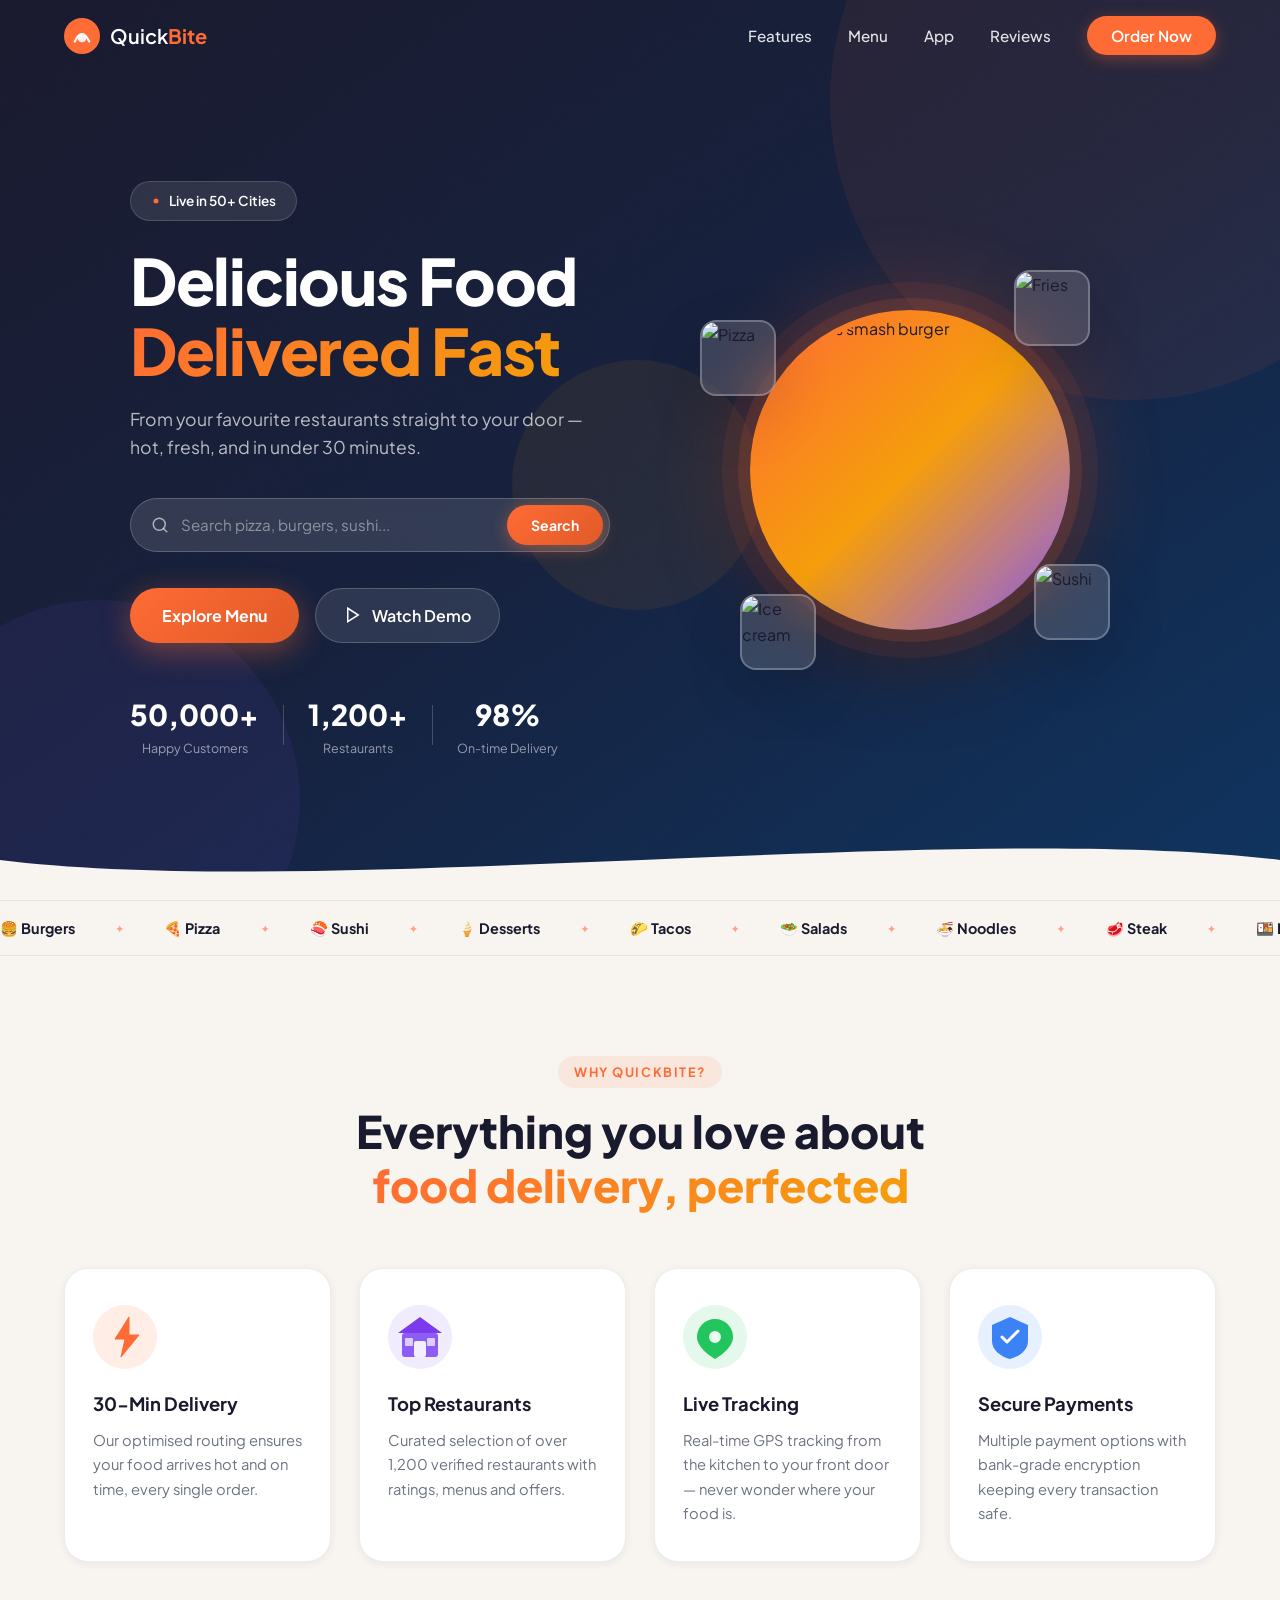
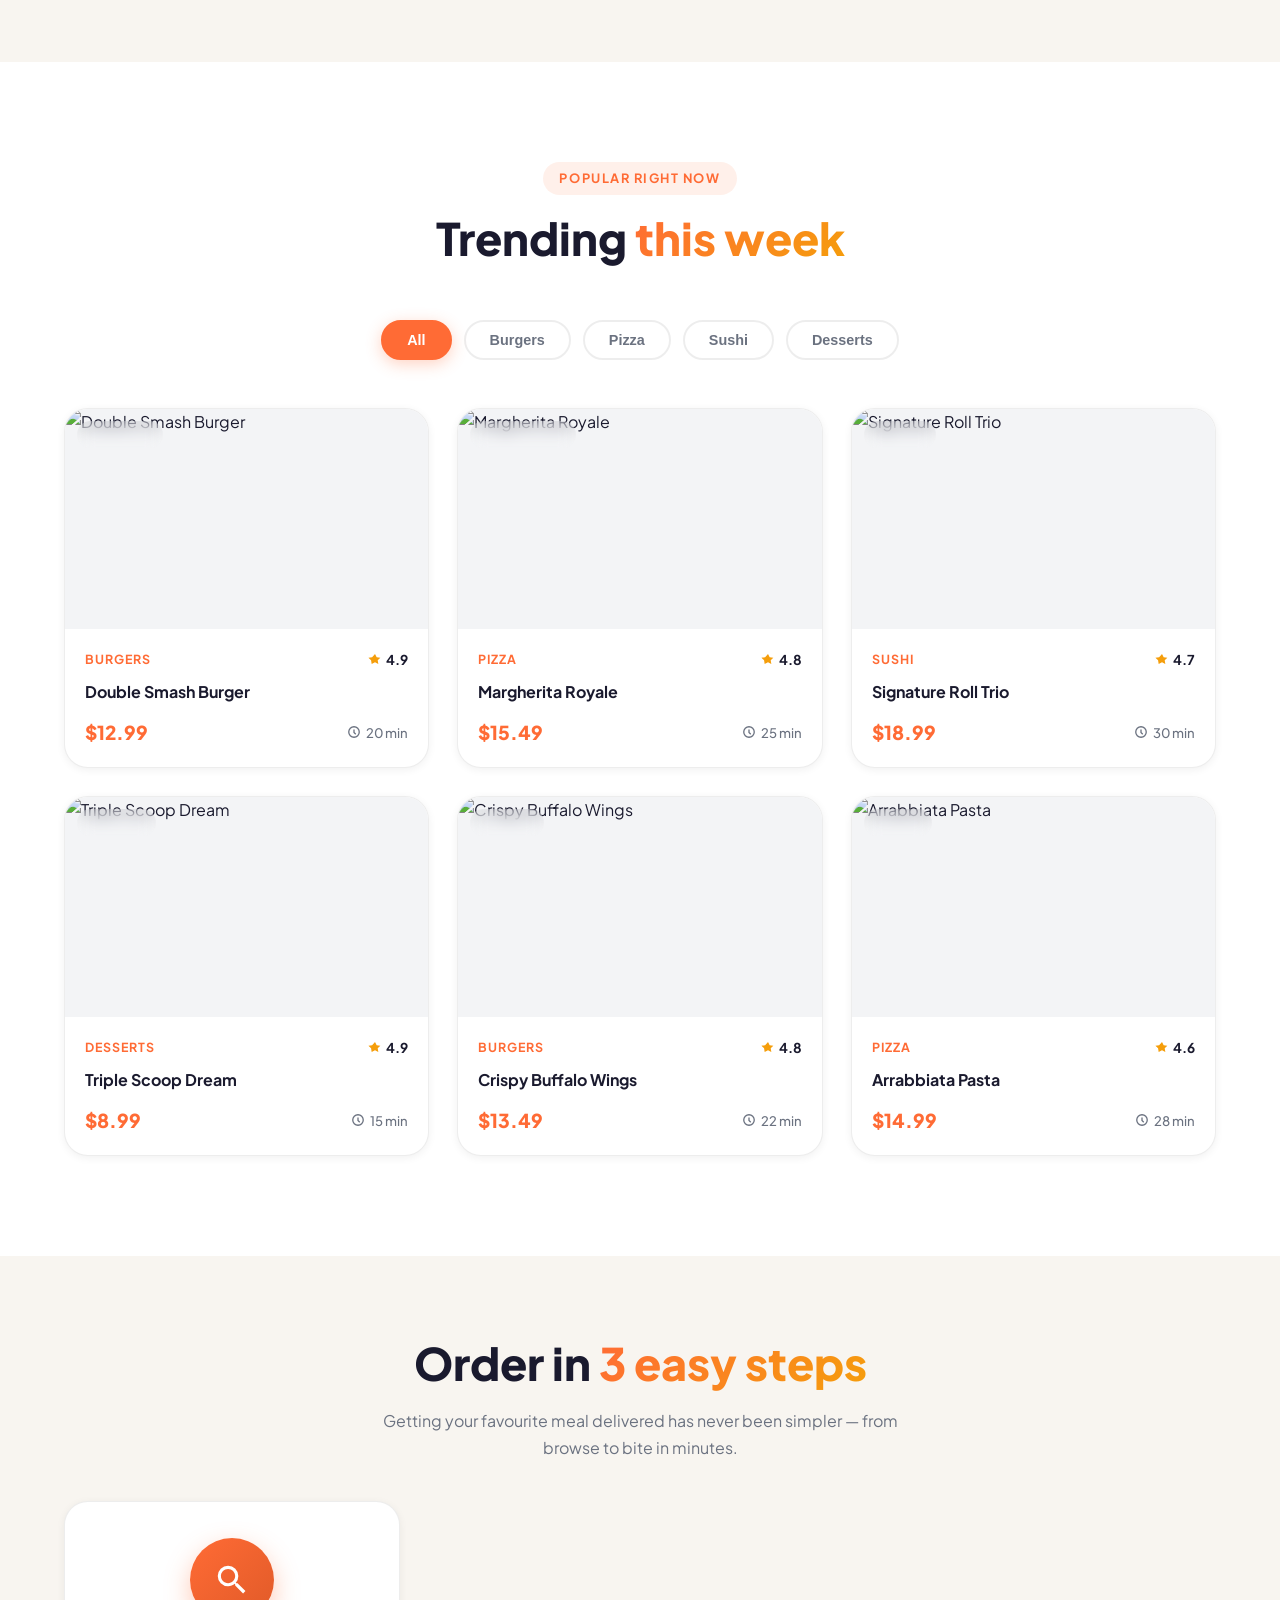
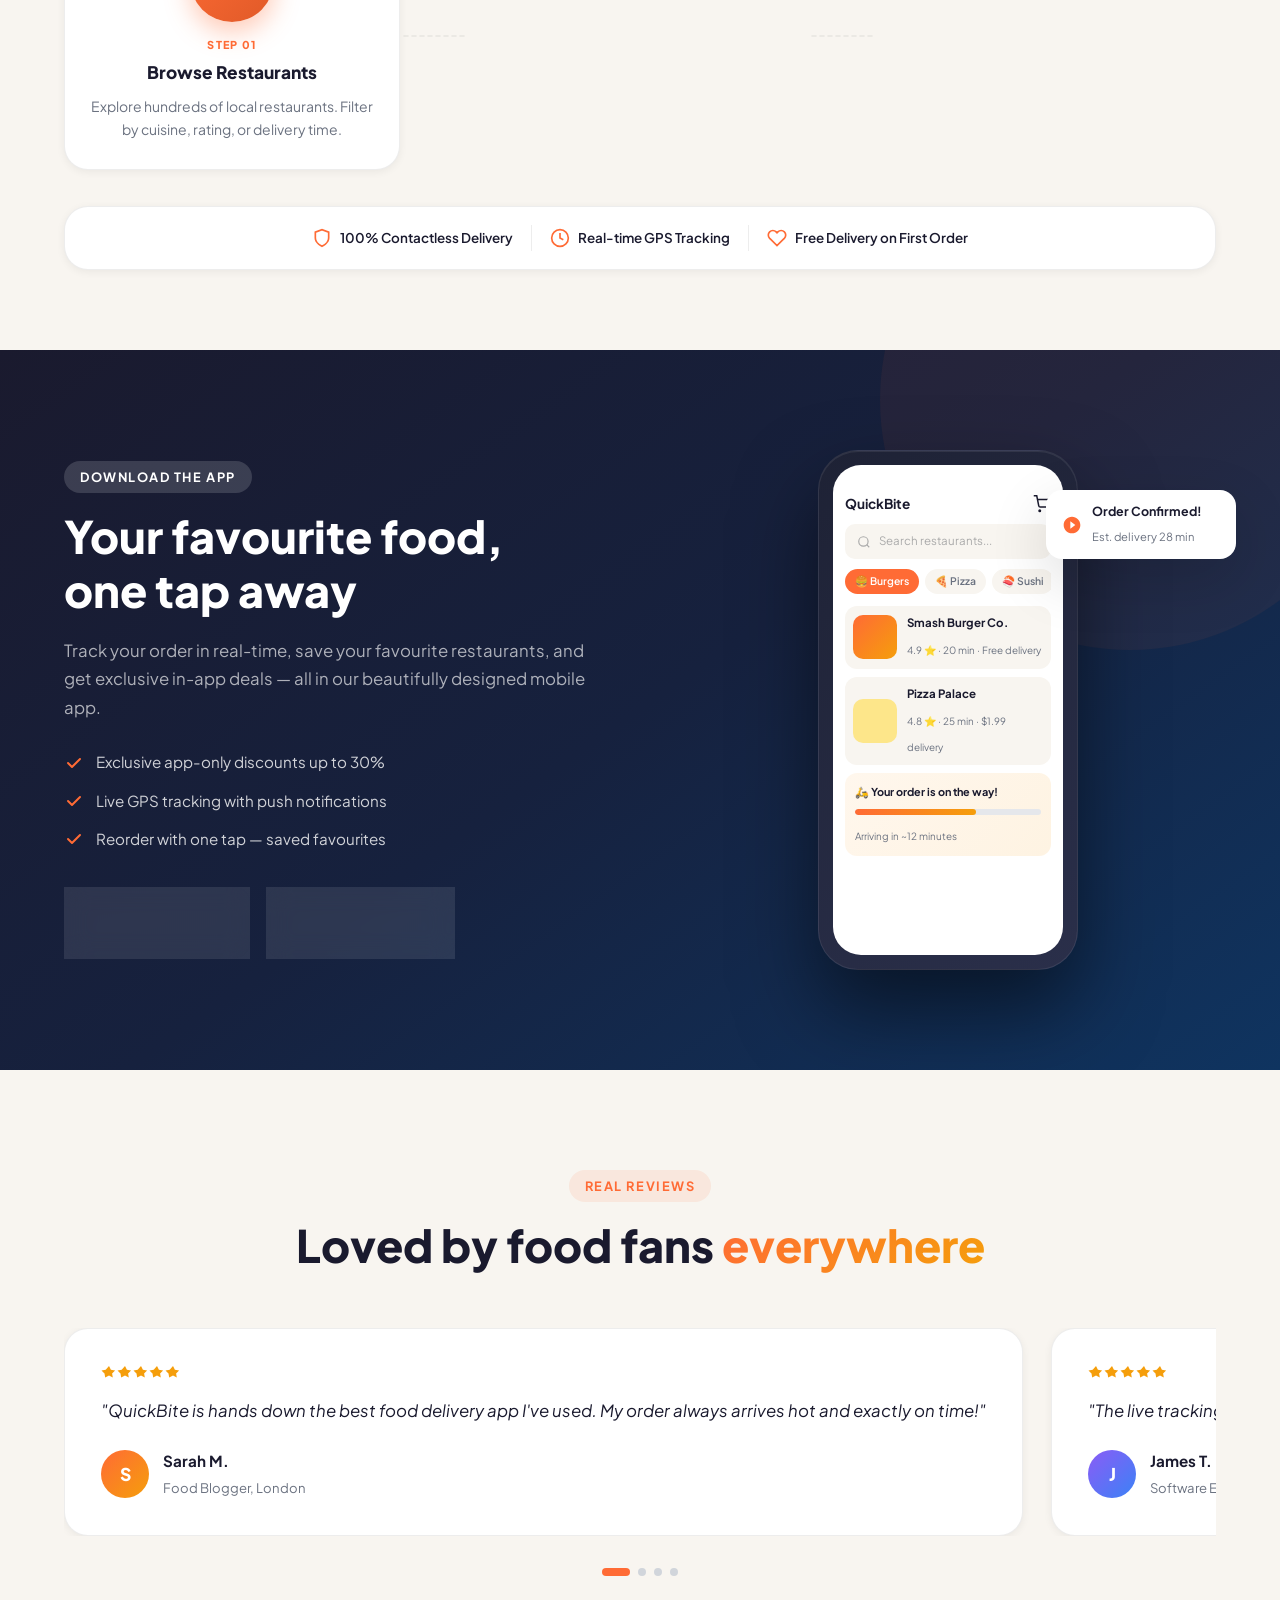
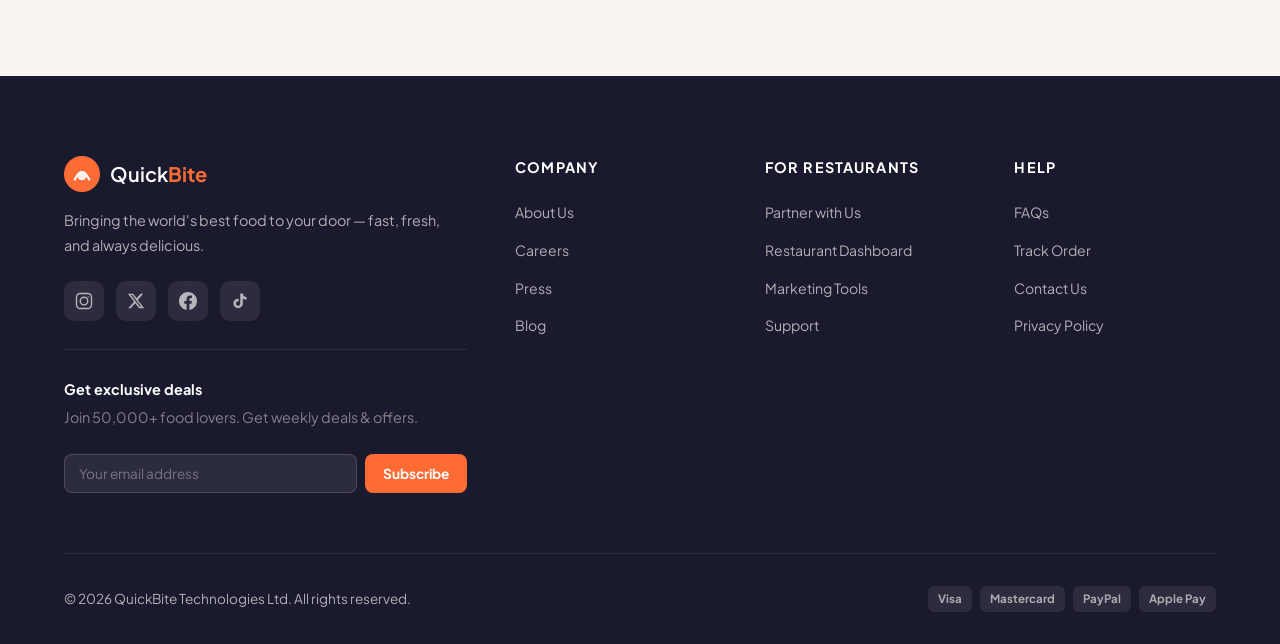
==== food-delivery/index.html @ 84f14aa7 "feat: integrate Three.js and GSAP for hero animations and add a brand ticker component" ====
<!DOCTYPE html>
<html lang="en">
<head>
  <meta charset="UTF-8" />
  <meta name="viewport" content="width=device-width, initial-scale=1.0" />
  <title>QuickBite — Food Delivered Fast</title>
  <link rel="preconnect" href="https://fonts.googleapis.com">
  <link rel="preconnect" href="https://fonts.gstatic.com" crossorigin>
  <link href="https://fonts.googleapis.com/css2?family=Plus+Jakarta+Sans:wght@400;500;600;700;800;900&display=swap" rel="stylesheet">
  <link rel="stylesheet" href="styles.css" />
  <!-- Three.js -->
  <script src="https://cdn.jsdelivr.net/npm/three@0.160.0/build/three.min.js"></script>
  <!-- GSAP + ScrollTrigger -->
  <script src="https://cdnjs.cloudflare.com/ajax/libs/gsap/3.12.2/gsap.min.js"></script>
  <script src="https://cdnjs.cloudflare.com/ajax/libs/gsap/3.12.2/ScrollTrigger.min.js"></script>
</head>
<body>

  <!-- ══════════════════════════════════════
       NAVIGATION
  ══════════════════════════════════════ -->
  <nav class="navbar" id="navbar">
    <div class="nav-container">

      <!-- Logo -->
      <a href="#" class="logo">
        <svg class="logo-icon" viewBox="0 0 40 40" fill="none" xmlns="http://www.w3.org/2000/svg">
          <circle cx="20" cy="20" r="20" fill="url(#logoGrad)"/>
          <path d="M12 26 Q20 10 28 26" stroke="#fff" stroke-width="2.5" stroke-linecap="round" fill="none"/>
          <circle cx="20" cy="22" r="5" fill="#fff" opacity=".9"/>
          <defs>
            <linearGradient id="logoGrad" x1="0" y1="0" x2="40" y2="40">
              <stop offset="0%" stop-color="#ff6b35"/>
              <stop offset="100%" stop-color="#f7c59f"/>
            </linearGradient>
          </defs>
        </svg>
        <span>Quick<strong>Bite</strong></span>
      </a>

      <!-- Desktop menu -->
      <ul class="nav-links" id="navLinks">
        <li><a href="#features">Features</a></li>
        <li><a href="#menu">Menu</a></li>
        <li><a href="#app">App</a></li>
        <li><a href="#testimonials">Reviews</a></li>
        <li><a href="#" class="btn-nav">Order Now</a></li>
      </ul>

      <!-- Hamburger -->
      <button class="hamburger" id="hamburger" aria-label="Toggle menu">
        <span></span><span></span><span></span>
      </button>
    </div>
  </nav>

  <!-- ══════════════════════════════════════
       HERO
  ══════════════════════════════════════ -->
  <section class="hero" id="hero">
    <canvas id="hero-canvas" aria-hidden="true"></canvas>
    <div class="hero-bg-circles">
      <span class="circle c1"></span>
      <span class="circle c2"></span>
      <span class="circle c3"></span>
    </div>

    <div class="hero-content">
      <div class="hero-text">
        <span class="badge">
          <svg viewBox="0 0 16 16" fill="none"><circle cx="8" cy="8" r="4" fill="#ff6b35"/></svg>
          Live in 50+ Cities
        </span>
        <h1>Delicious Food<br/><span class="gradient-text">Delivered Fast</span></h1>
        <p>From your favourite restaurants straight to your door — hot, fresh, and in under 30 minutes.</p>

        <!-- Search Bar -->
        <div class="hero-search" role="search">
          <svg class="search-icon" viewBox="0 0 24 24" fill="none" stroke="currentColor" stroke-width="2" stroke-linecap="round" stroke-linejoin="round">
            <circle cx="11" cy="11" r="8"/><path d="M21 21l-4.35-4.35"/>
          </svg>
          <input type="text" class="search-input" placeholder="Search pizza, burgers, sushi..." aria-label="Search food">
          <button class="search-btn" type="button">Search</button>
        </div>

        <div class="hero-actions">
          <a href="#menu" class="btn-primary">Explore Menu</a>
          <a href="#app" class="btn-outline">
            <svg viewBox="0 0 24 24" fill="none" stroke="currentColor" stroke-width="2">
              <polygon points="5 3 19 12 5 21 5 3"/>
            </svg>
            Watch Demo
          </a>
        </div>
        <div class="hero-stats">
          <div class="stat"><span class="counter" data-target="50000">0</span><span>+</span><small>Happy Customers</small></div>
          <div class="stat-divider"></div>
          <div class="stat"><span class="counter" data-target="1200">0</span><span>+</span><small>Restaurants</small></div>
          <div class="stat-divider"></div>
          <div class="stat"><span class="counter" data-target="98">0</span><span>%</span><small>On-time Delivery</small></div>
        </div>
      </div>

      <!-- Real Food Photo -->
      <div class="hero-visual">
        <div class="plate-wrapper">

          <!-- Main hero food image inside glowing circle -->
          <div class="hero-food-ring">
            <img
              class="hero-food-img"
              src="https://images.unsplash.com/photo-1568901346375-23c9450c58cd?auto=format&fit=crop&w=600&q=80"
              alt="Delicious smash burger"
            />
          </div>

          <!-- Floating food photo chips -->
          <div class="float-item fi-1">
            <img src="https://images.unsplash.com/photo-1573080496219-bb080dd4f877?auto=format&fit=crop&w=120&q=80" alt="Fries" />
          </div>
          <div class="float-item fi-2">
            <img src="https://images.unsplash.com/photo-1565299624946-b28f40a0ae38?auto=format&fit=crop&w=120&q=80" alt="Pizza" />
          </div>
          <div class="float-item fi-3">
            <img src="https://images.unsplash.com/photo-1553621042-f6e147245754?auto=format&fit=crop&w=120&q=80" alt="Sushi" />
          </div>
          <div class="float-item fi-4">
            <img src="https://images.unsplash.com/photo-1497034825429-c343d7c6a68f?auto=format&fit=crop&w=120&q=80" alt="Ice cream" />
          </div>

        </div>
      </div>
    </div>

    <!-- Wave divider -->
    <div class="hero-wave">
      <svg viewBox="0 0 1440 80" preserveAspectRatio="none" xmlns="http://www.w3.org/2000/svg">
        <path d="M0,40 C360,80 1080,0 1440,40 L1440,80 L0,80 Z" fill="#f8f5f0"/>
      </svg>
    </div>
  </section>

  <!-- ══════════════════════════════════════
       BRAND TICKER
  ══════════════════════════════════════ -->
  <div class="brand-ticker" aria-hidden="true">
    <div class="ticker-track">
      <span>🍔 Burgers</span><span class="sep">✦</span>
      <span>🍕 Pizza</span><span class="sep">✦</span>
      <span>🍣 Sushi</span><span class="sep">✦</span>
      <span>🍦 Desserts</span><span class="sep">✦</span>
      <span>🌮 Tacos</span><span class="sep">✦</span>
      <span>🥗 Salads</span><span class="sep">✦</span>
      <span>🍜 Noodles</span><span class="sep">✦</span>
      <span>🥩 Steak</span><span class="sep">✦</span>
      <span>🍱 Bento</span><span class="sep">✦</span>
      <span>🧆 Falafel</span><span class="sep">✦</span>
      <!-- Duplicate for seamless loop -->
      <span>🍔 Burgers</span><span class="sep">✦</span>
      <span>🍕 Pizza</span><span class="sep">✦</span>
      <span>🍣 Sushi</span><span class="sep">✦</span>
      <span>🍦 Desserts</span><span class="sep">✦</span>
      <span>🌮 Tacos</span><span class="sep">✦</span>
      <span>🥗 Salads</span><span class="sep">✦</span>
      <span>🍜 Noodles</span><span class="sep">✦</span>
      <span>🥩 Steak</span><span class="sep">✦</span>
      <span>🍱 Bento</span><span class="sep">✦</span>
      <span>🧆 Falafel</span><span class="sep">✦</span>
    </div>
  </div>

  <!-- ══════════════════════════════════════
       FEATURES
  ══════════════════════════════════════ -->
  <section class="features" id="features">
    <div class="container">
      <div class="section-header">
        <span class="section-tag">Why QuickBite?</span>
        <h2>Everything you love about<br/><span class="gradient-text">food delivery, perfected</span></h2>
      </div>

      <div class="features-grid">

        <div class="feature-card" data-aos>
          <div class="feature-icon-wrap orange">
            <!-- Lightning bolt (fast delivery) -->
            <svg class="feat-svg" viewBox="0 0 64 64" fill="none" xmlns="http://www.w3.org/2000/svg">
              <circle cx="32" cy="32" r="32" fill="rgba(255,107,53,.12)"/>
              <path class="svg-draw" d="M36 12 L22 34 H32 L28 52 L46 30 H36 Z" fill="#ff6b35" stroke="#ff6b35" stroke-width="1" stroke-linejoin="round"/>
            </svg>
          </div>
          <h3>30-Min Delivery</h3>
          <p>Our optimised routing ensures your food arrives hot and on time, every single order.</p>
        </div>

        <div class="feature-card" data-aos>
          <div class="feature-icon-wrap purple">
            <!-- Store / restaurant -->
            <svg class="feat-svg" viewBox="0 0 64 64" fill="none" xmlns="http://www.w3.org/2000/svg">
              <circle cx="32" cy="32" r="32" fill="rgba(139,92,246,.12)"/>
              <rect class="svg-draw" x="14" y="28" width="36" height="24" rx="3" fill="#8b5cf6"/>
              <path class="svg-draw" d="M10 28 L32 12 L54 28" fill="#7c3aed"/>
              <rect x="26" y="36" width="12" height="16" rx="2" fill="#fff" opacity=".9"/>
              <rect x="17" y="33" width="8" height="8" rx="1" fill="#fff" opacity=".7"/>
              <rect x="39" y="33" width="8" height="8" rx="1" fill="#fff" opacity=".7"/>
            </svg>
          </div>
          <h3>Top Restaurants</h3>
          <p>Curated selection of over 1,200 verified restaurants with ratings, menus and offers.</p>
        </div>

        <div class="feature-card" data-aos>
          <div class="feature-icon-wrap green">
            <!-- Map pin (live tracking) -->
            <svg class="feat-svg" viewBox="0 0 64 64" fill="none" xmlns="http://www.w3.org/2000/svg">
              <circle cx="32" cy="32" r="32" fill="rgba(34,197,94,.12)"/>
              <path class="svg-draw" d="M32 14 C22.06 14 14 22.06 14 32 C14 44 32 54 32 54 C32 54 50 44 50 32 C50 22.06 41.94 14 32 14 Z" fill="#22c55e"/>
              <circle cx="32" cy="32" r="7" fill="#fff" opacity=".9"/>
              <circle class="ping" cx="32" cy="32" r="7" fill="none" stroke="#22c55e" stroke-width="2"/>
            </svg>
          </div>
          <h3>Live Tracking</h3>
          <p>Real-time GPS tracking from the kitchen to your front door — never wonder where your food is.</p>
        </div>

        <div class="feature-card" data-aos>
          <div class="feature-icon-wrap blue">
            <!-- Shield (safe payment) -->
            <svg class="feat-svg" viewBox="0 0 64 64" fill="none" xmlns="http://www.w3.org/2000/svg">
              <circle cx="32" cy="32" r="32" fill="rgba(59,130,246,.12)"/>
              <path class="svg-draw" d="M32 12 L50 20 L50 36 C50 44.84 41.6 51.6 32 54 C22.4 51.6 14 44.84 14 36 L14 20 Z" fill="#3b82f6"/>
              <path d="M24 32 L29 37 L40 26" stroke="#fff" stroke-width="3" stroke-linecap="round" stroke-linejoin="round"/>
            </svg>
          </div>
          <h3>Secure Payments</h3>
          <p>Multiple payment options with bank-grade encryption keeping every transaction safe.</p>
        </div>

      </div>
    </div>
  </section>

  <!-- ══════════════════════════════════════
       POPULAR MENU
  ══════════════════════════════════════ -->
  <section class="menu" id="menu">
    <div class="container">
      <div class="section-header">
        <span class="section-tag">Popular Right Now</span>
        <h2>Trending <span class="gradient-text">this week</span></h2>
      </div>

      <!-- Filter tabs -->
      <div class="filter-tabs">
        <button class="tab active" data-filter="all">All</button>
        <button class="tab" data-filter="burgers">Burgers</button>
        <button class="tab" data-filter="pizza">Pizza</button>
        <button class="tab" data-filter="sushi">Sushi</button>
        <button class="tab" data-filter="desserts">Desserts</button>
      </div>

      <div class="menu-grid" id="menuGrid">

        <!-- Card 1 -->
        <div class="menu-card" data-category="burgers">
          <div class="menu-img-wrap">
            <div class="menu-img">
              <img src="https://images.unsplash.com/photo-1568901346375-23c9450c58cd?auto=format&fit=crop&w=600&q=80" alt="Double Smash Burger" />
            </div>
            <span class="badge-popular">🔥 Popular</span>
            <button class="quick-add" aria-label="Add to cart">
              <svg viewBox="0 0 24 24" fill="none" stroke="currentColor" stroke-width="2.5"><line x1="12" y1="5" x2="12" y2="19"/><line x1="5" y1="12" x2="19" y2="12"/></svg>
            </button>
          </div>
          <div class="menu-info">
            <div class="menu-meta">
              <span class="menu-category">Burgers</span>
              <span class="menu-rating">
                <svg viewBox="0 0 16 16" fill="#f59e0b"><path d="M8 1l1.9 3.8 4.2.6-3 3 .7 4.2L8 10.6l-3.8 2-.7-4.2-3-3 4.2-.6z"/></svg>
                4.9
              </span>
            </div>
            <h3>Double Smash Burger</h3>
            <div class="menu-footer">
              <span class="price">$12.99</span>
              <span class="delivery-time">
                <svg viewBox="0 0 16 16" fill="none" stroke="currentColor" stroke-width="1.5"><circle cx="8" cy="8" r="6"/><path d="M8 5v3.5l2 2"/></svg>
                20 min
              </span>
            </div>
          </div>
        </div>

        <!-- Card 2 -->
        <div class="menu-card" data-category="pizza">
          <div class="menu-img-wrap">
            <div class="menu-img">
              <img src="https://images.unsplash.com/photo-1565299624946-b28f40a0ae38?auto=format&fit=crop&w=600&q=80" alt="Margherita Royale" />
            </div>
            <span class="badge-popular">⭐ Chef's Pick</span>
            <button class="quick-add" aria-label="Add to cart">
              <svg viewBox="0 0 24 24" fill="none" stroke="currentColor" stroke-width="2.5"><line x1="12" y1="5" x2="12" y2="19"/><line x1="5" y1="12" x2="19" y2="12"/></svg>
            </button>
          </div>
          <div class="menu-info">
            <div class="menu-meta">
              <span class="menu-category">Pizza</span>
              <span class="menu-rating">
                <svg viewBox="0 0 16 16" fill="#f59e0b"><path d="M8 1l1.9 3.8 4.2.6-3 3 .7 4.2L8 10.6l-3.8 2-.7-4.2-3-3 4.2-.6z"/></svg>
                4.8
              </span>
            </div>
            <h3>Margherita Royale</h3>
            <div class="menu-footer">
              <span class="price">$15.49</span>
              <span class="delivery-time">
                <svg viewBox="0 0 16 16" fill="none" stroke="currentColor" stroke-width="1.5"><circle cx="8" cy="8" r="6"/><path d="M8 5v3.5l2 2"/></svg>
                25 min
              </span>
            </div>
          </div>
        </div>

        <!-- Card 3 -->
        <div class="menu-card" data-category="sushi">
          <div class="menu-img-wrap">
            <div class="menu-img">
              <img src="https://images.unsplash.com/photo-1553621042-f6e147245754?auto=format&fit=crop&w=600&q=80" alt="Signature Roll Trio" />
            </div>
            <span class="badge-popular">🌊 Fresh</span>
            <button class="quick-add" aria-label="Add to cart">
              <svg viewBox="0 0 24 24" fill="none" stroke="currentColor" stroke-width="2.5"><line x1="12" y1="5" x2="12" y2="19"/><line x1="5" y1="12" x2="19" y2="12"/></svg>
            </button>
          </div>
          <div class="menu-info">
            <div class="menu-meta">
              <span class="menu-category">Sushi</span>
              <span class="menu-rating">
                <svg viewBox="0 0 16 16" fill="#f59e0b"><path d="M8 1l1.9 3.8 4.2.6-3 3 .7 4.2L8 10.6l-3.8 2-.7-4.2-3-3 4.2-.6z"/></svg>
                4.7
              </span>
            </div>
            <h3>Signature Roll Trio</h3>
            <div class="menu-footer">
              <span class="price">$18.99</span>
              <span class="delivery-time">
                <svg viewBox="0 0 16 16" fill="none" stroke="currentColor" stroke-width="1.5"><circle cx="8" cy="8" r="6"/><path d="M8 5v3.5l2 2"/></svg>
                30 min
              </span>
            </div>
          </div>
        </div>

        <!-- Card 4 -->
        <div class="menu-card" data-category="desserts">
          <div class="menu-img-wrap">
            <div class="menu-img">
              <img src="https://images.unsplash.com/photo-1497034825429-c343d7c6a68f?auto=format&fit=crop&w=600&q=80" alt="Triple Scoop Dream" />
            </div>
            <span class="badge-popular">🍦 Sweet</span>
            <button class="quick-add" aria-label="Add to cart">
              <svg viewBox="0 0 24 24" fill="none" stroke="currentColor" stroke-width="2.5"><line x1="12" y1="5" x2="12" y2="19"/><line x1="5" y1="12" x2="19" y2="12"/></svg>
            </button>
          </div>
          <div class="menu-info">
            <div class="menu-meta">
              <span class="menu-category">Desserts</span>
              <span class="menu-rating">
                <svg viewBox="0 0 16 16" fill="#f59e0b"><path d="M8 1l1.9 3.8 4.2.6-3 3 .7 4.2L8 10.6l-3.8 2-.7-4.2-3-3 4.2-.6z"/></svg>
                4.9
              </span>
            </div>
            <h3>Triple Scoop Dream</h3>
            <div class="menu-footer">
              <span class="price">$8.99</span>
              <span class="delivery-time">
                <svg viewBox="0 0 16 16" fill="none" stroke="currentColor" stroke-width="1.5"><circle cx="8" cy="8" r="6"/><path d="M8 5v3.5l2 2"/></svg>
                15 min
              </span>
            </div>
          </div>
        </div>

        <!-- Card 5 -->
        <div class="menu-card" data-category="burgers">
          <div class="menu-img-wrap">
            <div class="menu-img">
              <img src="https://images.unsplash.com/photo-1567620832903-9fc6debc209f?auto=format&fit=crop&w=600&q=80" alt="Crispy Buffalo Wings" />
            </div>
            <span class="badge-popular">🔥 Spicy</span>
            <button class="quick-add" aria-label="Add to cart">
              <svg viewBox="0 0 24 24" fill="none" stroke="currentColor" stroke-width="2.5"><line x1="12" y1="5" x2="12" y2="19"/><line x1="5" y1="12" x2="19" y2="12"/></svg>
            </button>
          </div>
          <div class="menu-info">
            <div class="menu-meta">
              <span class="menu-category">Burgers</span>
              <span class="menu-rating">
                <svg viewBox="0 0 16 16" fill="#f59e0b"><path d="M8 1l1.9 3.8 4.2.6-3 3 .7 4.2L8 10.6l-3.8 2-.7-4.2-3-3 4.2-.6z"/></svg>
                4.8
              </span>
            </div>
            <h3>Crispy Buffalo Wings</h3>
            <div class="menu-footer">
              <span class="price">$13.49</span>
              <span class="delivery-time">
                <svg viewBox="0 0 16 16" fill="none" stroke="currentColor" stroke-width="1.5"><circle cx="8" cy="8" r="6"/><path d="M8 5v3.5l2 2"/></svg>
                22 min
              </span>
            </div>
          </div>
        </div>

        <!-- Card 6 -->
        <div class="menu-card" data-category="pizza">
          <div class="menu-img-wrap">
            <div class="menu-img">
              <img src="https://images.unsplash.com/photo-1555949258-eb67b1ef0ceb?auto=format&fit=crop&w=600&q=80" alt="Arrabbiata Pasta" />
            </div>
            <span class="badge-popular">🍝 New</span>
            <button class="quick-add" aria-label="Add to cart">
              <svg viewBox="0 0 24 24" fill="none" stroke="currentColor" stroke-width="2.5"><line x1="12" y1="5" x2="12" y2="19"/><line x1="5" y1="12" x2="19" y2="12"/></svg>
            </button>
          </div>
          <div class="menu-info">
            <div class="menu-meta">
              <span class="menu-category">Pizza</span>
              <span class="menu-rating">
                <svg viewBox="0 0 16 16" fill="#f59e0b"><path d="M8 1l1.9 3.8 4.2.6-3 3 .7 4.2L8 10.6l-3.8 2-.7-4.2-3-3 4.2-.6z"/></svg>
                4.6
              </span>
            </div>
            <h3>Arrabbiata Pasta</h3>
            <div class="menu-footer">
              <span class="price">$14.99</span>
              <span class="delivery-time">
                <svg viewBox="0 0 16 16" fill="none" stroke="currentColor" stroke-width="1.5"><circle cx="8" cy="8" r="6"/><path d="M8 5v3.5l2 2"/></svg>
                28 min
              </span>
            </div>
          </div>
        </div>

      </div><!-- /menu-grid -->
    </div>
  </section>

  <!-- ══════════════════════════════════════
       HOW IT WORKS
  ══════════════════════════════════════ -->
  <section class="how-it-works" id="how">
    <div class="container">
      <div class="section-header how-header">
        <h2>Order in <span class="gradient-text">3 easy steps</span></h2>
        <p class="section-sub">Getting your favourite meal delivered has never been simpler — from browse to bite in minutes.</p>
      </div>

      <div class="steps-grid">

        <!-- ── Step 1 ── -->
        <div class="step-card" data-step="1">
          <div class="step-icon-wrap step-orange">
            <!-- Filled search / browse icon -->
            <svg viewBox="0 0 24 24" fill="white" width="38" height="38" aria-hidden="true">
              <path d="M15.5 14h-.79l-.28-.27A6.471 6.471 0 0016 9.5 6.5 6.5 0 109.5 16c1.61 0 3.09-.59 4.23-1.57l.27.28v.79l5 4.99L20.49 19l-4.99-5zm-6 0C7.01 14 5 11.99 5 9.5S7.01 5 9.5 5 14 7.01 14 9.5 11.99 14 9.5 14z"/>
            </svg>
            <span class="step-ripple"></span>
          </div>
          <span class="step-label">Step 01</span>
          <h3>Browse Restaurants</h3>
          <p>Explore hundreds of local restaurants. Filter by cuisine, rating, or delivery time.</p>
        </div>

        <!-- ── Connector 1 ── -->
        <div class="step-connector" aria-hidden="true">
          <svg class="connector-svg" viewBox="0 0 72 32" fill="none" stroke-linecap="round" stroke-linejoin="round" overflow="visible">
            <path stroke="rgba(0,0,0,0.07)" stroke-width="1.5" stroke-dasharray="4 4" d="M4 16 H68"/>
            <path class="connector-path" stroke-width="1.8" d="M4 16 H68"/>
            <path class="connector-arrow" stroke-width="2.2" d="M58 8 L68 16 L58 24"/>
          </svg>
        </div>

        <!-- ── Step 2 ── -->
        <div class="step-card" data-step="2">
          <div class="step-icon-wrap step-purple">
            <!-- Filled shopping cart icon -->
            <svg viewBox="0 0 24 24" fill="white" width="38" height="38" aria-hidden="true">
              <path d="M7 18c-1.1 0-1.99.9-1.99 2S5.9 22 7 22s2-.9 2-2-.9-2-2-2zM1 2v2h2l3.6 7.59-1.35 2.45c-.16.28-.25.61-.25.96C5 16.1 6.1 17 7 17h11v-2H7.42c-.14 0-.25-.11-.25-.25l.03-.12.9-1.63H18c.75 0 1.41-.41 1.75-1.03l3.58-6.49A1 1 0 0022.46 4H5.21l-.94-2H1zm16 16c-1.1 0-1.99.9-1.99 2s.89 2 1.99 2 2-.9 2-2-.9-2-2-2z"/>
            </svg>
            <span class="step-ripple"></span>
          </div>
          <span class="step-label">Step 02</span>
          <h3>Place Your Order</h3>
          <p>Add items to your cart and confirm with one tap. Secure checkout in under 60 seconds.</p>
        </div>

        <!-- ── Connector 2 ── -->
        <div class="step-connector" aria-hidden="true">
          <svg class="connector-svg" viewBox="0 0 72 32" fill="none" stroke-linecap="round" stroke-linejoin="round" overflow="visible">
            <path stroke="rgba(0,0,0,0.07)" stroke-width="1.5" stroke-dasharray="4 4" d="M4 16 H68"/>
            <path class="connector-path" stroke-width="1.8" d="M4 16 H68"/>
            <path class="connector-arrow" stroke-width="2.2" d="M58 8 L68 16 L58 24"/>
          </svg>
        </div>

        <!-- ── Step 3 ── -->
        <div class="step-card" data-step="3">
          <div class="step-icon-wrap step-green">
            <!-- Filled delivery truck icon -->
            <svg viewBox="0 0 24 24" fill="white" width="38" height="38" aria-hidden="true">
              <path d="M20 8h-3V4H3c-1.1 0-2 .9-2 2v11h2c0 1.66 1.34 3 3 3s3-1.34 3-3h6c0 1.66 1.34 3 3 3s3-1.34 3-3h2v-5l-3-4zm-.5 1.5l1.96 2.5H17V9.5h2.5zM6 18c-.55 0-1-.45-1-1s.45-1 1-1 1 .45 1 1-.45 1-1 1zm2.22-3c-.55-.61-1.33-1-2.22-1s-1.67.39-2.22 1H3V6h12v9H8.22zM18 18c-.55 0-1-.45-1-1s.45-1 1-1 1 .45 1 1-.45 1-1 1z"/>
            </svg>
            <span class="step-ripple"></span>
          </div>
          <span class="step-label">Step 03</span>
          <h3>Fast Delivery</h3>
          <p>Track your rider live on the map. Food arrives hot and fresh in under 30 minutes.</p>
        </div>

      </div><!-- /steps-grid -->

      <!-- Promo strip -->
      <div class="how-promo">
        <div class="how-promo-item">
          <svg viewBox="0 0 24 24" fill="none" stroke="currentColor" stroke-width="2" width="20"><path d="M12 22s8-4 8-10V5l-8-3-8 3v7c0 6 8 10 8 10z"/></svg>
          <span>100% Contactless Delivery</span>
        </div>
        <div class="how-promo-divider"></div>
        <div class="how-promo-item">
          <svg viewBox="0 0 24 24" fill="none" stroke="currentColor" stroke-width="2" width="20"><circle cx="12" cy="12" r="10"/><polyline points="12 6 12 12 16 14"/></svg>
          <span>Real-time GPS Tracking</span>
        </div>
        <div class="how-promo-divider"></div>
        <div class="how-promo-item">
          <svg viewBox="0 0 24 24" fill="none" stroke="currentColor" stroke-width="2" width="20"><path d="M20.84 4.61a5.5 5.5 0 00-7.78 0L12 5.67l-1.06-1.06a5.5 5.5 0 00-7.78 7.78l1.06 1.06L12 21.23l7.78-7.78 1.06-1.06a5.5 5.5 0 000-7.78z"/></svg>
          <span>Free Delivery on First Order</span>
        </div>
      </div>

    </div>
  </section>

  <!-- ══════════════════════════════════════
       APP DOWNLOAD
  ══════════════════════════════════════ -->
  <section class="app-section" id="app">
    <div class="container">
      <div class="app-inner">
        <div class="app-text">
          <span class="section-tag light">Download the App</span>
          <h2>Your favourite food,<br/>one tap away</h2>
          <p>Track your order in real-time, save your favourite restaurants, and get exclusive in-app deals — all in our beautifully designed mobile app.</p>
          <ul class="app-perks">
            <li>
              <svg viewBox="0 0 20 20" fill="#ff6b35"><path d="M16.707 5.293a1 1 0 00-1.414 0L8 12.586 4.707 9.293a1 1 0 00-1.414 1.414l4 4a1 1 0 001.414 0l8-8a1 1 0 000-1.414z"/></svg>
              Exclusive app-only discounts up to 30%
            </li>
            <li>
              <svg viewBox="0 0 20 20" fill="#ff6b35"><path d="M16.707 5.293a1 1 0 00-1.414 0L8 12.586 4.707 9.293a1 1 0 00-1.414 1.414l4 4a1 1 0 001.414 0l8-8a1 1 0 000-1.414z"/></svg>
              Live GPS tracking with push notifications
            </li>
            <li>
              <svg viewBox="0 0 20 20" fill="#ff6b35"><path d="M16.707 5.293a1 1 0 00-1.414 0L8 12.586 4.707 9.293a1 1 0 00-1.414 1.414l4 4a1 1 0 001.414 0l8-8a1 1 0 000-1.414z"/></svg>
              Reorder with one tap — saved favourites
            </li>
          </ul>
          <div class="store-buttons">
            <a href="#" class="store-btn">
              <!-- Apple -->
              <svg viewBox="0 0 24 24" fill="currentColor"><path d="M18.71 19.5c-.83 1.24-1.71 2.45-3.05 2.47-1.34.03-1.77-.79-3.29-.79-1.53 0-2 .77-3.27.82-1.31.05-2.3-1.32-3.14-2.53C4.25 17 2.94 12.45 4.7 9.39c.87-1.52 2.43-2.48 4.12-2.51 1.28-.02 2.5.87 3.29.87.78 0 2.26-1.07 3.8-.91.65.03 2.47.26 3.64 1.98-.09.06-2.17 1.28-2.15 3.81.03 3.02 2.65 4.03 2.68 4.04-.03.07-.42 1.44-1.38 2.83M13 3.5c.73-.83 1.94-1.46 2.94-1.5.13 1.17-.34 2.35-1.04 3.19-.69.85-1.83 1.51-2.95 1.42-.15-1.15.41-2.35 1.05-3.11z"/></svg>
              <div>
                <small>Download on the</small>
                <span>App Store</span>
              </div>
            </a>
            <a href="#" class="store-btn">
              <!-- Google Play -->
              <svg viewBox="0 0 24 24" fill="currentColor"><path d="M3.18 23.76c.3.16.65.2.98.1l.1-.06 11.04-6.37-2.38-2.38-9.74 8.71zM.29 1.64A1.5 1.5 0 000 2.5v19c0 .32.08.62.23.88l.1.1 10.62-10.62L.4 1.54l-.1.1zM21.48 10.2l-2.89-1.67-2.68 2.68 2.68 2.68 2.91-1.68a1.5 1.5 0 000-2.01zM4.16.24L15.2 6.6l-2.38 2.38L3.26.3l.04-.05a1.5 1.5 0 01.86-.01z"/></svg>
              <div>
                <small>Get it on</small>
                <span>Google Play</span>
              </div>
            </a>
          </div>
        </div>

        <!-- Phone mockup -->
        <div class="phone-wrap">
          <div class="phone-mockup">
            <div class="phone-screen">
              <!-- Mini app UI inside phone -->
              <div class="app-ui">
                <div class="app-ui-header">
                  <span>QuickBite</span>
                  <svg viewBox="0 0 24 24" fill="none" stroke="currentColor" stroke-width="2" width="18"><circle cx="9" cy="21" r="1"/><circle cx="20" cy="21" r="1"/><path d="M1 1h4l2.68 13.39a2 2 0 002 1.61h9.72a2 2 0 001.95-1.56L23 6H6"/></svg>
                </div>
                <div class="app-ui-search">
                  <svg viewBox="0 0 24 24" fill="none" stroke="#aaa" stroke-width="2" width="14"><circle cx="11" cy="11" r="8"/><path d="M21 21l-4.35-4.35"/></svg>
                  <span>Search restaurants...</span>
                </div>
                <div class="app-ui-cats">
                  <span class="app-cat active">🍔 Burgers</span>
                  <span class="app-cat">🍕 Pizza</span>
                  <span class="app-cat">🍣 Sushi</span>
                </div>
                <div class="app-ui-card">
                  <div class="app-card-img"></div>
                  <div>
                    <strong>Smash Burger Co.</strong>
                    <small>4.9 ⭐ · 20 min · Free delivery</small>
                  </div>
                </div>
                <div class="app-ui-card">
                  <div class="app-card-img" style="background:#fde68a"></div>
                  <div>
                    <strong>Pizza Palace</strong>
                    <small>4.8 ⭐ · 25 min · $1.99 delivery</small>
                  </div>
                </div>
                <div class="app-tracking">
                  <div class="tracking-header">
                    <span>🛵 Your order is on the way!</span>
                  </div>
                  <div class="tracking-bar">
                    <div class="tracking-progress"></div>
                  </div>
                  <small>Arriving in ~12 minutes</small>
                </div>
              </div>
            </div>
          </div>
          <!-- Floating notification -->
          <div class="phone-notif">
            <svg viewBox="0 0 24 24" fill="#ff6b35" width="20"><path d="M12 2C6.48 2 2 6.48 2 12s4.48 10 10 10 10-4.48 10-10S17.52 2 12 2zm-2 14.5v-9l6 4.5-6 4.5z"/></svg>
            <div>
              <strong>Order Confirmed!</strong>
              <small>Est. delivery 28 min</small>
            </div>
          </div>
        </div>

      </div>
    </div>
  </section>

  <!-- ══════════════════════════════════════
       TESTIMONIALS
  ══════════════════════════════════════ -->
  <section class="testimonials" id="testimonials">
    <div class="container">
      <div class="section-header">
        <span class="section-tag">Real Reviews</span>
        <h2>Loved by food fans <span class="gradient-text">everywhere</span></h2>
      </div>

      <div class="testimonials-track-wrap">
        <div class="testimonials-track" id="testimonialsTrack">

          <div class="testi-card">
            <div class="testi-stars">
              <svg viewBox="0 0 80 16" fill="#f59e0b"><path d="M8 1l1.9 3.8 4.2.6-3 3 .7 4.2L8 10.6l-3.8 2-.7-4.2-3-3 4.2-.6z"/><path d="M24 1l1.9 3.8 4.2.6-3 3 .7 4.2L24 10.6l-3.8 2-.7-4.2-3-3 4.2-.6z"/><path d="M40 1l1.9 3.8 4.2.6-3 3 .7 4.2L40 10.6l-3.8 2-.7-4.2-3-3 4.2-.6z"/><path d="M56 1l1.9 3.8 4.2.6-3 3 .7 4.2L56 10.6l-3.8 2-.7-4.2-3-3 4.2-.6z"/><path d="M72 1l1.9 3.8 4.2.6-3 3 .7 4.2L72 10.6l-3.8 2-.7-4.2-3-3 4.2-.6z"/></svg>
            </div>
            <p>"QuickBite is hands down the best food delivery app I've used. My order always arrives hot and exactly on time!"</p>
            <div class="testi-author">
              <div class="testi-avatar av1">S</div>
              <div>
                <strong>Sarah M.</strong>
                <small>Food Blogger, London</small>
              </div>
            </div>
          </div>

          <div class="testi-card">
            <div class="testi-stars">
              <svg viewBox="0 0 80 16" fill="#f59e0b"><path d="M8 1l1.9 3.8 4.2.6-3 3 .7 4.2L8 10.6l-3.8 2-.7-4.2-3-3 4.2-.6z"/><path d="M24 1l1.9 3.8 4.2.6-3 3 .7 4.2L24 10.6l-3.8 2-.7-4.2-3-3 4.2-.6z"/><path d="M40 1l1.9 3.8 4.2.6-3 3 .7 4.2L40 10.6l-3.8 2-.7-4.2-3-3 4.2-.6z"/><path d="M56 1l1.9 3.8 4.2.6-3 3 .7 4.2L56 10.6l-3.8 2-.7-4.2-3-3 4.2-.6z"/><path d="M72 1l1.9 3.8 4.2.6-3 3 .7 4.2L72 10.6l-3.8 2-.7-4.2-3-3 4.2-.6z"/></svg>
            </div>
            <p>"The live tracking feature is a game changer. I always know exactly when my food is coming. Incredible service!"</p>
            <div class="testi-author">
              <div class="testi-avatar av2">J</div>
              <div>
                <strong>James T.</strong>
                <small>Software Engineer, NYC</small>
              </div>
            </div>
          </div>

          <div class="testi-card">
            <div class="testi-stars">
              <svg viewBox="0 0 80 16" fill="#f59e0b"><path d="M8 1l1.9 3.8 4.2.6-3 3 .7 4.2L8 10.6l-3.8 2-.7-4.2-3-3 4.2-.6z"/><path d="M24 1l1.9 3.8 4.2.6-3 3 .7 4.2L24 10.6l-3.8 2-.7-4.2-3-3 4.2-.6z"/><path d="M40 1l1.9 3.8 4.2.6-3 3 .7 4.2L40 10.6l-3.8 2-.7-4.2-3-3 4.2-.6z"/><path d="M56 1l1.9 3.8 4.2.6-3 3 .7 4.2L56 10.6l-3.8 2-.7-4.2-3-3 4.2-.6z"/><path d="M72 1l1.9 3.8 4.2.6-3 3 .7 4.2L72 10.6l-3.8 2-.7-4.2-3-3 4.2-.6z"/></svg>
            </div>
            <p>"I order lunch every weekday. The restaurant selection is amazing and the app is super easy to use. 10/10!"</p>
            <div class="testi-author">
              <div class="testi-avatar av3">A</div>
              <div>
                <strong>Aisha K.</strong>
                <small>Marketing Director, Dubai</small>
              </div>
            </div>
          </div>

          <div class="testi-card">
            <div class="testi-stars">
              <svg viewBox="0 0 80 16" fill="#f59e0b"><path d="M8 1l1.9 3.8 4.2.6-3 3 .7 4.2L8 10.6l-3.8 2-.7-4.2-3-3 4.2-.6z"/><path d="M24 1l1.9 3.8 4.2.6-3 3 .7 4.2L24 10.6l-3.8 2-.7-4.2-3-3 4.2-.6z"/><path d="M40 1l1.9 3.8 4.2.6-3 3 .7 4.2L40 10.6l-3.8 2-.7-4.2-3-3 4.2-.6z"/><path d="M56 1l1.9 3.8 4.2.6-3 3 .7 4.2L56 10.6l-3.8 2-.7-4.2-3-3 4.2-.6z"/><path d="M72 1l1.9 3.8 4.2.6-3 3 .7 4.2L72 10.6l-3.8 2-.7-4.2-3-3 4.2-.6z"/></svg>
            </div>
            <p>"Fast delivery, great packaging, and the food is always fresh. QuickBite has spoiled me — I can't order anywhere else!"</p>
            <div class="testi-author">
              <div class="testi-avatar av4">R</div>
              <div>
                <strong>Raj P.</strong>
                <small>Chef & Restaurateur, Mumbai</small>
              </div>
            </div>
          </div>

        </div>
      </div>

      <!-- Dots -->
      <div class="testi-dots" id="testiDots">
        <button class="dot active" data-index="0"></button>
        <button class="dot" data-index="1"></button>
        <button class="dot" data-index="2"></button>
        <button class="dot" data-index="3"></button>
      </div>

    </div>
  </section>

  <!-- ══════════════════════════════════════
       FOOTER
  ══════════════════════════════════════ -->
  <footer class="footer">
    <div class="container">
      <div class="footer-top">

        <!-- Brand -->
        <div class="footer-brand">
          <a href="#" class="logo">
            <svg class="logo-icon" viewBox="0 0 40 40" fill="none">
              <circle cx="20" cy="20" r="20" fill="url(#logoGrad2)"/>
              <path d="M12 26 Q20 10 28 26" stroke="#fff" stroke-width="2.5" stroke-linecap="round" fill="none"/>
              <circle cx="20" cy="22" r="5" fill="#fff" opacity=".9"/>
              <defs>
                <linearGradient id="logoGrad2" x1="0" y1="0" x2="40" y2="40">
                  <stop offset="0%" stop-color="#ff6b35"/>
                  <stop offset="100%" stop-color="#f7c59f"/>
                </linearGradient>
              </defs>
            </svg>
            <span>Quick<strong>Bite</strong></span>
          </a>
          <p>Bringing the world's best food to your door — fast, fresh, and always delicious.</p>
          <!-- Social icons -->
          <div class="social-links">
            <a href="#" class="social-icon" aria-label="Instagram">
              <svg viewBox="0 0 24 24" fill="none" stroke="currentColor" stroke-width="1.8">
                <rect x="2" y="2" width="20" height="20" rx="5"/>
                <circle cx="12" cy="12" r="5"/>
                <circle cx="17.5" cy="6.5" r="1" fill="currentColor" stroke="none"/>
              </svg>
            </a>
            <a href="#" class="social-icon" aria-label="Twitter/X">
              <svg viewBox="0 0 24 24" fill="currentColor">
                <path d="M18.244 2.25h3.308l-7.227 8.26 8.502 11.24H16.17l-5.214-6.817L4.99 21.75H1.68l7.73-8.835L1.254 2.25H8.08l4.713 6.231zm-1.161 17.52h1.833L7.084 4.126H5.117z"/>
              </svg>
            </a>
            <a href="#" class="social-icon" aria-label="Facebook">
              <svg viewBox="0 0 24 24" fill="currentColor">
                <path d="M24 12.073C24 5.405 18.627 0 12 0S0 5.405 0 12.073C0 18.1 4.388 23.094 10.125 24v-8.437H7.078v-3.49h3.047V9.41c0-3.025 1.792-4.697 4.533-4.697 1.312 0 2.686.235 2.686.235v2.97h-1.513c-1.491 0-1.956.93-1.956 1.874v2.25h3.328l-.532 3.49h-2.796V24C19.612 23.094 24 18.1 24 12.073z"/>
              </svg>
            </a>
            <a href="#" class="social-icon" aria-label="TikTok">
              <svg viewBox="0 0 24 24" fill="currentColor">
                <path d="M19.59 6.69a4.83 4.83 0 01-3.77-4.25V2h-3.45v13.67a2.89 2.89 0 01-2.88 2.5 2.89 2.89 0 01-2.89-2.89 2.89 2.89 0 012.89-2.89c.28 0 .54.04.79.1V9.01a6.33 6.33 0 00-.79-.05 6.34 6.34 0 00-6.34 6.34 6.34 6.34 0 006.34 6.34 6.34 6.34 0 006.33-6.34V8.69a8.28 8.28 0 004.84 1.54V6.78a4.85 4.85 0 01-1.07-.09z"/>
              </svg>
            </a>
          </div>
          <!-- Newsletter -->
          <div class="newsletter">
            <h5>Get exclusive deals</h5>
            <p class="newsletter-sub">Join 50,000+ food lovers. Get weekly deals & offers.</p>
            <form class="newsletter-form" onsubmit="return handleNewsletter(event)">
              <input type="email" placeholder="Your email address" aria-label="Email for newsletter" required>
              <button type="submit">Subscribe</button>
            </form>
          </div>
        </div>

        <!-- Links -->
        <div class="footer-links-group">
          <h4>Company</h4>
          <ul>
            <li><a href="#">About Us</a></li>
            <li><a href="#">Careers</a></li>
            <li><a href="#">Press</a></li>
            <li><a href="#">Blog</a></li>
          </ul>
        </div>
        <div class="footer-links-group">
          <h4>For Restaurants</h4>
          <ul>
            <li><a href="#">Partner with Us</a></li>
            <li><a href="#">Restaurant Dashboard</a></li>
            <li><a href="#">Marketing Tools</a></li>
            <li><a href="#">Support</a></li>
          </ul>
        </div>
        <div class="footer-links-group">
          <h4>Help</h4>
          <ul>
            <li><a href="#">FAQs</a></li>
            <li><a href="#">Track Order</a></li>
            <li><a href="#">Contact Us</a></li>
            <li><a href="#">Privacy Policy</a></li>
          </ul>
        </div>

      </div>

      <div class="footer-bottom">
        <p>&copy; 2026 QuickBite Technologies Ltd. All rights reserved.</p>
        <div class="payment-icons">
          <span>Visa</span>
          <span>Mastercard</span>
          <span>PayPal</span>
          <span>Apple Pay</span>
        </div>
      </div>
    </div>
  </footer>

  <!-- Cart toast -->
  <div class="cart-toast" id="cartToast">
    <svg viewBox="0 0 24 24" fill="none" stroke="currentColor" stroke-width="2" width="18"><path d="M22 11.08V12a10 10 0 11-5.93-9.14"/><polyline points="22 4 12 14.01 9 11.01"/></svg>
    Added to cart!
  </div>

  <script src="script.js"></script>
</body>
</html>
---- food-delivery/styles.css ----
/* ═══════════════════════════════════════════
   QUICKBITE — FOOD DELIVERY LANDING PAGE
   styles.css
═══════════════════════════════════════════ */

/* ── 0. Premium Font ──────────────────────── */
/* Plus Jakarta Sans loaded via Google Fonts in HTML */

/* ── 1. CSS Custom Properties ─────────────── */
:root {
  --orange:       #ff6b35;
  --orange-light: #ff8c5a;
  --orange-dark:  #e05a28;
  --yellow:       #f59e0b;
  --purple:       #8b5cf6;
  --green:        #22c55e;
  --blue:         #3b82f6;
  --dark:         #1a1a2e;
  --dark-2:       #16213e;
  --grey:         #6b7280;
  --light-bg:     #f8f5f0;
  --white:        #ffffff;
  --card-bg:      #ffffff;
  --border:       rgba(0,0,0,.07);

  --shadow-sm:  0 2px 8px rgba(0,0,0,.06);
  --shadow-md:  0 8px 30px rgba(0,0,0,.1);
  --shadow-lg:  0 20px 60px rgba(0,0,0,.14);
  --shadow-xl:  0 32px 80px rgba(0,0,0,.18);

  --radius-sm:  8px;
  --radius-md:  16px;
  --radius-lg:  24px;
  --radius-xl:  32px;

  --transition: 0.3s cubic-bezier(0.4, 0, 0.2, 1);
  --font:       'Plus Jakarta Sans', 'Segoe UI', system-ui, -apple-system, sans-serif;
}

/* ── 2. Reset & Base ──────────────────────── */
*, *::before, *::after { box-sizing: border-box; margin: 0; padding: 0; }

html { scroll-behavior: smooth; font-size: 16px; }

body {
  font-family: var(--font);
  background: var(--white);
  color: var(--dark);
  overflow-x: hidden;
  line-height: 1.6;
}

img, svg { display: block; max-width: 100%; }

a { text-decoration: none; color: inherit; }

ul { list-style: none; }

/* ── 3. Utility ───────────────────────────── */
.container {
  width: 100%;
  max-width: 1200px;
  margin: 0 auto;
  padding: 0 24px;
}

.gradient-text {
  background: linear-gradient(135deg, var(--orange), var(--yellow));
  -webkit-background-clip: text;
  -webkit-text-fill-color: transparent;
  background-clip: text;
}

.section-tag {
  display: inline-block;
  font-size: 0.8rem;
  font-weight: 700;
  letter-spacing: .12em;
  text-transform: uppercase;
  color: var(--orange);
  background: rgba(255,107,53,.1);
  border-radius: 100px;
  padding: 6px 16px;
  margin-bottom: 16px;
}

.section-tag.light { background: rgba(255,255,255,.15); color: var(--white); }

.section-header {
  text-align: center;
  margin-bottom: 56px;
}

.section-header h2 {
  font-size: clamp(1.8rem, 3.5vw, 2.8rem);
  font-weight: 800;
  line-height: 1.2;
}

/* ── 4. Navigation ────────────────────────── */
.navbar {
  position: fixed;
  top: 0; left: 0; right: 0;
  z-index: 1000;
  padding: 18px 0;
  transition: background var(--transition), padding var(--transition), box-shadow var(--transition);
}

.navbar.scrolled {
  background: rgba(255,255,255,.92);
  backdrop-filter: blur(20px);
  -webkit-backdrop-filter: blur(20px);
  padding: 12px 0;
  box-shadow: var(--shadow-sm);
}

.nav-container {
  max-width: 1200px;
  margin: 0 auto;
  padding: 0 24px;
  display: flex;
  align-items: center;
  justify-content: space-between;
  gap: 32px;
}

/* Logo — white at top, dark once scrolled */
.logo {
  display: flex;
  align-items: center;
  gap: 10px;
  font-size: 1.25rem;
  font-weight: 600;
  color: #fff;
  transition: color var(--transition);
}
.logo strong { color: var(--orange); }
.logo-icon { width: 36px; height: 36px; flex-shrink: 0; }
.navbar.scrolled .logo { color: var(--dark); }

/* Nav links — white at top, dark once scrolled */
.nav-links {
  display: flex;
  align-items: center;
  gap: 36px;
}
.nav-links a {
  font-size: 0.95rem;
  font-weight: 500;
  color: rgba(255,255,255,.88);
  transition: color var(--transition);
  position: relative;
}
.navbar.scrolled .nav-links a { color: var(--dark); }
.nav-links a::after {
  content: '';
  position: absolute;
  bottom: -4px; left: 0;
  width: 0; height: 2px;
  background: var(--orange);
  border-radius: 2px;
  transition: width var(--transition);
}
.nav-links a:hover { color: var(--orange); }
.nav-links a:hover::after { width: 100%; }

.btn-nav {
  background: var(--orange) !important;
  color: var(--white) !important;
  padding: 10px 24px;
  border-radius: 100px;
  font-weight: 600 !important;
  box-shadow: 0 4px 16px rgba(255,107,53,.35);
  transition: transform var(--transition), box-shadow var(--transition) !important;
}
.btn-nav::after { display: none !important; }
.btn-nav:hover {
  transform: translateY(-2px);
  box-shadow: 0 8px 24px rgba(255,107,53,.45) !important;
  color: var(--white) !important;
}

/* Hamburger */
.hamburger {
  display: none;
  flex-direction: column;
  gap: 5px;
  background: none;
  border: none;
  cursor: pointer;
  padding: 4px;
}
.hamburger span {
  display: block;
  width: 24px; height: 2px;
  background: var(--white);
  border-radius: 2px;
  transition: var(--transition);
}
.navbar.scrolled .hamburger span { background: var(--dark); }
.hamburger.open span:nth-child(1) { transform: translateY(7px) rotate(45deg); background: var(--dark); }
.hamburger.open span:nth-child(2) { opacity: 0; }
.hamburger.open span:nth-child(3) { transform: translateY(-7px) rotate(-45deg); background: var(--dark); }

/* ── 5. Hero ──────────────────────────────── */
.hero {
  min-height: 100vh;
  background: linear-gradient(145deg, #1a1a2e 0%, #16213e 50%, #0f3460 100%);
  display: flex;
  align-items: center;
  position: relative;
  overflow: hidden;
  padding-top: 80px;
}

/* Background floating circles */
.hero-bg-circles { position: absolute; inset: 0; pointer-events: none; }
.circle {
  position: absolute;
  border-radius: 50%;
  opacity: .07;
}
.c1 {
  width: 600px; height: 600px;
  background: var(--orange);
  top: -200px; right: -150px;
  animation: floatCircle 10s ease-in-out infinite;
}
.c2 {
  width: 400px; height: 400px;
  background: var(--purple);
  bottom: -100px; left: -100px;
  animation: floatCircle 13s ease-in-out infinite reverse;
}
.c3 {
  width: 250px; height: 250px;
  background: var(--yellow);
  top: 40%; left: 40%;
  animation: floatCircle 8s ease-in-out infinite 2s;
}

@keyframes floatCircle {
  0%, 100% { transform: translateY(0) scale(1); }
  50%       { transform: translateY(-30px) scale(1.05); }
}

/* Hero content layout */
.hero-content {
  position: relative;
  z-index: 2;
  max-width: 1200px;
  margin: 0 auto;
  padding: 60px 24px 100px;
  display: grid;
  grid-template-columns: 1fr 1fr;
  align-items: center;
  gap: 60px;
}

/* Badge */
.badge {
  display: inline-flex;
  align-items: center;
  gap: 8px;
  background: rgba(255,255,255,.1);
  backdrop-filter: blur(10px);
  border: 1px solid rgba(255,255,255,.15);
  color: #fff;
  border-radius: 100px;
  padding: 8px 20px;
  font-size: 0.85rem;
  font-weight: 600;
  margin-bottom: 24px;
  /* Animated by GSAP */
}
.badge svg { width: 10px; height: 10px; animation: ping 1.5s ease-in-out infinite; }

@keyframes ping {
  0%, 100% { transform: scale(1); opacity: 1; }
  50%       { transform: scale(1.6); opacity: .5; }
}

.hero-text { color: #fff; }

.hero-text h1 {
  font-size: clamp(2.4rem, 5vw, 4rem);
  font-weight: 900;
  line-height: 1.1;
  letter-spacing: -.02em;
  margin-bottom: 20px;
  /* Animated by GSAP */
}

.hero-text p {
  font-size: 1.1rem;
  color: rgba(255,255,255,.7);
  max-width: 480px;
  margin-bottom: 36px;
  /* Animated by GSAP */
}

/* CTA Buttons */
.hero-actions {
  display: flex;
  gap: 16px;
  flex-wrap: wrap;
  margin-bottom: 48px;
  /* Animated by GSAP */
}

.btn-primary {
  display: inline-flex;
  align-items: center;
  gap: 8px;
  background: linear-gradient(135deg, var(--orange), var(--orange-dark));
  color: #fff;
  padding: 14px 32px;
  border-radius: 100px;
  font-weight: 700;
  font-size: 1rem;
  box-shadow: 0 8px 30px rgba(255,107,53,.4);
  transition: transform var(--transition), box-shadow var(--transition);
}
.btn-primary:hover {
  transform: translateY(-3px);
  box-shadow: 0 14px 40px rgba(255,107,53,.55);
}

.btn-outline {
  display: inline-flex;
  align-items: center;
  gap: 10px;
  background: rgba(255,255,255,.1);
  backdrop-filter: blur(10px);
  border: 1px solid rgba(255,255,255,.2);
  color: #fff;
  padding: 14px 28px;
  border-radius: 100px;
  font-weight: 600;
  transition: background var(--transition), transform var(--transition);
}
.btn-outline svg { width: 18px; height: 18px; }
.btn-outline:hover { background: rgba(255,255,255,.18); transform: translateY(-2px); }

/* Stats */
.hero-stats {
  display: flex;
  align-items: center;
  gap: 24px;
  /* Animated by GSAP */
}
.stat { text-align: center; }
.stat span { font-size: 1.8rem; font-weight: 800; color: #fff; }
.stat small { display: block; font-size: 0.78rem; color: rgba(255,255,255,.55); margin-top: 2px; }
.stat-divider { width: 1px; height: 40px; background: rgba(255,255,255,.2); }

/* Hero visual — food photo + floating chips */
.hero-visual {
  display: flex;
  justify-content: center;
  align-items: center;
  /* Animated by GSAP */
}

.plate-wrapper {
  position: relative;
  width: 380px;
  height: 380px;
}

/* Glowing circular frame for the hero food photo */
.hero-food-ring {
  position: absolute;
  top: 50%; left: 50%;
  transform: translate(-50%, -50%);
  width: 320px;
  height: 320px;
  border-radius: 50%;
  padding: 6px;
  background: linear-gradient(135deg, var(--orange), var(--yellow), var(--purple));
  box-shadow:
    0 0 0 12px rgba(255,107,53,.1),
    0 0 0 24px rgba(255,107,53,.05),
    0 30px 80px rgba(0,0,0,.5);
  animation: floatPlate 5s ease-in-out infinite;
}

.hero-food-img {
  width: 100%;
  height: 100%;
  border-radius: 50%;
  object-fit: cover;
  display: block;
}

@keyframes floatPlate {
  0%, 100% { transform: translate(-50%, -50%) translateY(0) rotate(0deg); }
  33%       { transform: translate(-50%, -50%) translateY(-14px) rotate(1deg); }
  66%       { transform: translate(-50%, -50%) translateY(-7px) rotate(-1deg); }
}

/* Floating food photo chips */
.float-item {
  position: absolute;
  width: 76px;
  height: 76px;
  background: rgba(255,255,255,.15);
  backdrop-filter: blur(16px);
  -webkit-backdrop-filter: blur(16px);
  border: 2px solid rgba(255,255,255,.25);
  border-radius: var(--radius-md);
  overflow: hidden;
  box-shadow: var(--shadow-lg);
  transition: transform var(--transition);
}
.float-item:hover { transform: scale(1.14) !important; }
.float-item img {
  width: 100%;
  height: 100%;
  object-fit: cover;
  display: block;
}

.fi-1 { top: -10px; right: 10px;  animation: float1 4s ease-in-out infinite; }
.fi-2 { top: 40px;  left: -20px;  animation: float2 5s ease-in-out infinite .5s; }
.fi-3 { bottom: 20px; right: -10px; animation: float3 4.5s ease-in-out infinite 1s; }
.fi-4 { bottom: -10px; left: 20px; animation: float1 6s ease-in-out infinite 1.5s; }

@keyframes float1 {
  0%,100% { transform: translateY(0) rotate(0deg); }
  50%     { transform: translateY(-14px) rotate(5deg); }
}
@keyframes float2 {
  0%,100% { transform: translateY(0) rotate(0deg); }
  50%     { transform: translateY(-10px) rotate(-6deg); }
}
@keyframes float3 {
  0%,100% { transform: translateY(0) rotate(0deg); }
  50%     { transform: translateY(-12px) rotate(4deg); }
}

/* Wave divider */
.hero-wave {
  position: absolute;
  bottom: 0; left: 0; right: 0;
  line-height: 0;
}
.hero-wave svg { width: 100%; height: 80px; }

/* Keyframe animations */
@keyframes fadeInUp {
  from { opacity: 0; transform: translateY(30px); }
  to   { opacity: 1; transform: translateY(0); }
}
@keyframes fadeInDown {
  from { opacity: 0; transform: translateY(-20px); }
  to   { opacity: 1; transform: translateY(0); }
}
@keyframes fadeInRight {
  from { opacity: 0; transform: translateX(40px); }
  to   { opacity: 1; transform: translateX(0); }
}

/* ── 6. Features ──────────────────────────── */
.features {
  background: var(--light-bg);
  padding: 100px 0;
}

.features-grid {
  display: grid;
  grid-template-columns: repeat(auto-fit, minmax(240px, 1fr));
  gap: 28px;
}

.feature-card {
  background: var(--white);
  border-radius: var(--radius-lg);
  padding: 36px 28px;
  box-shadow: var(--shadow-sm);
  border: 1px solid var(--border);
  transition: transform var(--transition), box-shadow var(--transition);
  /* Scroll-reveal handled by GSAP ScrollTrigger */
}
.feature-card:hover {
  transform: translateY(-8px);
  box-shadow: var(--shadow-lg);
}

.feature-icon-wrap {
  width: 64px; height: 64px;
  border-radius: var(--radius-md);
  margin-bottom: 20px;
}
.feature-icon-wrap .feat-svg { width: 64px; height: 64px; }

.feature-card h3 {
  font-size: 1.15rem;
  font-weight: 700;
  margin-bottom: 10px;
}
.feature-card p {
  font-size: 0.92rem;
  color: var(--grey);
  line-height: 1.65;
}

/* Ping animation for tracking icon */
.ping {
  animation: pingAnim 2s ease-in-out infinite;
}
@keyframes pingAnim {
  0%   { transform: scale(1); opacity: .7; }
  100% { transform: scale(2.5); opacity: 0; }
}

/* SVG draw-on animation */
.svg-draw {
  stroke-dasharray: 300;
  stroke-dashoffset: 300;
  animation: drawSvg 1.5s ease forwards .5s;
}
@keyframes drawSvg {
  to { stroke-dashoffset: 0; }
}

/* ── 7. Menu ──────────────────────────────── */
.menu {
  padding: 100px 0;
  background: var(--white);
}

/* Filter tabs */
.filter-tabs {
  display: flex;
  justify-content: center;
  gap: 12px;
  flex-wrap: wrap;
  margin-bottom: 48px;
}

.tab {
  padding: 10px 24px;
  border-radius: 100px;
  border: 2px solid var(--border);
  background: none;
  font-size: 0.9rem;
  font-weight: 600;
  color: var(--grey);
  cursor: pointer;
  transition: all var(--transition);
}
.tab:hover { border-color: var(--orange); color: var(--orange); }
.tab.active {
  background: var(--orange);
  border-color: var(--orange);
  color: #fff;
  box-shadow: 0 4px 16px rgba(255,107,53,.3);
}

/* Menu grid */
.menu-grid {
  display: grid;
  grid-template-columns: repeat(auto-fill, minmax(300px, 1fr));
  gap: 28px;
}

.menu-card {
  background: var(--card-bg);
  border-radius: var(--radius-lg);
  border: 1px solid var(--border);
  overflow: hidden;
  box-shadow: var(--shadow-sm);
  transition: transform var(--transition), box-shadow var(--transition), opacity .4s ease;
}
.menu-card:hover {
  transform: translateY(-6px);
  box-shadow: var(--shadow-lg);
}
.menu-card.hidden { display: none; }

/* Food image area */
.menu-img-wrap {
  position: relative;
  overflow: hidden;
}

.menu-img {
  height: 220px;
  overflow: hidden;
  background: #f3f4f6;
  transition: transform .4s ease;
  position: relative;
}
.menu-card:hover .menu-img { transform: scale(1.04); }

/* Real photo fills the card */
.menu-img img {
  width: 100%;
  height: 100%;
  object-fit: cover;
  display: block;
  transition: transform .5s ease;
}
.menu-card:hover .menu-img img { transform: scale(1.06); }

/* Badges on cards */
.badge-popular {
  position: absolute;
  top: 12px; left: 12px;
  background: rgba(255,255,255,.92);
  backdrop-filter: blur(8px);
  border-radius: 100px;
  padding: 4px 12px;
  font-size: 0.75rem;
  font-weight: 700;
  box-shadow: var(--shadow-sm);
}

/* Quick add button */
.quick-add {
  position: absolute;
  bottom: 12px; right: 12px;
  width: 38px; height: 38px;
  background: var(--orange);
  border: none;
  border-radius: 50%;
  cursor: pointer;
  display: flex;
  align-items: center;
  justify-content: center;
  box-shadow: 0 4px 14px rgba(255,107,53,.45);
  transition: transform var(--transition), box-shadow var(--transition), opacity var(--transition);
  opacity: 0;
  transform: scale(0.7);
}
.menu-card:hover .quick-add {
  opacity: 1;
  transform: scale(1);
}
.quick-add:hover { transform: scale(1.12) !important; }
.quick-add svg { width: 18px; height: 18px; stroke: #fff; }

/* Card info */
.menu-info { padding: 20px; }

.menu-meta {
  display: flex;
  justify-content: space-between;
  align-items: center;
  margin-bottom: 8px;
}
.menu-category {
  font-size: 0.78rem;
  font-weight: 700;
  text-transform: uppercase;
  letter-spacing: .08em;
  color: var(--orange);
}
.menu-rating {
  display: flex;
  align-items: center;
  gap: 4px;
  font-size: 0.85rem;
  font-weight: 700;
}
.menu-rating svg { width: 14px; height: 14px; }

.menu-info h3 {
  font-size: 1rem;
  font-weight: 700;
  margin-bottom: 12px;
}

.menu-footer {
  display: flex;
  justify-content: space-between;
  align-items: center;
}
.price {
  font-size: 1.2rem;
  font-weight: 800;
  color: var(--orange);
}
.delivery-time {
  display: flex;
  align-items: center;
  gap: 5px;
  font-size: 0.82rem;
  color: var(--grey);
  font-weight: 500;
}
.delivery-time svg { width: 14px; height: 14px; }

/* ── 8. App Section ───────────────────────── */
.app-section {
  background: linear-gradient(145deg, #1a1a2e 0%, #16213e 50%, #0f3460 100%);
  padding: 100px 0;
  position: relative;
  overflow: hidden;
}
.app-section::before {
  content: '';
  position: absolute;
  width: 500px; height: 500px;
  background: var(--orange);
  border-radius: 50%;
  opacity: .06;
  top: -200px; right: -100px;
  pointer-events: none;
}

.app-inner {
  display: grid;
  grid-template-columns: 1fr 1fr;
  align-items: center;
  gap: 80px;
}

.app-text { color: #fff; }

.app-text h2 {
  font-size: clamp(1.8rem, 3.5vw, 2.8rem);
  font-weight: 800;
  line-height: 1.2;
  margin-bottom: 20px;
}

.app-text p {
  color: rgba(255,255,255,.65);
  font-size: 1.05rem;
  line-height: 1.7;
  margin-bottom: 28px;
}

.app-perks { display: flex; flex-direction: column; gap: 14px; margin-bottom: 36px; }
.app-perks li {
  display: flex;
  align-items: center;
  gap: 12px;
  font-size: 0.95rem;
  color: rgba(255,255,255,.8);
}
.app-perks svg { width: 20px; height: 20px; flex-shrink: 0; }

/* Store buttons */
.store-buttons { display: flex; gap: 16px; flex-wrap: wrap; }

.store-btn {
  display: flex;
  align-items: center;
  gap: 12px;
  background: rgba(255,255,255,.1);
  backdrop-filter: blur(12px);
  border: 1px solid rgba(255,255,255,.18);
  color: #fff;
  padding: 12px 24px;
  border-radius: var(--radius-md);
  transition: background var(--transition), transform var(--transition);
}
.store-btn:hover { background: rgba(255,255,255,.18); transform: translateY(-3px); }
.store-btn svg { width: 28px; height: 28px; flex-shrink: 0; }
.store-btn small { display: block; font-size: 0.72rem; opacity: .65; }
.store-btn span { display: block; font-size: 1.05rem; font-weight: 700; }

/* Phone mockup */
.phone-wrap { position: relative; display: flex; justify-content: center; }

.phone-mockup {
  width: 260px;
  height: 520px;
  background: linear-gradient(145deg, #1e2235, #2a2f4a);
  border-radius: 40px;
  padding: 14px;
  box-shadow: 0 40px 80px rgba(0,0,0,.5), inset 0 1px 0 rgba(255,255,255,.08);
  border: 1px solid rgba(255,255,255,.08);
  position: relative;
  animation: phoneBob 4s ease-in-out infinite;
}
.phone-mockup::before {
  content: '';
  position: absolute;
  top: 14px; left: 50%; transform: translateX(-50%);
  width: 80px; height: 6px;
  background: rgba(255,255,255,.15);
  border-radius: 10px;
}

@keyframes phoneBob {
  0%,100% { transform: translateY(0); }
  50%      { transform: translateY(-12px); }
}

.phone-screen {
  width: 100%;
  height: 100%;
  background: var(--white);
  border-radius: 28px;
  overflow: hidden;
  padding-top: 28px;
}

/* Mini app UI */
.app-ui { padding: 0 12px 12px; height: 100%; overflow: hidden; }

.app-ui-header {
  display: flex;
  justify-content: space-between;
  align-items: center;
  font-size: 0.85rem;
  font-weight: 700;
  color: var(--dark);
  margin-bottom: 10px;
}

.app-ui-search {
  display: flex;
  align-items: center;
  gap: 8px;
  background: var(--light-bg);
  border-radius: 10px;
  padding: 8px 12px;
  font-size: 0.72rem;
  color: #aaa;
  margin-bottom: 10px;
}

.app-ui-cats {
  display: flex;
  gap: 6px;
  margin-bottom: 12px;
  overflow: hidden;
}
.app-cat {
  font-size: 0.65rem;
  font-weight: 600;
  padding: 4px 10px;
  border-radius: 100px;
  background: var(--light-bg);
  white-space: nowrap;
  color: var(--grey);
}
.app-cat.active { background: var(--orange); color: #fff; }

.app-ui-card {
  display: flex;
  align-items: center;
  gap: 10px;
  background: var(--light-bg);
  border-radius: 12px;
  padding: 8px;
  margin-bottom: 8px;
}
.app-card-img {
  width: 44px; height: 44px;
  background: linear-gradient(135deg, #ff6b35, #f59e0b);
  border-radius: 10px;
  flex-shrink: 0;
}
.app-ui-card strong { display: block; font-size: 0.72rem; font-weight: 700; margin-bottom: 3px; }
.app-ui-card small { font-size: 0.62rem; color: var(--grey); }

.app-tracking {
  background: linear-gradient(135deg, #fff7ed, #fef3e2);
  border-radius: 12px;
  padding: 10px;
  margin-top: 4px;
}
.tracking-header { font-size: 0.68rem; font-weight: 700; margin-bottom: 8px; color: var(--dark); }
.tracking-bar {
  background: #e5e7eb;
  border-radius: 100px;
  height: 6px;
  margin-bottom: 6px;
  overflow: hidden;
}
.tracking-progress {
  height: 100%;
  width: 65%;
  background: linear-gradient(90deg, var(--orange), var(--yellow));
  border-radius: 100px;
  animation: trackPulse 2s ease-in-out infinite;
}
@keyframes trackPulse {
  0%,100% { width: 60%; }
  50%      { width: 70%; }
}
.app-tracking small { font-size: 0.62rem; color: var(--grey); }

/* Floating notification */
.phone-notif {
  position: absolute;
  top: 40px; right: -20px;
  background: var(--white);
  border-radius: var(--radius-md);
  padding: 12px 16px;
  display: flex;
  align-items: center;
  gap: 10px;
  box-shadow: var(--shadow-lg);
  width: 190px;
  animation: notifSlide 4s ease-in-out infinite 1s;
}
.phone-notif strong { display: block; font-size: 0.78rem; font-weight: 700; color: var(--dark); }
.phone-notif small { font-size: 0.7rem; color: var(--grey); }

@keyframes notifSlide {
  0%,100% { transform: translateX(0); }
  50%      { transform: translateX(-8px); }
}

/* ── 9. Testimonials ──────────────────────── */
.testimonials {
  padding: 100px 0;
  background: var(--light-bg);
  overflow: hidden;
}

.testimonials-track-wrap { overflow: hidden; }

.testimonials-track {
  display: flex;
  gap: 28px;
  transition: transform .5s cubic-bezier(0.4, 0, 0.2, 1);
}

.testi-card {
  min-width: calc(50% - 14px);
  background: var(--white);
  border-radius: var(--radius-lg);
  padding: 36px;
  box-shadow: var(--shadow-sm);
  border: 1px solid var(--border);
  flex-shrink: 0;
}

.testi-stars { margin-bottom: 16px; }
.testi-stars svg { width: 80px; height: 16px; }

.testi-card p {
  font-size: 1.05rem;
  line-height: 1.7;
  color: var(--dark);
  margin-bottom: 24px;
  font-style: italic;
}

.testi-author { display: flex; align-items: center; gap: 14px; }

.testi-avatar {
  width: 48px; height: 48px;
  border-radius: 50%;
  display: flex;
  align-items: center;
  justify-content: center;
  font-weight: 800;
  font-size: 1.1rem;
  color: #fff;
  flex-shrink: 0;
}
.av1 { background: linear-gradient(135deg, #ff6b35, #f59e0b); }
.av2 { background: linear-gradient(135deg, #8b5cf6, #3b82f6); }
.av3 { background: linear-gradient(135deg, #22c55e, #10b981); }
.av4 { background: linear-gradient(135deg, #f43f5e, #e11d48); }

.testi-author strong { display: block; font-size: 0.95rem; font-weight: 700; }
.testi-author small { font-size: 0.82rem; color: var(--grey); }

/* Dots */
.testi-dots {
  display: flex;
  justify-content: center;
  gap: 8px;
  margin-top: 32px;
}
.dot {
  width: 8px; height: 8px;
  border-radius: 100px;
  background: #d1d5db;
  border: none;
  cursor: pointer;
  transition: all var(--transition);
}
.dot.active {
  width: 28px;
  background: var(--orange);
}

/* ── 10. Footer ───────────────────────────── */
.footer {
  background: var(--dark);
  color: rgba(255,255,255,.65);
  padding: 80px 0 32px;
}

.footer-top {
  display: grid;
  grid-template-columns: 2fr 1fr 1fr 1fr;
  gap: 48px;
  margin-bottom: 60px;
}

.footer-brand .logo { color: #fff; margin-bottom: 16px; }
.footer-brand p { font-size: 0.9rem; line-height: 1.7; margin-bottom: 24px; }

/* Social icons */
.social-links { display: flex; gap: 12px; }
.social-icon {
  width: 40px; height: 40px;
  border-radius: 10px;
  background: rgba(255,255,255,.08);
  display: flex;
  align-items: center;
  justify-content: center;
  color: rgba(255,255,255,.65);
  transition: background var(--transition), color var(--transition), transform var(--transition);
}
.social-icon:hover {
  background: var(--orange);
  color: #fff;
  transform: translateY(-3px);
}
.social-icon svg { width: 18px; height: 18px; }

.footer-links-group h4 {
  color: #fff;
  font-size: 0.9rem;
  font-weight: 700;
  margin-bottom: 20px;
  text-transform: uppercase;
  letter-spacing: .08em;
}
.footer-links-group ul { display: flex; flex-direction: column; gap: 12px; }
.footer-links-group a {
  font-size: 0.88rem;
  transition: color var(--transition);
}
.footer-links-group a:hover { color: var(--orange); }

/* Footer bottom */
.footer-bottom {
  border-top: 1px solid rgba(255,255,255,.08);
  padding-top: 32px;
  display: flex;
  justify-content: space-between;
  align-items: center;
  flex-wrap: wrap;
  gap: 16px;
}
.footer-bottom p { font-size: 0.85rem; }

.payment-icons { display: flex; gap: 8px; }
.payment-icons span {
  font-size: 0.72rem;
  font-weight: 700;
  padding: 4px 10px;
  background: rgba(255,255,255,.08);
  border-radius: 6px;
  color: rgba(255,255,255,.6);
}

/* ── 11. Cart Toast ───────────────────────── */
.cart-toast {
  position: fixed;
  bottom: 28px; right: 28px;
  background: var(--dark);
  color: #fff;
  padding: 14px 22px;
  border-radius: var(--radius-md);
  font-size: 0.9rem;
  font-weight: 600;
  display: flex;
  align-items: center;
  gap: 10px;
  box-shadow: var(--shadow-xl);
  transform: translateY(100px);
  opacity: 0;
  transition: transform .4s cubic-bezier(0.34, 1.56, 0.64, 1), opacity .4s ease;
  z-index: 2000;
}
.cart-toast.show {
  transform: translateY(0);
  opacity: 1;
}

/* ── 12. Hero Search Bar ─────────────────── */
.hero-search {
  display: flex;
  align-items: center;
  background: rgba(255, 255, 255, .12);
  backdrop-filter: blur(20px);
  -webkit-backdrop-filter: blur(20px);
  border: 1px solid rgba(255, 255, 255, .2);
  border-radius: 100px;
  padding: 6px 6px 6px 20px;
  gap: 12px;
  max-width: 500px;
  margin-bottom: 36px;
  /* Animated by GSAP */
  transition: border-color var(--transition), box-shadow var(--transition);
}
.hero-search:focus-within {
  border-color: rgba(255, 107, 53, .6);
  box-shadow: 0 0 0 4px rgba(255, 107, 53, .15);
}
.search-icon {
  width: 18px; height: 18px;
  stroke: rgba(255, 255, 255, .6);
  flex-shrink: 0;
}
.search-input {
  flex: 1;
  background: none;
  border: none;
  outline: none;
  color: #fff;
  font-size: 0.95rem;
  font-family: var(--font);
  min-width: 0;
}
.search-input::placeholder { color: rgba(255, 255, 255, .45); }
.search-btn {
  background: linear-gradient(135deg, var(--orange), var(--orange-dark));
  color: #fff;
  border: none;
  border-radius: 100px;
  padding: 11px 24px;
  font-size: 0.88rem;
  font-weight: 700;
  font-family: var(--font);
  cursor: pointer;
  white-space: nowrap;
  transition: transform var(--transition), box-shadow var(--transition);
  box-shadow: 0 4px 16px rgba(255, 107, 53, .4);
  flex-shrink: 0;
}
.search-btn:hover {
  transform: scale(1.04);
  box-shadow: 0 6px 20px rgba(255, 107, 53, .55);
}

/* ── 13. Section sub-heading ─────────────── */
.section-sub {
  font-size: 1rem;
  color: var(--grey);
  max-width: 560px;
  margin: 18px auto 0;
  line-height: 1.65;
}

/* ── 14. How It Works ────────────────────── */
.how-it-works {
  padding: 80px 0;
  background: var(--light-bg);
  overflow: hidden;
}

/* Tighter header for this section only */
.how-header { margin-bottom: 40px; }

.steps-grid {
  display: grid;
  grid-template-columns: 1fr 72px 1fr 72px 1fr;
  align-items: center;
  gap: 0;
  margin-bottom: 36px;
}

/* ─ Step card ─ */
.step-card {
  background: var(--white);
  border-radius: var(--radius-lg);
  padding: 36px 22px 28px;
  border: 1px solid var(--border);
  box-shadow: var(--shadow-sm);
  text-align: center;
  position: relative;
  overflow: hidden;
  opacity: 0;
  transform: translateY(28px);
  transition: box-shadow var(--transition);
}
.step-card.step-visible {
  opacity: 1;
  transform: translateY(0);
  transition: opacity 0.5s ease,
              transform 0.5s cubic-bezier(0.34, 1.15, 0.64, 1),
              box-shadow var(--transition);
}
.step-card:hover {
  transform: translateY(-8px) !important;
  box-shadow: var(--shadow-lg);
  transition: transform 0.2s ease, box-shadow 0.2s ease !important;
}

/* ─ Icon circle ─ */
.step-icon-wrap {
  width: 84px; height: 84px;
  border-radius: 50%;
  display: flex;
  align-items: center;
  justify-content: center;
  margin: 0 auto 14px;
  position: relative;
  z-index: 1;
  /* bounce-in on entrance */
  transform: scale(0.65);
  opacity: 0;
  transition: transform 0.5s cubic-bezier(0.34, 1.56, 0.64, 1) 0.2s,
              opacity 0.35s ease 0.2s;
}
.step-card.step-visible .step-icon-wrap {
  transform: scale(1);
  opacity: 1;
}

/* Colour variants */
.step-orange { background: linear-gradient(135deg, var(--orange), var(--orange-dark)); box-shadow: 0 10px 26px rgba(255,107,53,.36); color: var(--orange); }
.step-purple { background: linear-gradient(135deg, #8b5cf6, #6d28d9);                 box-shadow: 0 10px 26px rgba(139,92,246,.36); color: #8b5cf6; }
.step-green  { background: linear-gradient(135deg, #22c55e, #16a34a);                 box-shadow: 0 10px 26px rgba(34,197,94,.36);  color: #22c55e; }

/* Ripple ring */
.step-ripple {
  position: absolute;
  inset: -10px;
  border-radius: 50%;
  border: 2px solid currentColor;
  opacity: 0;
  transform: scale(0.85);
  pointer-events: none;
}
.step-card.step-visible .step-ripple {
  animation: stepRipple 2.5s cubic-bezier(0, 0.55, 0.45, 1) 0.8s infinite;
}
@keyframes stepRipple {
  0%   { transform: scale(0.85); opacity: 0.6; }
  100% { transform: scale(1.7);  opacity: 0;   }
}

/* Plain text step label — no badge */
.step-label {
  display: block;
  font-size: 0.68rem;
  font-weight: 800;
  letter-spacing: .12em;
  text-transform: uppercase;
  color: var(--orange);
  margin-bottom: 6px;
}

.step-card h3 { font-size: 1.08rem; font-weight: 800; margin-bottom: 8px; color: var(--dark); }
.step-card p  { font-size: 0.875rem; color: var(--grey); line-height: 1.65; }

/* ─ Connector — stroke draw animation ─ */
.step-connector {
  display: flex;
  align-items: center;
  justify-content: center;
  flex-shrink: 0;
}
.connector-svg { width: 72px; height: 32px; display: block; overflow: visible; }

.connector-path {
  stroke: var(--orange);
  opacity: 0.45;
  stroke-dasharray: 300;   /* JS sets exact getTotalLength() value */
  stroke-dashoffset: 300;
  transition: stroke-dashoffset 0.55s cubic-bezier(0.4, 0, 0.2, 1);
}
.connector-arrow {
  stroke: var(--orange);
  opacity: 0.45;
  stroke-dasharray: 100;
  stroke-dashoffset: 100;
  transition: stroke-dashoffset 0.32s ease 0.42s;
}
.step-connector.connector-visible .connector-path  { stroke-dashoffset: 0; }
.step-connector.connector-visible .connector-arrow { stroke-dashoffset: 0; }

/* ─ Promo strip ─ */
.how-promo {
  display: flex;
  align-items: center;
  justify-content: center;
  background: var(--white);
  border: 1px solid var(--border);
  border-radius: var(--radius-lg);
  padding: 14px 24px;
  box-shadow: var(--shadow-sm);
  flex-wrap: wrap;
}
.how-promo-item {
  display: flex;
  align-items: center;
  gap: 8px;
  font-size: 0.84rem;
  font-weight: 600;
  color: var(--dark);
  padding: 6px 18px;
}
.how-promo-item svg { color: var(--orange); flex-shrink: 0; }
.how-promo-divider {
  width: 1px;
  height: 26px;
  background: var(--border);
}

/* ── 15. Newsletter ───────────────────────── */
.newsletter {
  margin-top: 28px;
  padding-top: 28px;
  border-top: 1px solid rgba(255,255,255,.08);
}
.newsletter h5 {
  font-size: 0.9rem;
  font-weight: 700;
  color: #fff;
  margin-bottom: 4px;
}
.newsletter-sub {
  font-size: 0.8rem;
  color: rgba(255,255,255,.45);
  margin-bottom: 14px;
}
.newsletter-form {
  display: flex;
  gap: 8px;
  flex-wrap: wrap;
}
.newsletter-form input {
  flex: 1;
  min-width: 160px;
  background: rgba(255,255,255,.08);
  border: 1px solid rgba(255,255,255,.15);
  border-radius: var(--radius-sm);
  padding: 10px 14px;
  font-size: 0.85rem;
  font-family: var(--font);
  color: #fff;
  outline: none;
  transition: border-color var(--transition);
}
.newsletter-form input::placeholder { color: rgba(255,255,255,.35); }
.newsletter-form input:focus { border-color: var(--orange); }
.newsletter-form button {
  background: var(--orange);
  color: #fff;
  border: none;
  border-radius: var(--radius-sm);
  padding: 10px 18px;
  font-size: 0.85rem;
  font-weight: 700;
  font-family: var(--font);
  cursor: pointer;
  white-space: nowrap;
  transition: background var(--transition), transform var(--transition);
}
.newsletter-form button:hover {
  background: var(--orange-dark);
  transform: translateY(-1px);
}

/* ── 16. Three.js Hero Canvas ────────────── */
#hero-canvas {
  position: absolute;
  inset: 0;
  width: 100%;
  height: 100%;
  z-index: 1;
  pointer-events: none;
}

/* hero-bg-circles remain at z-index auto (behind canvas) */
.hero-content { position: relative; z-index: 2; }

/* ── 17. Brand Ticker ─────────────────────── */
.brand-ticker {
  background: var(--light-bg);
  border-top: 1px solid var(--border);
  border-bottom: 1px solid var(--border);
  overflow: hidden;
  padding: 14px 0;
  white-space: nowrap;
  user-select: none;
}

.ticker-track {
  display: inline-flex;
  gap: 40px;
  align-items: center;
  font-size: 0.9rem;
  font-weight: 700;
  color: var(--dark);
  will-change: transform;
}

.ticker-track span { flex-shrink: 0; }
.ticker-track .sep {
  color: var(--orange);
  font-size: 0.7rem;
  opacity: 0.6;
}

/* ── 18. Premium Glow & Micro-upgrades ────── */

/* Glowing border on hover for primary button */
.btn-primary {
  position: relative;
  overflow: hidden;
}
.btn-primary::before {
  content: '';
  position: absolute;
  inset: -2px;
  background: linear-gradient(135deg, var(--orange), var(--yellow), var(--orange));
  border-radius: inherit;
  z-index: -1;
  opacity: 0;
  transition: opacity var(--transition);
}
.btn-primary:hover::before { opacity: 1; }

/* Feature card gradient border on hover */
.feature-card {
  position: relative;
}
.feature-card::before {
  content: '';
  position: absolute;
  inset: 0;
  border-radius: var(--radius-lg);
  padding: 1px;
  background: linear-gradient(135deg, var(--orange), var(--purple), var(--yellow));
  -webkit-mask: linear-gradient(#fff 0 0) content-box, linear-gradient(#fff 0 0);
  -webkit-mask-composite: xor;
  mask-composite: exclude;
  opacity: 0;
  transition: opacity var(--transition);
  pointer-events: none;
}
.feature-card:hover::before { opacity: 1; }

/* Menu card image overlay shimmer */
.menu-img::after {
  content: '';
  position: absolute;
  inset: 0;
  background: linear-gradient(
    135deg,
    transparent 30%,
    rgba(255,255,255,.08) 50%,
    transparent 70%
  );
  background-size: 200% 200%;
  opacity: 0;
  transition: opacity 0.3s ease;
}
.menu-card:hover .menu-img::after {
  opacity: 1;
  animation: shimmer 1.2s ease;
}
@keyframes shimmer {
  0%   { background-position: -200% -200%; }
  100% { background-position: 200% 200%; }
}

/* Hero noise texture overlay */
.hero::after {
  content: '';
  position: absolute;
  inset: 0;
  z-index: 1;
  pointer-events: none;
  background-image: url("data:image/svg+xml,%3Csvg viewBox='0 0 256 256' xmlns='http://www.w3.org/2000/svg'%3E%3Cfilter id='n'%3E%3CfeTurbulence type='fractalNoise' baseFrequency='0.9' numOctaves='4' stitchTiles='stitch'/%3E%3C/filter%3E%3Crect width='100%25' height='100%25' filter='url(%23n)' opacity='0.04'/%3E%3C/svg%3E");
  background-size: 200px 200px;
  opacity: 0.35;
  mix-blend-mode: overlay;
}

/* Pulsing glow on the hero food ring */
.hero-food-ring {
  box-shadow:
    0 0 0 12px rgba(255,107,53,.12),
    0 0 0 28px rgba(255,107,53,.07),
    0 0 80px 20px rgba(255,107,53,.2),
    0 30px 80px rgba(0,0,0,.5);
}

/* Testimonials card hover lift */
.testi-card {
  transition: transform var(--transition), box-shadow var(--transition);
}
.testi-card:hover {
  transform: translateY(-6px);
  box-shadow: var(--shadow-lg);
}

/* Step card GSAP-managed (keep vanilla JS step animations untouched) */

/* ── 19. Responsive ───────────────────────── */
@media (max-width: 900px) {
  #hero-canvas { display: none; }
}
@media (max-width: 1024px) {
  .hero-content { grid-template-columns: 1fr; text-align: center; }
  .hero-text p { margin-left: auto; margin-right: auto; }
  .hero-search { margin-left: auto; margin-right: auto; }
  .hero-actions { justify-content: center; }
  .hero-stats { justify-content: center; }
  .hero-visual { margin: 0 auto; }

  /* How It Works — stack to single column on tablet */
  .steps-grid {
    grid-template-columns: 1fr;
    max-width: 440px;
    margin-left: auto;
    margin-right: auto;
    gap: 12px;
  }
  .step-connector {
    transform: rotate(90deg);
    margin: 2px auto;
    height: 32px;
  }
  .connector-svg { width: 72px; }
  .how-promo { flex-direction: column; align-items: flex-start; padding: 16px 20px; }
  .how-promo-divider { width: 100%; height: 1px; margin: 2px 0; }
  .how-promo-item { padding: 6px 0; }

  .app-inner { grid-template-columns: 1fr; text-align: center; }
  .store-buttons { justify-content: center; }
  .app-perks { align-items: flex-start; max-width: 400px; margin: 0 auto 36px; }
  .phone-wrap { margin-top: 40px; }
  .phone-notif { right: 0; }

  .footer-top { grid-template-columns: 1fr 1fr; }
  .footer-brand { grid-column: 1 / -1; }
}

@media (max-width: 768px) {
  .hero-search { max-width: 100%; }
  .search-btn { padding: 11px 16px; font-size: 0.82rem; }

  .nav-links {
    position: fixed;
    inset: 0;
    flex-direction: column;
    justify-content: center;
    background: rgba(255,255,255,.97);
    backdrop-filter: blur(20px);
    transform: translateX(100%);
    transition: transform var(--transition);
    z-index: 999;
    gap: 32px;
    font-size: 1.2rem;
  }
  .nav-links a,
  .navbar.scrolled .nav-links a { color: var(--dark); }
  .nav-links.open { transform: translateX(0); }
  .hamburger { display: flex; z-index: 1001; }

  .hero-content { padding: 40px 24px 80px; gap: 40px; }
  .plate-wrapper { width: 300px; height: 300px; }
  .hero-food-ring { width: 260px; height: 260px; }

  .menu-grid { grid-template-columns: 1fr; }

  .testi-card { min-width: 100%; }

  .footer-top { grid-template-columns: 1fr 1fr; gap: 32px; }
  .footer-brand { grid-column: 1 / -1; }
}

@media (max-width: 480px) {
  .hero-text h1 { font-size: 2rem; }
  .hero-stats { flex-wrap: wrap; justify-content: center; gap: 16px; }
  .stat-divider { display: none; }
  .features-grid { grid-template-columns: 1fr; }
  .footer-top { grid-template-columns: 1fr; }
  .footer-bottom { flex-direction: column; text-align: center; }
  .phone-mockup { width: 220px; height: 440px; }
}
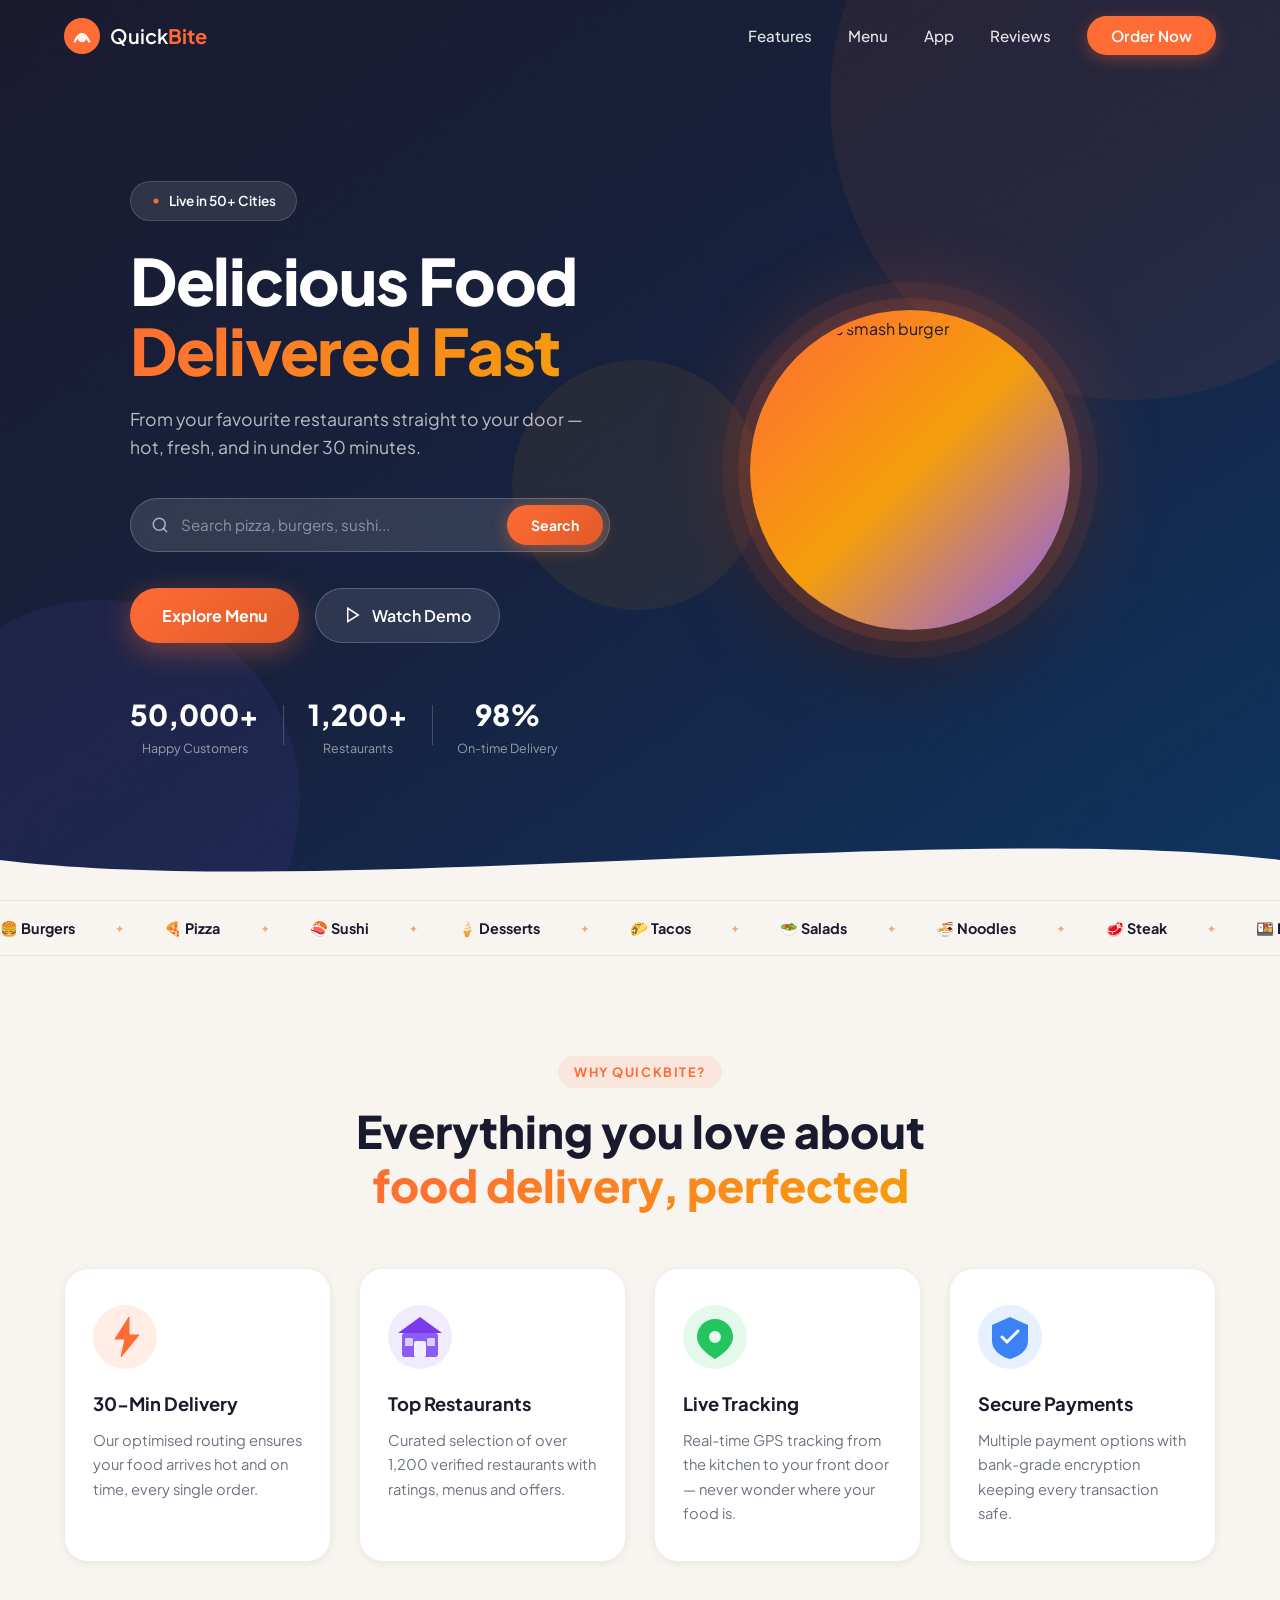
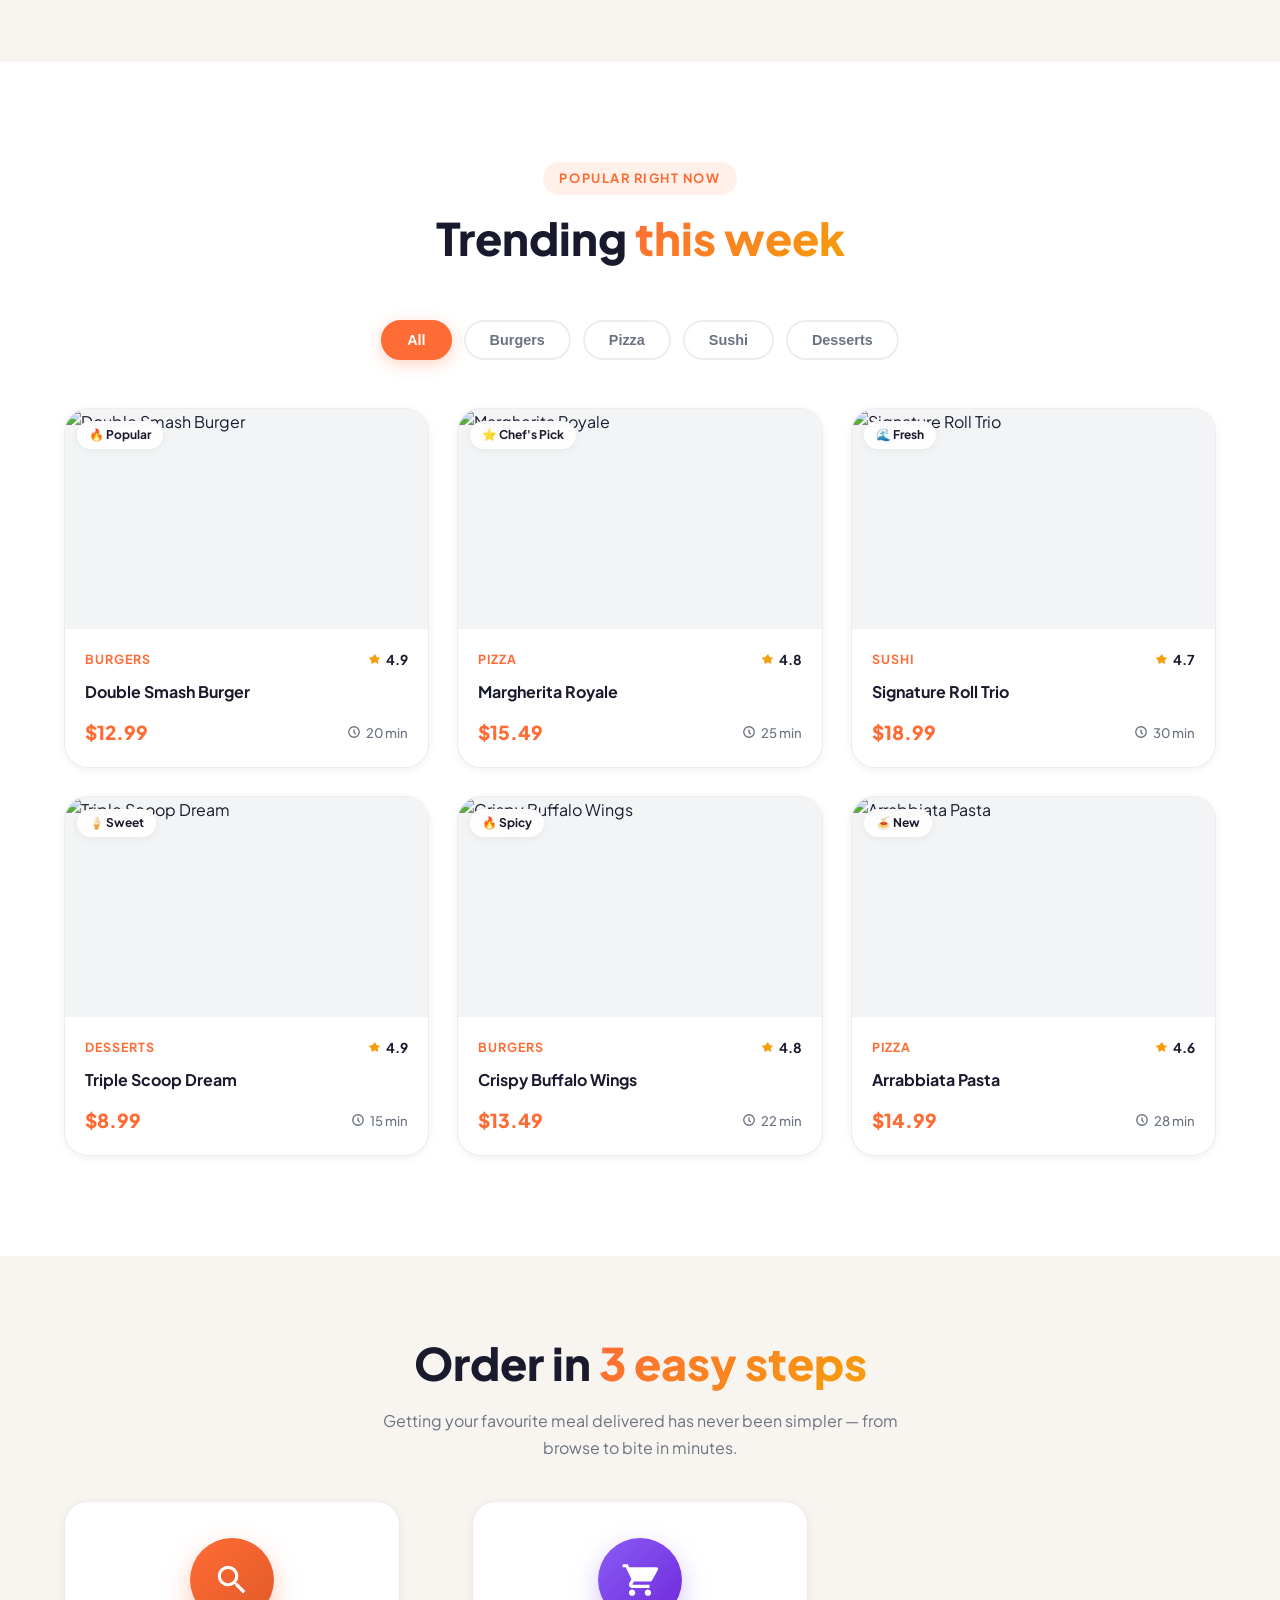
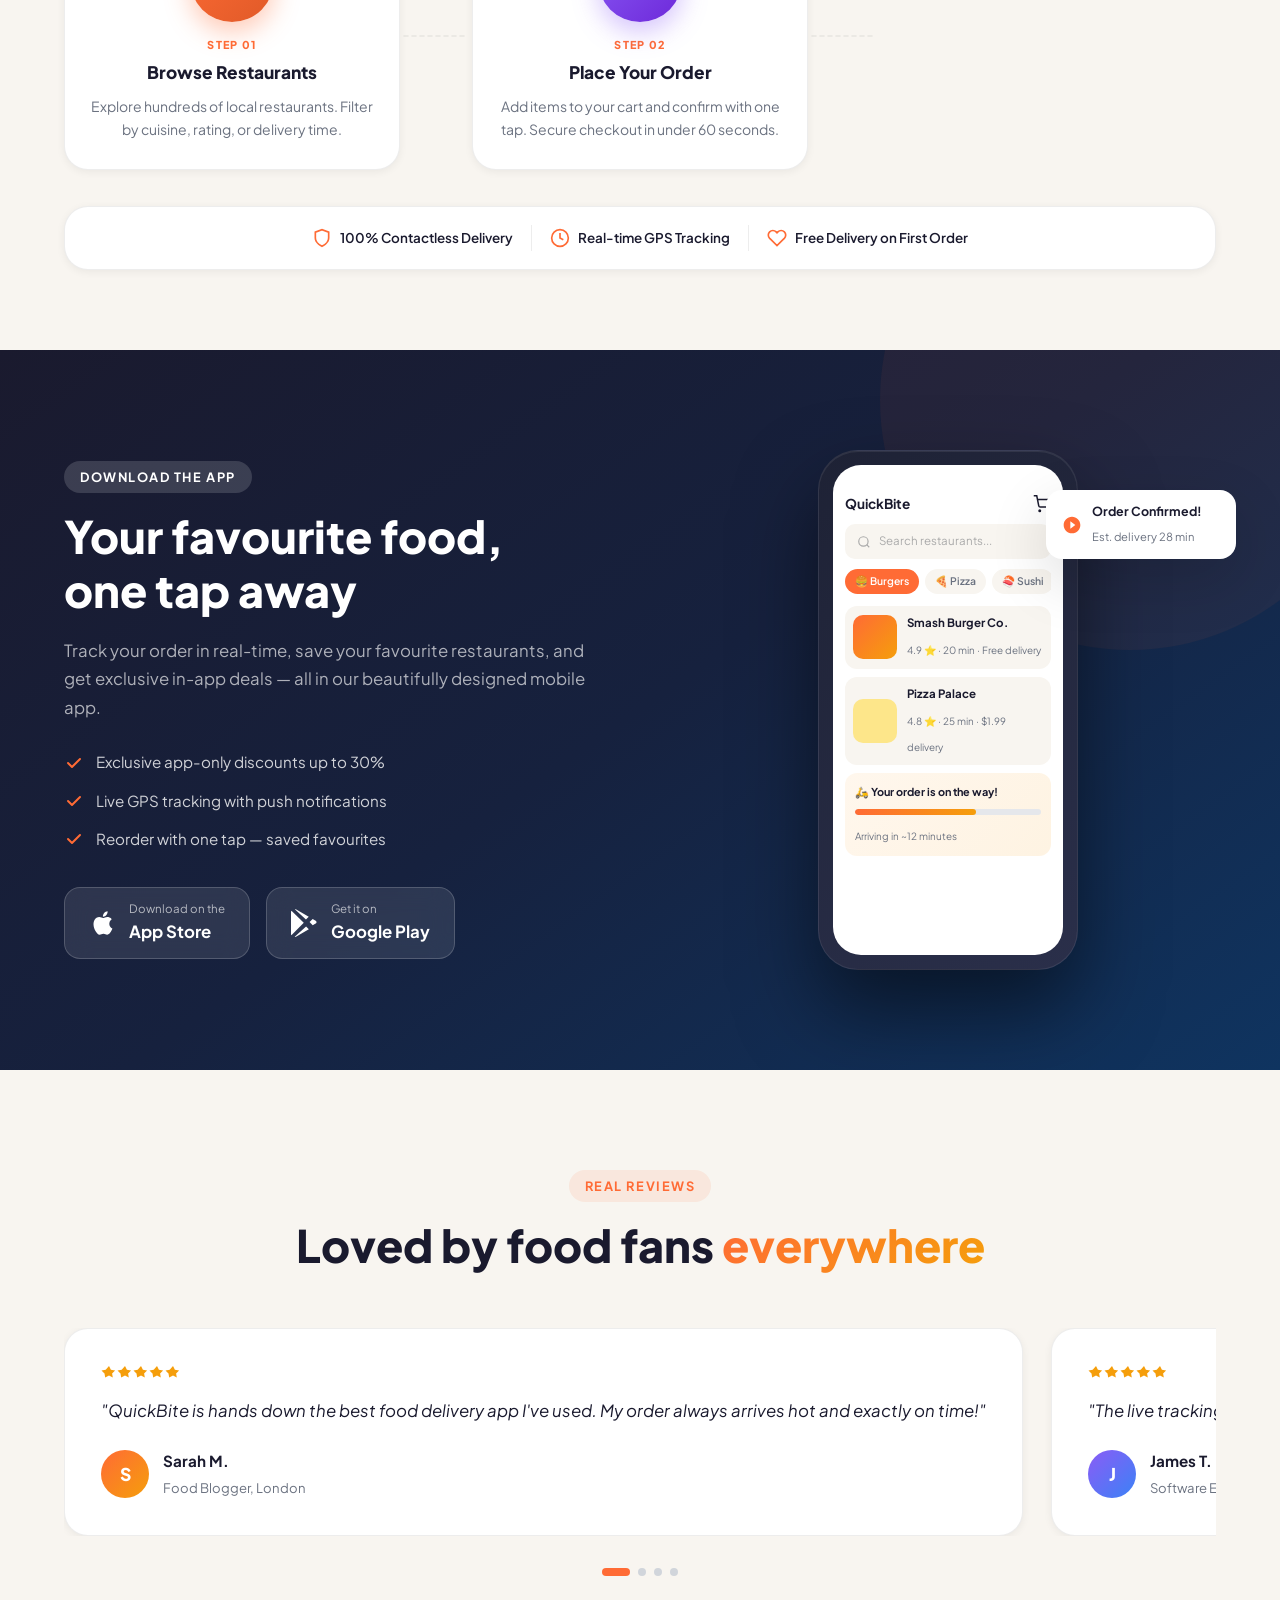
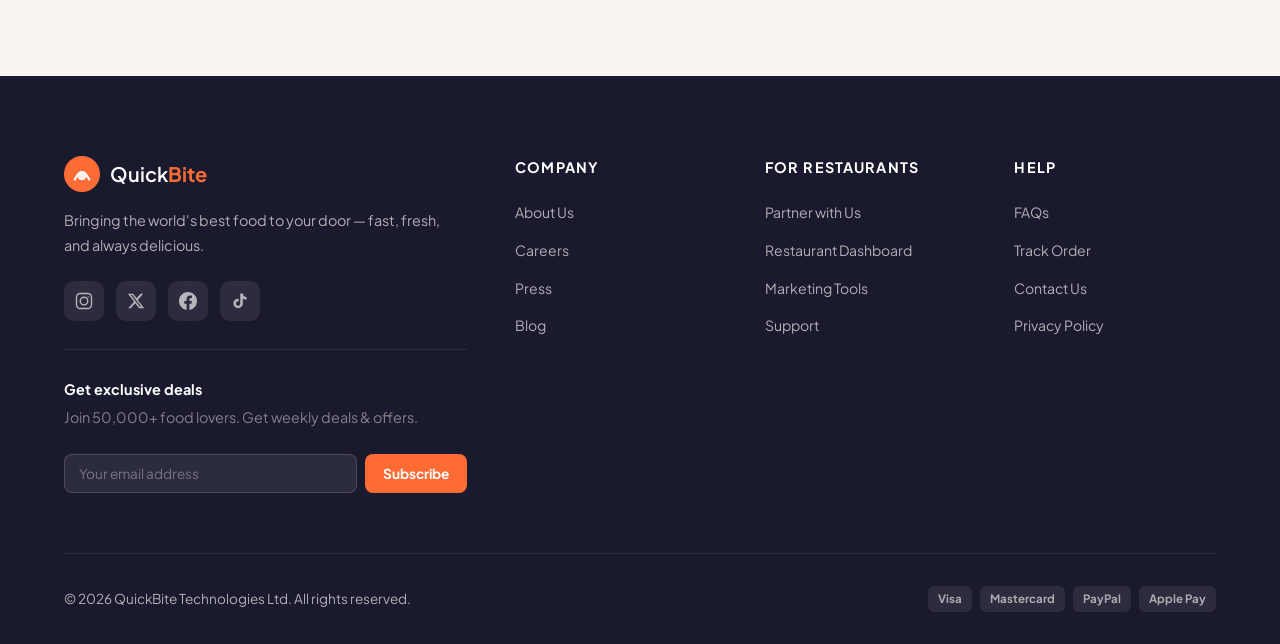
==== commit b47bfb72: "feat: comment out floating food photo chips in index.html" ====
--- a/food-delivery/index.html
+++ b/food-delivery/index.html
@@ -115,6 +115,7 @@
           </div>
 
           <!-- Floating food photo chips -->
+          <!--
           <div class="float-item fi-1">
             <img src="https://images.unsplash.com/photo-1573080496219-bb080dd4f877?auto=format&fit=crop&w=120&q=80" alt="Fries" />
           </div>
@@ -127,6 +128,7 @@
           <div class="float-item fi-4">
             <img src="https://images.unsplash.com/photo-1497034825429-c343d7c6a68f?auto=format&fit=crop&w=120&q=80" alt="Ice cream" />
           </div>
+          -->
 
         </div>
       </div>
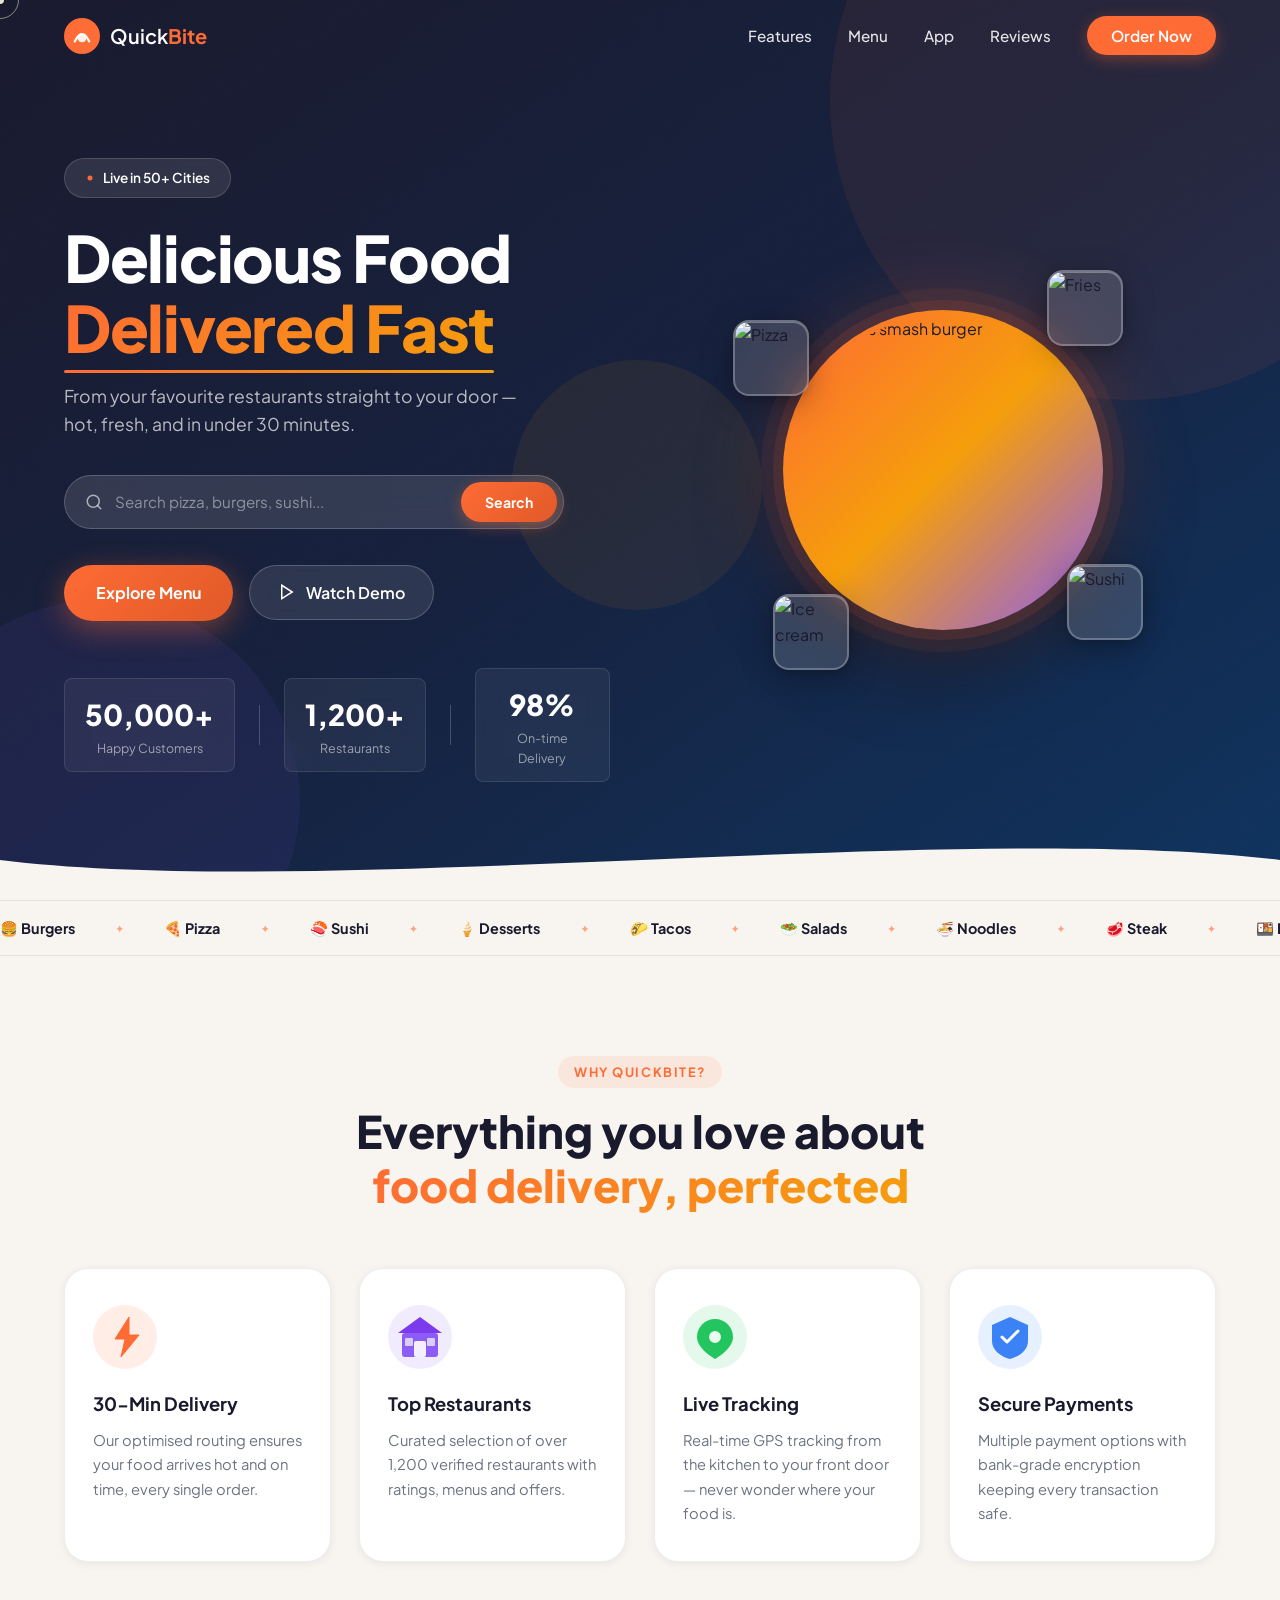
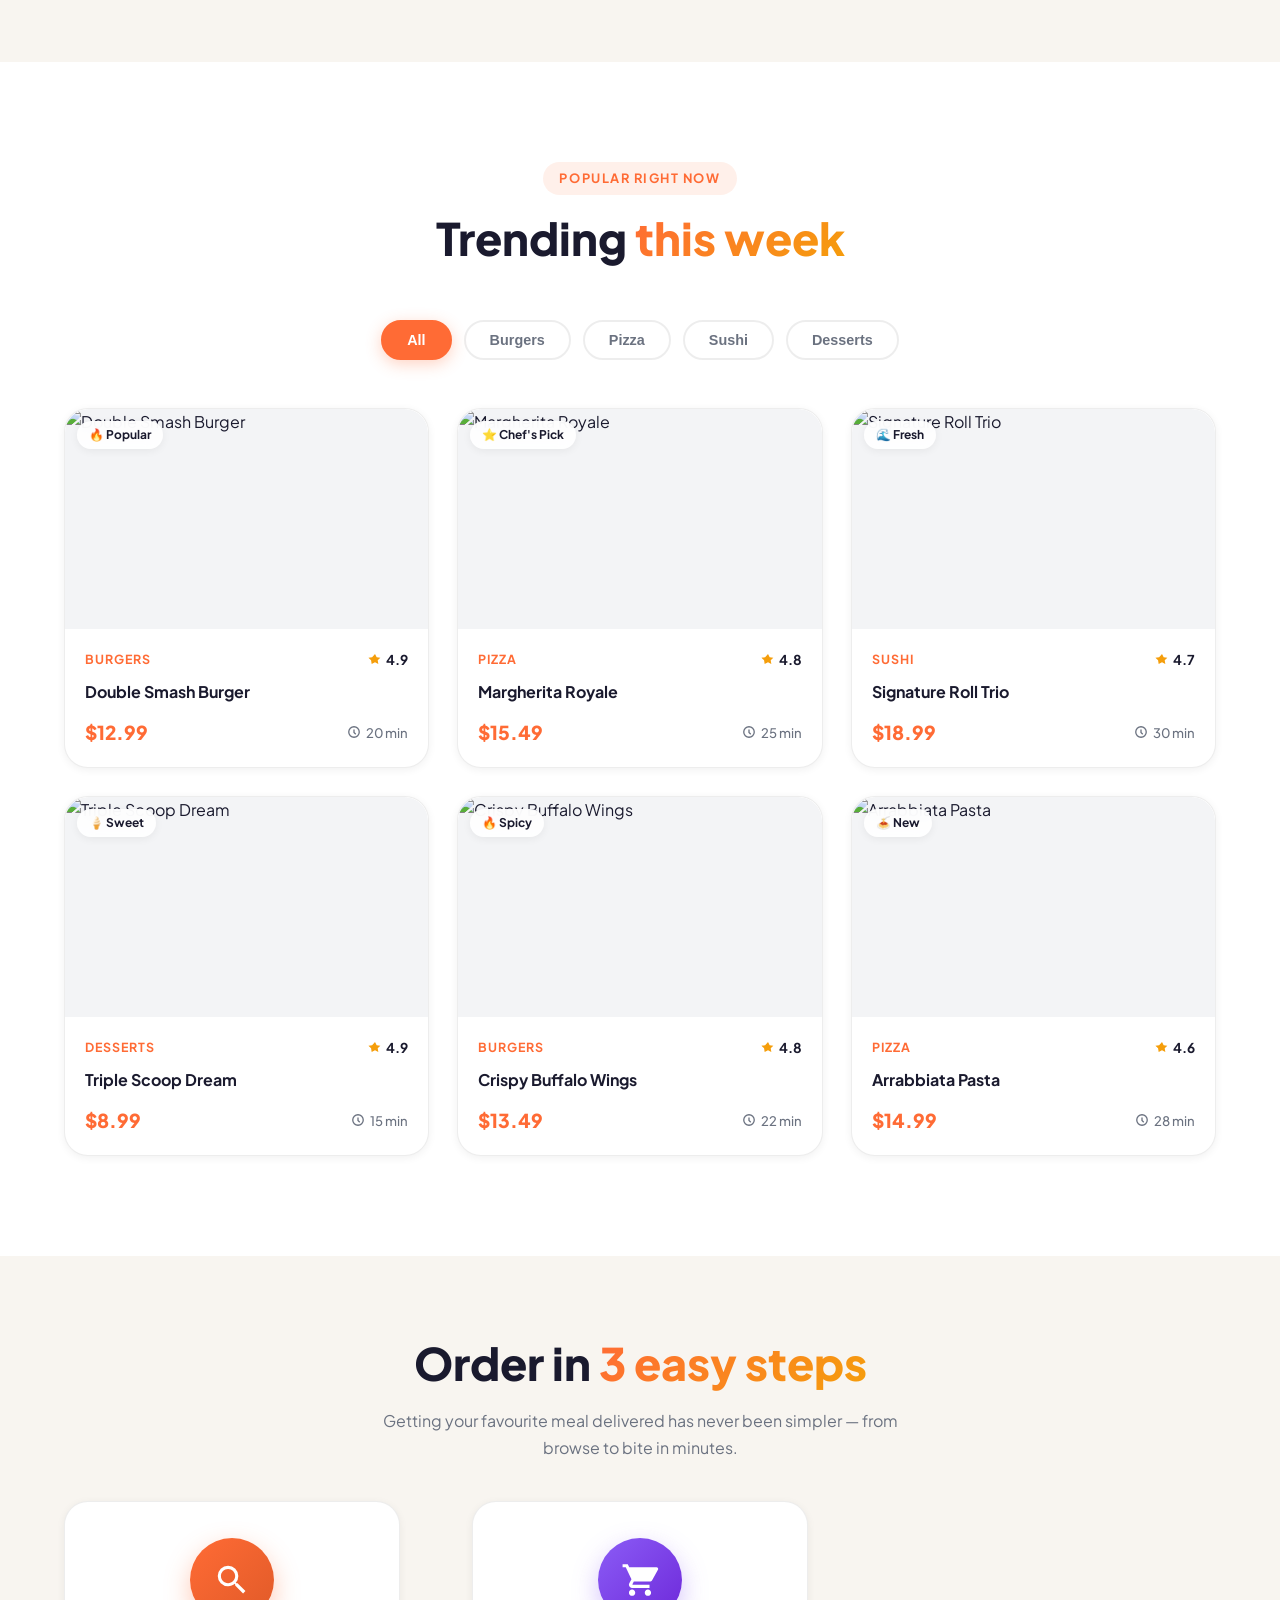
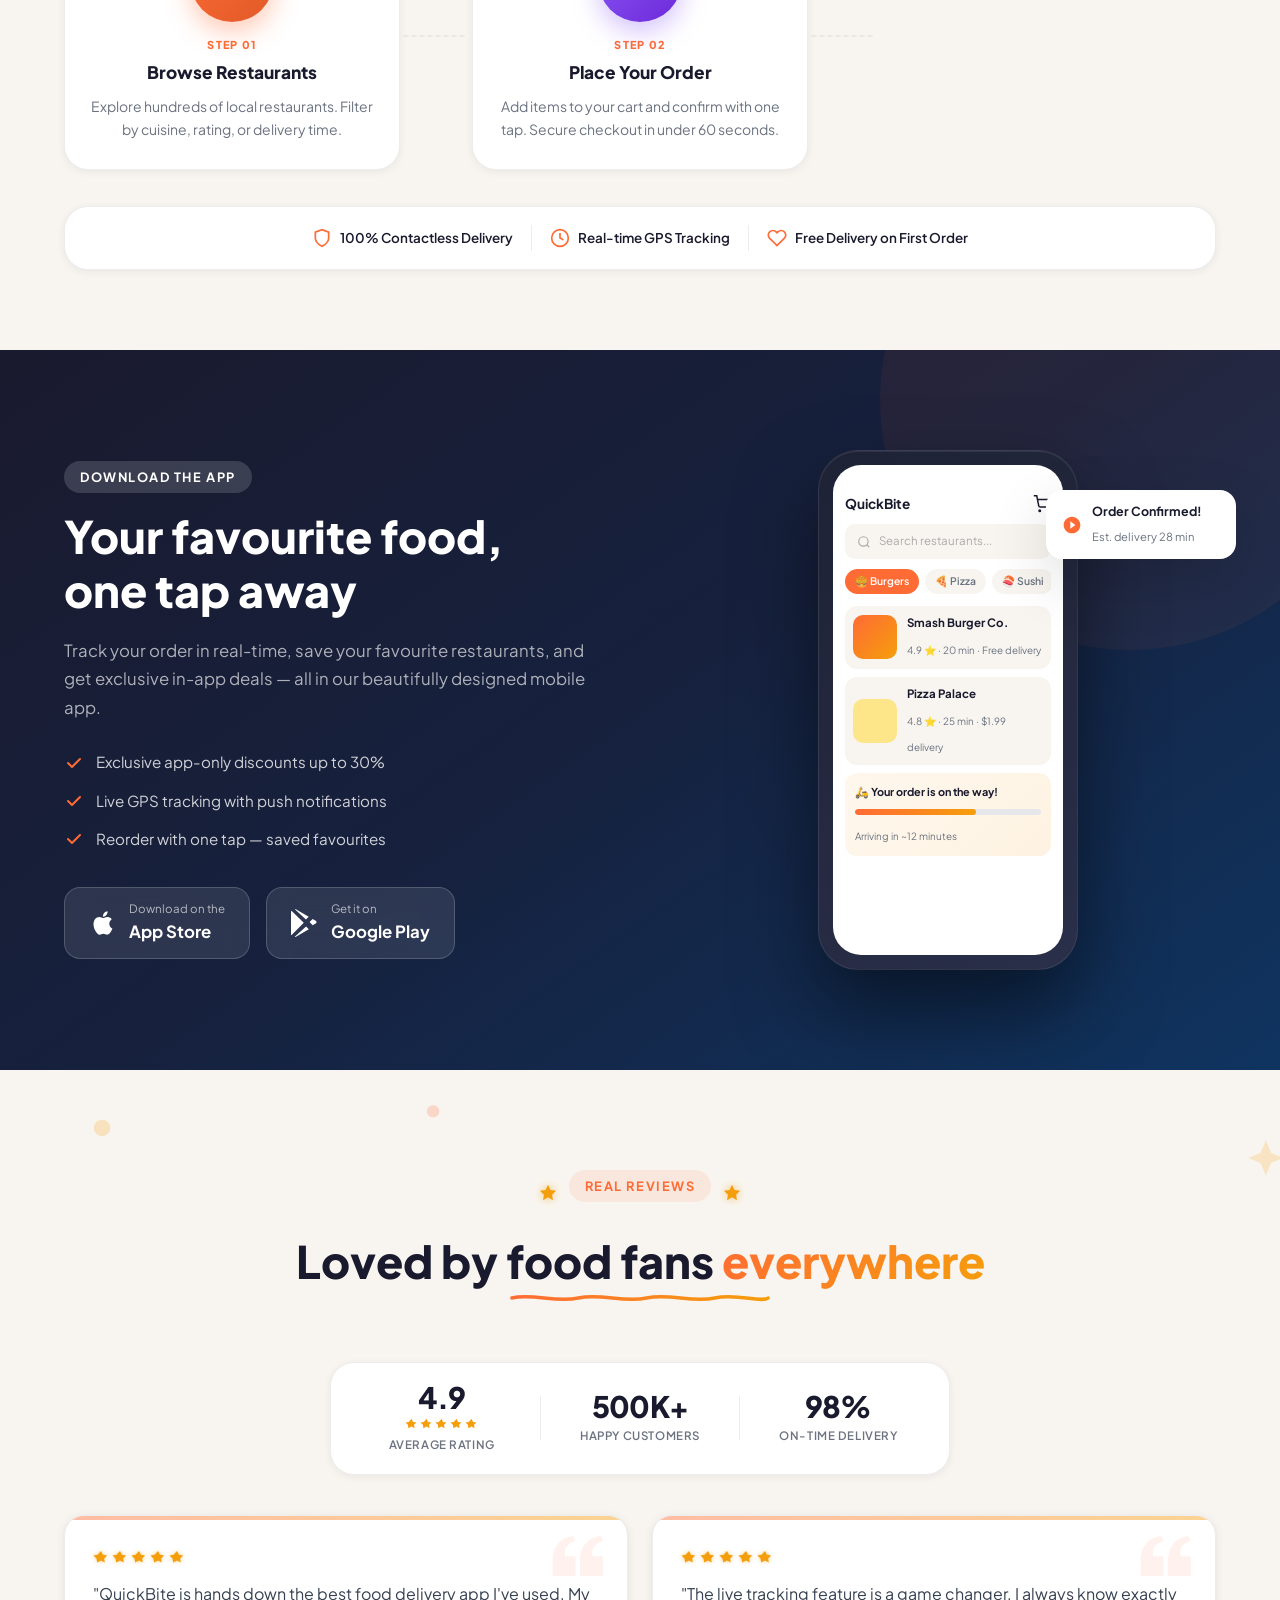
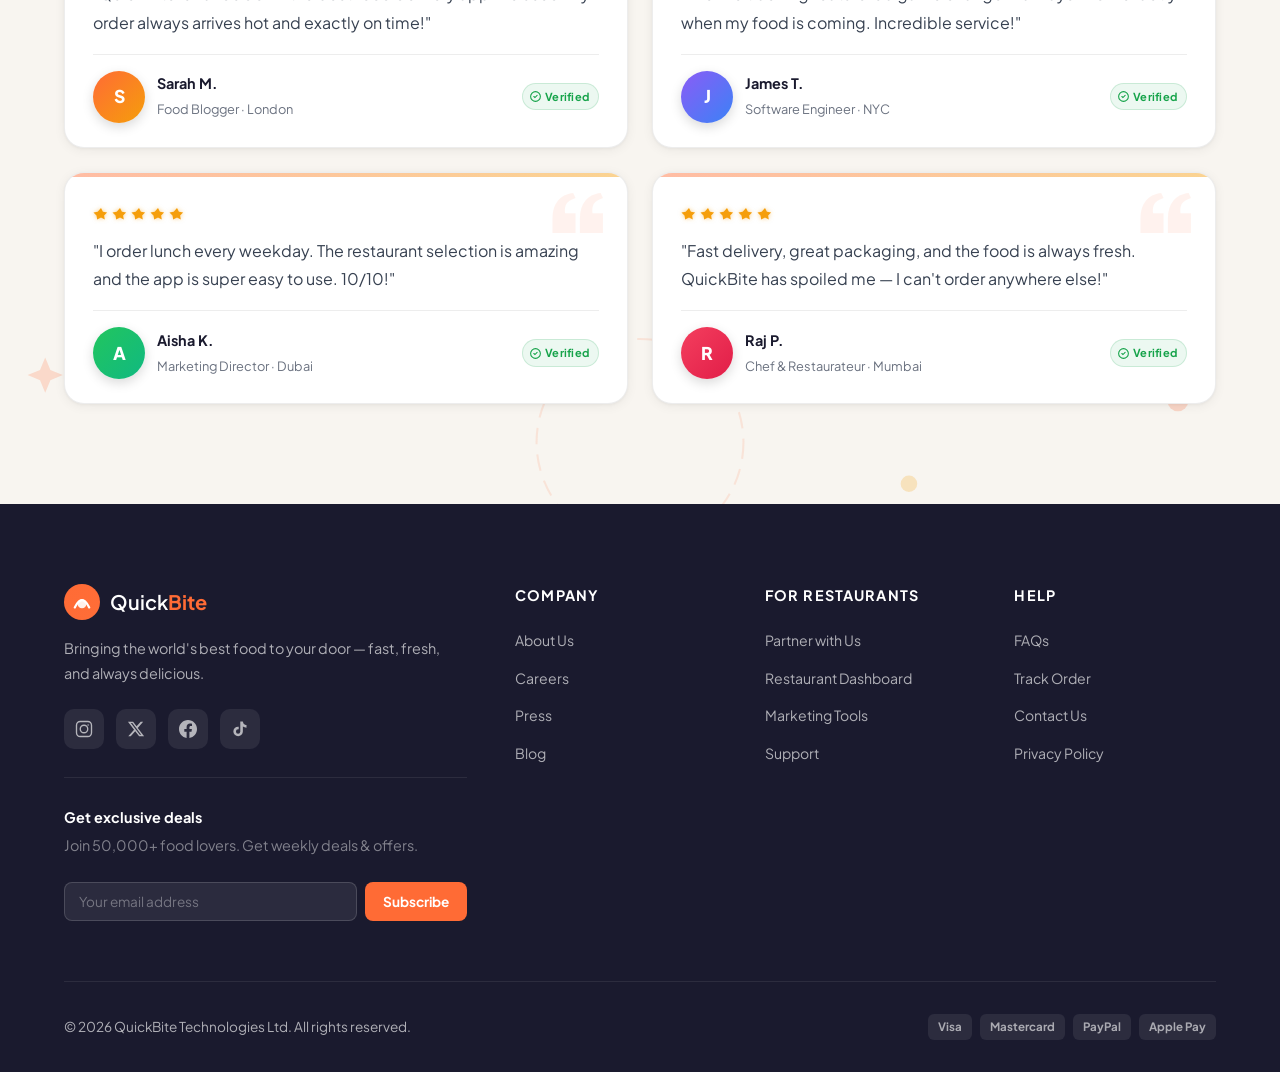
==== commit ae32cdd6: "feat: add preloader, custom cursor, scroll progress bar, and enhanced testimonial section with anima" ====
--- a/food-delivery/index.html
+++ b/food-delivery/index.html
@@ -17,6 +17,37 @@
 <body>
 
   <!-- ══════════════════════════════════════
+       PRELOADER
+  ══════════════════════════════════════ -->
+  <div id="preloader" aria-hidden="true">
+    <div class="pl-inner">
+      <div class="pl-logo">
+        <svg viewBox="0 0 40 40" fill="none" width="54" height="54">
+          <circle cx="20" cy="20" r="20" fill="url(#plGrad)"/>
+          <path d="M12 26 Q20 10 28 26" stroke="#fff" stroke-width="2.5" stroke-linecap="round" fill="none"/>
+          <circle cx="20" cy="22" r="5" fill="#fff" opacity=".9"/>
+          <defs>
+            <linearGradient id="plGrad" x1="0" y1="0" x2="40" y2="40">
+              <stop offset="0%" stop-color="#ff6b35"/>
+              <stop offset="100%" stop-color="#f7c59f"/>
+            </linearGradient>
+          </defs>
+        </svg>
+        <span>Quick<strong>Bite</strong></span>
+      </div>
+      <div class="pl-bar-wrap"><div class="pl-bar"></div></div>
+      <p class="pl-text">Preparing your experience</p>
+    </div>
+  </div>
+
+  <!-- Custom cursor (desktop only) -->
+  <div id="cursor" aria-hidden="true"></div>
+  <div id="cursor-follower" aria-hidden="true"></div>
+
+  <!-- Scroll progress bar -->
+  <div id="scroll-progress" aria-hidden="true"></div>
+
+  <!-- ══════════════════════════════════════
        NAVIGATION
   ══════════════════════════════════════ -->
   <nav class="navbar" id="navbar">
@@ -115,7 +146,6 @@
           </div>
 
           <!-- Floating food photo chips -->
-          <!--
           <div class="float-item fi-1">
             <img src="https://images.unsplash.com/photo-1573080496219-bb080dd4f877?auto=format&fit=crop&w=120&q=80" alt="Fries" />
           </div>
@@ -128,7 +158,6 @@
           <div class="float-item fi-4">
             <img src="https://images.unsplash.com/photo-1497034825429-c343d7c6a68f?auto=format&fit=crop&w=120&q=80" alt="Ice cream" />
           </div>
-          -->
 
         </div>
       </div>
@@ -649,80 +678,212 @@
        TESTIMONIALS
   ══════════════════════════════════════ -->
   <section class="testimonials" id="testimonials">
-    <div class="container">
-      <div class="section-header">
-        <span class="section-tag">Real Reviews</span>
+
+    <!-- ── Animated SVG background layer ── -->
+    <svg class="testi-bg-svg" viewBox="0 0 1200 500" fill="none" aria-hidden="true" preserveAspectRatio="xMidYMid slice">
+      <!-- Rotating dashed rings -->
+      <circle class="tbg-ring r1" cx="80"   cy="110" r="70"  stroke="#ff6b35" stroke-width="1.5" stroke-dasharray="10 6" fill="none"/>
+      <circle class="tbg-ring r2" cx="1120" cy="370" r="90"  stroke="#f59e0b" stroke-width="1.5" stroke-dasharray="6 10" fill="none"/>
+      <circle class="tbg-ring r3" cx="600"  cy="470" r="50"  stroke="#ff6b35" stroke-width="1"   stroke-dasharray="8 5"  fill="none"/>
+      <!-- Orbiting accent rings -->
+      <circle class="tbg-ring r4" cx="80"   cy="110" r="50"  stroke="#f59e0b" stroke-width="1"   stroke-dasharray="4 8"  fill="none"/>
+      <circle class="tbg-ring r5" cx="1120" cy="370" r="60"  stroke="#ff6b35" stroke-width="1"   stroke-dasharray="3 9"  fill="none"/>
+      <!-- Floating dots -->
+      <circle class="tbg-dot d1" cx="210"  cy="55"  r="5" fill="#ff6b35"/>
+      <circle class="tbg-dot d2" cx="970"  cy="75"  r="4" fill="#f59e0b"/>
+      <circle class="tbg-dot d3" cx="130"  cy="415" r="6" fill="#ff6b35"/>
+      <circle class="tbg-dot d4" cx="1060" cy="210" r="3" fill="#f59e0b"/>
+      <circle class="tbg-dot d5" cx="340"  cy="28"  r="4" fill="#f59e0b"/>
+      <circle class="tbg-dot d6" cx="860"  cy="450" r="5" fill="#ff6b35"/>
+      <circle class="tbg-dot d7" cx="500"  cy="20"  r="3" fill="#ff6b35"/>
+      <circle class="tbg-dot d8" cx="730"  cy="490" r="4" fill="#f59e0b"/>
+      <!-- 8-point sparkle stars -->
+      <path class="tbg-spark sp1" d="M55 285 L57.5 279 L60 285 L66 287.5 L60 290 L57.5 296 L55 290 L49 287.5Z"       fill="#f59e0b"/>
+      <path class="tbg-spark sp2" d="M1145 115 L1147.5 109 L1150 115 L1156 117.5 L1150 120 L1147.5 126 L1145 120 L1139 117.5Z" fill="#ff6b35"/>
+      <path class="tbg-spark sp3" d="M310 435 L312.5 429 L315 435 L321 437.5 L315 440 L312.5 446 L310 440 L304 437.5Z" fill="#ff6b35"/>
+      <path class="tbg-spark sp4" d="M900 40  L902.5 34  L905 40  L911 42.5  L905 45  L902.5 51  L900 45  L894 42.5Z"  fill="#f59e0b"/>
+    </svg>
+
+    <div class="container testi-container">
+
+      <div class="section-header testi-section-header">
+
+        <!-- Tag row with animated sparkle stars -->
+        <div class="testi-tag-row">
+          <svg class="tag-star ts-left" viewBox="0 0 24 24" aria-hidden="true">
+            <path d="M12 2l2.7 5.5 6.1.9-4.4 4.3 1 6L12 15.6l-5.4 3.1 1-6-4.4-4.3 6.1-.9z"/>
+          </svg>
+          <span class="section-tag">Real Reviews</span>
+          <svg class="tag-star ts-right" viewBox="0 0 24 24" aria-hidden="true">
+            <path d="M12 2l2.7 5.5 6.1.9-4.4 4.3 1 6L12 15.6l-5.4 3.1 1-6-4.4-4.3 6.1-.9z"/>
+          </svg>
+        </div>
+
         <h2>Loved by food fans <span class="gradient-text">everywhere</span></h2>
-      </div>
-
-      <div class="testimonials-track-wrap">
-        <div class="testimonials-track" id="testimonialsTrack">
-
-          <div class="testi-card">
-            <div class="testi-stars">
-              <svg viewBox="0 0 80 16" fill="#f59e0b"><path d="M8 1l1.9 3.8 4.2.6-3 3 .7 4.2L8 10.6l-3.8 2-.7-4.2-3-3 4.2-.6z"/><path d="M24 1l1.9 3.8 4.2.6-3 3 .7 4.2L24 10.6l-3.8 2-.7-4.2-3-3 4.2-.6z"/><path d="M40 1l1.9 3.8 4.2.6-3 3 .7 4.2L40 10.6l-3.8 2-.7-4.2-3-3 4.2-.6z"/><path d="M56 1l1.9 3.8 4.2.6-3 3 .7 4.2L56 10.6l-3.8 2-.7-4.2-3-3 4.2-.6z"/><path d="M72 1l1.9 3.8 4.2.6-3 3 .7 4.2L72 10.6l-3.8 2-.7-4.2-3-3 4.2-.6z"/></svg>
-            </div>
-            <p>"QuickBite is hands down the best food delivery app I've used. My order always arrives hot and exactly on time!"</p>
+
+        <!-- SVG animated squiggle underline -->
+        <div class="testi-underline-wrap" aria-hidden="true">
+          <svg class="testi-underline" viewBox="0 0 320 16" fill="none" preserveAspectRatio="none">
+            <path class="underline-wave"
+              d="M2 8 C28 3 56 13 84 8 C112 3 140 13 168 8 C196 3 224 13 252 8 C280 3 308 13 318 8"
+              stroke="url(#waveGrad)" stroke-width="3.5" stroke-linecap="round" stroke-linejoin="round"/>
+            <defs>
+              <linearGradient id="waveGrad" x1="0" y1="0" x2="320" y2="0" gradientUnits="userSpaceOnUse">
+                <stop offset="0%"   stop-color="#ff6b35"/>
+                <stop offset="100%" stop-color="#f59e0b"/>
+              </linearGradient>
+            </defs>
+          </svg>
+        </div>
+
+        <!-- Floating hearts -->
+        <div class="testi-hearts" aria-hidden="true">
+          <svg class="t-heart th1" viewBox="0 0 24 24"><path d="M12 21.35l-1.45-1.32C5.4 15.36 2 12.28 2 8.5 2 5.42 4.42 3 7.5 3c1.74 0 3.41.81 4.5 2.09C13.09 3.81 14.76 3 16.5 3 19.58 3 22 5.42 22 8.5c0 3.78-3.4 6.86-8.55 11.54L12 21.35z"/></svg>
+          <svg class="t-heart th2" viewBox="0 0 24 24"><path d="M12 21.35l-1.45-1.32C5.4 15.36 2 12.28 2 8.5 2 5.42 4.42 3 7.5 3c1.74 0 3.41.81 4.5 2.09C13.09 3.81 14.76 3 16.5 3 19.58 3 22 5.42 22 8.5c0 3.78-3.4 6.86-8.55 11.54L12 21.35z"/></svg>
+          <svg class="t-heart th3" viewBox="0 0 24 24"><path d="M12 21.35l-1.45-1.32C5.4 15.36 2 12.28 2 8.5 2 5.42 4.42 3 7.5 3c1.74 0 3.41.81 4.5 2.09C13.09 3.81 14.76 3 16.5 3 19.58 3 22 5.42 22 8.5c0 3.78-3.4 6.86-8.55 11.54L12 21.35z"/></svg>
+          <svg class="t-heart th4" viewBox="0 0 24 24"><path d="M12 21.35l-1.45-1.32C5.4 15.36 2 12.28 2 8.5 2 5.42 4.42 3 7.5 3c1.74 0 3.41.81 4.5 2.09C13.09 3.81 14.76 3 16.5 3 19.58 3 22 5.42 22 8.5c0 3.78-3.4 6.86-8.55 11.54L12 21.35z"/></svg>
+          <svg class="t-heart th5" viewBox="0 0 24 24"><path d="M12 21.35l-1.45-1.32C5.4 15.36 2 12.28 2 8.5 2 5.42 4.42 3 7.5 3c1.74 0 3.41.81 4.5 2.09C13.09 3.81 14.76 3 16.5 3 19.58 3 22 5.42 22 8.5c0 3.78-3.4 6.86-8.55 11.54L12 21.35z"/></svg>
+          <svg class="t-heart th6" viewBox="0 0 24 24"><path d="M12 21.35l-1.45-1.32C5.4 15.36 2 12.28 2 8.5 2 5.42 4.42 3 7.5 3c1.74 0 3.41.81 4.5 2.09C13.09 3.81 14.76 3 16.5 3 19.58 3 22 5.42 22 8.5c0 3.78-3.4 6.86-8.55 11.54L12 21.35z"/></svg>
+        </div>
+
+      </div>
+
+      <!-- Trust metrics bar -->
+      <div class="testi-metrics">
+        <div class="testi-metric">
+          <span class="tm-value">4.9</span>
+          <div class="tm-stars-row">
+            <svg viewBox="0 0 16 16" fill="#f59e0b"><path d="M8 1l1.9 3.8 4.2.6-3 3 .7 4.2L8 10.6l-3.8 2-.7-4.2-3-3 4.2-.6z"/></svg>
+            <svg viewBox="0 0 16 16" fill="#f59e0b"><path d="M8 1l1.9 3.8 4.2.6-3 3 .7 4.2L8 10.6l-3.8 2-.7-4.2-3-3 4.2-.6z"/></svg>
+            <svg viewBox="0 0 16 16" fill="#f59e0b"><path d="M8 1l1.9 3.8 4.2.6-3 3 .7 4.2L8 10.6l-3.8 2-.7-4.2-3-3 4.2-.6z"/></svg>
+            <svg viewBox="0 0 16 16" fill="#f59e0b"><path d="M8 1l1.9 3.8 4.2.6-3 3 .7 4.2L8 10.6l-3.8 2-.7-4.2-3-3 4.2-.6z"/></svg>
+            <svg viewBox="0 0 16 16" fill="#f59e0b"><path d="M8 1l1.9 3.8 4.2.6-3 3 .7 4.2L8 10.6l-3.8 2-.7-4.2-3-3 4.2-.6z"/></svg>
+          </div>
+          <span class="tm-label">Average Rating</span>
+        </div>
+        <div class="testi-metric-sep" aria-hidden="true"></div>
+        <div class="testi-metric">
+          <span class="tm-value">500K+</span>
+          <span class="tm-label">Happy Customers</span>
+        </div>
+        <div class="testi-metric-sep" aria-hidden="true"></div>
+        <div class="testi-metric">
+          <span class="tm-value">98%</span>
+          <span class="tm-label">On-Time Delivery</span>
+        </div>
+      </div>
+
+      <!-- Reviews grid -->
+      <div class="testi-grid">
+
+        <div class="testi-card">
+          <div class="testi-quote-mark" aria-hidden="true">
+            <svg viewBox="0 0 36 28" fill="none"><path d="M1 28V17.5C1 12.5 2.2 8.5 4.6 5.5C7 2.5 10.6 0.5 15.4 0L17 3.5C13.4 4.7 11.2 6.2 10.4 8C9.6 9.8 9.4 11.8 9.8 14H17V28H1ZM20 28V17.5C20 12.5 21.2 8.5 23.6 5.5C26 2.5 29.6 0.5 34.4 0L36 3.5C32.4 4.7 30.2 6.2 29.4 8C28.6 9.8 28.4 11.8 28.8 14H36V28H20Z" fill="currentColor"/></svg>
+          </div>
+          <div class="testi-stars">
+            <svg class="ts" viewBox="0 0 16 16" fill="#f59e0b"><path d="M8 1l1.9 3.8 4.2.6-3 3 .7 4.2L8 10.6l-3.8 2-.7-4.2-3-3 4.2-.6z"/></svg>
+            <svg class="ts" viewBox="0 0 16 16" fill="#f59e0b"><path d="M8 1l1.9 3.8 4.2.6-3 3 .7 4.2L8 10.6l-3.8 2-.7-4.2-3-3 4.2-.6z"/></svg>
+            <svg class="ts" viewBox="0 0 16 16" fill="#f59e0b"><path d="M8 1l1.9 3.8 4.2.6-3 3 .7 4.2L8 10.6l-3.8 2-.7-4.2-3-3 4.2-.6z"/></svg>
+            <svg class="ts" viewBox="0 0 16 16" fill="#f59e0b"><path d="M8 1l1.9 3.8 4.2.6-3 3 .7 4.2L8 10.6l-3.8 2-.7-4.2-3-3 4.2-.6z"/></svg>
+            <svg class="ts" viewBox="0 0 16 16" fill="#f59e0b"><path d="M8 1l1.9 3.8 4.2.6-3 3 .7 4.2L8 10.6l-3.8 2-.7-4.2-3-3 4.2-.6z"/></svg>
+          </div>
+          <p>"QuickBite is hands down the best food delivery app I've used. My order always arrives hot and exactly on time!"</p>
+          <div class="testi-card-footer">
             <div class="testi-author">
               <div class="testi-avatar av1">S</div>
-              <div>
+              <div class="testi-author-info">
                 <strong>Sarah M.</strong>
-                <small>Food Blogger, London</small>
+                <small>Food Blogger · London</small>
               </div>
             </div>
-          </div>
-
-          <div class="testi-card">
-            <div class="testi-stars">
-              <svg viewBox="0 0 80 16" fill="#f59e0b"><path d="M8 1l1.9 3.8 4.2.6-3 3 .7 4.2L8 10.6l-3.8 2-.7-4.2-3-3 4.2-.6z"/><path d="M24 1l1.9 3.8 4.2.6-3 3 .7 4.2L24 10.6l-3.8 2-.7-4.2-3-3 4.2-.6z"/><path d="M40 1l1.9 3.8 4.2.6-3 3 .7 4.2L40 10.6l-3.8 2-.7-4.2-3-3 4.2-.6z"/><path d="M56 1l1.9 3.8 4.2.6-3 3 .7 4.2L56 10.6l-3.8 2-.7-4.2-3-3 4.2-.6z"/><path d="M72 1l1.9 3.8 4.2.6-3 3 .7 4.2L72 10.6l-3.8 2-.7-4.2-3-3 4.2-.6z"/></svg>
-            </div>
-            <p>"The live tracking feature is a game changer. I always know exactly when my food is coming. Incredible service!"</p>
+            <div class="testi-verified" title="Verified Customer">
+              <svg viewBox="0 0 24 24" fill="none" stroke="currentColor" stroke-width="2" stroke-linecap="round"><path d="M9 12l2 2 4-4m6 2a9 9 0 11-18 0 9 9 0 0118 0z"/></svg>
+              <span>Verified</span>
+            </div>
+          </div>
+        </div>
+
+        <div class="testi-card">
+          <div class="testi-quote-mark" aria-hidden="true">
+            <svg viewBox="0 0 36 28" fill="none"><path d="M1 28V17.5C1 12.5 2.2 8.5 4.6 5.5C7 2.5 10.6 0.5 15.4 0L17 3.5C13.4 4.7 11.2 6.2 10.4 8C9.6 9.8 9.4 11.8 9.8 14H17V28H1ZM20 28V17.5C20 12.5 21.2 8.5 23.6 5.5C26 2.5 29.6 0.5 34.4 0L36 3.5C32.4 4.7 30.2 6.2 29.4 8C28.6 9.8 28.4 11.8 28.8 14H36V28H20Z" fill="currentColor"/></svg>
+          </div>
+          <div class="testi-stars">
+            <svg class="ts" viewBox="0 0 16 16" fill="#f59e0b"><path d="M8 1l1.9 3.8 4.2.6-3 3 .7 4.2L8 10.6l-3.8 2-.7-4.2-3-3 4.2-.6z"/></svg>
+            <svg class="ts" viewBox="0 0 16 16" fill="#f59e0b"><path d="M8 1l1.9 3.8 4.2.6-3 3 .7 4.2L8 10.6l-3.8 2-.7-4.2-3-3 4.2-.6z"/></svg>
+            <svg class="ts" viewBox="0 0 16 16" fill="#f59e0b"><path d="M8 1l1.9 3.8 4.2.6-3 3 .7 4.2L8 10.6l-3.8 2-.7-4.2-3-3 4.2-.6z"/></svg>
+            <svg class="ts" viewBox="0 0 16 16" fill="#f59e0b"><path d="M8 1l1.9 3.8 4.2.6-3 3 .7 4.2L8 10.6l-3.8 2-.7-4.2-3-3 4.2-.6z"/></svg>
+            <svg class="ts" viewBox="0 0 16 16" fill="#f59e0b"><path d="M8 1l1.9 3.8 4.2.6-3 3 .7 4.2L8 10.6l-3.8 2-.7-4.2-3-3 4.2-.6z"/></svg>
+          </div>
+          <p>"The live tracking feature is a game changer. I always know exactly when my food is coming. Incredible service!"</p>
+          <div class="testi-card-footer">
             <div class="testi-author">
               <div class="testi-avatar av2">J</div>
-              <div>
+              <div class="testi-author-info">
                 <strong>James T.</strong>
-                <small>Software Engineer, NYC</small>
+                <small>Software Engineer · NYC</small>
               </div>
             </div>
-          </div>
-
-          <div class="testi-card">
-            <div class="testi-stars">
-              <svg viewBox="0 0 80 16" fill="#f59e0b"><path d="M8 1l1.9 3.8 4.2.6-3 3 .7 4.2L8 10.6l-3.8 2-.7-4.2-3-3 4.2-.6z"/><path d="M24 1l1.9 3.8 4.2.6-3 3 .7 4.2L24 10.6l-3.8 2-.7-4.2-3-3 4.2-.6z"/><path d="M40 1l1.9 3.8 4.2.6-3 3 .7 4.2L40 10.6l-3.8 2-.7-4.2-3-3 4.2-.6z"/><path d="M56 1l1.9 3.8 4.2.6-3 3 .7 4.2L56 10.6l-3.8 2-.7-4.2-3-3 4.2-.6z"/><path d="M72 1l1.9 3.8 4.2.6-3 3 .7 4.2L72 10.6l-3.8 2-.7-4.2-3-3 4.2-.6z"/></svg>
-            </div>
-            <p>"I order lunch every weekday. The restaurant selection is amazing and the app is super easy to use. 10/10!"</p>
+            <div class="testi-verified" title="Verified Customer">
+              <svg viewBox="0 0 24 24" fill="none" stroke="currentColor" stroke-width="2" stroke-linecap="round"><path d="M9 12l2 2 4-4m6 2a9 9 0 11-18 0 9 9 0 0118 0z"/></svg>
+              <span>Verified</span>
+            </div>
+          </div>
+        </div>
+
+        <div class="testi-card">
+          <div class="testi-quote-mark" aria-hidden="true">
+            <svg viewBox="0 0 36 28" fill="none"><path d="M1 28V17.5C1 12.5 2.2 8.5 4.6 5.5C7 2.5 10.6 0.5 15.4 0L17 3.5C13.4 4.7 11.2 6.2 10.4 8C9.6 9.8 9.4 11.8 9.8 14H17V28H1ZM20 28V17.5C20 12.5 21.2 8.5 23.6 5.5C26 2.5 29.6 0.5 34.4 0L36 3.5C32.4 4.7 30.2 6.2 29.4 8C28.6 9.8 28.4 11.8 28.8 14H36V28H20Z" fill="currentColor"/></svg>
+          </div>
+          <div class="testi-stars">
+            <svg class="ts" viewBox="0 0 16 16" fill="#f59e0b"><path d="M8 1l1.9 3.8 4.2.6-3 3 .7 4.2L8 10.6l-3.8 2-.7-4.2-3-3 4.2-.6z"/></svg>
+            <svg class="ts" viewBox="0 0 16 16" fill="#f59e0b"><path d="M8 1l1.9 3.8 4.2.6-3 3 .7 4.2L8 10.6l-3.8 2-.7-4.2-3-3 4.2-.6z"/></svg>
+            <svg class="ts" viewBox="0 0 16 16" fill="#f59e0b"><path d="M8 1l1.9 3.8 4.2.6-3 3 .7 4.2L8 10.6l-3.8 2-.7-4.2-3-3 4.2-.6z"/></svg>
+            <svg class="ts" viewBox="0 0 16 16" fill="#f59e0b"><path d="M8 1l1.9 3.8 4.2.6-3 3 .7 4.2L8 10.6l-3.8 2-.7-4.2-3-3 4.2-.6z"/></svg>
+            <svg class="ts" viewBox="0 0 16 16" fill="#f59e0b"><path d="M8 1l1.9 3.8 4.2.6-3 3 .7 4.2L8 10.6l-3.8 2-.7-4.2-3-3 4.2-.6z"/></svg>
+          </div>
+          <p>"I order lunch every weekday. The restaurant selection is amazing and the app is super easy to use. 10/10!"</p>
+          <div class="testi-card-footer">
             <div class="testi-author">
               <div class="testi-avatar av3">A</div>
-              <div>
+              <div class="testi-author-info">
                 <strong>Aisha K.</strong>
-                <small>Marketing Director, Dubai</small>
+                <small>Marketing Director · Dubai</small>
               </div>
             </div>
-          </div>
-
-          <div class="testi-card">
-            <div class="testi-stars">
-              <svg viewBox="0 0 80 16" fill="#f59e0b"><path d="M8 1l1.9 3.8 4.2.6-3 3 .7 4.2L8 10.6l-3.8 2-.7-4.2-3-3 4.2-.6z"/><path d="M24 1l1.9 3.8 4.2.6-3 3 .7 4.2L24 10.6l-3.8 2-.7-4.2-3-3 4.2-.6z"/><path d="M40 1l1.9 3.8 4.2.6-3 3 .7 4.2L40 10.6l-3.8 2-.7-4.2-3-3 4.2-.6z"/><path d="M56 1l1.9 3.8 4.2.6-3 3 .7 4.2L56 10.6l-3.8 2-.7-4.2-3-3 4.2-.6z"/><path d="M72 1l1.9 3.8 4.2.6-3 3 .7 4.2L72 10.6l-3.8 2-.7-4.2-3-3 4.2-.6z"/></svg>
-            </div>
-            <p>"Fast delivery, great packaging, and the food is always fresh. QuickBite has spoiled me — I can't order anywhere else!"</p>
+            <div class="testi-verified" title="Verified Customer">
+              <svg viewBox="0 0 24 24" fill="none" stroke="currentColor" stroke-width="2" stroke-linecap="round"><path d="M9 12l2 2 4-4m6 2a9 9 0 11-18 0 9 9 0 0118 0z"/></svg>
+              <span>Verified</span>
+            </div>
+          </div>
+        </div>
+
+        <div class="testi-card">
+          <div class="testi-quote-mark" aria-hidden="true">
+            <svg viewBox="0 0 36 28" fill="none"><path d="M1 28V17.5C1 12.5 2.2 8.5 4.6 5.5C7 2.5 10.6 0.5 15.4 0L17 3.5C13.4 4.7 11.2 6.2 10.4 8C9.6 9.8 9.4 11.8 9.8 14H17V28H1ZM20 28V17.5C20 12.5 21.2 8.5 23.6 5.5C26 2.5 29.6 0.5 34.4 0L36 3.5C32.4 4.7 30.2 6.2 29.4 8C28.6 9.8 28.4 11.8 28.8 14H36V28H20Z" fill="currentColor"/></svg>
+          </div>
+          <div class="testi-stars">
+            <svg class="ts" viewBox="0 0 16 16" fill="#f59e0b"><path d="M8 1l1.9 3.8 4.2.6-3 3 .7 4.2L8 10.6l-3.8 2-.7-4.2-3-3 4.2-.6z"/></svg>
+            <svg class="ts" viewBox="0 0 16 16" fill="#f59e0b"><path d="M8 1l1.9 3.8 4.2.6-3 3 .7 4.2L8 10.6l-3.8 2-.7-4.2-3-3 4.2-.6z"/></svg>
+            <svg class="ts" viewBox="0 0 16 16" fill="#f59e0b"><path d="M8 1l1.9 3.8 4.2.6-3 3 .7 4.2L8 10.6l-3.8 2-.7-4.2-3-3 4.2-.6z"/></svg>
+            <svg class="ts" viewBox="0 0 16 16" fill="#f59e0b"><path d="M8 1l1.9 3.8 4.2.6-3 3 .7 4.2L8 10.6l-3.8 2-.7-4.2-3-3 4.2-.6z"/></svg>
+            <svg class="ts" viewBox="0 0 16 16" fill="#f59e0b"><path d="M8 1l1.9 3.8 4.2.6-3 3 .7 4.2L8 10.6l-3.8 2-.7-4.2-3-3 4.2-.6z"/></svg>
+          </div>
+          <p>"Fast delivery, great packaging, and the food is always fresh. QuickBite has spoiled me — I can't order anywhere else!"</p>
+          <div class="testi-card-footer">
             <div class="testi-author">
               <div class="testi-avatar av4">R</div>
-              <div>
+              <div class="testi-author-info">
                 <strong>Raj P.</strong>
-                <small>Chef & Restaurateur, Mumbai</small>
+                <small>Chef & Restaurateur · Mumbai</small>
               </div>
             </div>
-          </div>
-
-        </div>
-      </div>
-
-      <!-- Dots -->
-      <div class="testi-dots" id="testiDots">
-        <button class="dot active" data-index="0"></button>
-        <button class="dot" data-index="1"></button>
-        <button class="dot" data-index="2"></button>
-        <button class="dot" data-index="3"></button>
+            <div class="testi-verified" title="Verified Customer">
+              <svg viewBox="0 0 24 24" fill="none" stroke="currentColor" stroke-width="2" stroke-linecap="round"><path d="M9 12l2 2 4-4m6 2a9 9 0 11-18 0 9 9 0 0118 0z"/></svg>
+              <span>Verified</span>
+            </div>
+          </div>
+        </div>
+
       </div>
 
     </div>
--- a/food-delivery/styles.css
+++ b/food-delivery/styles.css
@@ -574,8 +574,8 @@
   transition: transform var(--transition), box-shadow var(--transition), opacity .4s ease;
 }
 .menu-card:hover {
-  transform: translateY(-6px);
-  box-shadow: var(--shadow-lg);
+  /* lift + shadow handled by GSAP in initMenuHover —
+     keeping only non-transform properties here */
 }
 .menu-card.hidden { display: none; }
 
@@ -583,16 +583,19 @@
 .menu-img-wrap {
   position: relative;
   overflow: hidden;
+  /* Own rounded top corners so the image never goes rectangular
+     even when JS applies a 3-D transform to the card */
+  border-radius: var(--radius-lg) var(--radius-lg) 0 0;
 }
 
 .menu-img {
   height: 220px;
   overflow: hidden;
   background: #f3f4f6;
-  transition: transform .4s ease;
   position: relative;
-}
-.menu-card:hover .menu-img { transform: scale(1.04); }
+  /* No transform on the container — image handles zoom alone */
+}
+.menu-card:hover .menu-img { transform: none; }
 
 /* Real photo fills the card */
 .menu-img img {
@@ -600,7 +603,7 @@
   height: 100%;
   object-fit: cover;
   display: block;
-  transition: transform .5s ease;
+  transition: transform 0.6s cubic-bezier(0.25, 0.46, 0.45, 0.94);
 }
 .menu-card:hover .menu-img img { transform: scale(1.06); }
 
@@ -621,7 +624,7 @@
 .quick-add {
   position: absolute;
   bottom: 12px; right: 12px;
-  width: 38px; height: 38px;
+  width: 40px; height: 40px;
   background: var(--orange);
   border: none;
   border-radius: 50%;
@@ -629,16 +632,23 @@
   display: flex;
   align-items: center;
   justify-content: center;
-  box-shadow: 0 4px 14px rgba(255,107,53,.45);
-  transition: transform var(--transition), box-shadow var(--transition), opacity var(--transition);
+  box-shadow: 0 4px 16px rgba(255,107,53,.5);
+  transition:
+    transform 0.32s cubic-bezier(0.34, 1.56, 0.64, 1),
+    opacity   0.25s ease,
+    box-shadow 0.25s ease;
   opacity: 0;
-  transform: scale(0.7);
+  transform: translateY(8px) scale(0.75);
+  z-index: 2;
 }
 .menu-card:hover .quick-add {
   opacity: 1;
-  transform: scale(1);
-}
-.quick-add:hover { transform: scale(1.12) !important; }
+  transform: translateY(0) scale(1);
+}
+.quick-add:hover {
+  transform: translateY(0) scale(1.14) !important;
+  box-shadow: 0 6px 22px rgba(255,107,53,.65) !important;
+}
 .quick-add svg { width: 18px; height: 18px; stroke: #fff; }
 
 /* Card info */
@@ -911,44 +921,66 @@
 
 /* ── 9. Testimonials ──────────────────────── */
 .testimonials {
+  position: relative;
   padding: 100px 0;
   background: var(--light-bg);
   overflow: hidden;
 }
 
-.testimonials-track-wrap { overflow: hidden; }
-
-.testimonials-track {
-  display: flex;
-  gap: 28px;
-  transition: transform .5s cubic-bezier(0.4, 0, 0.2, 1);
+/* Grid layout — 2 columns desktop, 1 column mobile */
+.testi-grid {
+  display: grid;
+  grid-template-columns: repeat(2, 1fr);
+  gap: 24px;
+  align-items: stretch;
 }
 
 .testi-card {
-  min-width: calc(50% - 14px);
   background: var(--white);
-  border-radius: var(--radius-lg);
-  padding: 36px;
-  box-shadow: var(--shadow-sm);
-  border: 1px solid var(--border);
-  flex-shrink: 0;
-}
-
-.testi-stars { margin-bottom: 16px; }
-.testi-stars svg { width: 80px; height: 16px; }
+  border-radius: 20px;
+  padding: 28px 28px 24px;
+  box-shadow: 0 2px 12px rgba(0,0,0,.06), 0 1px 3px rgba(0,0,0,.04);
+  border: 1.5px solid rgba(0,0,0,.07);
+  position: relative;
+  overflow: hidden;
+  display: flex;
+  flex-direction: column;
+  width: 100%;
+  transition: transform 0.32s cubic-bezier(0.4,0,0.2,1),
+              box-shadow 0.32s cubic-bezier(0.4,0,0.2,1),
+              border-color 0.32s ease;
+}
+
+.testi-card:hover {
+  transform: translateY(-6px);
+  box-shadow: 0 16px 48px rgba(0,0,0,.13);
+  border-color: rgba(255,107,53,.22);
+}
+
+/* Gradient top accent — dim at rest, full on hover */
+.testi-card::before {
+  content: '';
+  position: absolute;
+  top: 0; left: 0; right: 0;
+  height: 4px;
+  background: linear-gradient(90deg, var(--orange), var(--yellow));
+  opacity: 0.45;
+  transition: opacity 0.3s ease;
+}
+.testi-card:hover::before { opacity: 1; }
 
 .testi-card p {
-  font-size: 1.05rem;
-  line-height: 1.7;
-  color: var(--dark);
-  margin-bottom: 24px;
-  font-style: italic;
-}
-
-.testi-author { display: flex; align-items: center; gap: 14px; }
+  font-size: 1rem;
+  line-height: 1.8;
+  color: #374151;
+  flex: 1;
+  margin: 0;
+}
+
+.testi-author { display: flex; align-items: center; gap: 12px; }
 
 .testi-avatar {
-  width: 48px; height: 48px;
+  width: 52px; height: 52px;
   border-radius: 50%;
   display: flex;
   align-items: center;
@@ -957,34 +989,18 @@
   font-size: 1.1rem;
   color: #fff;
   flex-shrink: 0;
+  box-shadow: 0 4px 12px rgba(0,0,0,.15);
 }
 .av1 { background: linear-gradient(135deg, #ff6b35, #f59e0b); }
 .av2 { background: linear-gradient(135deg, #8b5cf6, #3b82f6); }
 .av3 { background: linear-gradient(135deg, #22c55e, #10b981); }
 .av4 { background: linear-gradient(135deg, #f43f5e, #e11d48); }
 
-.testi-author strong { display: block; font-size: 0.95rem; font-weight: 700; }
-.testi-author small { font-size: 0.82rem; color: var(--grey); }
-
-/* Dots */
-.testi-dots {
-  display: flex;
-  justify-content: center;
-  gap: 8px;
-  margin-top: 32px;
-}
-.dot {
-  width: 8px; height: 8px;
-  border-radius: 100px;
-  background: #d1d5db;
-  border: none;
-  cursor: pointer;
-  transition: all var(--transition);
-}
-.dot.active {
-  width: 28px;
-  background: var(--orange);
-}
+.testi-author-info strong { display: block; font-size: 0.9rem; font-weight: 700; color: var(--dark); }
+.testi-author-info small { font-size: 0.8rem; color: var(--grey); line-height: 1.4; }
+
+/* Dots — hidden (no carousel) */
+.testi-dots { display: none; }
 
 /* ── 10. Footer ───────────────────────────── */
 .footer {
@@ -1420,49 +1436,59 @@
 }
 .btn-primary:hover::before { opacity: 1; }
 
-/* Feature card gradient border on hover */
+/* Feature card cover effect: gradient border on hover */
 .feature-card {
   position: relative;
+  overflow: visible; /* border must not be clipped */
 }
 .feature-card::before {
   content: '';
   position: absolute;
-  inset: 0;
+  inset: -1px; /* sit just outside the card border */
   border-radius: var(--radius-lg);
-  padding: 1px;
   background: linear-gradient(135deg, var(--orange), var(--purple), var(--yellow));
-  -webkit-mask: linear-gradient(#fff 0 0) content-box, linear-gradient(#fff 0 0);
-  -webkit-mask-composite: xor;
-  mask-composite: exclude;
+  z-index: 0;
   opacity: 0;
   transition: opacity var(--transition);
   pointer-events: none;
 }
+/* Inner mask that cuts out the card body, leaving only the 1 px border ring */
+.feature-card::before {
+  padding: 1px;
+  -webkit-mask: linear-gradient(#fff 0 0) content-box, linear-gradient(#fff 0 0);
+  -webkit-mask-composite: xor;
+          mask-composite: exclude;
+}
 .feature-card:hover::before { opacity: 1; }
 
-/* Menu card image overlay shimmer */
-.menu-img::after {
+/* All card children must sit above the ::before border layer */
+.feature-card > * { position: relative; z-index: 1; }
+
+/* Menu card cover overlay — lives on the wrapper so it covers badge + button zone */
+.menu-img-wrap::after {
   content: '';
   position: absolute;
   inset: 0;
   background: linear-gradient(
-    135deg,
-    transparent 30%,
-    rgba(255,255,255,.08) 50%,
-    transparent 70%
+    to top,
+    rgba(0, 0, 0, 0.52) 0%,
+    rgba(0, 0, 0, 0.18) 45%,
+    transparent 72%
   );
-  background-size: 200% 200%;
   opacity: 0;
-  transition: opacity 0.3s ease;
-}
-.menu-card:hover .menu-img::after {
-  opacity: 1;
-  animation: shimmer 1.2s ease;
-}
-@keyframes shimmer {
-  0%   { background-position: -200% -200%; }
-  100% { background-position: 200% 200%; }
-}
+  transition: opacity 0.38s ease;
+  pointer-events: none;
+  z-index: 1;
+}
+.menu-card:hover .menu-img-wrap::after { opacity: 1; }
+
+/* Badge and quick-add float above the cover overlay
+   (both already position:absolute — z-index alone is enough) */
+.badge-popular { z-index: 2; }
+.quick-add     { z-index: 2; }
+
+/* Remove ghost ::after left on .menu-img — no longer needed */
+.menu-img::after { content: none; display: none; }
 
 /* Hero noise texture overlay */
 .hero::after {
@@ -1486,14 +1512,7 @@
     0 30px 80px rgba(0,0,0,.5);
 }
 
-/* Testimonials card hover lift */
-.testi-card {
-  transition: transform var(--transition), box-shadow var(--transition);
-}
-.testi-card:hover {
-  transform: translateY(-6px);
-  box-shadow: var(--shadow-lg);
-}
+/* Testimonials card hover — handled in Section 9 */
 
 /* Step card GSAP-managed (keep vanilla JS step animations untouched) */
 
@@ -1565,7 +1584,7 @@
 
   .menu-grid { grid-template-columns: 1fr; }
 
-  .testi-card { min-width: 100%; }
+  /* testi-grid handles card layout — no override needed */
 
   .footer-top { grid-template-columns: 1fr 1fr; gap: 32px; }
   .footer-brand { grid-column: 1 / -1; }
@@ -1580,3 +1599,527 @@
   .footer-bottom { flex-direction: column; text-align: center; }
   .phone-mockup { width: 220px; height: 440px; }
 }
+
+/* ══════════════════════════════════════════════════════════════
+   PREMIUM LAYER — Preloader · Cursor · Progress · Polish
+   Added for Dribbble / Awwwards quality upgrade
+══════════════════════════════════════════════════════════════ */
+
+/* ── Preloader ──────────────────────────────────────────────── */
+body.loading { overflow: hidden; cursor: none; }
+
+#preloader {
+  position: fixed;
+  inset: 0;
+  z-index: 9999;
+  background: #0a0a14;
+  display: flex;
+  align-items: center;
+  justify-content: center;
+  flex-direction: column;
+}
+
+.pl-inner {
+  display: flex;
+  flex-direction: column;
+  align-items: center;
+  gap: 28px;
+}
+
+.pl-logo {
+  display: flex;
+  align-items: center;
+  gap: 14px;
+  font-size: 1.75rem;
+  font-weight: 700;
+  color: #fff;
+  letter-spacing: -.02em;
+}
+.pl-logo strong { color: var(--orange); font-weight: 900; }
+
+.pl-bar-wrap {
+  width: 220px;
+  height: 2px;
+  background: rgba(255,255,255,.1);
+  border-radius: 100px;
+  overflow: hidden;
+}
+
+.pl-bar {
+  height: 100%;
+  width: 0%;
+  background: linear-gradient(90deg, var(--orange), var(--yellow), var(--orange));
+  background-size: 200% 100%;
+  border-radius: 100px;
+  animation: barShimmer 1.5s linear infinite;
+}
+
+@keyframes barShimmer {
+  0%   { background-position: -200% 0; }
+  100% { background-position:  200% 0; }
+}
+
+.pl-text {
+  font-size: 0.72rem;
+  font-weight: 600;
+  letter-spacing: .18em;
+  text-transform: uppercase;
+  color: rgba(255,255,255,.3);
+}
+
+/* ── Custom Cursor ─────────────────────────────────────────── */
+#cursor {
+  position: fixed;
+  width: 8px;
+  height: 8px;
+  background: #fff;
+  border-radius: 50%;
+  pointer-events: none;
+  z-index: 9998;
+  transform: translate(-50%, -50%);
+  transition: width .2s ease, height .2s ease, background .2s ease;
+  mix-blend-mode: difference;
+  will-change: transform;
+}
+
+#cursor-follower {
+  position: fixed;
+  width: 38px;
+  height: 38px;
+  border: 1.5px solid rgba(255,255,255,.55);
+  border-radius: 50%;
+  pointer-events: none;
+  z-index: 9997;
+  transform: translate(-50%, -50%);
+  transition: width .25s ease, height .25s ease, border-color .25s ease, opacity .3s ease;
+  mix-blend-mode: difference;
+  will-change: transform;
+}
+
+/* Cursor expands on hoverable elements */
+body:has(a:hover) #cursor-follower,
+body:has(button:hover) #cursor-follower {
+  width: 56px;
+  height: 56px;
+  border-color: rgba(255,107,53,.8);
+}
+
+@media (hover: none), (pointer: coarse) {
+  #cursor, #cursor-follower { display: none; }
+}
+
+/* ── Scroll Progress Bar ──────────────────────────────────── */
+#scroll-progress {
+  position: fixed;
+  top: 0;
+  left: 0;
+  height: 3px;
+  width: 0%;
+  background: linear-gradient(90deg, var(--orange), var(--yellow));
+  z-index: 1002;
+  border-radius: 0 3px 3px 0;
+  box-shadow: 0 0 10px rgba(255,107,53,.7);
+  pointer-events: none;
+}
+
+/* ── Word-split headline reveal ───────────────────────────── */
+.word-wrap {
+  display: inline-block;
+  overflow: hidden;
+  vertical-align: bottom;
+}
+.word-inner {
+  display: inline-block;
+}
+
+/* ── Hero: animated underline on gradient span ───────────── */
+.hero-text h1 .gradient-text {
+  position: relative;
+}
+.hero-text h1 .gradient-text::after {
+  content: '';
+  position: absolute;
+  bottom: -6px;
+  left: 0;
+  width: 100%;
+  height: 3px;
+  background: linear-gradient(90deg, var(--orange), var(--yellow));
+  border-radius: 4px;
+  transform: scaleX(0);
+  transform-origin: left;
+  animation: gradUnderline 0.7s cubic-bezier(0.16, 1, 0.3, 1) 3.8s forwards;
+}
+@keyframes gradUnderline {
+  to { transform: scaleX(1); }
+}
+
+/* ── Glow pulse on hero CTA ──────────────────────────────── */
+.btn-primary {
+  animation: btnGlowPulse 3s ease-in-out infinite 4s;
+}
+@keyframes btnGlowPulse {
+  0%, 100% { box-shadow: 0 8px 30px rgba(255,107,53,.4); }
+  50%       { box-shadow: 0 8px 42px rgba(255,107,53,.7); }
+}
+
+/* ── Magnetic button — keeps GPU-composited transforms ──── */
+.btn-primary,
+.btn-nav {
+  will-change: transform;
+}
+
+/* ── Enhanced hero food ring glow ────────────────────────── */
+.hero-food-ring {
+  box-shadow:
+    0 0 0 10px rgba(255,107,53,.1),
+    0 0 0 22px rgba(255,107,53,.06),
+    0 0 70px 15px rgba(255,107,53,.18),
+    0 30px 80px rgba(0,0,0,.5) !important;
+}
+
+/* ── Glassmorphism stat cards in hero ───────────────────── */
+.hero-stats .stat {
+  background: rgba(255,255,255,.06);
+  backdrop-filter: blur(12px);
+  -webkit-backdrop-filter: blur(12px);
+  border: 1px solid rgba(255,255,255,.1);
+  border-radius: var(--radius-sm);
+  padding: 12px 20px;
+}
+
+/* ── Feature card — gradient border on hover ────────────── */
+/* (extends the existing .feature-card::before rule) */
+
+/* ── Testimonial card — styles consolidated in Section 9 ─ */
+
+/* ── Floating chip refined shadows ──────────────────────── */
+.float-item {
+  box-shadow:
+    0 8px 32px rgba(0,0,0,.3),
+    0 2px 8px rgba(0,0,0,.15),
+    inset 0 1px 0 rgba(255,255,255,.3);
+}
+
+/* ── Scroll-based canvas fade (hero canvas dims on scroll) ─ */
+#hero-canvas {
+  transition: opacity 0.6s ease;
+}
+
+/* ══════════════════════════════════════════════════════════
+   TESTIMONIALS — Advanced SVG Animation Layer
+   ══════════════════════════════════════════════════════════ */
+
+/* ── Background SVG ── */
+.testi-bg-svg {
+  position: absolute;
+  inset: 0;
+  width: 100%;
+  height: 100%;
+  pointer-events: none;
+  z-index: 0;
+}
+
+/* Container sits above bg */
+.testi-container { position: relative; z-index: 1; }
+
+/* ── Rotating dashed rings ──
+   transform-box: fill-box makes transform-origin relative
+   to each element's own bounding box, so they spin in place */
+.tbg-ring {
+  transform-box: fill-box;
+  transform-origin: center;
+  opacity: 0.13;
+}
+.r1 { animation: tbgRing 22s linear infinite; }
+.r2 { animation: tbgRing 30s linear infinite reverse; }
+.r3 { animation: tbgRing 17s linear infinite; }
+.r4 { animation: tbgRing 14s linear infinite reverse; opacity: 0.08; }
+.r5 { animation: tbgRing 20s linear infinite; opacity: 0.08; }
+
+@keyframes tbgRing {
+  to { transform: rotate(360deg); }
+}
+
+/* ── Floating dots ── */
+.tbg-dot {
+  transform-box: fill-box;
+  transform-origin: center;
+  opacity: 0.22;
+}
+.d1 { animation: tbgFloat 4.0s ease-in-out infinite; }
+.d2 { animation: tbgFloat 5.2s ease-in-out infinite 0.6s; }
+.d3 { animation: tbgFloat 3.6s ease-in-out infinite 1.1s; }
+.d4 { animation: tbgFloat 6.0s ease-in-out infinite 0.4s; }
+.d5 { animation: tbgFloat 4.7s ease-in-out infinite 1.8s; }
+.d6 { animation: tbgFloat 5.5s ease-in-out infinite 0.9s; }
+.d7 { animation: tbgFloat 3.9s ease-in-out infinite 0.2s; }
+.d8 { animation: tbgFloat 5.0s ease-in-out infinite 1.4s; }
+
+@keyframes tbgFloat {
+  0%, 100% { transform: translateY(0px); }
+  50%       { transform: translateY(-16px); }
+}
+
+/* ── Background sparkle stars ── */
+.tbg-spark {
+  transform-box: fill-box;
+  transform-origin: center;
+  opacity: 0.2;
+}
+.sp1 { animation: tbgSpark 3.2s ease-in-out infinite; }
+.sp2 { animation: tbgSpark 4.5s ease-in-out infinite 1.0s; }
+.sp3 { animation: tbgSpark 3.8s ease-in-out infinite 0.5s; }
+.sp4 { animation: tbgSpark 5.0s ease-in-out infinite 1.6s; }
+
+@keyframes tbgSpark {
+  0%, 100% { transform: scale(1)   rotate(0deg);  opacity: 0.2; }
+  50%       { transform: scale(1.5) rotate(22deg); opacity: 0.45; }
+}
+
+/* ── Section header override for hearts container ── */
+.testi-section-header { position: relative; }
+
+/* ── Tag row — sparkle stars flanking the pill ── */
+.testi-tag-row {
+  display: inline-flex;
+  align-items: center;
+  gap: 10px;
+  margin-bottom: 16px;
+}
+
+.tag-star {
+  width: 22px;
+  height: 22px;
+  fill: #f59e0b;
+  filter: drop-shadow(0 0 4px rgba(245,158,11,.6));
+}
+.ts-left  { animation: tagStarRock 5s ease-in-out infinite; }
+.ts-right { animation: tagStarRock 5s ease-in-out infinite reverse 0.8s; }
+
+@keyframes tagStarRock {
+  0%, 100% { transform: rotate(-10deg) scale(1);    }
+  25%       { transform: rotate( 15deg) scale(1.18); }
+  75%       { transform: rotate(-15deg) scale(1.18); }
+}
+
+/* ── Animated squiggle underline ── */
+.testi-underline-wrap {
+  display: flex;
+  justify-content: center;
+  margin-top: 2px;
+  margin-bottom: 20px;
+}
+.testi-underline {
+  width: 260px;
+  height: 16px;
+  overflow: visible;
+}
+.underline-wave {
+  stroke-dasharray: 440;
+  stroke-dashoffset: 440;
+  animation: waveDrawIn 1.1s cubic-bezier(0.4, 0, 0.2, 1) forwards 0.5s;
+}
+@keyframes waveDrawIn {
+  to { stroke-dashoffset: 0; }
+}
+
+/* ── Floating hearts ── */
+.testi-hearts {
+  position: absolute;
+  left: 0;
+  right: 0;
+  bottom: 0;
+  height: 0;
+  overflow: visible;
+  pointer-events: none;
+}
+.t-heart {
+  position: absolute;
+  width: 18px;
+  height: 18px;
+  bottom: 0;
+  opacity: 0;
+  animation: heartFloat 3.5s ease-in-out infinite;
+}
+.th1 { left: calc(50% - 130px); fill: #ff6b35; animation-duration: 3.8s; animation-delay: 0.0s; }
+.th2 { left: calc(50% -  75px); fill: #f59e0b; animation-duration: 4.5s; animation-delay: 0.7s; }
+.th3 { left: calc(50% -  20px); fill: #ff6b35; animation-duration: 3.2s; animation-delay: 1.3s; }
+.th4 { left: calc(50% +  35px); fill: #f59e0b; animation-duration: 4.0s; animation-delay: 0.4s; }
+.th5 { left: calc(50% +  90px); fill: #ff6b35; animation-duration: 3.6s; animation-delay: 1.0s; }
+.th6 { left: calc(50% + 145px); fill: #f59e0b; animation-duration: 5.0s; animation-delay: 1.8s; width: 14px; height: 14px; }
+
+@keyframes heartFloat {
+  0%   { transform: translateY(0)    scale(0.5); opacity: 0;   }
+  15%  { opacity: 0.85; }
+  80%  { opacity: 0.5; }
+  100% { transform: translateY(-90px) scale(1.1); opacity: 0;   }
+}
+
+/* ── Individual star SVGs in cards ── */
+.testi-stars {
+  display: flex;
+  gap: 3px;
+  margin-top: 6px;
+  margin-bottom: 14px;
+}
+.testi-stars .ts {
+  width: 16px;
+  height: 16px;
+  animation: starPop 0.45s cubic-bezier(0.34, 1.56, 0.64, 1) both;
+  filter: drop-shadow(0 0 2px rgba(245,158,11,.5));
+}
+.testi-stars .ts:nth-child(1) { animation-delay: 0.10s; }
+.testi-stars .ts:nth-child(2) { animation-delay: 0.20s; }
+.testi-stars .ts:nth-child(3) { animation-delay: 0.30s; }
+.testi-stars .ts:nth-child(4) { animation-delay: 0.40s; }
+.testi-stars .ts:nth-child(5) { animation-delay: 0.50s; }
+
+@keyframes starPop {
+  0%   { transform: scale(0) rotate(-25deg); opacity: 0; }
+  100% { transform: scale(1) rotate(0deg);   opacity: 1; }
+}
+
+/* On card hover — stars twinkle with stagger */
+.testi-card:hover .ts {
+  animation: starTwinkle 0.35s ease-in-out both;
+}
+.testi-card:hover .testi-stars .ts:nth-child(1) { animation-delay: 0.00s; }
+.testi-card:hover .testi-stars .ts:nth-child(2) { animation-delay: 0.06s; }
+.testi-card:hover .testi-stars .ts:nth-child(3) { animation-delay: 0.12s; }
+.testi-card:hover .testi-stars .ts:nth-child(4) { animation-delay: 0.18s; }
+.testi-card:hover .testi-stars .ts:nth-child(5) { animation-delay: 0.24s; }
+
+@keyframes starTwinkle {
+  0%   { transform: scale(1); filter: drop-shadow(0 0 2px rgba(245,158,11,.5)); }
+  50%  { transform: scale(1.45) rotate(12deg); filter: drop-shadow(0 0 6px rgba(245,158,11,.9)) brightness(1.3); }
+  100% { transform: scale(1); filter: drop-shadow(0 0 2px rgba(245,158,11,.5)); }
+}
+
+/* ── Trust Metrics Bar ── */
+.testi-metrics {
+  display: flex;
+  align-items: center;
+  justify-content: center;
+  background: var(--white);
+  border: 1px solid var(--border);
+  border-radius: var(--radius-lg);
+  padding: 20px 40px;
+  margin: 0 auto 40px;
+  max-width: 620px;
+  box-shadow: var(--shadow-sm);
+}
+
+.testi-metric {
+  flex: 1;
+  display: flex;
+  flex-direction: column;
+  align-items: center;
+  gap: 5px;
+  text-align: center;
+}
+
+.tm-value {
+  font-size: 1.85rem;
+  font-weight: 900;
+  color: var(--dark);
+  line-height: 1;
+  letter-spacing: -0.03em;
+}
+
+.tm-stars-row {
+  display: flex;
+  gap: 2px;
+}
+
+.tm-stars-row svg {
+  width: 13px;
+  height: 13px;
+}
+
+.tm-label {
+  font-size: 0.72rem;
+  font-weight: 600;
+  color: var(--grey);
+  text-transform: uppercase;
+  letter-spacing: 0.05em;
+}
+
+.testi-metric-sep {
+  width: 1px;
+  height: 44px;
+  background: var(--border);
+  flex-shrink: 0;
+  margin: 0 28px;
+}
+
+/* ══════════════════════════════════════════
+   TESTIMONIALS — Responsive Grid
+   ══════════════════════════════════════════ */
+
+/* ── Card Quote Mark — absolute watermark in top-right ── */
+.testi-quote-mark {
+  position: absolute;
+  top: 20px;
+  right: 24px;
+  color: var(--orange);
+  opacity: 0.08;
+  pointer-events: none;
+  transition: opacity 0.3s ease;
+}
+.testi-quote-mark svg { width: 52px; height: auto; }
+.testi-card:hover .testi-quote-mark { opacity: 0.18; }
+
+/* ── Card Footer (author + verified) ── */
+.testi-card-footer {
+  display: flex;
+  align-items: center;
+  justify-content: space-between;
+  gap: 10px;
+  padding-top: 16px;
+  margin-top: 16px;
+  border-top: 1px solid rgba(0,0,0,.07);
+}
+
+/* ── Verified Badge ── */
+.testi-verified {
+  display: flex;
+  align-items: center;
+  gap: 3px;
+  font-size: 0.69rem;
+  font-weight: 700;
+  color: #16a34a;
+  background: rgba(22,163,74,.08);
+  border: 1px solid rgba(22,163,74,.16);
+  border-radius: 100px;
+  padding: 4px 9px 4px 6px;
+  flex-shrink: 0;
+  white-space: nowrap;
+  letter-spacing: 0.02em;
+}
+.testi-verified svg {
+  width: 13px;
+  height: 13px;
+  stroke: #16a34a;
+  flex-shrink: 0;
+}
+
+/* Tablet — single column */
+@media (max-width: 768px) {
+  .testi-grid { grid-template-columns: 1fr; }
+}
+
+/* Mobile — stack metrics bar vertically */
+@media (max-width: 540px) {
+  .testi-metrics {
+    flex-direction: column;
+    gap: 12px;
+    padding: 20px 24px;
+    max-width: 100%;
+  }
+  .testi-metric-sep {
+    width: 60px;
+    height: 1px;
+    margin: 0 auto;
+  }
+  .tm-value { font-size: 1.6rem; }
+}
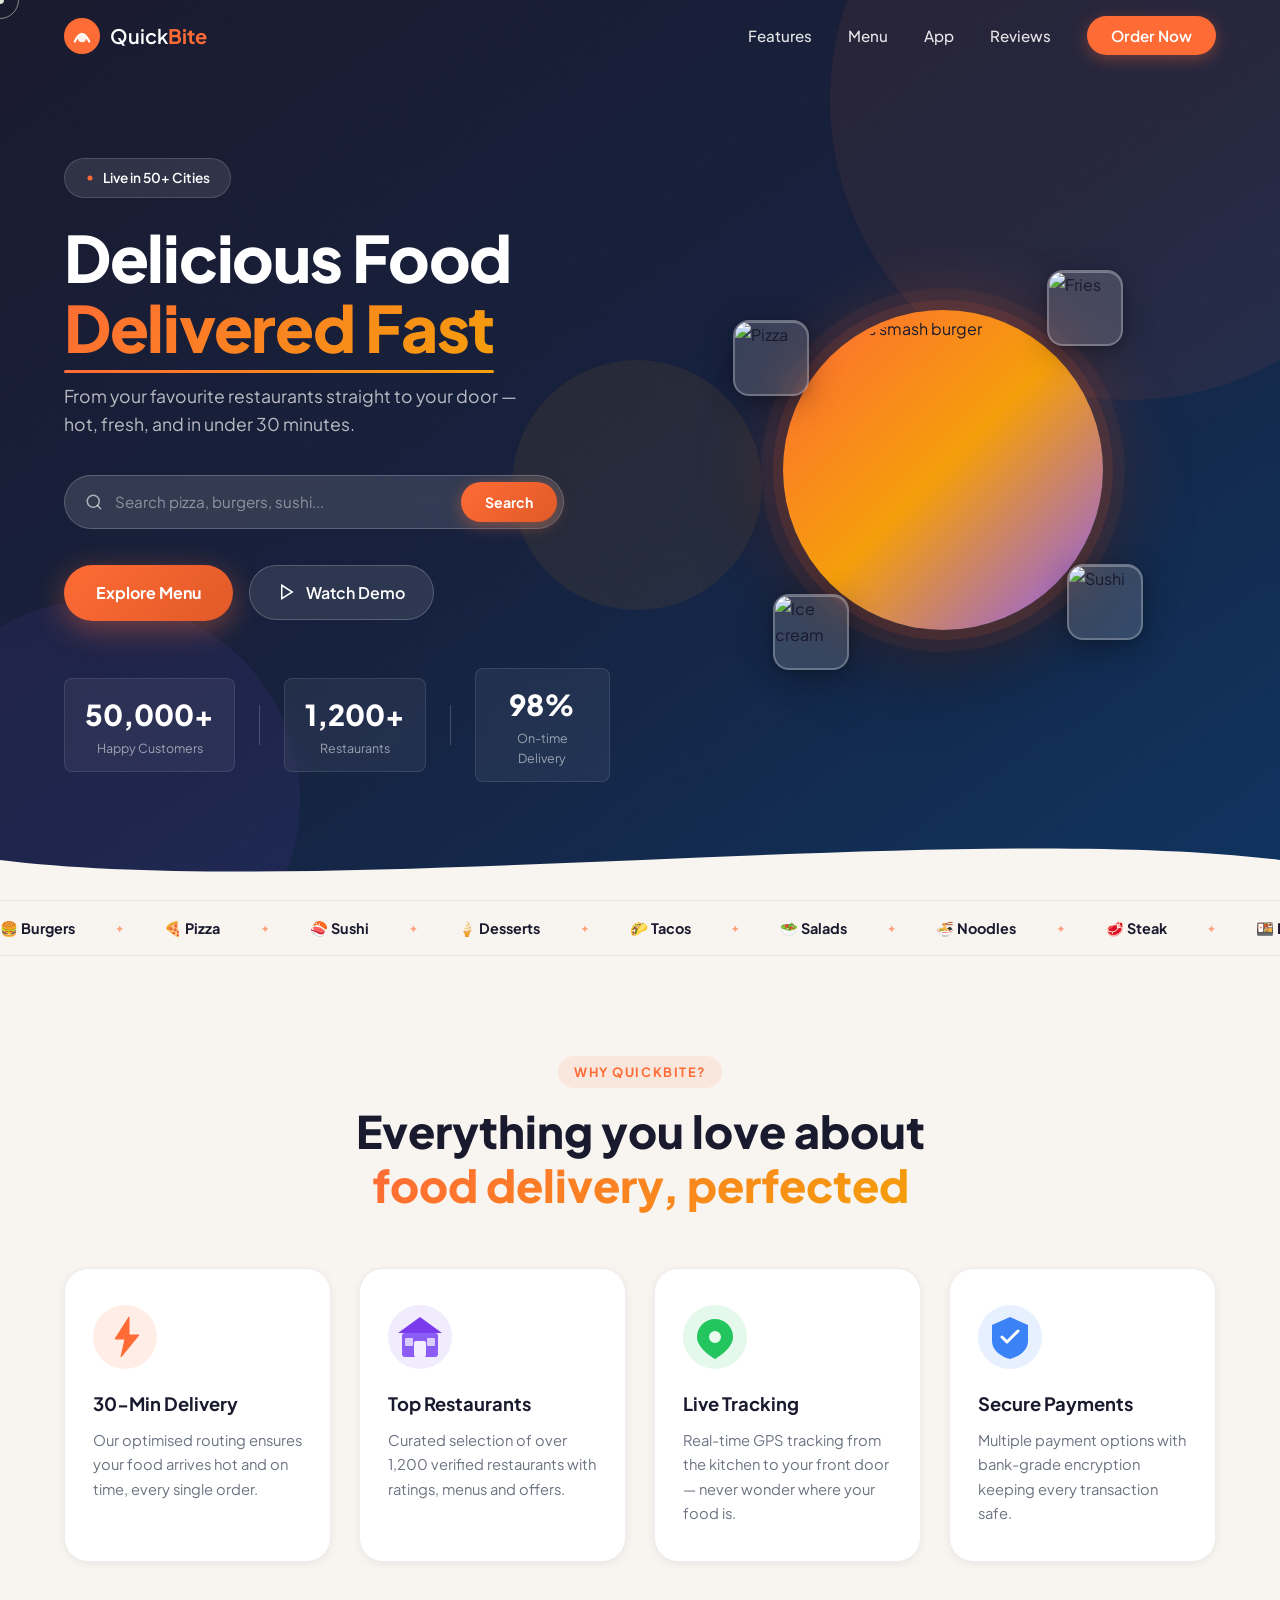
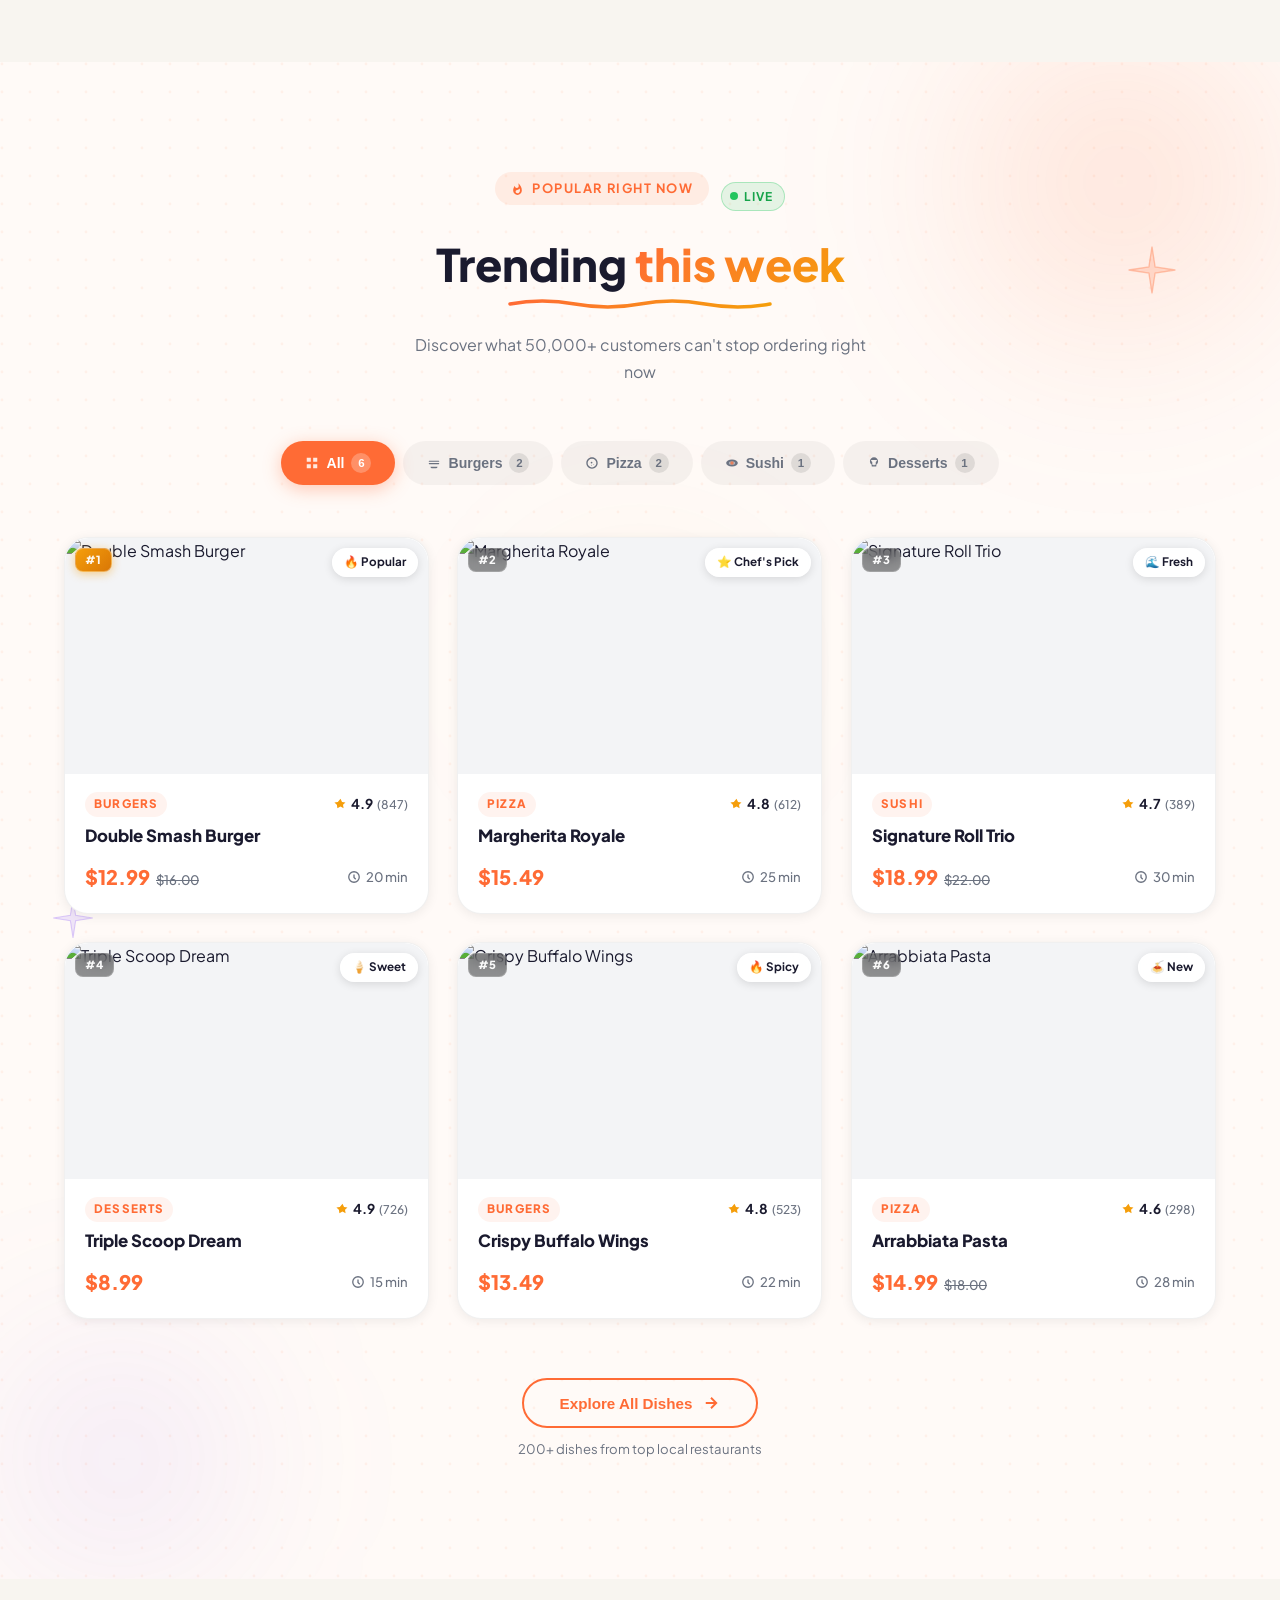
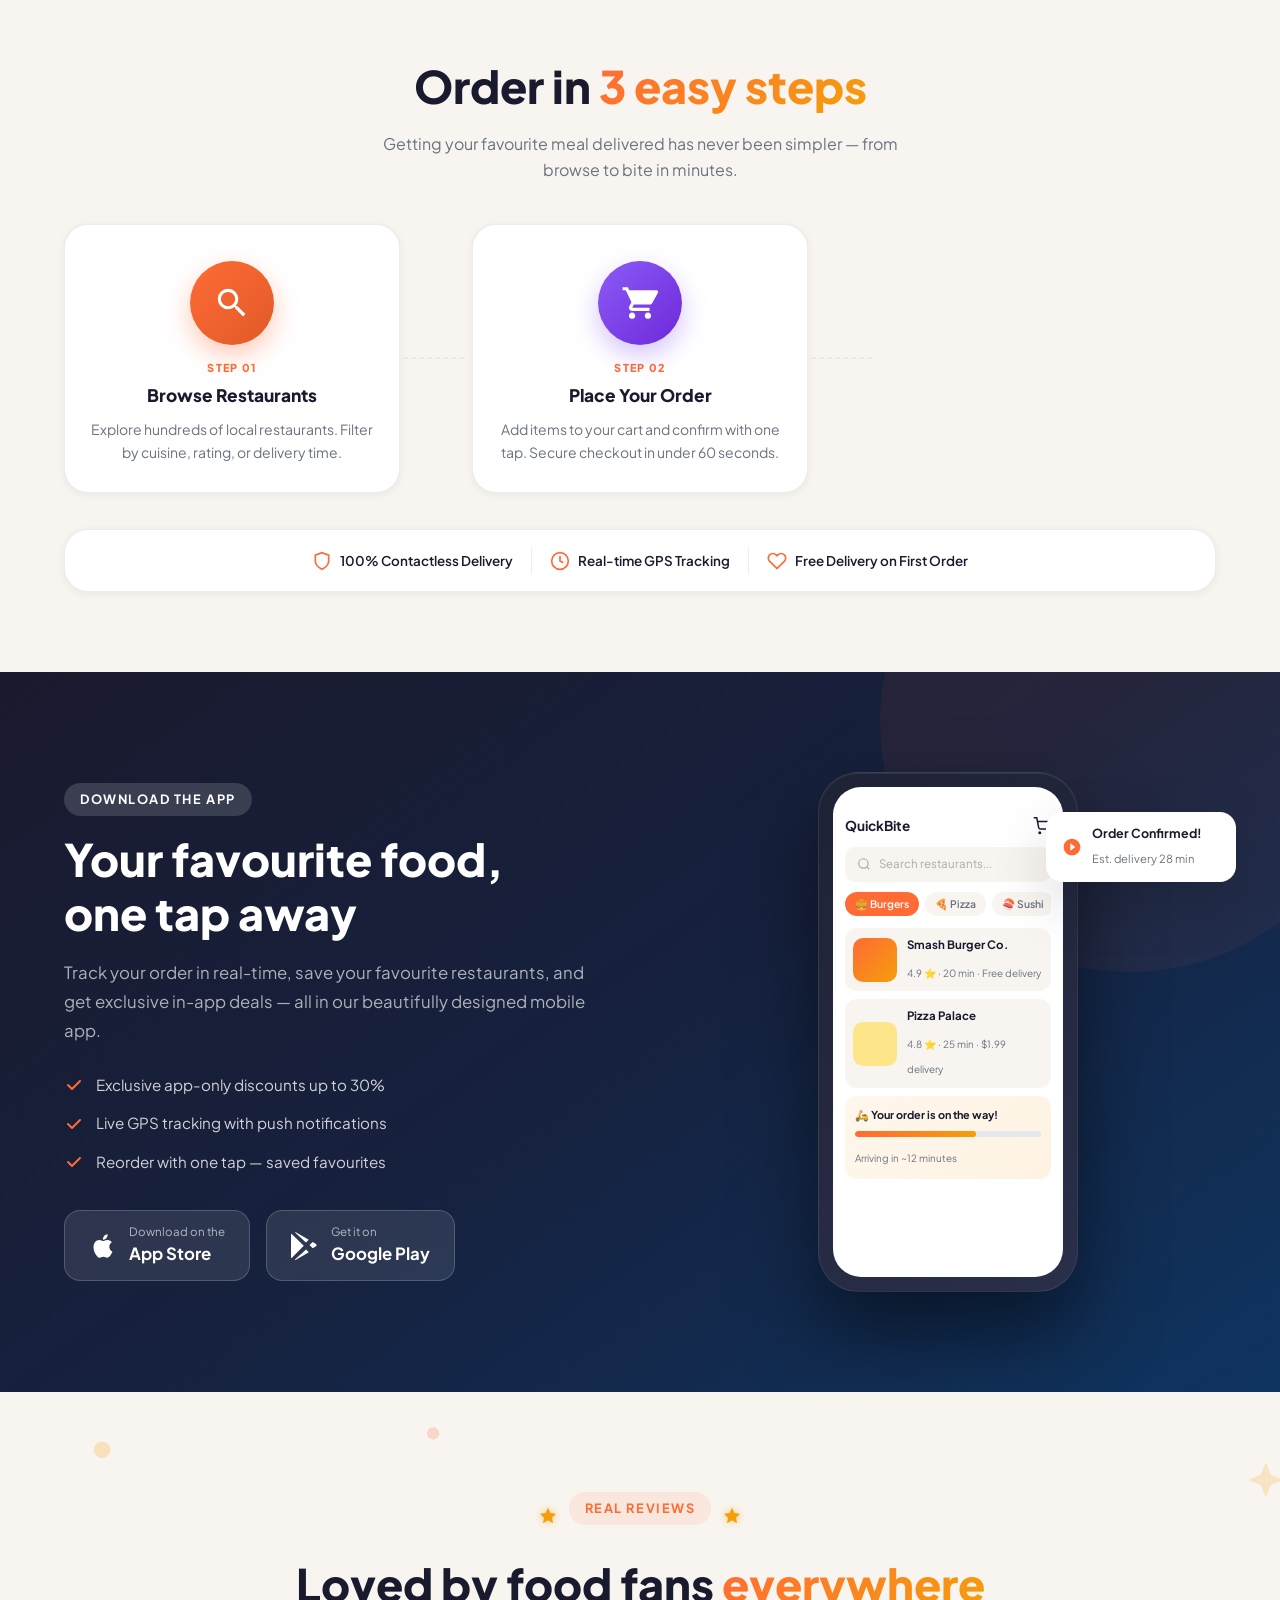
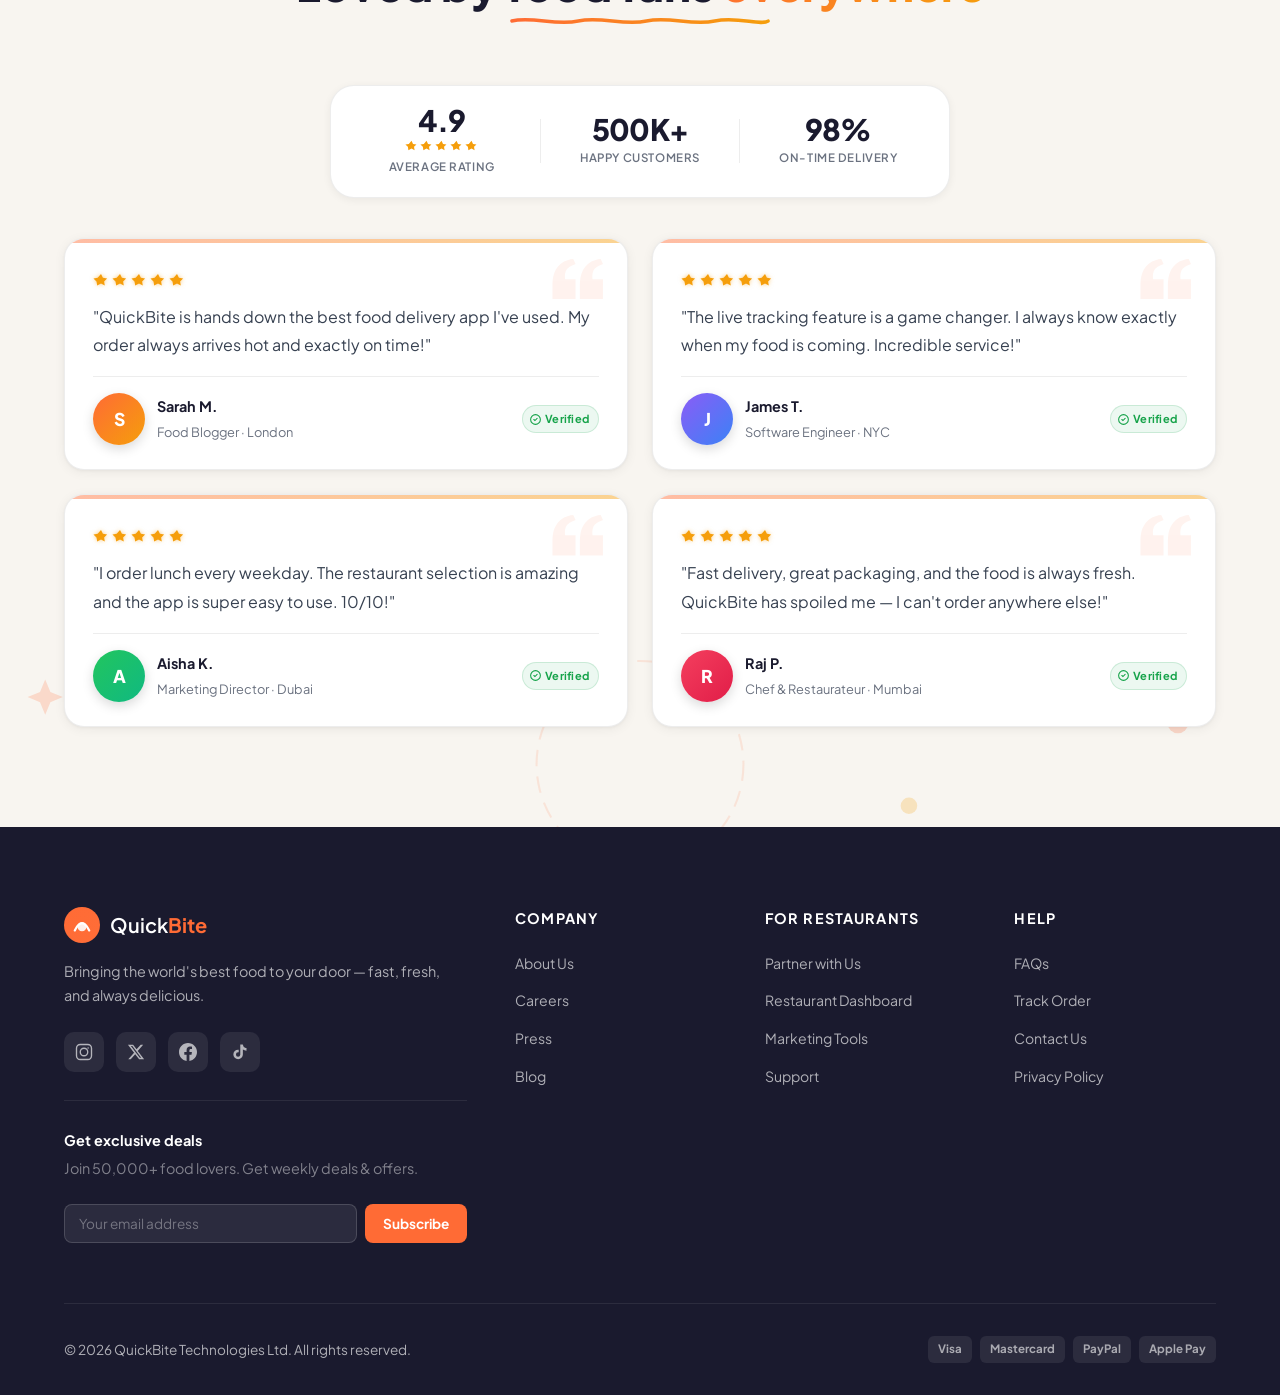
==== commit 516039d9: "feat: redesign menu section with animated background, filter pill indicator, and interactive card el" ====
--- a/food-delivery/index.html
+++ b/food-delivery/index.html
@@ -275,197 +275,330 @@
        POPULAR MENU
   ══════════════════════════════════════ -->
   <section class="menu" id="menu">
+
+    <!-- Decorative background layer -->
+    <div class="menu-bg" aria-hidden="true">
+      <div class="menu-orb menu-orb-1"></div>
+      <div class="menu-orb menu-orb-2"></div>
+      <div class="menu-orb menu-orb-3"></div>
+      <svg class="menu-dots-pattern" width="100%" height="100%" xmlns="http://www.w3.org/2000/svg">
+        <defs>
+          <pattern id="menuDotGrid" x="0" y="0" width="28" height="28" patternUnits="userSpaceOnUse">
+            <circle cx="2" cy="2" r="1.4" fill="rgba(255,107,53,0.10)"/>
+          </pattern>
+        </defs>
+        <rect width="100%" height="100%" fill="url(#menuDotGrid)"/>
+      </svg>
+      <!-- Floating SVG spark shapes -->
+      <svg class="menu-spark menu-spark-1" viewBox="0 0 40 40" fill="none" xmlns="http://www.w3.org/2000/svg">
+        <path d="M20 2 L22.4 17.6 L38 20 L22.4 22.4 L20 38 L17.6 22.4 L2 20 L17.6 17.6 Z" fill="rgba(255,107,53,0.18)" stroke="rgba(255,107,53,0.35)" stroke-width="1"/>
+      </svg>
+      <svg class="menu-spark menu-spark-2" viewBox="0 0 28 28" fill="none" xmlns="http://www.w3.org/2000/svg">
+        <circle cx="14" cy="14" r="12" stroke="rgba(245,158,11,0.25)" stroke-width="1.5" stroke-dasharray="4 3"/>
+      </svg>
+      <svg class="menu-spark menu-spark-3" viewBox="0 0 40 40" fill="none" xmlns="http://www.w3.org/2000/svg">
+        <path d="M20 2 L22.4 17.6 L38 20 L22.4 22.4 L20 38 L17.6 22.4 L2 20 L17.6 17.6 Z" fill="rgba(139,92,246,0.14)" stroke="rgba(139,92,246,0.28)" stroke-width="1"/>
+      </svg>
+    </div>
+
     <div class="container">
-      <div class="section-header">
-        <span class="section-tag">Popular Right Now</span>
+
+      <!-- ── Section header ── -->
+      <div class="section-header menu-section-header">
+        <div class="menu-tag-row">
+          <span class="section-tag">
+            <svg width="13" height="13" viewBox="0 0 24 24" fill="currentColor" aria-hidden="true" style="display:inline-block;vertical-align:middle;margin-right:5px"><path d="M13.5.67s.74 2.65.74 4.8c0 2.06-1.35 3.73-3.41 3.73-2.07 0-3.63-1.67-3.63-3.73l.03-.36C5.21 7.51 4 10.62 4 14c0 4.42 3.58 8 8 8s8-3.58 8-8C20 8.61 17.41 3.8 13.5.67zM11.71 19c-1.78 0-3.22-1.4-3.22-3.14 0-1.62 1.05-2.76 2.81-3.12 1.77-.36 3.6-1.21 4.62-2.58.39 1.29.59 2.65.59 4.04 0 2.65-2.15 4.8-4.8 4.8z"/></svg>
+            Popular Right Now
+          </span>
+          <div class="live-badge">
+            <span class="live-pulse"></span>
+            <span>Live</span>
+          </div>
+        </div>
         <h2>Trending <span class="gradient-text">this week</span></h2>
-      </div>
-
-      <!-- Filter tabs -->
-      <div class="filter-tabs">
-        <button class="tab active" data-filter="all">All</button>
-        <button class="tab" data-filter="burgers">Burgers</button>
-        <button class="tab" data-filter="pizza">Pizza</button>
-        <button class="tab" data-filter="sushi">Sushi</button>
-        <button class="tab" data-filter="desserts">Desserts</button>
-      </div>
-
+        <!-- Animated SVG wave underline -->
+        <svg class="heading-wave" viewBox="0 0 260 16" xmlns="http://www.w3.org/2000/svg" aria-hidden="true" preserveAspectRatio="none">
+          <defs>
+            <linearGradient id="waveGrad" x1="0%" y1="0%" x2="100%" y2="0%">
+              <stop offset="0%" stop-color="#ff6b35"/>
+              <stop offset="100%" stop-color="#f59e0b"/>
+            </linearGradient>
+          </defs>
+          <path class="wave-path" d="M0,8 Q32,2 65,8 T130,8 T195,8 T260,8" stroke="url(#waveGrad)" stroke-width="3.5" fill="none" stroke-linecap="round"/>
+        </svg>
+        <p class="menu-section-sub">Discover what 50,000+ customers can't stop ordering right now</p>
+      </div>
+
+      <!-- ── Filter tabs ── -->
+      <div class="filter-tabs" id="filterTabs" role="tablist">
+        <div class="tab-track" id="tabTrack"></div>
+        <button class="tab active" data-filter="all" role="tab" aria-selected="true">
+          <svg width="14" height="14" viewBox="0 0 24 24" fill="currentColor" aria-hidden="true"><path d="M3 3h7v7H3V3zm0 11h7v7H3v-7zm11-11h7v7h-7V3zm0 11h7v7h-7v-7z"/></svg>
+          All
+          <span class="tab-count">6</span>
+        </button>
+        <button class="tab" data-filter="burgers" role="tab" aria-selected="false">
+          <svg width="14" height="14" viewBox="0 0 24 24" fill="currentColor" aria-hidden="true"><path d="M4 14h16a1 1 0 000-2H4a1 1 0 000 2zm-1-5a1 1 0 001 1h16a1 1 0 000-2H4a1 1 0 00-1 1zm3 9.5C6 19.88 6.9 21 8 21h8c1.1 0 2-1.12 2-2.5H6z"/></svg>
+          Burgers
+          <span class="tab-count">2</span>
+        </button>
+        <button class="tab" data-filter="pizza" role="tab" aria-selected="false">
+          <svg width="14" height="14" viewBox="0 0 512 512" fill="currentColor" aria-hidden="true"><path d="M256 48C141.2 48 48 141.2 48 256s93.2 208 208 208 208-93.2 208-208S370.8 48 256 48zm0 368c-88.2 0-160-71.8-160-160S167.8 96 256 96s160 71.8 160 160-71.8 160-160 160zm-48-176a32 32 0 1164 0 32 32 0 01-64 0zm96 64a16 16 0 1132 0 16 16 0 01-32 0zm-80 32a16 16 0 1132 0 16 16 0 01-32 0z"/></svg>
+          Pizza
+          <span class="tab-count">2</span>
+        </button>
+        <button class="tab" data-filter="sushi" role="tab" aria-selected="false">
+          <svg width="14" height="14" viewBox="0 0 24 24" fill="currentColor" aria-hidden="true"><ellipse cx="12" cy="12" rx="10" ry="6"/><ellipse cx="12" cy="12" rx="5.5" ry="3.2" fill="white" opacity=".45"/><circle cx="12" cy="12" r="3" fill="#ff6b35" opacity=".7"/></svg>
+          Sushi
+          <span class="tab-count">1</span>
+        </button>
+        <button class="tab" data-filter="desserts" role="tab" aria-selected="false">
+          <svg width="14" height="14" viewBox="0 0 24 24" fill="currentColor" aria-hidden="true"><path d="M12 2C8.13 2 5 5.13 5 9c0 2.38 1.19 4.47 3 5.74V17c0 .55.45 1 1 1h6c.55 0 1-.45 1-1v-2.26c1.81-1.27 3-3.36 3-5.74 0-3.87-3.13-7-7-7zm1 14h-2v-1h2v1zm2-5.82V15h-6v-4.82C7.48 9.46 7 8.29 7 7h10c0 1.29-.48 2.46-2 3.18z"/></svg>
+          Desserts
+          <span class="tab-count">1</span>
+        </button>
+      </div>
+
+      <!-- ── Menu grid ── -->
       <div class="menu-grid" id="menuGrid">
 
-        <!-- Card 1 -->
-        <div class="menu-card" data-category="burgers">
+        <!-- Card 1 — Burgers -->
+        <div class="menu-card" data-category="burgers" data-rank="1">
           <div class="menu-img-wrap">
+            <span class="card-rank">#1</span>
             <div class="menu-img">
-              <img src="https://images.unsplash.com/photo-1568901346375-23c9450c58cd?auto=format&fit=crop&w=600&q=80" alt="Double Smash Burger" />
+              <img src="https://images.unsplash.com/photo-1568901346375-23c9450c58cd?auto=format&fit=crop&w=600&q=80" alt="Double Smash Burger" loading="lazy" />
             </div>
             <span class="badge-popular">🔥 Popular</span>
+            <button class="like-btn" aria-label="Like this dish">
+              <svg class="like-icon" viewBox="0 0 24 24" fill="none" stroke="currentColor" stroke-width="2.2"><path d="M20.84 4.61a5.5 5.5 0 00-7.78 0L12 5.67l-1.06-1.06a5.5 5.5 0 00-7.78 7.78l1.06 1.06L12 21.23l7.78-7.78 1.06-1.06a5.5 5.5 0 000-7.78z"/></svg>
+            </button>
             <button class="quick-add" aria-label="Add to cart">
               <svg viewBox="0 0 24 24" fill="none" stroke="currentColor" stroke-width="2.5"><line x1="12" y1="5" x2="12" y2="19"/><line x1="5" y1="12" x2="19" y2="12"/></svg>
             </button>
+            <div class="card-hover-info">
+              <svg viewBox="0 0 16 16" fill="currentColor" width="12" height="12" aria-hidden="true"><path d="M8 1a7 7 0 100 14A7 7 0 008 1zm3.5 7.5h-3v3h-1v-3h-3v-1h3v-3h1v3h3v1z"/></svg>
+              <span>2,400 orders this week</span>
+            </div>
           </div>
           <div class="menu-info">
             <div class="menu-meta">
               <span class="menu-category">Burgers</span>
               <span class="menu-rating">
-                <svg viewBox="0 0 16 16" fill="#f59e0b"><path d="M8 1l1.9 3.8 4.2.6-3 3 .7 4.2L8 10.6l-3.8 2-.7-4.2-3-3 4.2-.6z"/></svg>
-                4.9
+                <svg viewBox="0 0 16 16" fill="#f59e0b" aria-hidden="true"><path d="M8 1l1.9 3.8 4.2.6-3 3 .7 4.2L8 10.6l-3.8 2-.7-4.2-3-3 4.2-.6z"/></svg>
+                4.9 <span class="rating-count">(847)</span>
               </span>
             </div>
             <h3>Double Smash Burger</h3>
             <div class="menu-footer">
-              <span class="price">$12.99</span>
+              <div class="price-wrap">
+                <span class="price">$12.99</span>
+                <span class="price-original">$16.00</span>
+              </div>
               <span class="delivery-time">
-                <svg viewBox="0 0 16 16" fill="none" stroke="currentColor" stroke-width="1.5"><circle cx="8" cy="8" r="6"/><path d="M8 5v3.5l2 2"/></svg>
+                <svg viewBox="0 0 16 16" fill="none" stroke="currentColor" stroke-width="1.5" aria-hidden="true"><circle cx="8" cy="8" r="6"/><path d="M8 5v3.5l2 2"/></svg>
                 20 min
               </span>
             </div>
           </div>
         </div>
 
-        <!-- Card 2 -->
-        <div class="menu-card" data-category="pizza">
+        <!-- Card 2 — Pizza -->
+        <div class="menu-card" data-category="pizza" data-rank="2">
           <div class="menu-img-wrap">
+            <span class="card-rank">#2</span>
             <div class="menu-img">
-              <img src="https://images.unsplash.com/photo-1565299624946-b28f40a0ae38?auto=format&fit=crop&w=600&q=80" alt="Margherita Royale" />
+              <img src="https://images.unsplash.com/photo-1565299624946-b28f40a0ae38?auto=format&fit=crop&w=600&q=80" alt="Margherita Royale" loading="lazy" />
             </div>
             <span class="badge-popular">⭐ Chef's Pick</span>
+            <button class="like-btn" aria-label="Like this dish">
+              <svg class="like-icon" viewBox="0 0 24 24" fill="none" stroke="currentColor" stroke-width="2.2"><path d="M20.84 4.61a5.5 5.5 0 00-7.78 0L12 5.67l-1.06-1.06a5.5 5.5 0 00-7.78 7.78l1.06 1.06L12 21.23l7.78-7.78 1.06-1.06a5.5 5.5 0 000-7.78z"/></svg>
+            </button>
             <button class="quick-add" aria-label="Add to cart">
               <svg viewBox="0 0 24 24" fill="none" stroke="currentColor" stroke-width="2.5"><line x1="12" y1="5" x2="12" y2="19"/><line x1="5" y1="12" x2="19" y2="12"/></svg>
             </button>
+            <div class="card-hover-info">
+              <svg viewBox="0 0 16 16" fill="currentColor" width="12" height="12" aria-hidden="true"><path d="M8 1a7 7 0 100 14A7 7 0 008 1zm3.5 7.5h-3v3h-1v-3h-3v-1h3v-3h1v3h3v1z"/></svg>
+              <span>1,850 orders this week</span>
+            </div>
           </div>
           <div class="menu-info">
             <div class="menu-meta">
               <span class="menu-category">Pizza</span>
               <span class="menu-rating">
-                <svg viewBox="0 0 16 16" fill="#f59e0b"><path d="M8 1l1.9 3.8 4.2.6-3 3 .7 4.2L8 10.6l-3.8 2-.7-4.2-3-3 4.2-.6z"/></svg>
-                4.8
+                <svg viewBox="0 0 16 16" fill="#f59e0b" aria-hidden="true"><path d="M8 1l1.9 3.8 4.2.6-3 3 .7 4.2L8 10.6l-3.8 2-.7-4.2-3-3 4.2-.6z"/></svg>
+                4.8 <span class="rating-count">(612)</span>
               </span>
             </div>
             <h3>Margherita Royale</h3>
             <div class="menu-footer">
-              <span class="price">$15.49</span>
+              <div class="price-wrap">
+                <span class="price">$15.49</span>
+              </div>
               <span class="delivery-time">
-                <svg viewBox="0 0 16 16" fill="none" stroke="currentColor" stroke-width="1.5"><circle cx="8" cy="8" r="6"/><path d="M8 5v3.5l2 2"/></svg>
+                <svg viewBox="0 0 16 16" fill="none" stroke="currentColor" stroke-width="1.5" aria-hidden="true"><circle cx="8" cy="8" r="6"/><path d="M8 5v3.5l2 2"/></svg>
                 25 min
               </span>
             </div>
           </div>
         </div>
 
-        <!-- Card 3 -->
-        <div class="menu-card" data-category="sushi">
+        <!-- Card 3 — Sushi -->
+        <div class="menu-card" data-category="sushi" data-rank="3">
           <div class="menu-img-wrap">
+            <span class="card-rank">#3</span>
             <div class="menu-img">
-              <img src="https://images.unsplash.com/photo-1553621042-f6e147245754?auto=format&fit=crop&w=600&q=80" alt="Signature Roll Trio" />
+              <img src="https://images.unsplash.com/photo-1553621042-f6e147245754?auto=format&fit=crop&w=600&q=80" alt="Signature Roll Trio" loading="lazy" />
             </div>
             <span class="badge-popular">🌊 Fresh</span>
+            <button class="like-btn" aria-label="Like this dish">
+              <svg class="like-icon" viewBox="0 0 24 24" fill="none" stroke="currentColor" stroke-width="2.2"><path d="M20.84 4.61a5.5 5.5 0 00-7.78 0L12 5.67l-1.06-1.06a5.5 5.5 0 00-7.78 7.78l1.06 1.06L12 21.23l7.78-7.78 1.06-1.06a5.5 5.5 0 000-7.78z"/></svg>
+            </button>
             <button class="quick-add" aria-label="Add to cart">
               <svg viewBox="0 0 24 24" fill="none" stroke="currentColor" stroke-width="2.5"><line x1="12" y1="5" x2="12" y2="19"/><line x1="5" y1="12" x2="19" y2="12"/></svg>
             </button>
+            <div class="card-hover-info">
+              <svg viewBox="0 0 16 16" fill="currentColor" width="12" height="12" aria-hidden="true"><path d="M8 1a7 7 0 100 14A7 7 0 008 1zm3.5 7.5h-3v3h-1v-3h-3v-1h3v-3h1v3h3v1z"/></svg>
+              <span>1,120 orders this week</span>
+            </div>
           </div>
           <div class="menu-info">
             <div class="menu-meta">
               <span class="menu-category">Sushi</span>
               <span class="menu-rating">
-                <svg viewBox="0 0 16 16" fill="#f59e0b"><path d="M8 1l1.9 3.8 4.2.6-3 3 .7 4.2L8 10.6l-3.8 2-.7-4.2-3-3 4.2-.6z"/></svg>
-                4.7
+                <svg viewBox="0 0 16 16" fill="#f59e0b" aria-hidden="true"><path d="M8 1l1.9 3.8 4.2.6-3 3 .7 4.2L8 10.6l-3.8 2-.7-4.2-3-3 4.2-.6z"/></svg>
+                4.7 <span class="rating-count">(389)</span>
               </span>
             </div>
             <h3>Signature Roll Trio</h3>
             <div class="menu-footer">
-              <span class="price">$18.99</span>
+              <div class="price-wrap">
+                <span class="price">$18.99</span>
+                <span class="price-original">$22.00</span>
+              </div>
               <span class="delivery-time">
-                <svg viewBox="0 0 16 16" fill="none" stroke="currentColor" stroke-width="1.5"><circle cx="8" cy="8" r="6"/><path d="M8 5v3.5l2 2"/></svg>
+                <svg viewBox="0 0 16 16" fill="none" stroke="currentColor" stroke-width="1.5" aria-hidden="true"><circle cx="8" cy="8" r="6"/><path d="M8 5v3.5l2 2"/></svg>
                 30 min
               </span>
             </div>
           </div>
         </div>
 
-        <!-- Card 4 -->
-        <div class="menu-card" data-category="desserts">
+        <!-- Card 4 — Desserts -->
+        <div class="menu-card" data-category="desserts" data-rank="4">
           <div class="menu-img-wrap">
+            <span class="card-rank">#4</span>
             <div class="menu-img">
-              <img src="https://images.unsplash.com/photo-1497034825429-c343d7c6a68f?auto=format&fit=crop&w=600&q=80" alt="Triple Scoop Dream" />
+              <img src="https://images.unsplash.com/photo-1497034825429-c343d7c6a68f?auto=format&fit=crop&w=600&q=80" alt="Triple Scoop Dream" loading="lazy" />
             </div>
             <span class="badge-popular">🍦 Sweet</span>
+            <button class="like-btn" aria-label="Like this dish">
+              <svg class="like-icon" viewBox="0 0 24 24" fill="none" stroke="currentColor" stroke-width="2.2"><path d="M20.84 4.61a5.5 5.5 0 00-7.78 0L12 5.67l-1.06-1.06a5.5 5.5 0 00-7.78 7.78l1.06 1.06L12 21.23l7.78-7.78 1.06-1.06a5.5 5.5 0 000-7.78z"/></svg>
+            </button>
             <button class="quick-add" aria-label="Add to cart">
               <svg viewBox="0 0 24 24" fill="none" stroke="currentColor" stroke-width="2.5"><line x1="12" y1="5" x2="12" y2="19"/><line x1="5" y1="12" x2="19" y2="12"/></svg>
             </button>
+            <div class="card-hover-info">
+              <svg viewBox="0 0 16 16" fill="currentColor" width="12" height="12" aria-hidden="true"><path d="M8 1a7 7 0 100 14A7 7 0 008 1zm3.5 7.5h-3v3h-1v-3h-3v-1h3v-3h1v3h3v1z"/></svg>
+              <span>980 orders this week</span>
+            </div>
           </div>
           <div class="menu-info">
             <div class="menu-meta">
               <span class="menu-category">Desserts</span>
               <span class="menu-rating">
-                <svg viewBox="0 0 16 16" fill="#f59e0b"><path d="M8 1l1.9 3.8 4.2.6-3 3 .7 4.2L8 10.6l-3.8 2-.7-4.2-3-3 4.2-.6z"/></svg>
-                4.9
+                <svg viewBox="0 0 16 16" fill="#f59e0b" aria-hidden="true"><path d="M8 1l1.9 3.8 4.2.6-3 3 .7 4.2L8 10.6l-3.8 2-.7-4.2-3-3 4.2-.6z"/></svg>
+                4.9 <span class="rating-count">(726)</span>
               </span>
             </div>
             <h3>Triple Scoop Dream</h3>
             <div class="menu-footer">
-              <span class="price">$8.99</span>
+              <div class="price-wrap">
+                <span class="price">$8.99</span>
+              </div>
               <span class="delivery-time">
-                <svg viewBox="0 0 16 16" fill="none" stroke="currentColor" stroke-width="1.5"><circle cx="8" cy="8" r="6"/><path d="M8 5v3.5l2 2"/></svg>
+                <svg viewBox="0 0 16 16" fill="none" stroke="currentColor" stroke-width="1.5" aria-hidden="true"><circle cx="8" cy="8" r="6"/><path d="M8 5v3.5l2 2"/></svg>
                 15 min
               </span>
             </div>
           </div>
         </div>
 
-        <!-- Card 5 -->
-        <div class="menu-card" data-category="burgers">
+        <!-- Card 5 — Burgers -->
+        <div class="menu-card" data-category="burgers" data-rank="5">
           <div class="menu-img-wrap">
+            <span class="card-rank">#5</span>
             <div class="menu-img">
-              <img src="https://images.unsplash.com/photo-1567620832903-9fc6debc209f?auto=format&fit=crop&w=600&q=80" alt="Crispy Buffalo Wings" />
+              <img src="https://images.unsplash.com/photo-1567620832903-9fc6debc209f?auto=format&fit=crop&w=600&q=80" alt="Crispy Buffalo Wings" loading="lazy" />
             </div>
             <span class="badge-popular">🔥 Spicy</span>
+            <button class="like-btn" aria-label="Like this dish">
+              <svg class="like-icon" viewBox="0 0 24 24" fill="none" stroke="currentColor" stroke-width="2.2"><path d="M20.84 4.61a5.5 5.5 0 00-7.78 0L12 5.67l-1.06-1.06a5.5 5.5 0 00-7.78 7.78l1.06 1.06L12 21.23l7.78-7.78 1.06-1.06a5.5 5.5 0 000-7.78z"/></svg>
+            </button>
             <button class="quick-add" aria-label="Add to cart">
               <svg viewBox="0 0 24 24" fill="none" stroke="currentColor" stroke-width="2.5"><line x1="12" y1="5" x2="12" y2="19"/><line x1="5" y1="12" x2="19" y2="12"/></svg>
             </button>
+            <div class="card-hover-info">
+              <svg viewBox="0 0 16 16" fill="currentColor" width="12" height="12" aria-hidden="true"><path d="M8 1a7 7 0 100 14A7 7 0 008 1zm3.5 7.5h-3v3h-1v-3h-3v-1h3v-3h1v3h3v1z"/></svg>
+              <span>760 orders this week</span>
+            </div>
           </div>
           <div class="menu-info">
             <div class="menu-meta">
               <span class="menu-category">Burgers</span>
               <span class="menu-rating">
-                <svg viewBox="0 0 16 16" fill="#f59e0b"><path d="M8 1l1.9 3.8 4.2.6-3 3 .7 4.2L8 10.6l-3.8 2-.7-4.2-3-3 4.2-.6z"/></svg>
-                4.8
+                <svg viewBox="0 0 16 16" fill="#f59e0b" aria-hidden="true"><path d="M8 1l1.9 3.8 4.2.6-3 3 .7 4.2L8 10.6l-3.8 2-.7-4.2-3-3 4.2-.6z"/></svg>
+                4.8 <span class="rating-count">(523)</span>
               </span>
             </div>
             <h3>Crispy Buffalo Wings</h3>
             <div class="menu-footer">
-              <span class="price">$13.49</span>
+              <div class="price-wrap">
+                <span class="price">$13.49</span>
+              </div>
               <span class="delivery-time">
-                <svg viewBox="0 0 16 16" fill="none" stroke="currentColor" stroke-width="1.5"><circle cx="8" cy="8" r="6"/><path d="M8 5v3.5l2 2"/></svg>
+                <svg viewBox="0 0 16 16" fill="none" stroke="currentColor" stroke-width="1.5" aria-hidden="true"><circle cx="8" cy="8" r="6"/><path d="M8 5v3.5l2 2"/></svg>
                 22 min
               </span>
             </div>
           </div>
         </div>
 
-        <!-- Card 6 -->
-        <div class="menu-card" data-category="pizza">
+        <!-- Card 6 — Pizza -->
+        <div class="menu-card" data-category="pizza" data-rank="6">
           <div class="menu-img-wrap">
+            <span class="card-rank">#6</span>
             <div class="menu-img">
-              <img src="https://images.unsplash.com/photo-1555949258-eb67b1ef0ceb?auto=format&fit=crop&w=600&q=80" alt="Arrabbiata Pasta" />
+              <img src="https://images.unsplash.com/photo-1555949258-eb67b1ef0ceb?auto=format&fit=crop&w=600&q=80" alt="Arrabbiata Pasta" loading="lazy" />
             </div>
             <span class="badge-popular">🍝 New</span>
+            <button class="like-btn" aria-label="Like this dish">
+              <svg class="like-icon" viewBox="0 0 24 24" fill="none" stroke="currentColor" stroke-width="2.2"><path d="M20.84 4.61a5.5 5.5 0 00-7.78 0L12 5.67l-1.06-1.06a5.5 5.5 0 00-7.78 7.78l1.06 1.06L12 21.23l7.78-7.78 1.06-1.06a5.5 5.5 0 000-7.78z"/></svg>
+            </button>
             <button class="quick-add" aria-label="Add to cart">
               <svg viewBox="0 0 24 24" fill="none" stroke="currentColor" stroke-width="2.5"><line x1="12" y1="5" x2="12" y2="19"/><line x1="5" y1="12" x2="19" y2="12"/></svg>
             </button>
+            <div class="card-hover-info">
+              <svg viewBox="0 0 16 16" fill="currentColor" width="12" height="12" aria-hidden="true"><path d="M8 1a7 7 0 100 14A7 7 0 008 1zm3.5 7.5h-3v3h-1v-3h-3v-1h3v-3h1v3h3v1z"/></svg>
+              <span>640 orders this week</span>
+            </div>
           </div>
           <div class="menu-info">
             <div class="menu-meta">
               <span class="menu-category">Pizza</span>
               <span class="menu-rating">
-                <svg viewBox="0 0 16 16" fill="#f59e0b"><path d="M8 1l1.9 3.8 4.2.6-3 3 .7 4.2L8 10.6l-3.8 2-.7-4.2-3-3 4.2-.6z"/></svg>
-                4.6
+                <svg viewBox="0 0 16 16" fill="#f59e0b" aria-hidden="true"><path d="M8 1l1.9 3.8 4.2.6-3 3 .7 4.2L8 10.6l-3.8 2-.7-4.2-3-3 4.2-.6z"/></svg>
+                4.6 <span class="rating-count">(298)</span>
               </span>
             </div>
             <h3>Arrabbiata Pasta</h3>
             <div class="menu-footer">
-              <span class="price">$14.99</span>
+              <div class="price-wrap">
+                <span class="price">$14.99</span>
+                <span class="price-original">$18.00</span>
+              </div>
               <span class="delivery-time">
-                <svg viewBox="0 0 16 16" fill="none" stroke="currentColor" stroke-width="1.5"><circle cx="8" cy="8" r="6"/><path d="M8 5v3.5l2 2"/></svg>
+                <svg viewBox="0 0 16 16" fill="none" stroke="currentColor" stroke-width="1.5" aria-hidden="true"><circle cx="8" cy="8" r="6"/><path d="M8 5v3.5l2 2"/></svg>
                 28 min
               </span>
             </div>
@@ -473,6 +606,16 @@
         </div>
 
       </div><!-- /menu-grid -->
+
+      <!-- ── View-all CTA ── -->
+      <div class="menu-view-all">
+        <button class="view-all-btn" type="button">
+          <span>Explore All Dishes</span>
+          <svg viewBox="0 0 24 24" fill="none" stroke="currentColor" stroke-width="2.5" width="18" height="18" aria-hidden="true"><path d="M5 12h14M12 5l7 7-7 7"/></svg>
+        </button>
+        <p class="menu-view-hint">200+ dishes from top local restaurants</p>
+      </div>
+
     </div>
   </section>
 
--- a/food-delivery/styles.css
+++ b/food-delivery/styles.css
@@ -526,104 +526,362 @@
 
 /* ── 7. Menu ──────────────────────────────── */
 .menu {
-  padding: 100px 0;
-  background: var(--white);
-}
-
-/* Filter tabs */
-.filter-tabs {
-  display: flex;
+  padding: 110px 0 120px;
+  background: #fffaf7;
+  position: relative;
+  overflow: hidden;
+}
+
+/* ── Background decoration ── */
+.menu-bg {
+  position: absolute;
+  inset: 0;
+  pointer-events: none;
+  z-index: 0;
+}
+
+.menu-dots-pattern {
+  position: absolute;
+  inset: 0;
+  opacity: 0.7;
+}
+
+.menu-orb {
+  position: absolute;
+  border-radius: 50%;
+  filter: blur(80px);
+  pointer-events: none;
+}
+.menu-orb-1 {
+  width: 480px; height: 480px;
+  background: radial-gradient(circle, rgba(255,107,53,.18) 0%, transparent 70%);
+  top: -120px; right: -80px;
+  animation: orbDrift1 10s ease-in-out infinite alternate;
+}
+.menu-orb-2 {
+  width: 360px; height: 360px;
+  background: radial-gradient(circle, rgba(139,92,246,.13) 0%, transparent 70%);
+  bottom: -60px; left: -60px;
+  animation: orbDrift2 13s ease-in-out infinite alternate;
+}
+.menu-orb-3 {
+  width: 280px; height: 280px;
+  background: radial-gradient(circle, rgba(245,158,11,.12) 0%, transparent 70%);
+  top: 40%; left: 50%;
+  transform: translate(-50%, -50%);
+  animation: orbDrift1 16s ease-in-out infinite alternate-reverse;
+}
+
+@keyframes orbDrift1 {
+  from { transform: translate(0, 0) scale(1); }
+  to   { transform: translate(30px, 20px) scale(1.08); }
+}
+@keyframes orbDrift2 {
+  from { transform: translate(0, 0) scale(1); }
+  to   { transform: translate(-20px, 30px) scale(1.06); }
+}
+
+/* Floating SVG sparks */
+.menu-spark {
+  position: absolute;
+  pointer-events: none;
+}
+.menu-spark-1 {
+  width: 52px; height: 52px;
+  top: 12%; right: 8%;
+  animation: sparkFloat 7s ease-in-out infinite;
+}
+.menu-spark-2 {
+  width: 36px; height: 36px;
+  bottom: 18%; right: 14%;
+  animation: sparkFloat 9s ease-in-out infinite reverse;
+}
+.menu-spark-3 {
+  width: 44px; height: 44px;
+  top: 55%; left: 4%;
+  animation: sparkFloat 11s ease-in-out infinite;
+}
+@keyframes sparkFloat {
+  0%,100% { transform: translateY(0) rotate(0deg); opacity: .8; }
+  50%      { transform: translateY(-18px) rotate(20deg); opacity: 1; }
+}
+
+/* ── Section header extras ── */
+.menu-section-header { position: relative; z-index: 1; }
+
+.menu-tag-row {
+  display: flex;
+  align-items: center;
   justify-content: center;
   gap: 12px;
+  margin-bottom: 16px;
+}
+
+/* Live badge */
+.live-badge {
+  display: inline-flex;
+  align-items: center;
+  gap: 6px;
+  background: rgba(34,197,94,.12);
+  color: #16a34a;
+  border: 1px solid rgba(34,197,94,.3);
+  border-radius: 100px;
+  padding: 4px 12px 4px 8px;
+  font-size: 0.75rem;
+  font-weight: 700;
+  letter-spacing: .06em;
+  text-transform: uppercase;
+}
+.live-pulse {
+  display: inline-block;
+  width: 8px; height: 8px;
+  background: #22c55e;
+  border-radius: 50%;
+  box-shadow: 0 0 0 0 rgba(34,197,94,.5);
+  animation: livePing 1.6s ease-in-out infinite;
+}
+@keyframes livePing {
+  0%  { box-shadow: 0 0 0 0 rgba(34,197,94,.55); }
+  70% { box-shadow: 0 0 0 7px rgba(34,197,94,0); }
+  100%{ box-shadow: 0 0 0 0 rgba(34,197,94,0); }
+}
+
+/* Animated wave underline under h2 */
+.heading-wave {
+  display: block;
+  width: 260px;
+  height: 16px;
+  margin: 6px auto 20px;
+  overflow: visible;
+}
+.wave-path {
+  stroke-dasharray: 600;
+  stroke-dashoffset: 600;
+  animation: waveDraw 1.4s 0.6s cubic-bezier(0.4,0,0.2,1) forwards;
+}
+@keyframes waveDraw {
+  to { stroke-dashoffset: 0; }
+}
+
+.menu-section-sub {
+  color: var(--grey);
+  font-size: 1rem;
+  max-width: 460px;
+  margin: 0 auto 56px;
+  line-height: 1.65;
+}
+
+/* ── Filter tabs ── */
+.filter-tabs {
+  display: flex;
+  justify-content: center;
+  align-items: center;
+  gap: 8px;
   flex-wrap: wrap;
-  margin-bottom: 48px;
+  margin-bottom: 52px;
+  position: relative;
+  z-index: 1;
+}
+
+/* Sliding pill indicator (positioned by JS) */
+.tab-track {
+  position: absolute;
+  height: 44px;
+  background: var(--orange);
+  border-radius: 100px;
+  box-shadow: 0 4px 18px rgba(255,107,53,.35);
+  transition: left 0.38s cubic-bezier(0.4,0,0.2,1),
+              width 0.38s cubic-bezier(0.4,0,0.2,1);
+  pointer-events: none;
+  z-index: 0;
+  opacity: 0; /* shown by JS once positioned */
 }
 
 .tab {
-  padding: 10px 24px;
+  position: relative;
+  z-index: 1;
+  display: inline-flex;
+  align-items: center;
+  gap: 7px;
+  padding: 10px 22px;
   border-radius: 100px;
-  border: 2px solid var(--border);
-  background: none;
-  font-size: 0.9rem;
+  border: 2px solid transparent;
+  background: rgba(0,0,0,.04);
+  font-size: 0.88rem;
   font-weight: 600;
   color: var(--grey);
   cursor: pointer;
-  transition: all var(--transition);
-}
-.tab:hover { border-color: var(--orange); color: var(--orange); }
+  transition: color 0.28s ease, background 0.28s ease, border-color 0.28s ease;
+  white-space: nowrap;
+}
+.tab svg { flex-shrink: 0; transition: transform 0.28s ease; }
+.tab:hover {
+  color: var(--orange);
+  background: rgba(255,107,53,.07);
+  border-color: rgba(255,107,53,.22);
+}
+.tab:hover svg { transform: scale(1.18); }
 .tab.active {
-  background: var(--orange);
-  border-color: var(--orange);
   color: #fff;
-  box-shadow: 0 4px 16px rgba(255,107,53,.3);
-}
-
-/* Menu grid */
+  background: transparent;
+  border-color: transparent;
+}
+.tab.active svg { color: rgba(255,255,255,.85); }
+
+.tab-count {
+  display: inline-flex;
+  align-items: center;
+  justify-content: center;
+  min-width: 20px;
+  height: 20px;
+  padding: 0 5px;
+  border-radius: 100px;
+  font-size: 0.72rem;
+  font-weight: 800;
+  background: rgba(0,0,0,.09);
+  color: inherit;
+  transition: background 0.28s ease;
+}
+.tab.active .tab-count { background: rgba(255,255,255,.25); }
+
+/* ── Menu grid ── */
 .menu-grid {
   display: grid;
-  grid-template-columns: repeat(auto-fill, minmax(300px, 1fr));
+  grid-template-columns: repeat(auto-fill, minmax(310px, 1fr));
   gap: 28px;
-}
-
+  position: relative;
+  z-index: 1;
+}
+
+/* ── Menu card ── */
 .menu-card {
   background: var(--card-bg);
   border-radius: var(--radius-lg);
-  border: 1px solid var(--border);
+  border: 1px solid rgba(0,0,0,.06);
   overflow: hidden;
-  box-shadow: var(--shadow-sm);
-  transition: transform var(--transition), box-shadow var(--transition), opacity .4s ease;
-}
-.menu-card:hover {
-  /* lift + shadow handled by GSAP in initMenuHover —
-     keeping only non-transform properties here */
+  box-shadow: 0 2px 12px rgba(0,0,0,.07);
+  transition: box-shadow var(--transition), opacity .35s ease;
+  will-change: transform;
 }
 .menu-card.hidden { display: none; }
-
-/* Food image area */
+.menu-card.is-exiting {
+  animation: cardExit 0.28s ease forwards;
+}
+.menu-card.is-entering {
+  animation: cardEnter 0.38s cubic-bezier(0.34,1.4,0.64,1) forwards;
+}
+@keyframes cardExit {
+  to { opacity: 0; transform: scale(0.92) translateY(8px); }
+}
+@keyframes cardEnter {
+  from { opacity: 0; transform: scale(0.88) translateY(16px); }
+  to   { opacity: 1; transform: scale(1) translateY(0); }
+}
+
+/* ── Image wrap ── */
 .menu-img-wrap {
   position: relative;
   overflow: hidden;
-  /* Own rounded top corners so the image never goes rectangular
-     even when JS applies a 3-D transform to the card */
   border-radius: var(--radius-lg) var(--radius-lg) 0 0;
 }
 
 .menu-img {
-  height: 220px;
+  height: 236px;
   overflow: hidden;
   background: #f3f4f6;
   position: relative;
-  /* No transform on the container — image handles zoom alone */
-}
-.menu-card:hover .menu-img { transform: none; }
-
-/* Real photo fills the card */
+}
 .menu-img img {
   width: 100%;
   height: 100%;
   object-fit: cover;
   display: block;
-  transition: transform 0.6s cubic-bezier(0.25, 0.46, 0.45, 0.94);
-}
-.menu-card:hover .menu-img img { transform: scale(1.06); }
-
-/* Badges on cards */
+  transition: transform 0.65s cubic-bezier(0.25, 0.46, 0.45, 0.94);
+}
+.menu-card:hover .menu-img img { transform: scale(1.07); }
+
+/* ── Rank badge (top-left, large) ── */
+.card-rank {
+  position: absolute;
+  top: 10px; left: 10px;
+  z-index: 3;
+  font-size: 0.7rem;
+  font-weight: 900;
+  letter-spacing: .04em;
+  color: rgba(255,255,255,.95);
+  background: rgba(0,0,0,.42);
+  backdrop-filter: blur(6px);
+  border-radius: 8px;
+  padding: 3px 9px;
+  line-height: 1.4;
+  border: 1px solid rgba(255,255,255,.18);
+}
+/* Gold for #1 */
+.menu-card[data-rank="1"] .card-rank {
+  background: linear-gradient(135deg, #f59e0b, #d97706);
+  border-color: rgba(255,255,255,.3);
+  box-shadow: 0 2px 10px rgba(245,158,11,.45);
+}
+
+/* ── Popular badge (top-right) ── */
 .badge-popular {
   position: absolute;
-  top: 12px; left: 12px;
-  background: rgba(255,255,255,.92);
+  top: 10px; right: 10px;
+  z-index: 3;
+  background: rgba(255,255,255,.93);
+  backdrop-filter: blur(10px);
+  border-radius: 100px;
+  padding: 4px 11px;
+  font-size: 0.73rem;
+  font-weight: 700;
+  box-shadow: 0 2px 10px rgba(0,0,0,.12);
+  border: 1px solid rgba(255,255,255,.6);
+}
+
+/* ── Like button (bottom-left) ── */
+.like-btn {
+  position: absolute;
+  bottom: 12px; left: 12px;
+  z-index: 3;
+  width: 36px; height: 36px;
+  background: rgba(255,255,255,.9);
   backdrop-filter: blur(8px);
-  border-radius: 100px;
-  padding: 4px 12px;
-  font-size: 0.75rem;
-  font-weight: 700;
-  box-shadow: var(--shadow-sm);
-}
-
-/* Quick add button */
+  border: none;
+  border-radius: 50%;
+  cursor: pointer;
+  display: flex;
+  align-items: center;
+  justify-content: center;
+  box-shadow: 0 3px 12px rgba(0,0,0,.14);
+  opacity: 0;
+  transform: translateY(8px) scale(0.75);
+  transition:
+    transform 0.32s cubic-bezier(0.34,1.56,0.64,1),
+    opacity   0.25s ease,
+    background 0.2s ease;
+}
+.menu-card:hover .like-btn {
+  opacity: 1;
+  transform: translateY(0) scale(1);
+}
+.like-btn:hover { background: rgba(255,255,255,1); }
+.like-btn.liked { background: #fff0f0; }
+.like-icon {
+  width: 16px; height: 16px;
+  stroke: var(--grey);
+  transition: stroke 0.2s ease, fill 0.2s ease;
+}
+.like-btn.liked .like-icon {
+  fill: #ef4444;
+  stroke: #ef4444;
+}
+.like-btn:hover .like-icon { stroke: #ef4444; }
+
+/* ── Quick-add button (bottom-right) ── */
 .quick-add {
   position: absolute;
   bottom: 12px; right: 12px;
+  z-index: 3;
   width: 40px; height: 40px;
   background: var(--orange);
   border: none;
@@ -639,7 +897,6 @@
     box-shadow 0.25s ease;
   opacity: 0;
   transform: translateY(8px) scale(0.75);
-  z-index: 2;
 }
 .menu-card:hover .quick-add {
   opacity: 1;
@@ -651,8 +908,31 @@
 }
 .quick-add svg { width: 18px; height: 18px; stroke: #fff; }
 
-/* Card info */
-.menu-info { padding: 20px; }
+/* ── Hover info strip (order count) ── */
+.card-hover-info {
+  position: absolute;
+  bottom: 0; left: 0; right: 0;
+  z-index: 2;
+  padding: 10px 14px;
+  display: flex;
+  align-items: center;
+  gap: 6px;
+  font-size: 0.75rem;
+  font-weight: 600;
+  color: rgba(255,255,255,.93);
+  background: linear-gradient(to top, rgba(0,0,0,.68) 0%, transparent 100%);
+  transform: translateY(100%);
+  opacity: 0;
+  transition: transform 0.36s cubic-bezier(0.4,0,0.2,1), opacity 0.3s ease;
+}
+.menu-card:hover .card-hover-info {
+  transform: translateY(0);
+  opacity: 1;
+}
+.card-hover-info svg { flex-shrink: 0; }
+
+/* ── Card info panel ── */
+.menu-info { padding: 18px 20px 20px; }
 
 .menu-meta {
   display: flex;
@@ -661,11 +941,14 @@
   margin-bottom: 8px;
 }
 .menu-category {
-  font-size: 0.78rem;
-  font-weight: 700;
+  font-size: 0.73rem;
+  font-weight: 800;
   text-transform: uppercase;
-  letter-spacing: .08em;
+  letter-spacing: .1em;
   color: var(--orange);
+  background: rgba(255,107,53,.08);
+  padding: 3px 9px;
+  border-radius: 100px;
 }
 .menu-rating {
   display: flex;
@@ -674,24 +957,46 @@
   font-size: 0.85rem;
   font-weight: 700;
 }
-.menu-rating svg { width: 14px; height: 14px; }
+.menu-rating svg { width: 13px; height: 13px; }
+.rating-count {
+  font-size: 0.75rem;
+  font-weight: 500;
+  color: var(--grey);
+}
 
 .menu-info h3 {
-  font-size: 1rem;
-  font-weight: 700;
-  margin-bottom: 12px;
-}
+  font-size: 1.05rem;
+  font-weight: 800;
+  margin-bottom: 14px;
+  line-height: 1.3;
+  transition: color 0.2s ease;
+}
+.menu-card:hover .menu-info h3 { color: var(--orange); }
 
 .menu-footer {
   display: flex;
   justify-content: space-between;
   align-items: center;
 }
+
+/* Price with optional strikethrough */
+.price-wrap {
+  display: flex;
+  align-items: baseline;
+  gap: 6px;
+}
 .price {
-  font-size: 1.2rem;
+  font-size: 1.25rem;
   font-weight: 800;
   color: var(--orange);
 }
+.price-original {
+  font-size: 0.82rem;
+  font-weight: 500;
+  color: var(--grey);
+  text-decoration: line-through;
+}
+
 .delivery-time {
   display: flex;
   align-items: center;
@@ -701,6 +1006,65 @@
   font-weight: 500;
 }
 .delivery-time svg { width: 14px; height: 14px; }
+
+/* ── View-all CTA ── */
+.menu-view-all {
+  display: flex;
+  flex-direction: column;
+  align-items: center;
+  gap: 10px;
+  margin-top: 60px;
+  position: relative;
+  z-index: 1;
+}
+
+.view-all-btn {
+  display: inline-flex;
+  align-items: center;
+  gap: 10px;
+  padding: 14px 36px;
+  border: 2px solid var(--orange);
+  border-radius: 100px;
+  background: transparent;
+  color: var(--orange);
+  font-size: 0.95rem;
+  font-weight: 700;
+  cursor: pointer;
+  transition:
+    background var(--transition),
+    color var(--transition),
+    box-shadow var(--transition),
+    transform 0.28s cubic-bezier(0.34,1.4,0.64,1);
+  position: relative;
+  overflow: hidden;
+}
+.view-all-btn::before {
+  content: '';
+  position: absolute;
+  inset: 0;
+  background: var(--orange);
+  transform: scaleX(0);
+  transform-origin: left;
+  transition: transform 0.38s cubic-bezier(0.4,0,0.2,1);
+  z-index: 0;
+}
+.view-all-btn:hover::before { transform: scaleX(1); }
+.view-all-btn:hover {
+  color: #fff;
+  box-shadow: 0 8px 30px rgba(255,107,53,.35);
+  transform: translateY(-3px);
+}
+.view-all-btn span,
+.view-all-btn svg { position: relative; z-index: 1; }
+.view-all-btn svg {
+  transition: transform 0.28s cubic-bezier(0.34,1.4,0.64,1);
+}
+.view-all-btn:hover svg { transform: translateX(5px); }
+
+.menu-view-hint {
+  font-size: 0.82rem;
+  color: var(--grey);
+}
 
 /* ── 8. App Section ───────────────────────── */
 .app-section {
@@ -1464,31 +1828,9 @@
 /* All card children must sit above the ::before border layer */
 .feature-card > * { position: relative; z-index: 1; }
 
-/* Menu card cover overlay — lives on the wrapper so it covers badge + button zone */
-.menu-img-wrap::after {
-  content: '';
-  position: absolute;
-  inset: 0;
-  background: linear-gradient(
-    to top,
-    rgba(0, 0, 0, 0.52) 0%,
-    rgba(0, 0, 0, 0.18) 45%,
-    transparent 72%
-  );
-  opacity: 0;
-  transition: opacity 0.38s ease;
-  pointer-events: none;
-  z-index: 1;
-}
-.menu-card:hover .menu-img-wrap::after { opacity: 1; }
-
-/* Badge and quick-add float above the cover overlay
-   (both already position:absolute — z-index alone is enough) */
-.badge-popular { z-index: 2; }
-.quick-add     { z-index: 2; }
-
-/* Remove ghost ::after left on .menu-img — no longer needed */
-.menu-img::after { content: none; display: none; }
+/* Menu image wrap — overlay handled via .card-hover-info gradient now */
+.menu-img-wrap::after { content: none; display: none; }
+.menu-img::after      { content: none; display: none; }
 
 /* Hero noise texture overlay */
 .hero::after {
@@ -1583,6 +1925,10 @@
   .hero-food-ring { width: 260px; height: 260px; }
 
   .menu-grid { grid-template-columns: 1fr; }
+  .menu-spark { display: none; }
+  .heading-wave { width: 200px; }
+  .filter-tabs { gap: 6px; }
+  .tab { padding: 9px 16px; font-size: 0.82rem; }
 
   /* testi-grid handles card layout — no override needed */
 
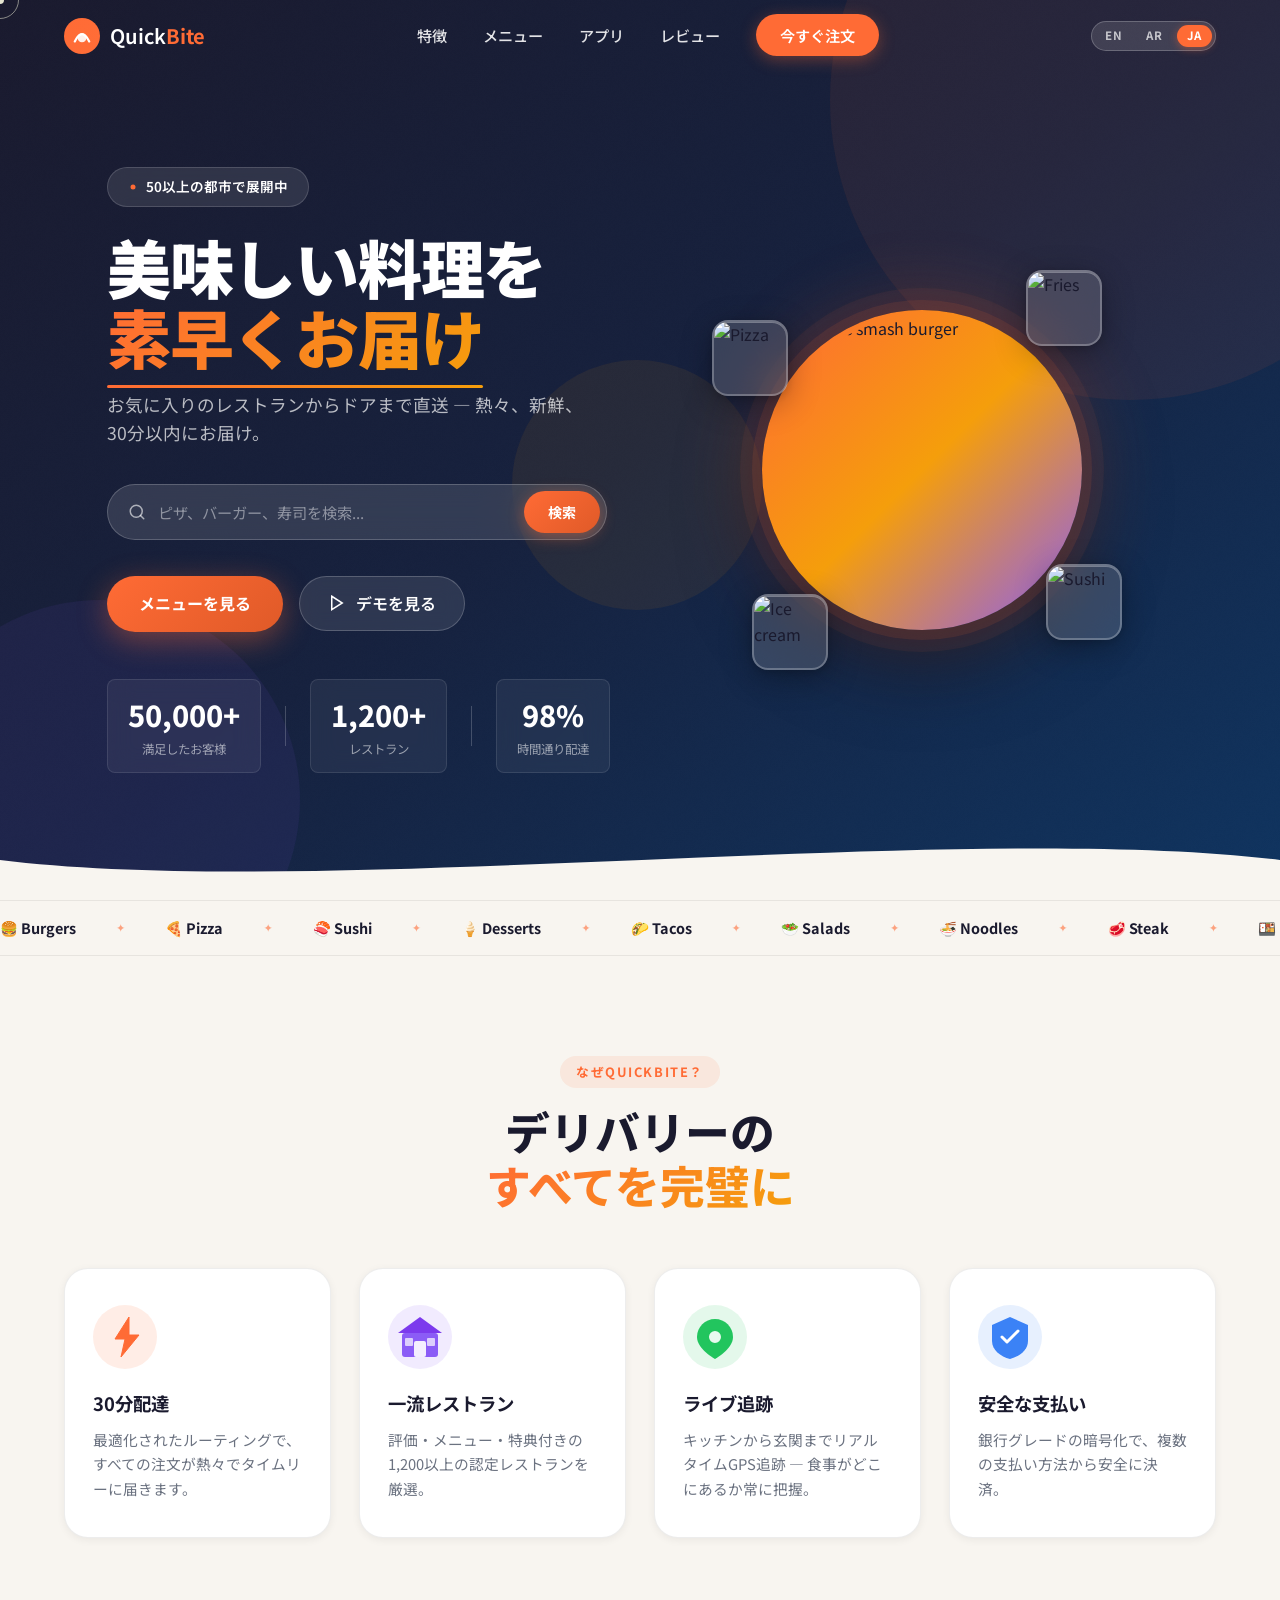
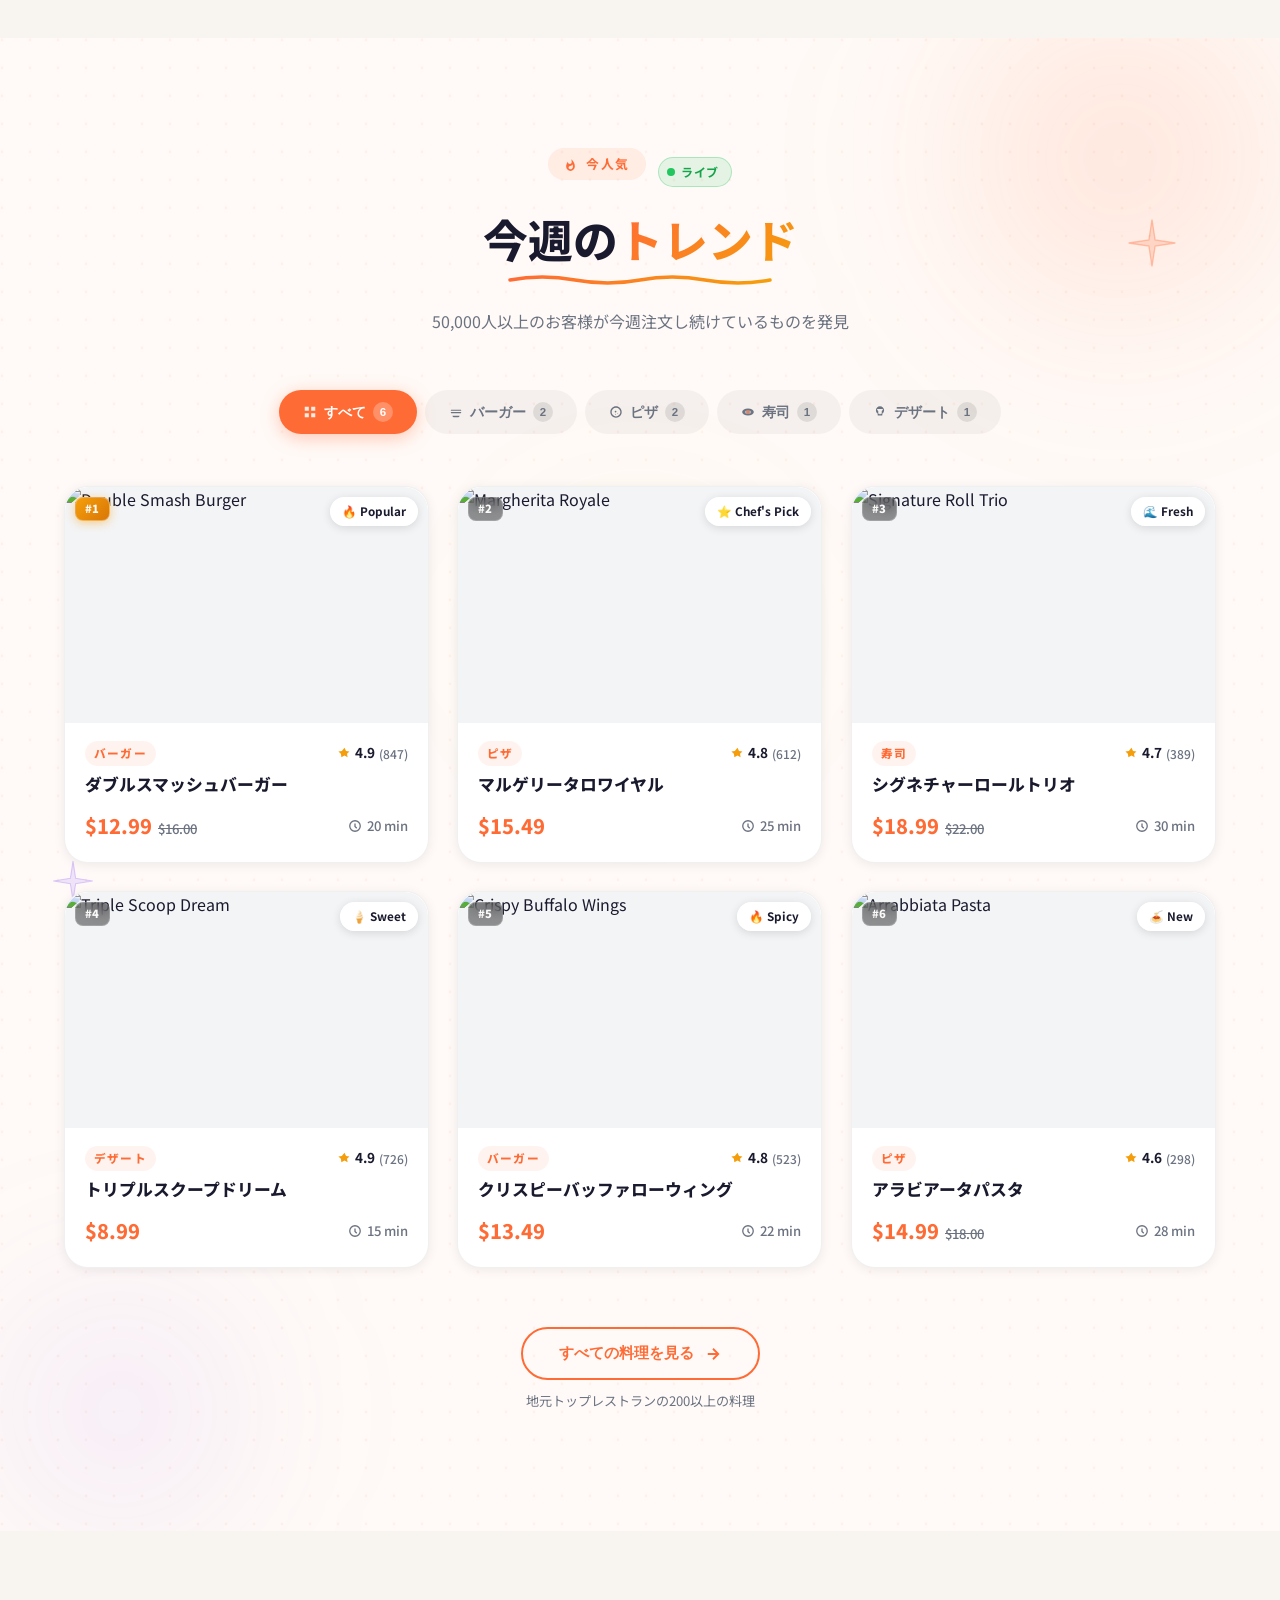
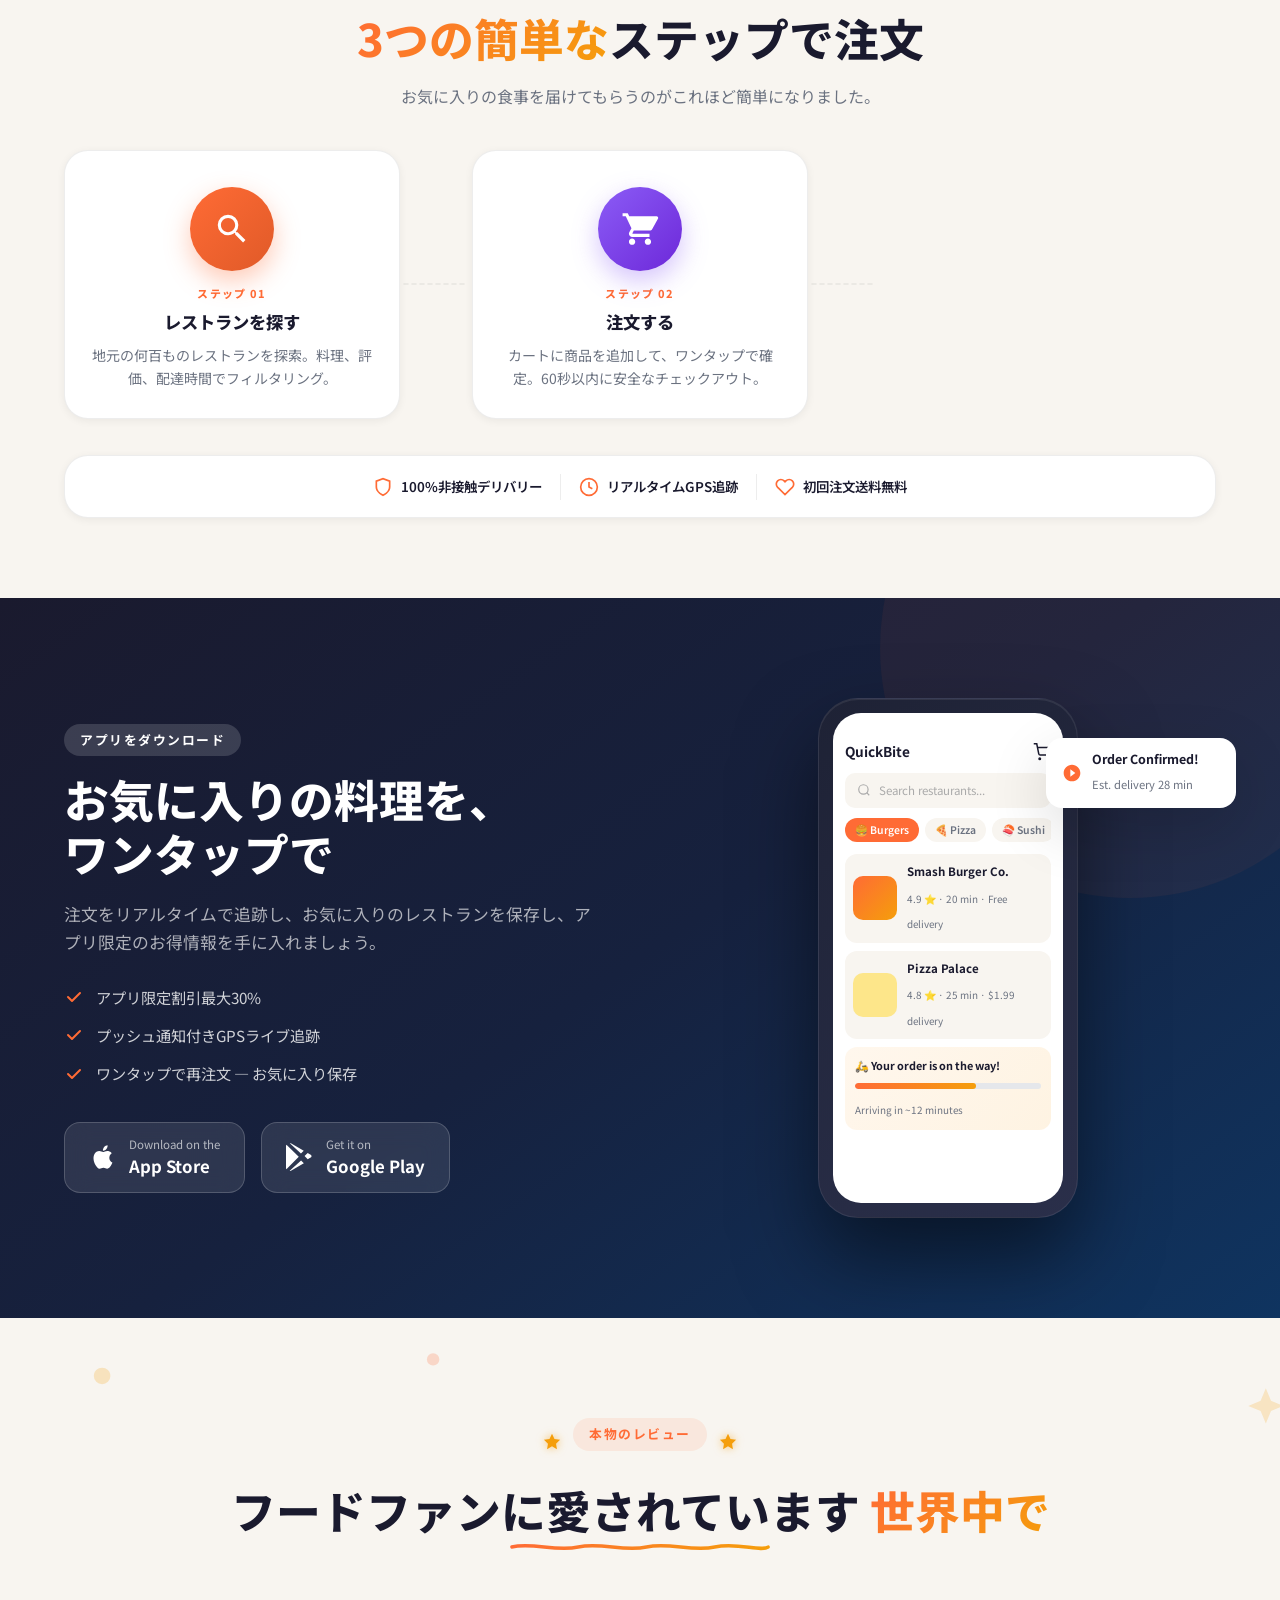
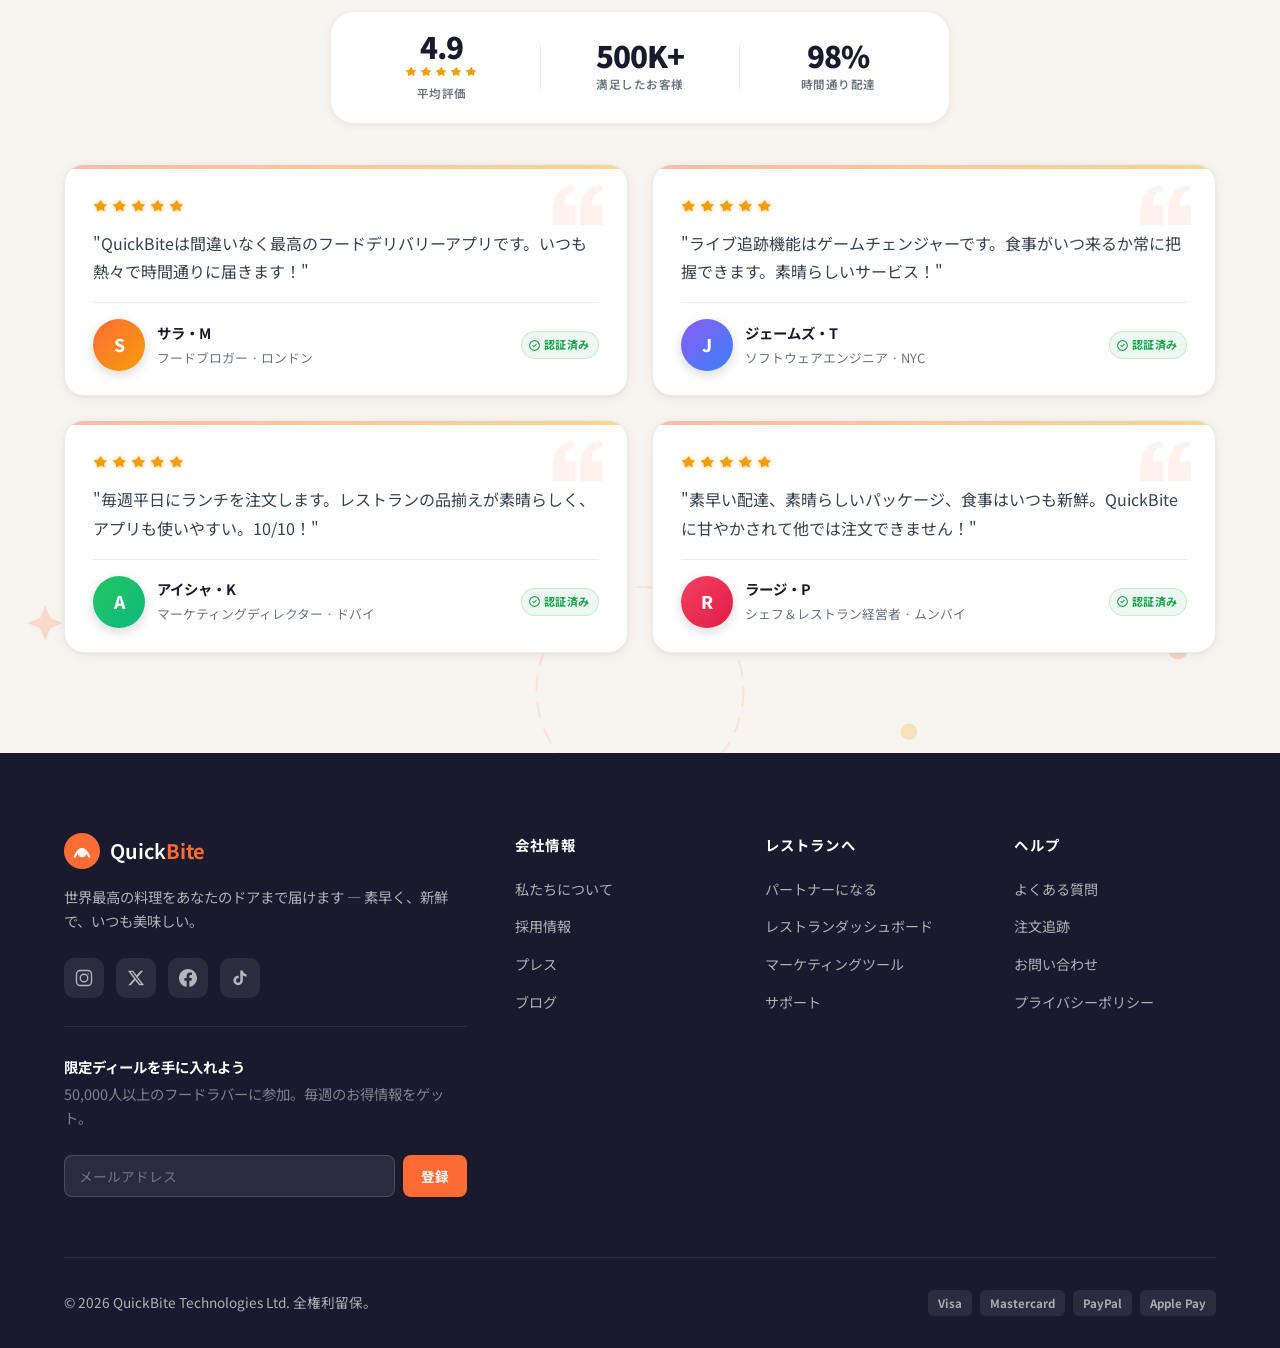
==== commit adbc0072: "feat: implement multi-language support with RTL layout overrides and dynamic content translation att" ====
--- a/food-delivery/index.html
+++ b/food-delivery/index.html
@@ -36,7 +36,7 @@
         <span>Quick<strong>Bite</strong></span>
       </div>
       <div class="pl-bar-wrap"><div class="pl-bar"></div></div>
-      <p class="pl-text">Preparing your experience</p>
+      <p class="pl-text" data-i18n="preloader.text">Preparing your experience</p>
     </div>
   </div>
 
@@ -71,12 +71,19 @@
 
       <!-- Desktop menu -->
       <ul class="nav-links" id="navLinks">
-        <li><a href="#features">Features</a></li>
-        <li><a href="#menu">Menu</a></li>
-        <li><a href="#app">App</a></li>
-        <li><a href="#testimonials">Reviews</a></li>
-        <li><a href="#" class="btn-nav">Order Now</a></li>
+        <li><a href="#features" data-i18n="nav.features">Features</a></li>
+        <li><a href="#menu" data-i18n="nav.menu">Menu</a></li>
+        <li><a href="#app" data-i18n="nav.app">App</a></li>
+        <li><a href="#testimonials" data-i18n="nav.reviews">Reviews</a></li>
+        <li><a href="#" class="btn-nav" data-i18n="nav.order">Order Now</a></li>
       </ul>
+
+      <!-- Language Switcher -->
+      <div class="lang-switcher" id="langSwitcher" aria-label="Language switcher">
+        <button class="lang-btn" data-lang="en" aria-label="English">EN</button>
+        <button class="lang-btn" data-lang="ar" aria-label="العربية">AR</button>
+        <button class="lang-btn active" data-lang="ja" aria-label="日本語">JA</button>
+      </div>
 
       <!-- Hamburger -->
       <button class="hamburger" id="hamburger" aria-label="Toggle menu">
@@ -100,35 +107,35 @@
       <div class="hero-text">
         <span class="badge">
           <svg viewBox="0 0 16 16" fill="none"><circle cx="8" cy="8" r="4" fill="#ff6b35"/></svg>
-          Live in 50+ Cities
+          <span data-i18n="hero.badge">Live in 50+ Cities</span>
         </span>
-        <h1>Delicious Food<br/><span class="gradient-text">Delivered Fast</span></h1>
-        <p>From your favourite restaurants straight to your door — hot, fresh, and in under 30 minutes.</p>
+        <h1 data-i18n-html="hero.h1">Delicious Food<br/><span class="gradient-text">Delivered Fast</span></h1>
+        <p data-i18n="hero.p">From your favourite restaurants straight to your door — hot, fresh, and in under 30 minutes.</p>
 
         <!-- Search Bar -->
         <div class="hero-search" role="search">
           <svg class="search-icon" viewBox="0 0 24 24" fill="none" stroke="currentColor" stroke-width="2" stroke-linecap="round" stroke-linejoin="round">
             <circle cx="11" cy="11" r="8"/><path d="M21 21l-4.35-4.35"/>
           </svg>
-          <input type="text" class="search-input" placeholder="Search pizza, burgers, sushi..." aria-label="Search food">
-          <button class="search-btn" type="button">Search</button>
+          <input type="text" class="search-input" data-i18n-placeholder="hero.search.ph" placeholder="Search pizza, burgers, sushi..." aria-label="Search food">
+          <button class="search-btn" type="button" data-i18n="hero.search.btn">Search</button>
         </div>
 
         <div class="hero-actions">
-          <a href="#menu" class="btn-primary">Explore Menu</a>
+          <a href="#menu" class="btn-primary" data-i18n="hero.cta.explore">Explore Menu</a>
           <a href="#app" class="btn-outline">
             <svg viewBox="0 0 24 24" fill="none" stroke="currentColor" stroke-width="2">
               <polygon points="5 3 19 12 5 21 5 3"/>
             </svg>
-            Watch Demo
+            <span data-i18n="hero.cta.demo">Watch Demo</span>
           </a>
         </div>
         <div class="hero-stats">
-          <div class="stat"><span class="counter" data-target="50000">0</span><span>+</span><small>Happy Customers</small></div>
+          <div class="stat"><span class="counter" data-target="50000">0</span><span>+</span><small data-i18n="hero.stat.customers">Happy Customers</small></div>
           <div class="stat-divider"></div>
-          <div class="stat"><span class="counter" data-target="1200">0</span><span>+</span><small>Restaurants</small></div>
+          <div class="stat"><span class="counter" data-target="1200">0</span><span>+</span><small data-i18n="hero.stat.restaurants">Restaurants</small></div>
           <div class="stat-divider"></div>
-          <div class="stat"><span class="counter" data-target="98">0</span><span>%</span><small>On-time Delivery</small></div>
+          <div class="stat"><span class="counter" data-target="98">0</span><span>%</span><small data-i18n="hero.stat.delivery">On-time Delivery</small></div>
         </div>
       </div>
 
@@ -206,8 +213,8 @@
   <section class="features" id="features">
     <div class="container">
       <div class="section-header">
-        <span class="section-tag">Why QuickBite?</span>
-        <h2>Everything you love about<br/><span class="gradient-text">food delivery, perfected</span></h2>
+        <span class="section-tag" data-i18n="features.tag">Why QuickBite?</span>
+        <h2 data-i18n-html="features.h2">Everything you love about<br/><span class="gradient-text">food delivery, perfected</span></h2>
       </div>
 
       <div class="features-grid">
@@ -220,8 +227,8 @@
               <path class="svg-draw" d="M36 12 L22 34 H32 L28 52 L46 30 H36 Z" fill="#ff6b35" stroke="#ff6b35" stroke-width="1" stroke-linejoin="round"/>
             </svg>
           </div>
-          <h3>30-Min Delivery</h3>
-          <p>Our optimised routing ensures your food arrives hot and on time, every single order.</p>
+          <h3 data-i18n="feat1.h3">30-Min Delivery</h3>
+          <p data-i18n="feat1.p">Our optimised routing ensures your food arrives hot and on time, every single order.</p>
         </div>
 
         <div class="feature-card" data-aos>
@@ -236,8 +243,8 @@
               <rect x="39" y="33" width="8" height="8" rx="1" fill="#fff" opacity=".7"/>
             </svg>
           </div>
-          <h3>Top Restaurants</h3>
-          <p>Curated selection of over 1,200 verified restaurants with ratings, menus and offers.</p>
+          <h3 data-i18n="feat2.h3">Top Restaurants</h3>
+          <p data-i18n="feat2.p">Curated selection of over 1,200 verified restaurants with ratings, menus and offers.</p>
         </div>
 
         <div class="feature-card" data-aos>
@@ -250,8 +257,8 @@
               <circle class="ping" cx="32" cy="32" r="7" fill="none" stroke="#22c55e" stroke-width="2"/>
             </svg>
           </div>
-          <h3>Live Tracking</h3>
-          <p>Real-time GPS tracking from the kitchen to your front door — never wonder where your food is.</p>
+          <h3 data-i18n="feat3.h3">Live Tracking</h3>
+          <p data-i18n="feat3.p">Real-time GPS tracking from the kitchen to your front door — never wonder where your food is.</p>
         </div>
 
         <div class="feature-card" data-aos>
@@ -263,8 +270,8 @@
               <path d="M24 32 L29 37 L40 26" stroke="#fff" stroke-width="3" stroke-linecap="round" stroke-linejoin="round"/>
             </svg>
           </div>
-          <h3>Secure Payments</h3>
-          <p>Multiple payment options with bank-grade encryption keeping every transaction safe.</p>
+          <h3 data-i18n="feat4.h3">Secure Payments</h3>
+          <p data-i18n="feat4.p">Multiple payment options with bank-grade encryption keeping every transaction safe.</p>
         </div>
 
       </div>
@@ -308,14 +315,14 @@
         <div class="menu-tag-row">
           <span class="section-tag">
             <svg width="13" height="13" viewBox="0 0 24 24" fill="currentColor" aria-hidden="true" style="display:inline-block;vertical-align:middle;margin-right:5px"><path d="M13.5.67s.74 2.65.74 4.8c0 2.06-1.35 3.73-3.41 3.73-2.07 0-3.63-1.67-3.63-3.73l.03-.36C5.21 7.51 4 10.62 4 14c0 4.42 3.58 8 8 8s8-3.58 8-8C20 8.61 17.41 3.8 13.5.67zM11.71 19c-1.78 0-3.22-1.4-3.22-3.14 0-1.62 1.05-2.76 2.81-3.12 1.77-.36 3.6-1.21 4.62-2.58.39 1.29.59 2.65.59 4.04 0 2.65-2.15 4.8-4.8 4.8z"/></svg>
-            Popular Right Now
+            <span data-i18n="menu.tag">Popular Right Now</span>
           </span>
           <div class="live-badge">
             <span class="live-pulse"></span>
-            <span>Live</span>
-          </div>
-        </div>
-        <h2>Trending <span class="gradient-text">this week</span></h2>
+            <span data-i18n="menu.live">Live</span>
+          </div>
+        </div>
+        <h2 data-i18n-html="menu.h2">Trending <span class="gradient-text">this week</span></h2>
         <!-- Animated SVG wave underline -->
         <svg class="heading-wave" viewBox="0 0 260 16" xmlns="http://www.w3.org/2000/svg" aria-hidden="true" preserveAspectRatio="none">
           <defs>
@@ -326,7 +333,7 @@
           </defs>
           <path class="wave-path" d="M0,8 Q32,2 65,8 T130,8 T195,8 T260,8" stroke="url(#waveGrad)" stroke-width="3.5" fill="none" stroke-linecap="round"/>
         </svg>
-        <p class="menu-section-sub">Discover what 50,000+ customers can't stop ordering right now</p>
+        <p class="menu-section-sub" data-i18n="menu.sub">Discover what 50,000+ customers can't stop ordering right now</p>
       </div>
 
       <!-- ── Filter tabs ── -->
@@ -334,27 +341,27 @@
         <div class="tab-track" id="tabTrack"></div>
         <button class="tab active" data-filter="all" role="tab" aria-selected="true">
           <svg width="14" height="14" viewBox="0 0 24 24" fill="currentColor" aria-hidden="true"><path d="M3 3h7v7H3V3zm0 11h7v7H3v-7zm11-11h7v7h-7V3zm0 11h7v7h-7v-7z"/></svg>
-          All
+          <span data-i18n="filter.all">All</span>
           <span class="tab-count">6</span>
         </button>
         <button class="tab" data-filter="burgers" role="tab" aria-selected="false">
           <svg width="14" height="14" viewBox="0 0 24 24" fill="currentColor" aria-hidden="true"><path d="M4 14h16a1 1 0 000-2H4a1 1 0 000 2zm-1-5a1 1 0 001 1h16a1 1 0 000-2H4a1 1 0 00-1 1zm3 9.5C6 19.88 6.9 21 8 21h8c1.1 0 2-1.12 2-2.5H6z"/></svg>
-          Burgers
+          <span data-i18n="filter.burgers">Burgers</span>
           <span class="tab-count">2</span>
         </button>
         <button class="tab" data-filter="pizza" role="tab" aria-selected="false">
           <svg width="14" height="14" viewBox="0 0 512 512" fill="currentColor" aria-hidden="true"><path d="M256 48C141.2 48 48 141.2 48 256s93.2 208 208 208 208-93.2 208-208S370.8 48 256 48zm0 368c-88.2 0-160-71.8-160-160S167.8 96 256 96s160 71.8 160 160-71.8 160-160 160zm-48-176a32 32 0 1164 0 32 32 0 01-64 0zm96 64a16 16 0 1132 0 16 16 0 01-32 0zm-80 32a16 16 0 1132 0 16 16 0 01-32 0z"/></svg>
-          Pizza
+          <span data-i18n="filter.pizza">Pizza</span>
           <span class="tab-count">2</span>
         </button>
         <button class="tab" data-filter="sushi" role="tab" aria-selected="false">
           <svg width="14" height="14" viewBox="0 0 24 24" fill="currentColor" aria-hidden="true"><ellipse cx="12" cy="12" rx="10" ry="6"/><ellipse cx="12" cy="12" rx="5.5" ry="3.2" fill="white" opacity=".45"/><circle cx="12" cy="12" r="3" fill="#ff6b35" opacity=".7"/></svg>
-          Sushi
+          <span data-i18n="filter.sushi">Sushi</span>
           <span class="tab-count">1</span>
         </button>
         <button class="tab" data-filter="desserts" role="tab" aria-selected="false">
           <svg width="14" height="14" viewBox="0 0 24 24" fill="currentColor" aria-hidden="true"><path d="M12 2C8.13 2 5 5.13 5 9c0 2.38 1.19 4.47 3 5.74V17c0 .55.45 1 1 1h6c.55 0 1-.45 1-1v-2.26c1.81-1.27 3-3.36 3-5.74 0-3.87-3.13-7-7-7zm1 14h-2v-1h2v1zm2-5.82V15h-6v-4.82C7.48 9.46 7 8.29 7 7h10c0 1.29-.48 2.46-2 3.18z"/></svg>
-          Desserts
+          <span data-i18n="filter.desserts">Desserts</span>
           <span class="tab-count">1</span>
         </button>
       </div>
@@ -378,18 +385,18 @@
             </button>
             <div class="card-hover-info">
               <svg viewBox="0 0 16 16" fill="currentColor" width="12" height="12" aria-hidden="true"><path d="M8 1a7 7 0 100 14A7 7 0 008 1zm3.5 7.5h-3v3h-1v-3h-3v-1h3v-3h1v3h3v1z"/></svg>
-              <span>2,400 orders this week</span>
+              <span data-i18n="card1.week">2,400 orders this week</span>
             </div>
           </div>
           <div class="menu-info">
             <div class="menu-meta">
-              <span class="menu-category">Burgers</span>
+              <span class="menu-category" data-i18n="card1.cat">Burgers</span>
               <span class="menu-rating">
                 <svg viewBox="0 0 16 16" fill="#f59e0b" aria-hidden="true"><path d="M8 1l1.9 3.8 4.2.6-3 3 .7 4.2L8 10.6l-3.8 2-.7-4.2-3-3 4.2-.6z"/></svg>
                 4.9 <span class="rating-count">(847)</span>
               </span>
             </div>
-            <h3>Double Smash Burger</h3>
+            <h3 data-i18n="card1.name">Double Smash Burger</h3>
             <div class="menu-footer">
               <div class="price-wrap">
                 <span class="price">$12.99</span>
@@ -419,18 +426,18 @@
             </button>
             <div class="card-hover-info">
               <svg viewBox="0 0 16 16" fill="currentColor" width="12" height="12" aria-hidden="true"><path d="M8 1a7 7 0 100 14A7 7 0 008 1zm3.5 7.5h-3v3h-1v-3h-3v-1h3v-3h1v3h3v1z"/></svg>
-              <span>1,850 orders this week</span>
+              <span data-i18n="card2.week">1,850 orders this week</span>
             </div>
           </div>
           <div class="menu-info">
             <div class="menu-meta">
-              <span class="menu-category">Pizza</span>
+              <span class="menu-category" data-i18n="card2.cat">Pizza</span>
               <span class="menu-rating">
                 <svg viewBox="0 0 16 16" fill="#f59e0b" aria-hidden="true"><path d="M8 1l1.9 3.8 4.2.6-3 3 .7 4.2L8 10.6l-3.8 2-.7-4.2-3-3 4.2-.6z"/></svg>
                 4.8 <span class="rating-count">(612)</span>
               </span>
             </div>
-            <h3>Margherita Royale</h3>
+            <h3 data-i18n="card2.name">Margherita Royale</h3>
             <div class="menu-footer">
               <div class="price-wrap">
                 <span class="price">$15.49</span>
@@ -459,18 +466,18 @@
             </button>
             <div class="card-hover-info">
               <svg viewBox="0 0 16 16" fill="currentColor" width="12" height="12" aria-hidden="true"><path d="M8 1a7 7 0 100 14A7 7 0 008 1zm3.5 7.5h-3v3h-1v-3h-3v-1h3v-3h1v3h3v1z"/></svg>
-              <span>1,120 orders this week</span>
+              <span data-i18n="card3.week">1,120 orders this week</span>
             </div>
           </div>
           <div class="menu-info">
             <div class="menu-meta">
-              <span class="menu-category">Sushi</span>
+              <span class="menu-category" data-i18n="card3.cat">Sushi</span>
               <span class="menu-rating">
                 <svg viewBox="0 0 16 16" fill="#f59e0b" aria-hidden="true"><path d="M8 1l1.9 3.8 4.2.6-3 3 .7 4.2L8 10.6l-3.8 2-.7-4.2-3-3 4.2-.6z"/></svg>
                 4.7 <span class="rating-count">(389)</span>
               </span>
             </div>
-            <h3>Signature Roll Trio</h3>
+            <h3 data-i18n="card3.name">Signature Roll Trio</h3>
             <div class="menu-footer">
               <div class="price-wrap">
                 <span class="price">$18.99</span>
@@ -500,18 +507,18 @@
             </button>
             <div class="card-hover-info">
               <svg viewBox="0 0 16 16" fill="currentColor" width="12" height="12" aria-hidden="true"><path d="M8 1a7 7 0 100 14A7 7 0 008 1zm3.5 7.5h-3v3h-1v-3h-3v-1h3v-3h1v3h3v1z"/></svg>
-              <span>980 orders this week</span>
+              <span data-i18n="card4.week">980 orders this week</span>
             </div>
           </div>
           <div class="menu-info">
             <div class="menu-meta">
-              <span class="menu-category">Desserts</span>
+              <span class="menu-category" data-i18n="card4.cat">Desserts</span>
               <span class="menu-rating">
                 <svg viewBox="0 0 16 16" fill="#f59e0b" aria-hidden="true"><path d="M8 1l1.9 3.8 4.2.6-3 3 .7 4.2L8 10.6l-3.8 2-.7-4.2-3-3 4.2-.6z"/></svg>
                 4.9 <span class="rating-count">(726)</span>
               </span>
             </div>
-            <h3>Triple Scoop Dream</h3>
+            <h3 data-i18n="card4.name">Triple Scoop Dream</h3>
             <div class="menu-footer">
               <div class="price-wrap">
                 <span class="price">$8.99</span>
@@ -540,18 +547,18 @@
             </button>
             <div class="card-hover-info">
               <svg viewBox="0 0 16 16" fill="currentColor" width="12" height="12" aria-hidden="true"><path d="M8 1a7 7 0 100 14A7 7 0 008 1zm3.5 7.5h-3v3h-1v-3h-3v-1h3v-3h1v3h3v1z"/></svg>
-              <span>760 orders this week</span>
+              <span data-i18n="card5.week">760 orders this week</span>
             </div>
           </div>
           <div class="menu-info">
             <div class="menu-meta">
-              <span class="menu-category">Burgers</span>
+              <span class="menu-category" data-i18n="card5.cat">Burgers</span>
               <span class="menu-rating">
                 <svg viewBox="0 0 16 16" fill="#f59e0b" aria-hidden="true"><path d="M8 1l1.9 3.8 4.2.6-3 3 .7 4.2L8 10.6l-3.8 2-.7-4.2-3-3 4.2-.6z"/></svg>
                 4.8 <span class="rating-count">(523)</span>
               </span>
             </div>
-            <h3>Crispy Buffalo Wings</h3>
+            <h3 data-i18n="card5.name">Crispy Buffalo Wings</h3>
             <div class="menu-footer">
               <div class="price-wrap">
                 <span class="price">$13.49</span>
@@ -580,18 +587,18 @@
             </button>
             <div class="card-hover-info">
               <svg viewBox="0 0 16 16" fill="currentColor" width="12" height="12" aria-hidden="true"><path d="M8 1a7 7 0 100 14A7 7 0 008 1zm3.5 7.5h-3v3h-1v-3h-3v-1h3v-3h1v3h3v1z"/></svg>
-              <span>640 orders this week</span>
+              <span data-i18n="card6.week">640 orders this week</span>
             </div>
           </div>
           <div class="menu-info">
             <div class="menu-meta">
-              <span class="menu-category">Pizza</span>
+              <span class="menu-category" data-i18n="card6.cat">Pizza</span>
               <span class="menu-rating">
                 <svg viewBox="0 0 16 16" fill="#f59e0b" aria-hidden="true"><path d="M8 1l1.9 3.8 4.2.6-3 3 .7 4.2L8 10.6l-3.8 2-.7-4.2-3-3 4.2-.6z"/></svg>
                 4.6 <span class="rating-count">(298)</span>
               </span>
             </div>
-            <h3>Arrabbiata Pasta</h3>
+            <h3 data-i18n="card6.name">Arrabbiata Pasta</h3>
             <div class="menu-footer">
               <div class="price-wrap">
                 <span class="price">$14.99</span>
@@ -610,10 +617,10 @@
       <!-- ── View-all CTA ── -->
       <div class="menu-view-all">
         <button class="view-all-btn" type="button">
-          <span>Explore All Dishes</span>
+          <span data-i18n="menu.viewall">Explore All Dishes</span>
           <svg viewBox="0 0 24 24" fill="none" stroke="currentColor" stroke-width="2.5" width="18" height="18" aria-hidden="true"><path d="M5 12h14M12 5l7 7-7 7"/></svg>
         </button>
-        <p class="menu-view-hint">200+ dishes from top local restaurants</p>
+        <p class="menu-view-hint" data-i18n="menu.viewhint">200+ dishes from top local restaurants</p>
       </div>
 
     </div>
@@ -625,8 +632,8 @@
   <section class="how-it-works" id="how">
     <div class="container">
       <div class="section-header how-header">
-        <h2>Order in <span class="gradient-text">3 easy steps</span></h2>
-        <p class="section-sub">Getting your favourite meal delivered has never been simpler — from browse to bite in minutes.</p>
+        <h2 data-i18n-html="how.h2">Order in <span class="gradient-text">3 easy steps</span></h2>
+        <p class="section-sub" data-i18n="how.sub">Getting your favourite meal delivered has never been simpler — from browse to bite in minutes.</p>
       </div>
 
       <div class="steps-grid">
@@ -640,9 +647,9 @@
             </svg>
             <span class="step-ripple"></span>
           </div>
-          <span class="step-label">Step 01</span>
-          <h3>Browse Restaurants</h3>
-          <p>Explore hundreds of local restaurants. Filter by cuisine, rating, or delivery time.</p>
+          <span class="step-label" data-i18n="step1.label">Step 01</span>
+          <h3 data-i18n="step1.h3">Browse Restaurants</h3>
+          <p data-i18n="step1.p">Explore hundreds of local restaurants. Filter by cuisine, rating, or delivery time.</p>
         </div>
 
         <!-- ── Connector 1 ── -->
@@ -663,9 +670,9 @@
             </svg>
             <span class="step-ripple"></span>
           </div>
-          <span class="step-label">Step 02</span>
-          <h3>Place Your Order</h3>
-          <p>Add items to your cart and confirm with one tap. Secure checkout in under 60 seconds.</p>
+          <span class="step-label" data-i18n="step2.label">Step 02</span>
+          <h3 data-i18n="step2.h3">Place Your Order</h3>
+          <p data-i18n="step2.p">Add items to your cart and confirm with one tap. Secure checkout in under 60 seconds.</p>
         </div>
 
         <!-- ── Connector 2 ── -->
@@ -686,9 +693,9 @@
             </svg>
             <span class="step-ripple"></span>
           </div>
-          <span class="step-label">Step 03</span>
-          <h3>Fast Delivery</h3>
-          <p>Track your rider live on the map. Food arrives hot and fresh in under 30 minutes.</p>
+          <span class="step-label" data-i18n="step3.label">Step 03</span>
+          <h3 data-i18n="step3.h3">Fast Delivery</h3>
+          <p data-i18n="step3.p">Track your rider live on the map. Food arrives hot and fresh in under 30 minutes.</p>
         </div>
 
       </div><!-- /steps-grid -->
@@ -697,17 +704,17 @@
       <div class="how-promo">
         <div class="how-promo-item">
           <svg viewBox="0 0 24 24" fill="none" stroke="currentColor" stroke-width="2" width="20"><path d="M12 22s8-4 8-10V5l-8-3-8 3v7c0 6 8 10 8 10z"/></svg>
-          <span>100% Contactless Delivery</span>
+          <span data-i18n="how.promo1">100% Contactless Delivery</span>
         </div>
         <div class="how-promo-divider"></div>
         <div class="how-promo-item">
           <svg viewBox="0 0 24 24" fill="none" stroke="currentColor" stroke-width="2" width="20"><circle cx="12" cy="12" r="10"/><polyline points="12 6 12 12 16 14"/></svg>
-          <span>Real-time GPS Tracking</span>
+          <span data-i18n="how.promo2">Real-time GPS Tracking</span>
         </div>
         <div class="how-promo-divider"></div>
         <div class="how-promo-item">
           <svg viewBox="0 0 24 24" fill="none" stroke="currentColor" stroke-width="2" width="20"><path d="M20.84 4.61a5.5 5.5 0 00-7.78 0L12 5.67l-1.06-1.06a5.5 5.5 0 00-7.78 7.78l1.06 1.06L12 21.23l7.78-7.78 1.06-1.06a5.5 5.5 0 000-7.78z"/></svg>
-          <span>Free Delivery on First Order</span>
+          <span data-i18n="how.promo3">Free Delivery on First Order</span>
         </div>
       </div>
 
@@ -721,21 +728,21 @@
     <div class="container">
       <div class="app-inner">
         <div class="app-text">
-          <span class="section-tag light">Download the App</span>
-          <h2>Your favourite food,<br/>one tap away</h2>
-          <p>Track your order in real-time, save your favourite restaurants, and get exclusive in-app deals — all in our beautifully designed mobile app.</p>
+          <span class="section-tag light" data-i18n="app.tag">Download the App</span>
+          <h2 data-i18n-html="app.h2">Your favourite food,<br/>one tap away</h2>
+          <p data-i18n="app.p">Track your order in real-time, save your favourite restaurants, and get exclusive in-app deals — all in our beautifully designed mobile app.</p>
           <ul class="app-perks">
             <li>
               <svg viewBox="0 0 20 20" fill="#ff6b35"><path d="M16.707 5.293a1 1 0 00-1.414 0L8 12.586 4.707 9.293a1 1 0 00-1.414 1.414l4 4a1 1 0 001.414 0l8-8a1 1 0 000-1.414z"/></svg>
-              Exclusive app-only discounts up to 30%
+              <span data-i18n="app.perk1">Exclusive app-only discounts up to 30%</span>
             </li>
             <li>
               <svg viewBox="0 0 20 20" fill="#ff6b35"><path d="M16.707 5.293a1 1 0 00-1.414 0L8 12.586 4.707 9.293a1 1 0 00-1.414 1.414l4 4a1 1 0 001.414 0l8-8a1 1 0 000-1.414z"/></svg>
-              Live GPS tracking with push notifications
+              <span data-i18n="app.perk2">Live GPS tracking with push notifications</span>
             </li>
             <li>
               <svg viewBox="0 0 20 20" fill="#ff6b35"><path d="M16.707 5.293a1 1 0 00-1.414 0L8 12.586 4.707 9.293a1 1 0 00-1.414 1.414l4 4a1 1 0 001.414 0l8-8a1 1 0 000-1.414z"/></svg>
-              Reorder with one tap — saved favourites
+              <span data-i18n="app.perk3">Reorder with one tap — saved favourites</span>
             </li>
           </ul>
           <div class="store-buttons">
@@ -856,13 +863,13 @@
           <svg class="tag-star ts-left" viewBox="0 0 24 24" aria-hidden="true">
             <path d="M12 2l2.7 5.5 6.1.9-4.4 4.3 1 6L12 15.6l-5.4 3.1 1-6-4.4-4.3 6.1-.9z"/>
           </svg>
-          <span class="section-tag">Real Reviews</span>
+          <span class="section-tag" data-i18n="testi.tag">Real Reviews</span>
           <svg class="tag-star ts-right" viewBox="0 0 24 24" aria-hidden="true">
             <path d="M12 2l2.7 5.5 6.1.9-4.4 4.3 1 6L12 15.6l-5.4 3.1 1-6-4.4-4.3 6.1-.9z"/>
           </svg>
         </div>
 
-        <h2>Loved by food fans <span class="gradient-text">everywhere</span></h2>
+        <h2 data-i18n-html="testi.h2">Loved by food fans <span class="gradient-text">everywhere</span></h2>
 
         <!-- SVG animated squiggle underline -->
         <div class="testi-underline-wrap" aria-hidden="true">
@@ -902,17 +909,17 @@
             <svg viewBox="0 0 16 16" fill="#f59e0b"><path d="M8 1l1.9 3.8 4.2.6-3 3 .7 4.2L8 10.6l-3.8 2-.7-4.2-3-3 4.2-.6z"/></svg>
             <svg viewBox="0 0 16 16" fill="#f59e0b"><path d="M8 1l1.9 3.8 4.2.6-3 3 .7 4.2L8 10.6l-3.8 2-.7-4.2-3-3 4.2-.6z"/></svg>
           </div>
-          <span class="tm-label">Average Rating</span>
+          <span class="tm-label" data-i18n="testi.metric1">Average Rating</span>
         </div>
         <div class="testi-metric-sep" aria-hidden="true"></div>
         <div class="testi-metric">
           <span class="tm-value">500K+</span>
-          <span class="tm-label">Happy Customers</span>
+          <span class="tm-label" data-i18n="testi.metric2">Happy Customers</span>
         </div>
         <div class="testi-metric-sep" aria-hidden="true"></div>
         <div class="testi-metric">
           <span class="tm-value">98%</span>
-          <span class="tm-label">On-Time Delivery</span>
+          <span class="tm-label" data-i18n="testi.metric3">On-Time Delivery</span>
         </div>
       </div>
 
@@ -930,18 +937,18 @@
             <svg class="ts" viewBox="0 0 16 16" fill="#f59e0b"><path d="M8 1l1.9 3.8 4.2.6-3 3 .7 4.2L8 10.6l-3.8 2-.7-4.2-3-3 4.2-.6z"/></svg>
             <svg class="ts" viewBox="0 0 16 16" fill="#f59e0b"><path d="M8 1l1.9 3.8 4.2.6-3 3 .7 4.2L8 10.6l-3.8 2-.7-4.2-3-3 4.2-.6z"/></svg>
           </div>
-          <p>"QuickBite is hands down the best food delivery app I've used. My order always arrives hot and exactly on time!"</p>
+          <p data-i18n="testi.review1">"QuickBite is hands down the best food delivery app I've used. My order always arrives hot and exactly on time!"</p>
           <div class="testi-card-footer">
             <div class="testi-author">
               <div class="testi-avatar av1">S</div>
               <div class="testi-author-info">
-                <strong>Sarah M.</strong>
-                <small>Food Blogger · London</small>
+                <strong data-i18n="testi.author1">Sarah M.</strong>
+                <small data-i18n="testi.author1.sub">Food Blogger · London</small>
               </div>
             </div>
             <div class="testi-verified" title="Verified Customer">
               <svg viewBox="0 0 24 24" fill="none" stroke="currentColor" stroke-width="2" stroke-linecap="round"><path d="M9 12l2 2 4-4m6 2a9 9 0 11-18 0 9 9 0 0118 0z"/></svg>
-              <span>Verified</span>
+              <span data-i18n="testi.verified">Verified</span>
             </div>
           </div>
         </div>
@@ -957,18 +964,18 @@
             <svg class="ts" viewBox="0 0 16 16" fill="#f59e0b"><path d="M8 1l1.9 3.8 4.2.6-3 3 .7 4.2L8 10.6l-3.8 2-.7-4.2-3-3 4.2-.6z"/></svg>
             <svg class="ts" viewBox="0 0 16 16" fill="#f59e0b"><path d="M8 1l1.9 3.8 4.2.6-3 3 .7 4.2L8 10.6l-3.8 2-.7-4.2-3-3 4.2-.6z"/></svg>
           </div>
-          <p>"The live tracking feature is a game changer. I always know exactly when my food is coming. Incredible service!"</p>
+          <p data-i18n="testi.review2">"The live tracking feature is a game changer. I always know exactly when my food is coming. Incredible service!"</p>
           <div class="testi-card-footer">
             <div class="testi-author">
               <div class="testi-avatar av2">J</div>
               <div class="testi-author-info">
-                <strong>James T.</strong>
-                <small>Software Engineer · NYC</small>
+                <strong data-i18n="testi.author2">James T.</strong>
+                <small data-i18n="testi.author2.sub">Software Engineer · NYC</small>
               </div>
             </div>
             <div class="testi-verified" title="Verified Customer">
               <svg viewBox="0 0 24 24" fill="none" stroke="currentColor" stroke-width="2" stroke-linecap="round"><path d="M9 12l2 2 4-4m6 2a9 9 0 11-18 0 9 9 0 0118 0z"/></svg>
-              <span>Verified</span>
+              <span data-i18n="testi.verified">Verified</span>
             </div>
           </div>
         </div>
@@ -984,18 +991,18 @@
             <svg class="ts" viewBox="0 0 16 16" fill="#f59e0b"><path d="M8 1l1.9 3.8 4.2.6-3 3 .7 4.2L8 10.6l-3.8 2-.7-4.2-3-3 4.2-.6z"/></svg>
             <svg class="ts" viewBox="0 0 16 16" fill="#f59e0b"><path d="M8 1l1.9 3.8 4.2.6-3 3 .7 4.2L8 10.6l-3.8 2-.7-4.2-3-3 4.2-.6z"/></svg>
           </div>
-          <p>"I order lunch every weekday. The restaurant selection is amazing and the app is super easy to use. 10/10!"</p>
+          <p data-i18n="testi.review3">"I order lunch every weekday. The restaurant selection is amazing and the app is super easy to use. 10/10!"</p>
           <div class="testi-card-footer">
             <div class="testi-author">
               <div class="testi-avatar av3">A</div>
               <div class="testi-author-info">
-                <strong>Aisha K.</strong>
-                <small>Marketing Director · Dubai</small>
+                <strong data-i18n="testi.author3">Aisha K.</strong>
+                <small data-i18n="testi.author3.sub">Marketing Director · Dubai</small>
               </div>
             </div>
             <div class="testi-verified" title="Verified Customer">
               <svg viewBox="0 0 24 24" fill="none" stroke="currentColor" stroke-width="2" stroke-linecap="round"><path d="M9 12l2 2 4-4m6 2a9 9 0 11-18 0 9 9 0 0118 0z"/></svg>
-              <span>Verified</span>
+              <span data-i18n="testi.verified">Verified</span>
             </div>
           </div>
         </div>
@@ -1011,18 +1018,18 @@
             <svg class="ts" viewBox="0 0 16 16" fill="#f59e0b"><path d="M8 1l1.9 3.8 4.2.6-3 3 .7 4.2L8 10.6l-3.8 2-.7-4.2-3-3 4.2-.6z"/></svg>
             <svg class="ts" viewBox="0 0 16 16" fill="#f59e0b"><path d="M8 1l1.9 3.8 4.2.6-3 3 .7 4.2L8 10.6l-3.8 2-.7-4.2-3-3 4.2-.6z"/></svg>
           </div>
-          <p>"Fast delivery, great packaging, and the food is always fresh. QuickBite has spoiled me — I can't order anywhere else!"</p>
+          <p data-i18n="testi.review4">"Fast delivery, great packaging, and the food is always fresh. QuickBite has spoiled me — I can't order anywhere else!"</p>
           <div class="testi-card-footer">
             <div class="testi-author">
               <div class="testi-avatar av4">R</div>
               <div class="testi-author-info">
-                <strong>Raj P.</strong>
-                <small>Chef & Restaurateur · Mumbai</small>
+                <strong data-i18n="testi.author4">Raj P.</strong>
+                <small data-i18n="testi.author4.sub">Chef & Restaurateur · Mumbai</small>
               </div>
             </div>
             <div class="testi-verified" title="Verified Customer">
               <svg viewBox="0 0 24 24" fill="none" stroke="currentColor" stroke-width="2" stroke-linecap="round"><path d="M9 12l2 2 4-4m6 2a9 9 0 11-18 0 9 9 0 0118 0z"/></svg>
-              <span>Verified</span>
+              <span data-i18n="testi.verified">Verified</span>
             </div>
           </div>
         </div>
@@ -1055,7 +1062,7 @@
             </svg>
             <span>Quick<strong>Bite</strong></span>
           </a>
-          <p>Bringing the world's best food to your door — fast, fresh, and always delicious.</p>
+          <p data-i18n="footer.brand.p">Bringing the world's best food to your door — fast, fresh, and always delicious.</p>
           <!-- Social icons -->
           <div class="social-links">
             <a href="#" class="social-icon" aria-label="Instagram">
@@ -1083,48 +1090,48 @@
           </div>
           <!-- Newsletter -->
           <div class="newsletter">
-            <h5>Get exclusive deals</h5>
-            <p class="newsletter-sub">Join 50,000+ food lovers. Get weekly deals & offers.</p>
+            <h5 data-i18n="footer.nl.h5">Get exclusive deals</h5>
+            <p class="newsletter-sub" data-i18n="footer.nl.sub">Join 50,000+ food lovers. Get weekly deals & offers.</p>
             <form class="newsletter-form" onsubmit="return handleNewsletter(event)">
-              <input type="email" placeholder="Your email address" aria-label="Email for newsletter" required>
-              <button type="submit">Subscribe</button>
+              <input type="email" data-i18n-placeholder="footer.nl.ph" placeholder="Your email address" aria-label="Email for newsletter" required>
+              <button type="submit" data-i18n="footer.nl.btn">Subscribe</button>
             </form>
           </div>
         </div>
 
         <!-- Links -->
         <div class="footer-links-group">
-          <h4>Company</h4>
+          <h4 data-i18n="footer.col1.h4">Company</h4>
           <ul>
-            <li><a href="#">About Us</a></li>
-            <li><a href="#">Careers</a></li>
-            <li><a href="#">Press</a></li>
-            <li><a href="#">Blog</a></li>
+            <li><a href="#" data-i18n="footer.col1.about">About Us</a></li>
+            <li><a href="#" data-i18n="footer.col1.careers">Careers</a></li>
+            <li><a href="#" data-i18n="footer.col1.press">Press</a></li>
+            <li><a href="#" data-i18n="footer.col1.blog">Blog</a></li>
           </ul>
         </div>
         <div class="footer-links-group">
-          <h4>For Restaurants</h4>
+          <h4 data-i18n="footer.col2.h4">For Restaurants</h4>
           <ul>
-            <li><a href="#">Partner with Us</a></li>
-            <li><a href="#">Restaurant Dashboard</a></li>
-            <li><a href="#">Marketing Tools</a></li>
-            <li><a href="#">Support</a></li>
+            <li><a href="#" data-i18n="footer.col2.partner">Partner with Us</a></li>
+            <li><a href="#" data-i18n="footer.col2.dash">Restaurant Dashboard</a></li>
+            <li><a href="#" data-i18n="footer.col2.mkt">Marketing Tools</a></li>
+            <li><a href="#" data-i18n="footer.col2.support">Support</a></li>
           </ul>
         </div>
         <div class="footer-links-group">
-          <h4>Help</h4>
+          <h4 data-i18n="footer.col3.h4">Help</h4>
           <ul>
-            <li><a href="#">FAQs</a></li>
-            <li><a href="#">Track Order</a></li>
-            <li><a href="#">Contact Us</a></li>
-            <li><a href="#">Privacy Policy</a></li>
+            <li><a href="#" data-i18n="footer.col3.faqs">FAQs</a></li>
+            <li><a href="#" data-i18n="footer.col3.track">Track Order</a></li>
+            <li><a href="#" data-i18n="footer.col3.contact">Contact Us</a></li>
+            <li><a href="#" data-i18n="footer.col3.privacy">Privacy Policy</a></li>
           </ul>
         </div>
 
       </div>
 
       <div class="footer-bottom">
-        <p>&copy; 2026 QuickBite Technologies Ltd. All rights reserved.</p>
+        <p data-i18n="footer.bottom">&copy; 2026 QuickBite Technologies Ltd. All rights reserved.</p>
         <div class="payment-icons">
           <span>Visa</span>
           <span>Mastercard</span>
@@ -1138,7 +1145,7 @@
   <!-- Cart toast -->
   <div class="cart-toast" id="cartToast">
     <svg viewBox="0 0 24 24" fill="none" stroke="currentColor" stroke-width="2" width="18"><path d="M22 11.08V12a10 10 0 11-5.93-9.14"/><polyline points="22 4 12 14.01 9 11.01"/></svg>
-    Added to cart!
+    <span data-i18n="toast.added">Added to cart!</span>
   </div>
 
   <script src="script.js"></script>
--- a/food-delivery/styles.css
+++ b/food-delivery/styles.css
@@ -1919,6 +1919,8 @@
   .navbar.scrolled .nav-links a { color: var(--dark); }
   .nav-links.open { transform: translateX(0); }
   .hamburger { display: flex; z-index: 1001; }
+  .lang-switcher { padding: 2px; }
+  .lang-btn { padding: 4px 8px; font-size: 0.68rem; }
 
   .hero-content { padding: 40px 24px 80px; gap: 40px; }
   .plate-wrapper { width: 300px; height: 300px; }
@@ -2469,3 +2471,161 @@
   }
   .tm-value { font-size: 1.6rem; }
 }
+
+
+/* ══════════════════════════════════════════════════════════════
+   LANGUAGE SWITCHER
+══════════════════════════════════════════════════════════════ */
+.lang-switcher {
+  display: flex;
+  align-items: center;
+  gap: 4px;
+  background: rgba(255,255,255,.12);
+  border: 1px solid rgba(255,255,255,.22);
+  border-radius: 100px;
+  padding: 3px;
+  transition: background var(--transition), border-color var(--transition);
+  flex-shrink: 0;
+}
+
+.navbar.scrolled .lang-switcher {
+  background: rgba(0,0,0,.05);
+  border-color: rgba(0,0,0,.1);
+}
+
+.lang-btn {
+  background: none;
+  border: none;
+  cursor: pointer;
+  font-family: var(--font);
+  font-size: 0.72rem;
+  font-weight: 700;
+  letter-spacing: .06em;
+  color: rgba(255,255,255,.7);
+  padding: 5px 10px;
+  border-radius: 100px;
+  transition: background var(--transition), color var(--transition);
+  line-height: 1;
+}
+
+.navbar.scrolled .lang-btn { color: var(--grey); }
+
+.lang-btn:hover {
+  color: var(--white);
+  background: rgba(255,255,255,.15);
+}
+
+.navbar.scrolled .lang-btn:hover {
+  color: var(--dark);
+  background: rgba(0,0,0,.07);
+}
+
+.lang-btn.active {
+  background: var(--orange) !important;
+  color: var(--white) !important;
+  box-shadow: 0 2px 8px rgba(255,107,53,.4);
+}
+
+
+/* ══════════════════════════════════════════════════════════════
+   RTL OVERRIDES  (Arabic — dir="rtl")
+══════════════════════════════════════════════════════════════ */
+
+/* Body-level text direction */
+[dir="rtl"] body {
+  direction: rtl;
+  text-align: right;
+}
+
+/* Logo gap direction */
+[dir="rtl"] .logo { flex-direction: row-reverse; }
+
+/* Nav-links text direction */
+[dir="rtl"] .nav-links a::after {
+  left: auto;
+  right: 0;
+}
+
+/* Hero text alignment */
+[dir="rtl"] .hero-text { text-align: right; }
+
+[dir="rtl"] .hero-actions {
+  flex-direction: row-reverse;
+  justify-content: flex-end;
+}
+
+[dir="rtl"] .hero-stats { justify-content: flex-end; }
+
+/* Badge in hero */
+[dir="rtl"] .badge { flex-direction: row-reverse; }
+
+/* Search bar */
+[dir="rtl"] .hero-search { flex-direction: row-reverse; }
+[dir="rtl"] .search-icon {
+  right: auto;
+  left: 18px;
+}
+[dir="rtl"] .search-input {
+  padding-left: 14px;
+  padding-right: 52px;
+}
+
+/* Section headers */
+[dir="rtl"] .section-header { text-align: right; }
+[dir="rtl"] .menu-section-header { text-align: right; }
+[dir="rtl"] .how-header { text-align: right; }
+[dir="rtl"] .testi-section-header { text-align: right; }
+
+/* Feature cards */
+[dir="rtl"] .feature-card { text-align: right; }
+
+/* Menu filter tabs */
+[dir="rtl"] .filter-tabs { flex-direction: row-reverse; }
+
+/* Menu card info */
+[dir="rtl"] .menu-info { text-align: right; }
+[dir="rtl"] .menu-meta { flex-direction: row-reverse; }
+[dir="rtl"] .menu-footer { flex-direction: row-reverse; }
+
+/* Steps section */
+[dir="rtl"] .step-card { text-align: right; }
+[dir="rtl"] .steps-grid { direction: rtl; }
+[dir="rtl"] .step-connector { transform: scaleX(-1); }
+
+/* How-promo row */
+[dir="rtl"] .how-promo { flex-direction: row-reverse; }
+[dir="rtl"] .how-promo-item { flex-direction: row-reverse; }
+
+/* App section */
+[dir="rtl"] .app-text { text-align: right; }
+[dir="rtl"] .app-perks li { flex-direction: row-reverse; }
+[dir="rtl"] .store-buttons { flex-direction: row-reverse; }
+[dir="rtl"] .store-btn { flex-direction: row-reverse; }
+[dir="rtl"] .store-btn div { text-align: right; }
+
+/* Testimonials */
+[dir="rtl"] .testi-card { text-align: right; }
+[dir="rtl"] .testi-card-footer { flex-direction: row-reverse; }
+[dir="rtl"] .testi-author { flex-direction: row-reverse; }
+[dir="rtl"] .testi-verified { flex-direction: row-reverse; }
+[dir="rtl"] .testi-tag-row { flex-direction: row-reverse; }
+
+/* Footer */
+[dir="rtl"] .footer-top { flex-direction: row-reverse; }
+[dir="rtl"] .footer-brand { text-align: right; }
+[dir="rtl"] .footer-links-group { text-align: right; }
+[dir="rtl"] .footer-bottom { flex-direction: row-reverse; }
+[dir="rtl"] .social-links { flex-direction: row-reverse; }
+[dir="rtl"] .newsletter-form { flex-direction: row-reverse; }
+
+/* Mobile nav slide direction in RTL */
+@media (max-width: 768px) {
+  [dir="rtl"] .nav-links {
+    right: auto;
+    left: 0;
+    transform: translateX(-100%);
+  }
+  [dir="rtl"] .nav-links.open {
+    transform: translateX(0);
+  }
+}
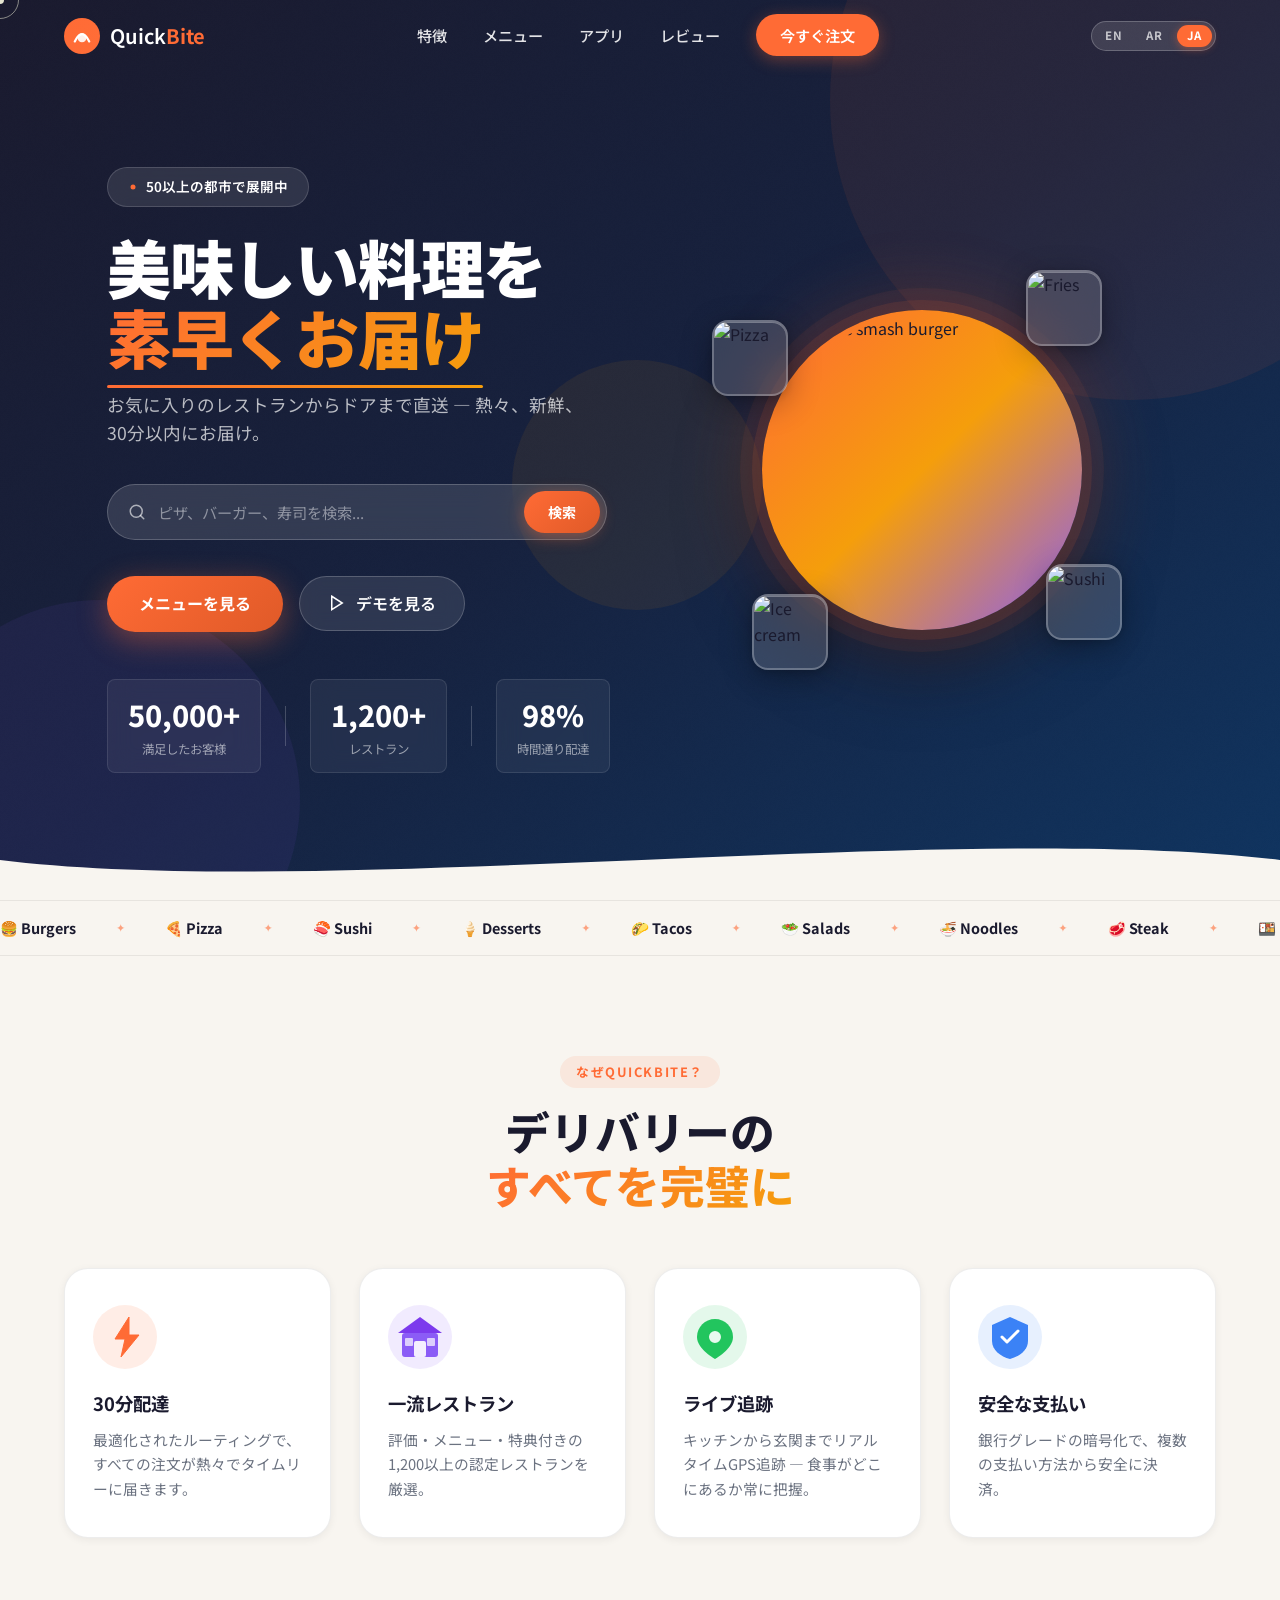
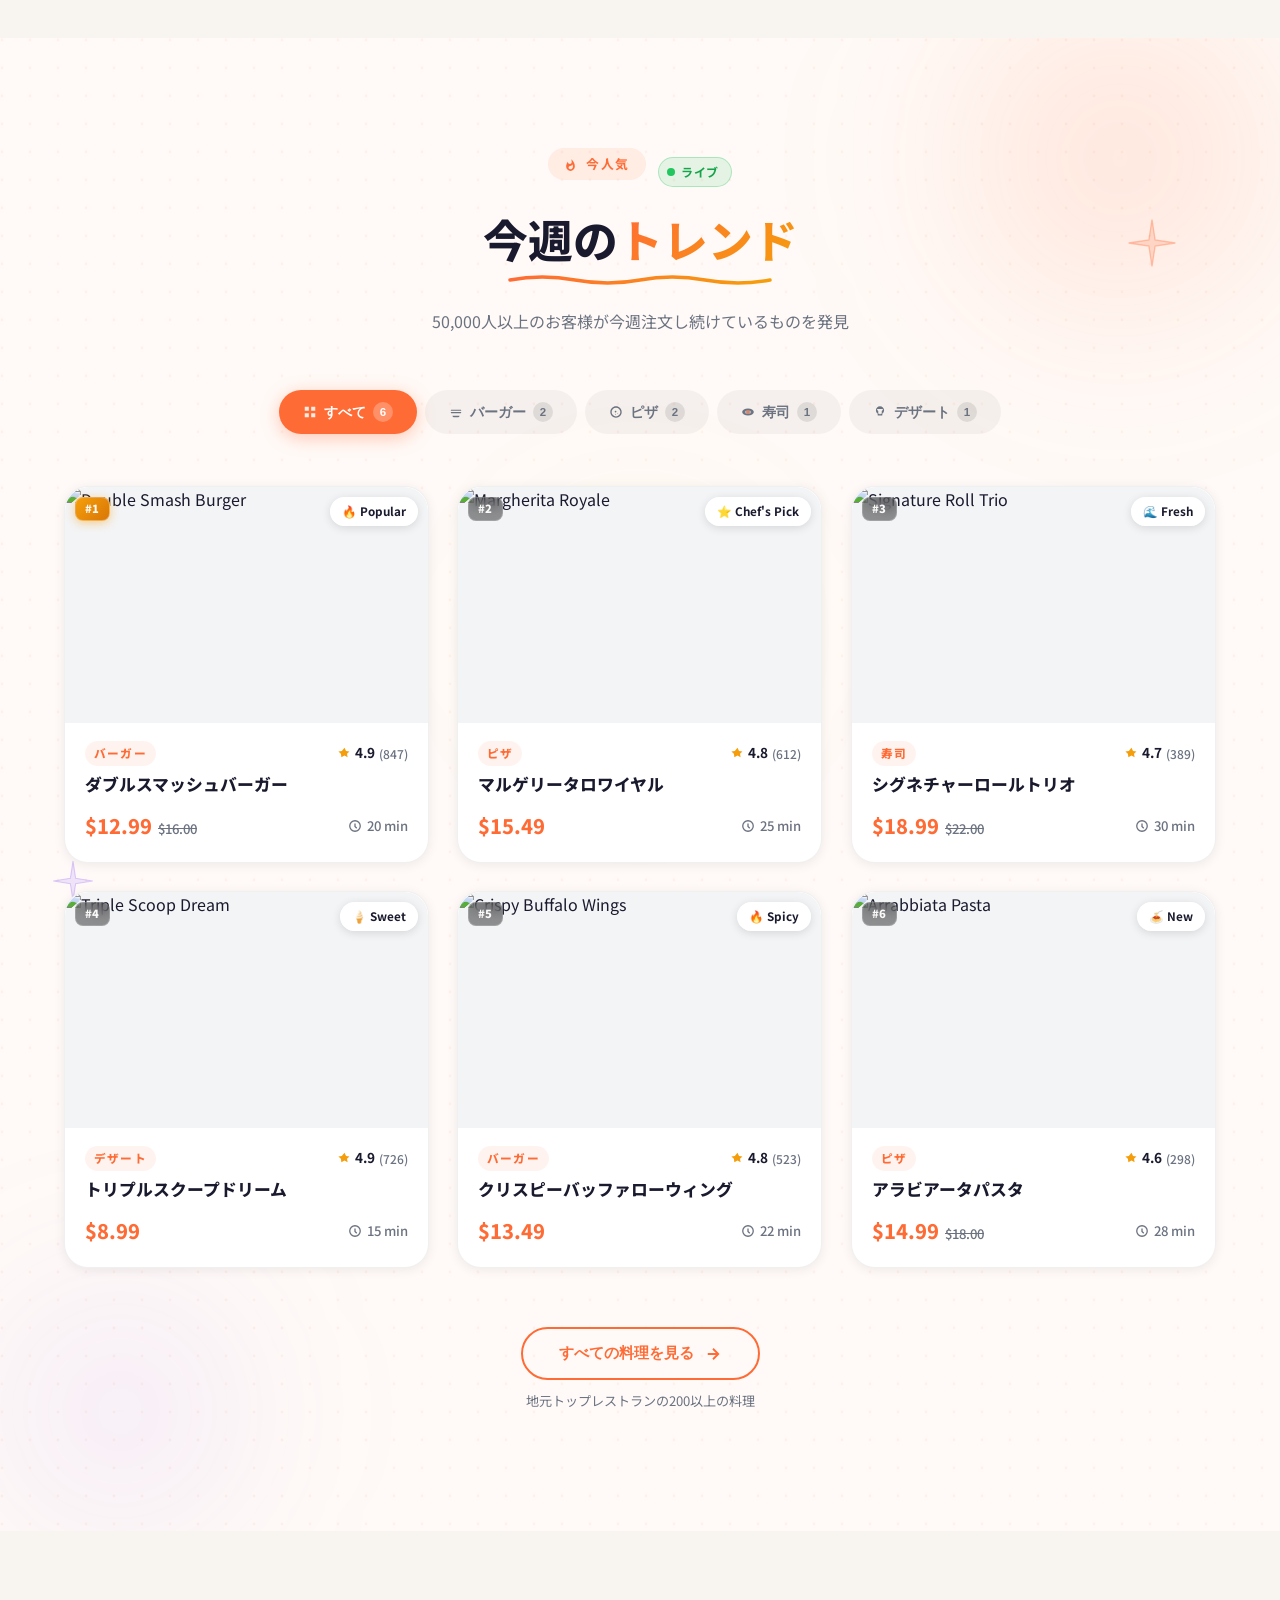
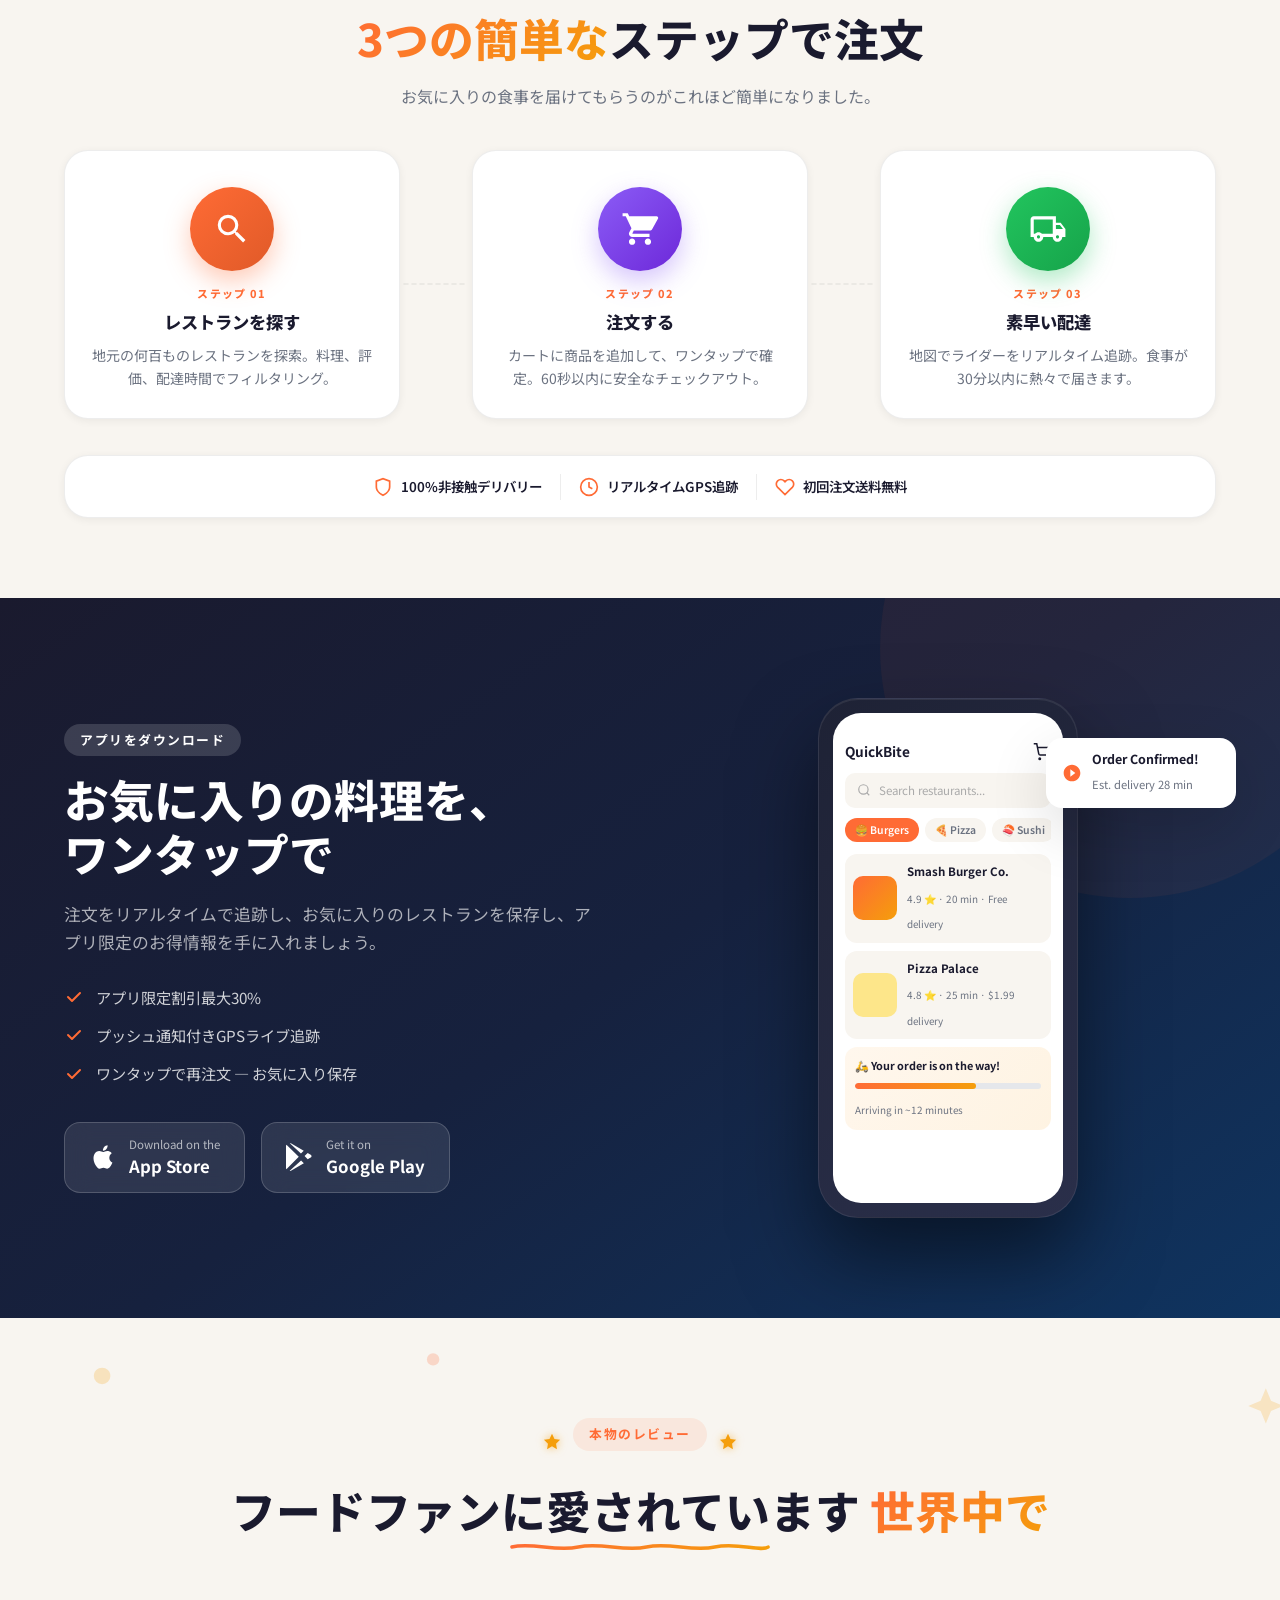
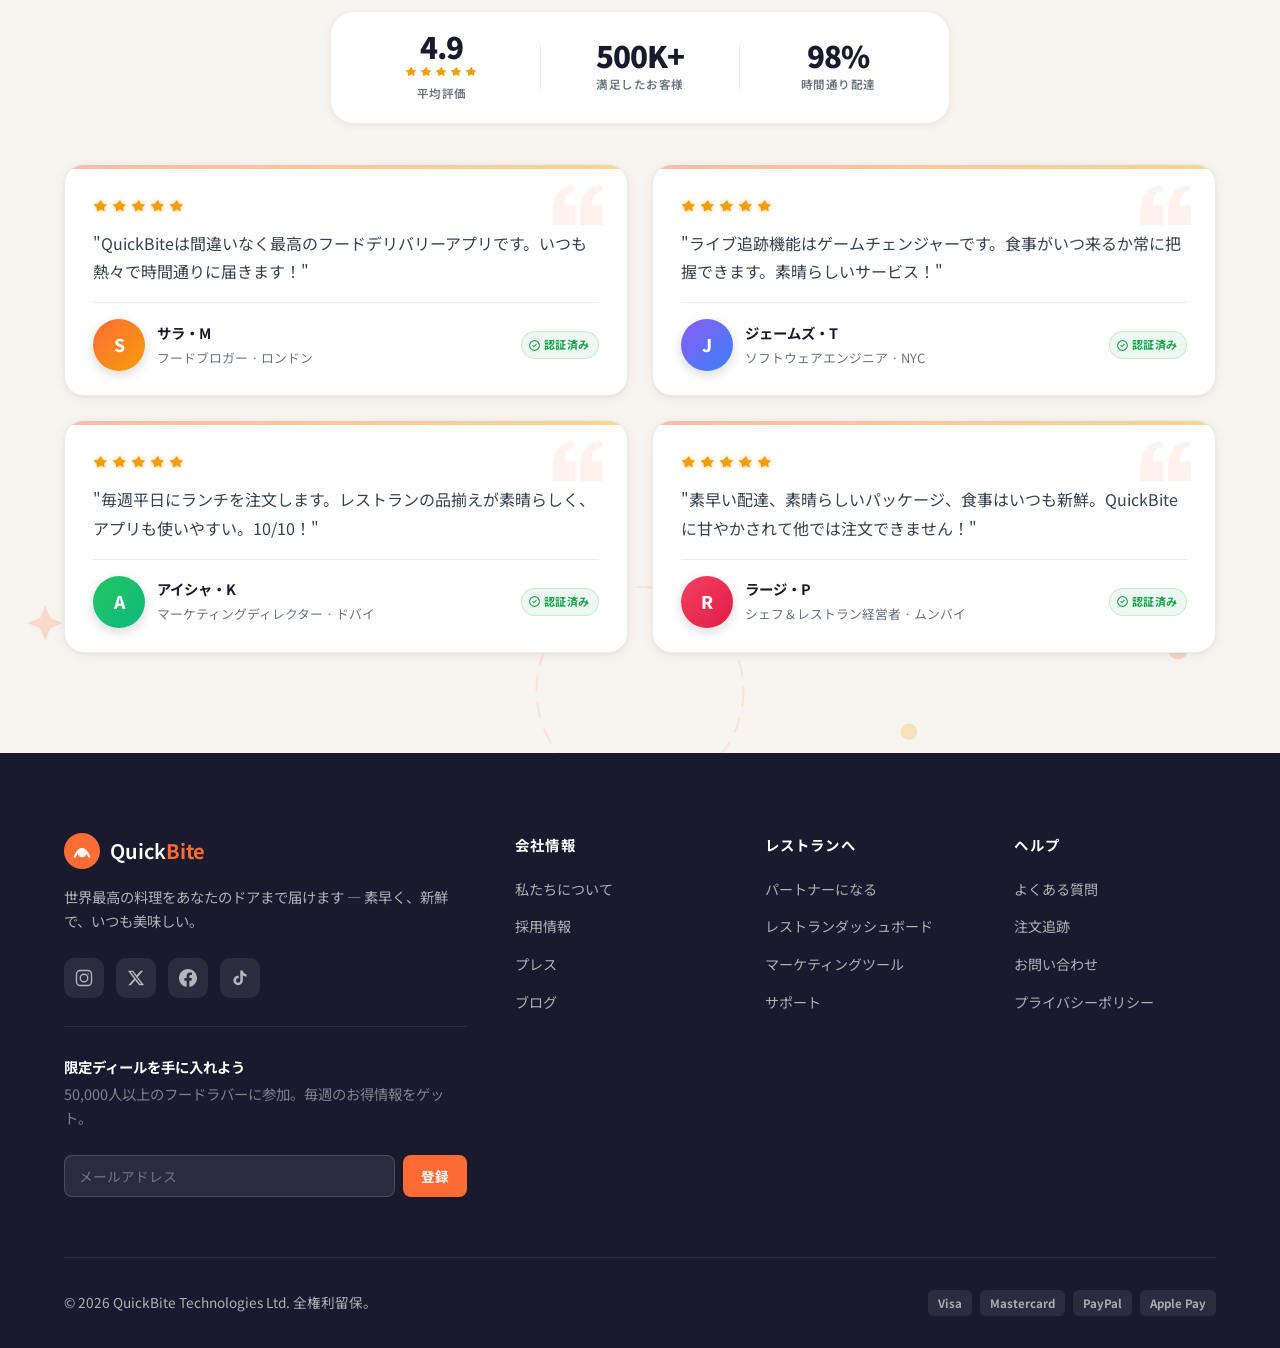
==== commit d609a9ce: "feat: replace hamburger menu with animated SVGator icon and implement mobile navigation overlay pane" ====
--- a/food-delivery/index.html
+++ b/food-delivery/index.html
@@ -85,12 +85,83 @@
         <button class="lang-btn active" data-lang="ja" aria-label="日本語">JA</button>
       </div>
 
-      <!-- Hamburger -->
-      <button class="hamburger" id="hamburger" aria-label="Toggle menu">
-        <span></span><span></span><span></span>
+      <!-- Hamburger — Cheeseburger SVGator animated icon -->
+      <button class="hamburger" id="hamburger" aria-label="Toggle menu" tabindex="0">
+        <svg id="eRzKqZPLYfF1" xmlns="http://www.w3.org/2000/svg" xmlns:xlink="http://www.w3.org/1999/xlink" viewBox="0 0 80 80" shape-rendering="geometricPrecision" text-rendering="geometricPrecision" width="44" height="44" style="display:block;cursor:pointer"><g transform="matrix(.5 0 0 0.5-125.794998-294.955077)"><path id="eRzKqZPLYfF17" d="M291.59,640.86c0,0,0-23.2,40-23.2s40,23.2,40,23.2" fill="none" stroke="#ff6b35" stroke-width="12" stroke-linecap="round" stroke-miterlimit="10"/><line id="eRzKqZPLYfF18" x1="291.59" y1="669.61" x2="371.59" y2="669.61" fill="none" stroke="#ff6b35" stroke-width="12" stroke-linecap="round" stroke-miterlimit="10"/><line id="eRzKqZPLYfF19" x1="291.59" y1="698.36" x2="371.59" y2="698.36" fill="none" stroke="#ff6b35" stroke-width="12" stroke-linecap="round" stroke-miterlimit="10"/><path id="eRzKqZPLYfF20" d="M347.87,686.9l-8.41-14.55c-.525036-.925686-.520363-2.060243.012281-2.981572s1.513525-1.491516,2.577719-1.498428h16.8c1.064194.006912,2.045076.577099,2.577719,1.498428s.537317,2.055886.012281,2.981572L353,686.9c-.543848.896578-1.516371,1.444116-2.565,1.444116s-2.021152-.547538-2.565-1.444116Z" fill="#ff6b35"/></g>
+<script><![CDATA[
+(function(s,i,u,o,c,w,d,t,n,x,e,p,a,b){(a=document.getElementById(i.root)).svgatorPlayer={ready:(function(a){b=[];return function(c){return c?(b.push(c),a.svgatorPlayer):b}})(a)};w[o]=w[o]||{};w[o][s]=w[o][s]||[];w[o][s].push(i);e=d.createElementNS(n,t);e.async=true;e.setAttributeNS(x,'href',[u,s,'.','j','s','?','v','=',c].join(''));e.setAttributeNS(null,'src',[u,s,'.','j','s','?','v','=',c].join(''));p=d.getElementsByTagName(t)[0];p.parentNode.insertBefore(e,p);})('91c80d77',{"root":"eRzKqZPLYfF1","version":"2022-05-04","animations":[{"elements":{"eRzKqZPLYfF17":{"d":[{"t":0,"v":["M",291.59,640.86,"C",291.59,640.86,291.59,617.66,331.59,617.66,"C",371.59,617.66,371.59,640.86,371.59,640.86],"e":[0.68,-0.55,0.265,1.55]},{"t":300,"v":["M",291.59,640.86,"C",291.59,640.86,291.59,640.86,331.59,640.86,"C",371.59,640.86,371.59,640.86,371.59,640.86]}],"transform":{"keys":{"o":[{"t":300,"v":{"x":331.59,"y":617.66,"type":"corner"}},{"t":500,"v":{"x":331.589997,"y":669.940003,"type":"corner"}}],"r":[{"t":500,"v":0,"e":[0.39,0.575,0.565,1]},{"t":800,"v":-45}],"t":[{"t":200,"v":{"x":-331.59,"y":-617.66}},{"t":500,"v":{"x":-331.59,"y":-640.86}}]}}},"eRzKqZPLYfF18":{"opacity":[{"t":400,"v":1,"e":[1,1]},{"t":500,"v":0}]},"eRzKqZPLYfF19":{"transform":{"data":{"t":{"x":-331.589996,"y":-698.359985}},"keys":{"o":[{"t":300,"v":{"x":331.589996,"y":698.359985,"type":"corner"}},{"t":500,"v":{"x":331.589996,"y":669.880011,"type":"corner"}}],"r":[{"t":500,"v":0,"e":[0.39,0.575,0.565,1]},{"t":800,"v":45}]}}},"eRzKqZPLYfF20":{"transform":{"data":{"o":{"x":350.450012,"y":667.87,"type":"corner"},"t":{"x":-350.450012,"y":-667.87}},"keys":{"s":[{"t":100,"v":{"x":1,"y":1},"e":[0.6,-0.28,0.735,0.045]},{"t":250,"v":{"x":1,"y":0.098174}}]}},"opacity":[{"t":250,"v":1},{"t":350,"v":0}]}},"s":"[base64]"}],"options":"MDHAyMzgxMjg3OJTdhNjdYNzg3WYVYyODQwMjgX2OTcyWTZmNjCk3MTI4MzIyOQDY5NzI2ZjY5ANzEyODQwMjgH3ODZiN2NUNmOI3ODc5NmIyOTDgz"},'https://cdn.svgator.com/ply/','__SVGATOR_PLAYER__','2022-05-04',window,document,'script','http://www.w3.org/2000/svg','http://www.w3.org/1999/xlink')
+]]></script>
+</svg>
       </button>
     </div>
   </nav>
+
+  <!-- ══════════════════════════════════════
+       MOBILE MENU OVERLAY
+  ══════════════════════════════════════ -->
+  <div class="mobile-menu-overlay" id="mobileMenuOverlay" aria-hidden="true">
+    <div class="mobile-menu-panel" id="mobileMenuPanel">
+      <!-- Close button -->
+      <button class="mobile-menu-close" id="mobileMenuClose" aria-label="Close menu">
+        <svg viewBox="0 0 24 24" fill="none" stroke="currentColor" stroke-width="2.5" stroke-linecap="round" width="28" height="28">
+          <line x1="18" y1="6" x2="6" y2="18"/><line x1="6" y1="6" x2="18" y2="18"/>
+        </svg>
+      </button>
+
+      <!-- Logo repeat inside panel -->
+      <div class="mobile-menu-logo">
+        <svg viewBox="0 0 40 40" fill="none" width="36" height="36">
+          <circle cx="20" cy="20" r="20" fill="url(#mmGrad)"/>
+          <path d="M12 26 Q20 10 28 26" stroke="#fff" stroke-width="2.5" stroke-linecap="round" fill="none"/>
+          <circle cx="20" cy="22" r="5" fill="#fff" opacity=".9"/>
+          <defs>
+            <linearGradient id="mmGrad" x1="0" y1="0" x2="40" y2="40">
+              <stop offset="0%" stop-color="#ff6b35"/>
+              <stop offset="100%" stop-color="#f7c59f"/>
+            </linearGradient>
+          </defs>
+        </svg>
+        <span>Quick<strong>Bite</strong></span>
+      </div>
+
+      <!-- Nav links -->
+      <nav class="mobile-nav" aria-label="Mobile navigation">
+        <ul class="mobile-nav-list">
+          <li class="mobile-nav-item">
+            <a href="#features" class="mobile-nav-link" data-i18n="nav.features">
+              <span class="mobile-nav-icon">✦</span>Features
+            </a>
+          </li>
+          <li class="mobile-nav-item">
+            <a href="#menu" class="mobile-nav-link" data-i18n="nav.menu">
+              <span class="mobile-nav-icon">🍔</span>Menu
+            </a>
+          </li>
+          <li class="mobile-nav-item">
+            <a href="#app" class="mobile-nav-link" data-i18n="nav.app">
+              <span class="mobile-nav-icon">📱</span>App
+            </a>
+          </li>
+          <li class="mobile-nav-item">
+            <a href="#testimonials" class="mobile-nav-link" data-i18n="nav.reviews">
+              <span class="mobile-nav-icon">⭐</span>Reviews
+            </a>
+          </li>
+        </ul>
+        <a href="#" class="mobile-nav-cta" data-i18n="nav.order">Order Now</a>
+      </nav>
+
+      <!-- Decorative food tags -->
+      <div class="mobile-menu-deco">
+        <span class="deco-tag">🍕 Pizza</span>
+        <span class="deco-tag">🍣 Sushi</span>
+        <span class="deco-tag">🥗 Salads</span>
+        <span class="deco-tag">🍜 Noodles</span>
+      </div>
+    </div>
+    <!-- Click-outside backdrop -->
+    <div class="mobile-menu-backdrop" id="mobileMenuBackdrop"></div>
+  </div>
 
   <!-- ══════════════════════════════════════
        HERO
--- a/food-delivery/styles.css
+++ b/food-delivery/styles.css
@@ -64,7 +64,8 @@
   padding: 0 24px;
 }
 
-.gradient-text {
+.gradient-text,
+.gradient-text .word-inner {
   background: linear-gradient(135deg, var(--orange), var(--yellow));
   -webkit-background-clip: text;
   -webkit-text-fill-color: transparent;
@@ -180,27 +181,181 @@
   color: var(--white) !important;
 }
 
-/* Hamburger */
+/* Hamburger — Cheeseburger SVGator button */
 .hamburger {
   display: none;
-  flex-direction: column;
-  gap: 5px;
+  align-items: center;
+  justify-content: center;
   background: none;
   border: none;
   cursor: pointer;
   padding: 4px;
-}
-.hamburger span {
+  position: relative;
+  z-index: 1001;
+  flex-shrink: 0;
+  transition: transform 0.2s ease;
+}
+.hamburger:hover  { transform: scale(1.1); }
+.hamburger:active { transform: scale(0.95); }
+/* Force root SVG visible — SVGator can hide it during player init */
+.hamburger > svg {
+  visibility: visible !important;
   display: block;
-  width: 24px; height: 2px;
-  background: var(--white);
-  border-radius: 2px;
-  transition: var(--transition);
-}
-.navbar.scrolled .hamburger span { background: var(--dark); }
-.hamburger.open span:nth-child(1) { transform: translateY(7px) rotate(45deg); background: var(--dark); }
-.hamburger.open span:nth-child(2) { opacity: 0; }
-.hamburger.open span:nth-child(3) { transform: translateY(-7px) rotate(-45deg); background: var(--dark); }
+  overflow: visible;
+}
+
+/* ── Mobile menu overlay ──────────────────── */
+.mobile-menu-overlay {
+  position: fixed;
+  inset: 0;
+  z-index: 2000;
+  pointer-events: none;
+  visibility: hidden;
+}
+.mobile-menu-overlay.is-open {
+  pointer-events: all;
+  visibility: visible;
+}
+.mobile-menu-backdrop {
+  position: absolute;
+  inset: 0;
+  z-index: 1;
+  background: rgba(0,0,0,0.5);
+  opacity: 0;
+  transition: opacity 0.4s ease;
+}
+.mobile-menu-overlay.is-open .mobile-menu-backdrop { opacity: 1; }
+
+.mobile-menu-panel {
+  position: absolute;
+  top: 0; right: 0;
+  z-index: 2;
+  width: min(88vw, 360px);
+  height: 100%;
+  background: #fff;
+  display: flex;
+  flex-direction: column;
+  padding: 28px 32px 40px;
+  box-shadow: -8px 0 40px rgba(0,0,0,.18);
+  transform: translateX(100%);
+  will-change: transform;
+  overflow-y: auto;
+  overflow-x: hidden;
+}
+
+/* Panel open/close handled by GSAP, but keep a CSS fallback */
+.mobile-menu-close {
+  align-self: flex-end;
+  background: #f5f5f5;
+  border: none;
+  border-radius: 50%;
+  width: 44px; height: 44px;
+  display: flex;
+  align-items: center;
+  justify-content: center;
+  cursor: pointer;
+  color: var(--dark);
+  margin-bottom: 8px;
+  transition: background 0.2s, transform 0.2s;
+  flex-shrink: 0;
+}
+.mobile-menu-close:hover { background: #ffe8db; color: var(--orange); transform: rotate(90deg); }
+
+.mobile-menu-logo {
+  display: flex;
+  align-items: center;
+  gap: 10px;
+  margin-bottom: 40px;
+  color: var(--dark);
+  font-size: 1.2rem;
+  font-weight: 700;
+}
+.mobile-menu-logo strong { color: var(--orange); }
+
+.mobile-nav-list {
+  list-style: none;
+  padding: 0; margin: 0;
+  display: flex;
+  flex-direction: column;
+  gap: 6px;
+  flex: 1;
+}
+.mobile-nav-item { overflow: hidden; }
+.mobile-nav-link {
+  display: flex;
+  align-items: center;
+  gap: 14px;
+  padding: 14px 16px;
+  border-radius: 12px;
+  font-size: 1.05rem;
+  font-weight: 600;
+  color: var(--dark);
+  text-decoration: none;
+  transition: background 0.2s, color 0.2s, transform 0.2s;
+  position: relative;
+  overflow: hidden;
+}
+.mobile-nav-link::before {
+  content: '';
+  position: absolute;
+  inset: 0;
+  background: linear-gradient(135deg, #ff6b35, #f7c59f);
+  opacity: 0;
+  transition: opacity 0.2s;
+  border-radius: 12px;
+}
+.mobile-nav-link:hover::before { opacity: 1; }
+.mobile-nav-link:hover { color: #fff; transform: translateX(4px); }
+.mobile-nav-icon {
+  font-size: 1.2rem;
+  position: relative;
+}
+.mobile-nav-link span { position: relative; }
+.mobile-nav-link:hover .mobile-nav-icon { animation: iconBounce 0.4s ease; }
+@keyframes iconBounce {
+  0%,100% { transform: translateY(0); }
+  40%      { transform: translateY(-5px); }
+}
+
+.mobile-nav-cta {
+  display: block;
+  margin-top: 28px;
+  padding: 15px;
+  background: linear-gradient(135deg, #ff6b35, #ff8c42);
+  color: #fff;
+  font-weight: 700;
+  font-size: 1rem;
+  text-align: center;
+  border-radius: 14px;
+  text-decoration: none;
+  box-shadow: 0 8px 24px rgba(255,107,53,.35);
+  transition: transform 0.2s, box-shadow 0.2s;
+  flex-shrink: 0;
+}
+.mobile-nav-cta:hover { transform: translateY(-2px); box-shadow: 0 12px 32px rgba(255,107,53,.45); }
+
+.mobile-menu-deco {
+  display: flex;
+  flex-wrap: wrap;
+  gap: 8px;
+  margin-top: 28px;
+}
+.deco-tag {
+  padding: 6px 12px;
+  background: #fdf2ed;
+  border-radius: 20px;
+  font-size: 0.78rem;
+  font-weight: 600;
+  color: #c0552a;
+  border: 1px solid #f5d4c5;
+}
+
+/* RTL support */
+[dir="rtl"] .mobile-menu-panel {
+  right: auto; left: 0;
+  transform: translateX(-100%);
+}
+[dir="rtl"] .mobile-nav-link:hover { transform: translateX(-4px); }
 
 /* ── 5. Hero ──────────────────────────────── */
 .hero {
@@ -1902,22 +2057,8 @@
   .hero-search { max-width: 100%; }
   .search-btn { padding: 11px 16px; font-size: 0.82rem; }
 
-  .nav-links {
-    position: fixed;
-    inset: 0;
-    flex-direction: column;
-    justify-content: center;
-    background: rgba(255,255,255,.97);
-    backdrop-filter: blur(20px);
-    transform: translateX(100%);
-    transition: transform var(--transition);
-    z-index: 999;
-    gap: 32px;
-    font-size: 1.2rem;
-  }
-  .nav-links a,
-  .navbar.scrolled .nav-links a { color: var(--dark); }
-  .nav-links.open { transform: translateX(0); }
+  /* Hide desktop nav links on mobile — use the new overlay panel instead */
+  .nav-links { display: none; }
   .hamburger { display: flex; z-index: 1001; }
   .lang-switcher { padding: 2px; }
   .lang-btn { padding: 4px 8px; font-size: 0.68rem; }
@@ -2618,14 +2759,4 @@
 [dir="rtl"] .social-links { flex-direction: row-reverse; }
 [dir="rtl"] .newsletter-form { flex-direction: row-reverse; }
 
-/* Mobile nav slide direction in RTL */
-@media (max-width: 768px) {
-  [dir="rtl"] .nav-links {
-    right: auto;
-    left: 0;
-    transform: translateX(-100%);
-  }
-  [dir="rtl"] .nav-links.open {
-    transform: translateX(0);
-  }
-}
+/* Mobile nav panel direction in RTL — handled in hamburger CSS block above */
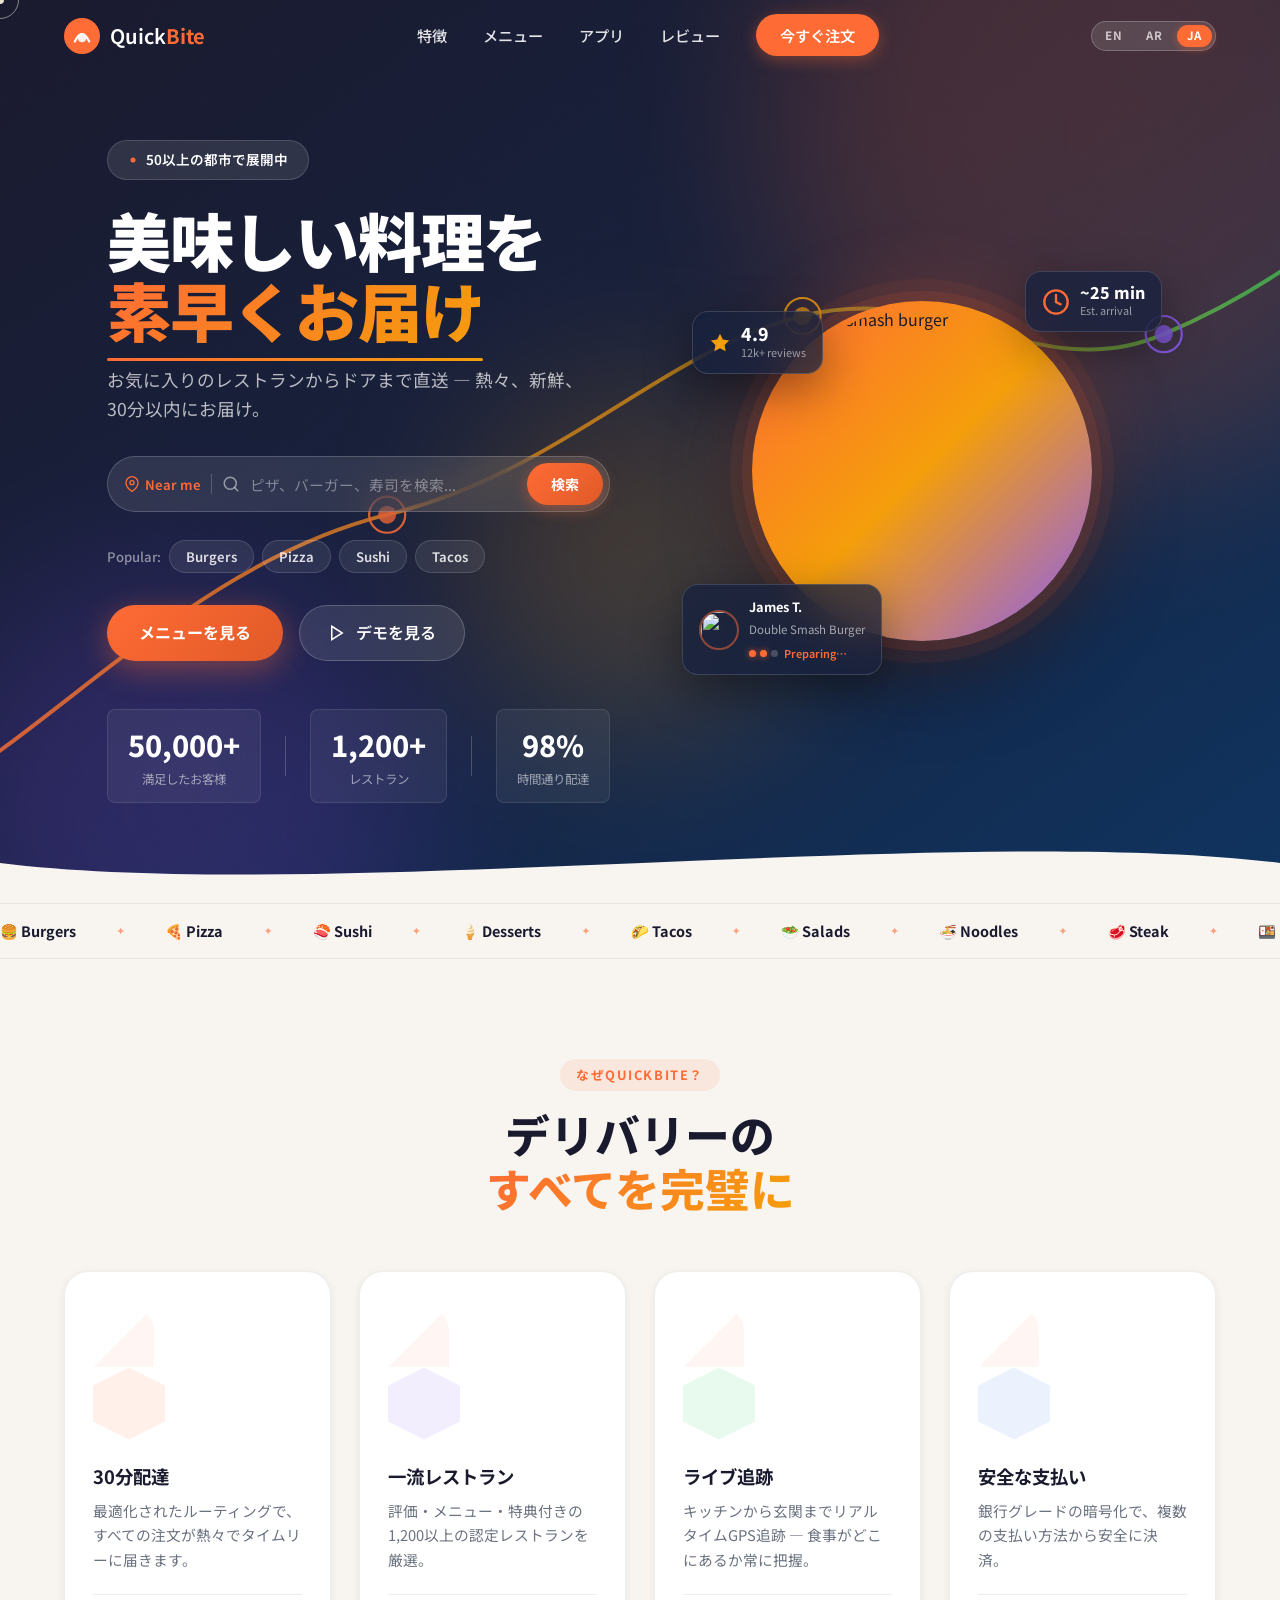
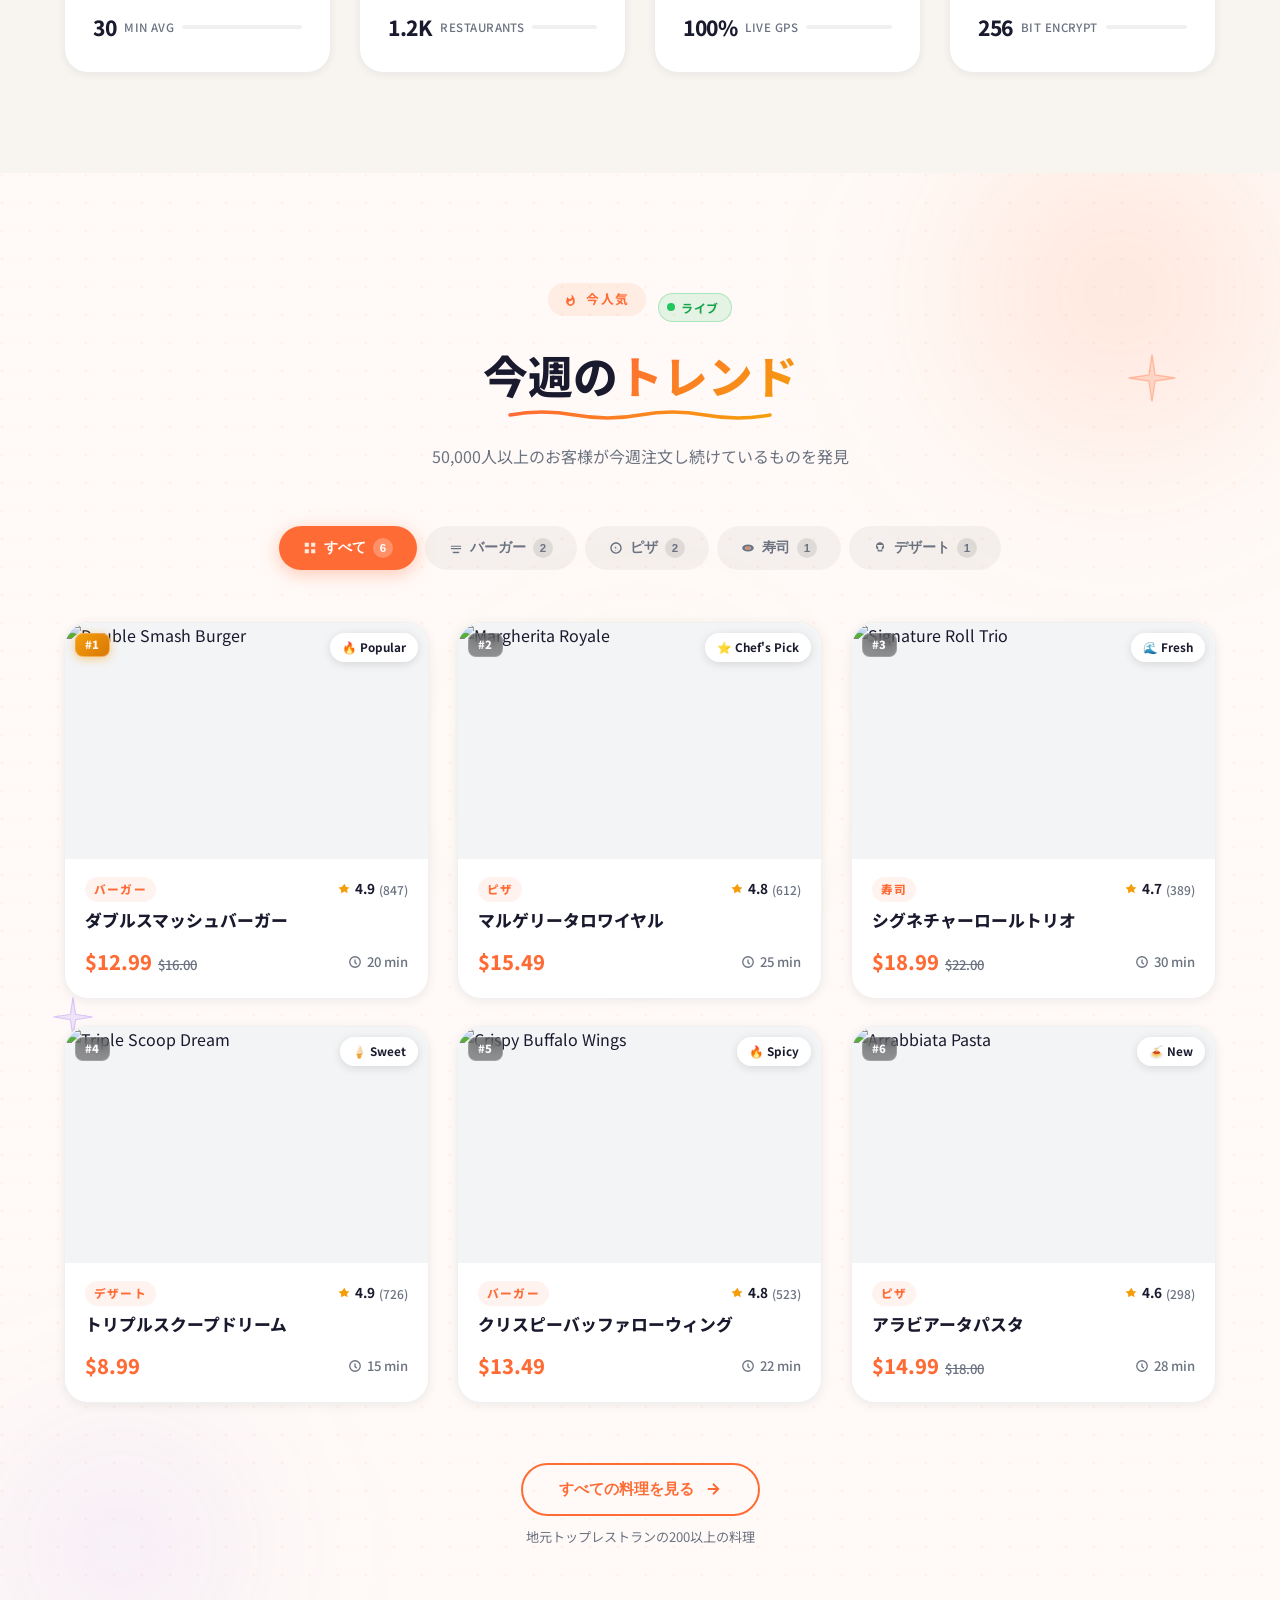
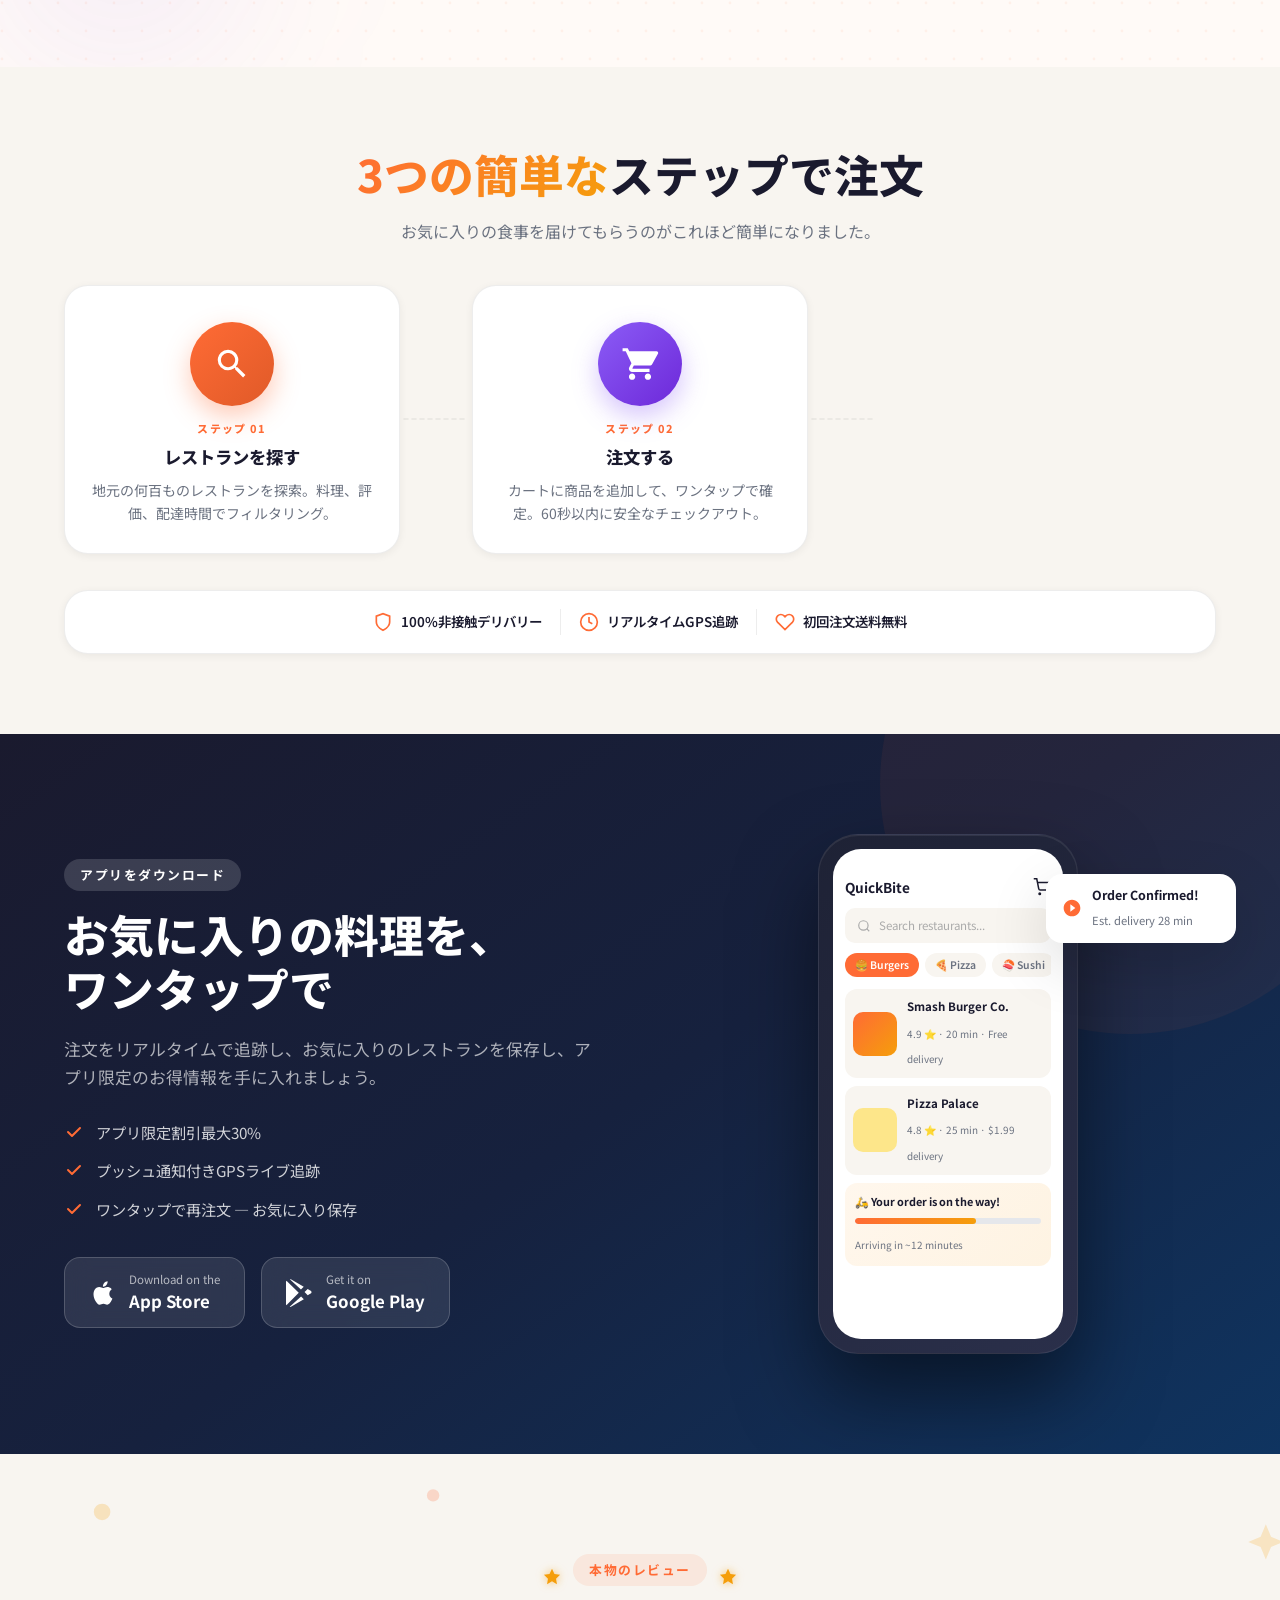
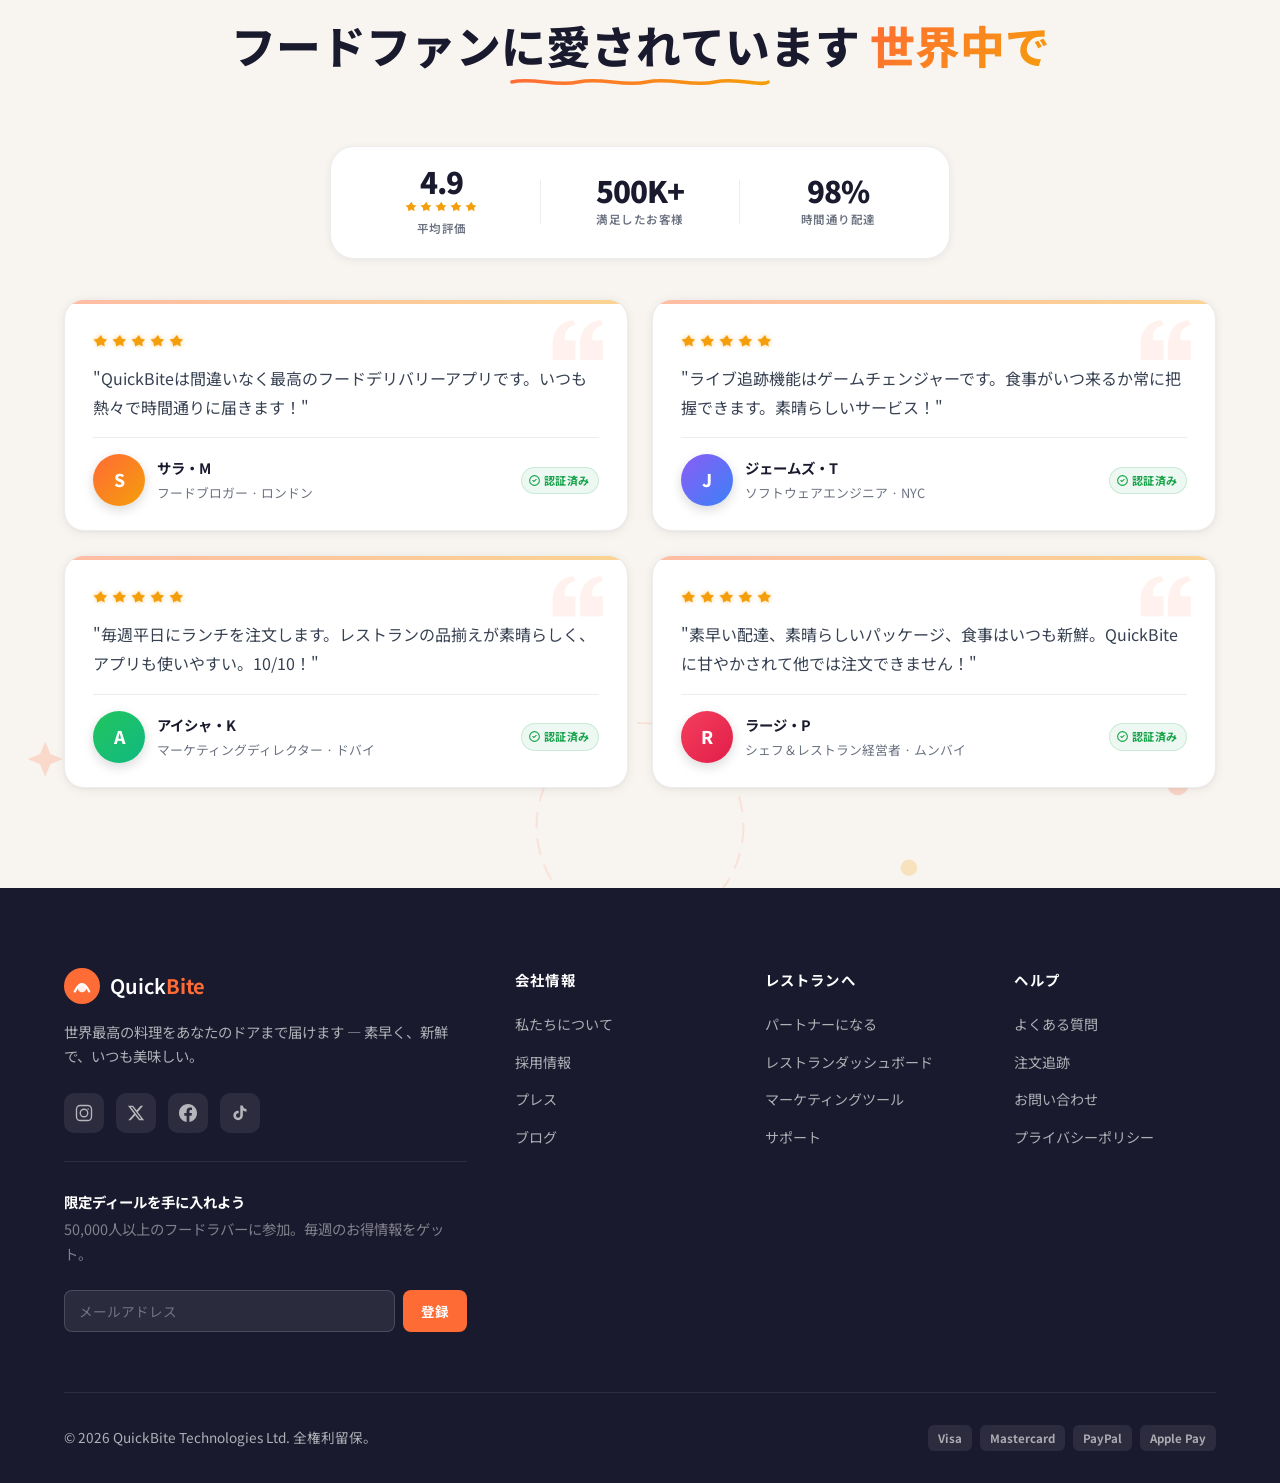
==== commit a6d50fce: "feat: redesign hero section with mesh gradient blobs, category chips, and floating UI status cards" ====
--- a/food-delivery/index.html
+++ b/food-delivery/index.html
@@ -1,12 +1,14 @@
 <!DOCTYPE html>
 <html lang="en">
+
 <head>
   <meta charset="UTF-8" />
   <meta name="viewport" content="width=device-width, initial-scale=1.0" />
   <title>QuickBite — Food Delivered Fast</title>
   <link rel="preconnect" href="https://fonts.googleapis.com">
   <link rel="preconnect" href="https://fonts.gstatic.com" crossorigin>
-  <link href="https://fonts.googleapis.com/css2?family=Plus+Jakarta+Sans:wght@400;500;600;700;800;900&display=swap" rel="stylesheet">
+  <link href="https://fonts.googleapis.com/css2?family=Plus+Jakarta+Sans:wght@400;500;600;700;800;900&display=swap"
+    rel="stylesheet">
   <link rel="stylesheet" href="styles.css" />
   <!-- Three.js -->
   <script src="https://cdn.jsdelivr.net/npm/three@0.160.0/build/three.min.js"></script>
@@ -14,6 +16,7 @@
   <script src="https://cdnjs.cloudflare.com/ajax/libs/gsap/3.12.2/gsap.min.js"></script>
   <script src="https://cdnjs.cloudflare.com/ajax/libs/gsap/3.12.2/ScrollTrigger.min.js"></script>
 </head>
+
 <body>
 
   <!-- ══════════════════════════════════════
@@ -23,19 +26,21 @@
     <div class="pl-inner">
       <div class="pl-logo">
         <svg viewBox="0 0 40 40" fill="none" width="54" height="54">
-          <circle cx="20" cy="20" r="20" fill="url(#plGrad)"/>
-          <path d="M12 26 Q20 10 28 26" stroke="#fff" stroke-width="2.5" stroke-linecap="round" fill="none"/>
-          <circle cx="20" cy="22" r="5" fill="#fff" opacity=".9"/>
+          <circle cx="20" cy="20" r="20" fill="url(#plGrad)" />
+          <path d="M12 26 Q20 10 28 26" stroke="#fff" stroke-width="2.5" stroke-linecap="round" fill="none" />
+          <circle cx="20" cy="22" r="5" fill="#fff" opacity=".9" />
           <defs>
             <linearGradient id="plGrad" x1="0" y1="0" x2="40" y2="40">
-              <stop offset="0%" stop-color="#ff6b35"/>
-              <stop offset="100%" stop-color="#f7c59f"/>
+              <stop offset="0%" stop-color="#ff6b35" />
+              <stop offset="100%" stop-color="#f7c59f" />
             </linearGradient>
           </defs>
         </svg>
         <span>Quick<strong>Bite</strong></span>
       </div>
-      <div class="pl-bar-wrap"><div class="pl-bar"></div></div>
+      <div class="pl-bar-wrap">
+        <div class="pl-bar"></div>
+      </div>
       <p class="pl-text" data-i18n="preloader.text">Preparing your experience</p>
     </div>
   </div>
@@ -56,13 +61,13 @@
       <!-- Logo -->
       <a href="#" class="logo">
         <svg class="logo-icon" viewBox="0 0 40 40" fill="none" xmlns="http://www.w3.org/2000/svg">
-          <circle cx="20" cy="20" r="20" fill="url(#logoGrad)"/>
-          <path d="M12 26 Q20 10 28 26" stroke="#fff" stroke-width="2.5" stroke-linecap="round" fill="none"/>
-          <circle cx="20" cy="22" r="5" fill="#fff" opacity=".9"/>
+          <circle cx="20" cy="20" r="20" fill="url(#logoGrad)" />
+          <path d="M12 26 Q20 10 28 26" stroke="#fff" stroke-width="2.5" stroke-linecap="round" fill="none" />
+          <circle cx="20" cy="22" r="5" fill="#fff" opacity=".9" />
           <defs>
             <linearGradient id="logoGrad" x1="0" y1="0" x2="40" y2="40">
-              <stop offset="0%" stop-color="#ff6b35"/>
-              <stop offset="100%" stop-color="#f7c59f"/>
+              <stop offset="0%" stop-color="#ff6b35" />
+              <stop offset="100%" stop-color="#f7c59f" />
             </linearGradient>
           </defs>
         </svg>
@@ -87,11 +92,24 @@
 
       <!-- Hamburger — Cheeseburger SVGator animated icon -->
       <button class="hamburger" id="hamburger" aria-label="Toggle menu" tabindex="0">
-        <svg id="eRzKqZPLYfF1" xmlns="http://www.w3.org/2000/svg" xmlns:xlink="http://www.w3.org/1999/xlink" viewBox="0 0 80 80" shape-rendering="geometricPrecision" text-rendering="geometricPrecision" width="44" height="44" style="display:block;cursor:pointer"><g transform="matrix(.5 0 0 0.5-125.794998-294.955077)"><path id="eRzKqZPLYfF17" d="M291.59,640.86c0,0,0-23.2,40-23.2s40,23.2,40,23.2" fill="none" stroke="#ff6b35" stroke-width="12" stroke-linecap="round" stroke-miterlimit="10"/><line id="eRzKqZPLYfF18" x1="291.59" y1="669.61" x2="371.59" y2="669.61" fill="none" stroke="#ff6b35" stroke-width="12" stroke-linecap="round" stroke-miterlimit="10"/><line id="eRzKqZPLYfF19" x1="291.59" y1="698.36" x2="371.59" y2="698.36" fill="none" stroke="#ff6b35" stroke-width="12" stroke-linecap="round" stroke-miterlimit="10"/><path id="eRzKqZPLYfF20" d="M347.87,686.9l-8.41-14.55c-.525036-.925686-.520363-2.060243.012281-2.981572s1.513525-1.491516,2.577719-1.498428h16.8c1.064194.006912,2.045076.577099,2.577719,1.498428s.537317,2.055886.012281,2.981572L353,686.9c-.543848.896578-1.516371,1.444116-2.565,1.444116s-2.021152-.547538-2.565-1.444116Z" fill="#ff6b35"/></g>
-<script><![CDATA[
-(function(s,i,u,o,c,w,d,t,n,x,e,p,a,b){(a=document.getElementById(i.root)).svgatorPlayer={ready:(function(a){b=[];return function(c){return c?(b.push(c),a.svgatorPlayer):b}})(a)};w[o]=w[o]||{};w[o][s]=w[o][s]||[];w[o][s].push(i);e=d.createElementNS(n,t);e.async=true;e.setAttributeNS(x,'href',[u,s,'.','j','s','?','v','=',c].join(''));e.setAttributeNS(null,'src',[u,s,'.','j','s','?','v','=',c].join(''));p=d.getElementsByTagName(t)[0];p.parentNode.insertBefore(e,p);})('91c80d77',{"root":"eRzKqZPLYfF1","version":"2022-05-04","animations":[{"elements":{"eRzKqZPLYfF17":{"d":[{"t":0,"v":["M",291.59,640.86,"C",291.59,640.86,291.59,617.66,331.59,617.66,"C",371.59,617.66,371.59,640.86,371.59,640.86],"e":[0.68,-0.55,0.265,1.55]},{"t":300,"v":["M",291.59,640.86,"C",291.59,640.86,291.59,640.86,331.59,640.86,"C",371.59,640.86,371.59,640.86,371.59,640.86]}],"transform":{"keys":{"o":[{"t":300,"v":{"x":331.59,"y":617.66,"type":"corner"}},{"t":500,"v":{"x":331.589997,"y":669.940003,"type":"corner"}}],"r":[{"t":500,"v":0,"e":[0.39,0.575,0.565,1]},{"t":800,"v":-45}],"t":[{"t":200,"v":{"x":-331.59,"y":-617.66}},{"t":500,"v":{"x":-331.59,"y":-640.86}}]}}},"eRzKqZPLYfF18":{"opacity":[{"t":400,"v":1,"e":[1,1]},{"t":500,"v":0}]},"eRzKqZPLYfF19":{"transform":{"data":{"t":{"x":-331.589996,"y":-698.359985}},"keys":{"o":[{"t":300,"v":{"x":331.589996,"y":698.359985,"type":"corner"}},{"t":500,"v":{"x":331.589996,"y":669.880011,"type":"corner"}}],"r":[{"t":500,"v":0,"e":[0.39,0.575,0.565,1]},{"t":800,"v":45}]}}},"eRzKqZPLYfF20":{"transform":{"data":{"o":{"x":350.450012,"y":667.87,"type":"corner"},"t":{"x":-350.450012,"y":-667.87}},"keys":{"s":[{"t":100,"v":{"x":1,"y":1},"e":[0.6,-0.28,0.735,0.045]},{"t":250,"v":{"x":1,"y":0.098174}}]}},"opacity":[{"t":250,"v":1},{"t":350,"v":0}]}},"s":"[base64]"}],"options":"MDHAyMzgxMjg3OJTdhNjdYNzg3WYVYyODQwMjgX2OTcyWTZmNjCk3MTI4MzIyOQDY5NzI2ZjY5ANzEyODQwMjgH3ODZiN2NUNmOI3ODc5NmIyOTDgz"},'https://cdn.svgator.com/ply/','__SVGATOR_PLAYER__','2022-05-04',window,document,'script','http://www.w3.org/2000/svg','http://www.w3.org/1999/xlink')
-]]></script>
-</svg>
+        <svg id="eRzKqZPLYfF1" xmlns="http://www.w3.org/2000/svg" xmlns:xlink="http://www.w3.org/1999/xlink"
+          viewBox="0 0 80 80" shape-rendering="geometricPrecision" text-rendering="geometricPrecision" width="44"
+          height="44" style="display:block;cursor:pointer">
+          <g transform="matrix(.5 0 0 0.5-125.794998-294.955077)">
+            <path id="eRzKqZPLYfF17" d="M291.59,640.86c0,0,0-23.2,40-23.2s40,23.2,40,23.2" fill="none" stroke="#ff6b35"
+              stroke-width="12" stroke-linecap="round" stroke-miterlimit="10" />
+            <line id="eRzKqZPLYfF18" x1="291.59" y1="669.61" x2="371.59" y2="669.61" fill="none" stroke="#ff6b35"
+              stroke-width="12" stroke-linecap="round" stroke-miterlimit="10" />
+            <line id="eRzKqZPLYfF19" x1="291.59" y1="698.36" x2="371.59" y2="698.36" fill="none" stroke="#ff6b35"
+              stroke-width="12" stroke-linecap="round" stroke-miterlimit="10" />
+            <path id="eRzKqZPLYfF20"
+              d="M347.87,686.9l-8.41-14.55c-.525036-.925686-.520363-2.060243.012281-2.981572s1.513525-1.491516,2.577719-1.498428h16.8c1.064194.006912,2.045076.577099,2.577719,1.498428s.537317,2.055886.012281,2.981572L353,686.9c-.543848.896578-1.516371,1.444116-2.565,1.444116s-2.021152-.547538-2.565-1.444116Z"
+              fill="#ff6b35" />
+          </g>
+          <script>/* <![CDATA[ */
+            (function (s, i, u, o, c, w, d, t, n, x, e, p, a, b) { (a = document.getElementById(i.root)).svgatorPlayer = { ready: (function (a) { b = []; return function (c) { return c ? (b.push(c), a.svgatorPlayer) : b } })(a) }; w[o] = w[o] || {}; w[o][s] = w[o][s] || []; w[o][s].push(i); e = d.createElementNS(n, t); e.async = true; e.setAttributeNS(x, 'href', [u, s, '.', 'j', 's', '?', 'v', '=', c].join('')); e.setAttributeNS(null, 'src', [u, s, '.', 'j', 's', '?', 'v', '=', c].join('')); p = d.getElementsByTagName(t)[0]; p.parentNode.insertBefore(e, p); })('91c80d77', { "root": "eRzKqZPLYfF1", "version": "2022-05-04", "animations": [{ "elements": { "eRzKqZPLYfF17": { "d": [{ "t": 0, "v": ["M", 291.59, 640.86, "C", 291.59, 640.86, 291.59, 617.66, 331.59, 617.66, "C", 371.59, 617.66, 371.59, 640.86, 371.59, 640.86], "e": [0.68, -0.55, 0.265, 1.55] }, { "t": 300, "v": ["M", 291.59, 640.86, "C", 291.59, 640.86, 291.59, 640.86, 331.59, 640.86, "C", 371.59, 640.86, 371.59, 640.86, 371.59, 640.86] }], "transform": { "keys": { "o": [{ "t": 300, "v": { "x": 331.59, "y": 617.66, "type": "corner" } }, { "t": 500, "v": { "x": 331.589997, "y": 669.940003, "type": "corner" } }], "r": [{ "t": 500, "v": 0, "e": [0.39, 0.575, 0.565, 1] }, { "t": 800, "v": -45 }], "t": [{ "t": 200, "v": { "x": -331.59, "y": -617.66 } }, { "t": 500, "v": { "x": -331.59, "y": -640.86 } }] } } }, "eRzKqZPLYfF18": { "opacity": [{ "t": 400, "v": 1, "e": [1, 1] }, { "t": 500, "v": 0 }] }, "eRzKqZPLYfF19": { "transform": { "data": { "t": { "x": -331.589996, "y": -698.359985 } }, "keys": { "o": [{ "t": 300, "v": { "x": 331.589996, "y": 698.359985, "type": "corner" } }, { "t": 500, "v": { "x": 331.589996, "y": 669.880011, "type": "corner" } }], "r": [{ "t": 500, "v": 0, "e": [0.39, 0.575, 0.565, 1] }, { "t": 800, "v": 45 }] } } }, "eRzKqZPLYfF20": { "transform": { "data": { "o": { "x": 350.450012, "y": 667.87, "type": "corner" }, "t": { "x": -350.450012, "y": -667.87 } }, "keys": { "s": [{ "t": 100, "v": { "x": 1, "y": 1 }, "e": [0.6, -0.28, 0.735, 0.045] }, { "t": 250, "v": { "x": 1, "y": 0.098174 } }] } }, "opacity": [{ "t": 250, "v": 1 }, { "t": 350, "v": 0 }] } }, "s": "[base64]" }], "options": "MDHAyMzgxMjg3OJTdhNjdYNzg3WYVYyODQwMjgX2OTcyWTZmNjCk3MTI4MzIyOQDY5NzI2ZjY5ANzEyODQwMjgH3ODZiN2NUNmOI3ODc5NmIyOTDgz" }, 'https://cdn.svgator.com/ply/', '__SVGATOR_PLAYER__', '2022-05-04', window, document, 'script', 'http://www.w3.org/2000/svg', 'http://www.w3.org/1999/xlink')
+            /* ]]> */</script>
+        </svg>
       </button>
     </div>
   </nav>
@@ -101,23 +119,24 @@
   ══════════════════════════════════════ -->
   <div class="mobile-menu-overlay" id="mobileMenuOverlay" aria-hidden="true">
     <div class="mobile-menu-panel" id="mobileMenuPanel">
-      <!-- Close button -->
-      <button class="mobile-menu-close" id="mobileMenuClose" aria-label="Close menu">
-        <svg viewBox="0 0 24 24" fill="none" stroke="currentColor" stroke-width="2.5" stroke-linecap="round" width="28" height="28">
-          <line x1="18" y1="6" x2="6" y2="18"/><line x1="6" y1="6" x2="18" y2="18"/>
+      <!-- Close button (X icon) -->
+      <button class="panel-burger" id="panelBurger" aria-label="Close menu">
+        <svg viewBox="0 0 40 40" fill="none" xmlns="http://www.w3.org/2000/svg" width="40" height="40">
+          <line x1="12" y1="12" x2="28" y2="28" stroke="#ff6b35" stroke-width="3" stroke-linecap="round" />
+          <line x1="28" y1="12" x2="12" y2="28" stroke="#ff6b35" stroke-width="3" stroke-linecap="round" />
         </svg>
       </button>
 
       <!-- Logo repeat inside panel -->
       <div class="mobile-menu-logo">
         <svg viewBox="0 0 40 40" fill="none" width="36" height="36">
-          <circle cx="20" cy="20" r="20" fill="url(#mmGrad)"/>
-          <path d="M12 26 Q20 10 28 26" stroke="#fff" stroke-width="2.5" stroke-linecap="round" fill="none"/>
-          <circle cx="20" cy="22" r="5" fill="#fff" opacity=".9"/>
+          <circle cx="20" cy="20" r="20" fill="url(#mmGrad)" />
+          <path d="M12 26 Q20 10 28 26" stroke="#fff" stroke-width="2.5" stroke-linecap="round" fill="none" />
+          <circle cx="20" cy="22" r="5" fill="#fff" opacity=".9" />
           <defs>
             <linearGradient id="mmGrad" x1="0" y1="0" x2="40" y2="40">
-              <stop offset="0%" stop-color="#ff6b35"/>
-              <stop offset="100%" stop-color="#f7c59f"/>
+              <stop offset="0%" stop-color="#ff6b35" />
+              <stop offset="100%" stop-color="#f7c59f" />
             </linearGradient>
           </defs>
         </svg>
@@ -168,63 +187,192 @@
   ══════════════════════════════════════ -->
   <section class="hero" id="hero">
     <canvas id="hero-canvas" aria-hidden="true"></canvas>
-    <div class="hero-bg-circles">
-      <span class="circle c1"></span>
-      <span class="circle c2"></span>
-      <span class="circle c3"></span>
+
+    <!-- Mesh gradient blobs -->
+    <div class="hero-blobs" aria-hidden="true">
+      <div class="blob blob-1"></div>
+      <div class="blob blob-2"></div>
+      <div class="blob blob-3"></div>
     </div>
 
+    <!-- Animated SVG delivery route -->
+    <div class="hero-delivery-route" aria-hidden="true">
+      <svg viewBox="0 0 900 500" fill="none" xmlns="http://www.w3.org/2000/svg" preserveAspectRatio="xMidYMid slice">
+        <!-- Dashed ghost path -->
+        <path
+          d="M60,440 C140,390 210,310 310,285 C410,260 460,195 540,175 C620,155 670,215 740,185 C800,160 840,125 870,100"
+          stroke="rgba(255,255,255,0.06)" stroke-width="1.5" stroke-dasharray="8 14" fill="none"
+          stroke-linecap="round" />
+        <!-- Main animated draw path -->
+        <path id="routeMainPath" class="route-draw-line"
+          d="M60,440 C140,390 210,310 310,285 C410,260 460,195 540,175 C620,155 670,215 740,185 C800,160 840,125 870,100"
+          stroke="url(#routeGrad)" stroke-width="2.2" stroke-linecap="round" fill="none" />
+        <!-- City waypoint dots -->
+        <g class="route-city route-city-1">
+          <circle cx="310" cy="285" r="5" fill="#ff6b35" opacity="0.85" />
+          <circle cx="310" cy="285" r="10" fill="none" stroke="#ff6b35" stroke-width="1.2" class="city-expand" />
+        </g>
+        <g class="route-city route-city-2">
+          <circle cx="540" cy="175" r="5" fill="#f59e0b" opacity="0.85" />
+          <circle cx="540" cy="175" r="10" fill="none" stroke="#f59e0b" stroke-width="1.2" class="city-expand" />
+        </g>
+        <g class="route-city route-city-3">
+          <circle cx="740" cy="185" r="5" fill="#8b5cf6" opacity="0.85" />
+          <circle cx="740" cy="185" r="10" fill="none" stroke="#8b5cf6" stroke-width="1.2" class="city-expand" />
+        </g>
+        <!-- Start pin: restaurant -->
+        <g class="route-pin-start" transform="translate(60,440)">
+          <circle r="14" fill="#ff6b35" opacity="0.1" />
+          <circle r="7" fill="#ff6b35" />
+          <circle r="3" fill="#fff" />
+          <circle r="13" fill="none" stroke="#ff6b35" stroke-width="1.5" class="pin-ripple" />
+          <circle r="20" fill="none" stroke="#ff6b35" stroke-width="1" opacity="0.4" class="pin-ripple pin-ripple-2" />
+        </g>
+        <!-- End pin: home -->
+        <g class="route-pin-end" transform="translate(870,100)">
+          <circle r="14" fill="#22c55e" opacity="0.1" />
+          <circle r="7" fill="#22c55e" />
+          <circle r="3" fill="#fff" />
+          <circle r="13" fill="none" stroke="#22c55e" stroke-width="1.5" class="pin-ripple" />
+        </g>
+        <!-- Animated rider dot -->
+        <g class="route-rider" style="transform:translate(60px,440px)">
+          <circle r="14" fill="#ff6b35" opacity="0.12" />
+          <circle r="7" fill="#ff6b35" />
+          <circle r="3.5" fill="#fff" />
+          <circle r="7" fill="none" stroke="#ff6b35" stroke-width="2" class="rider-pulse" />
+        </g>
+        <!-- Hidden motion path for JS -->
+        <path id="riderMotionPath" opacity="0"
+          d="M60,440 C140,390 210,310 310,285 C410,260 460,195 540,175 C620,155 670,215 740,185 C800,160 840,125 870,100"
+          fill="none" />
+        <defs>
+          <linearGradient id="routeGrad" x1="0%" y1="0%" x2="100%" y2="0%">
+            <stop offset="0%" stop-color="#ff6b35" stop-opacity="0.95" />
+            <stop offset="50%" stop-color="#f59e0b" stop-opacity="0.75" />
+            <stop offset="100%" stop-color="#22c55e" stop-opacity="0.95" />
+          </linearGradient>
+        </defs>
+      </svg>
+    </div>
+
     <div class="hero-content">
+      <!-- ── Left: Text ─────────────────── -->
       <div class="hero-text">
         <span class="badge">
-          <svg viewBox="0 0 16 16" fill="none"><circle cx="8" cy="8" r="4" fill="#ff6b35"/></svg>
+          <svg viewBox="0 0 16 16" fill="none">
+            <circle cx="8" cy="8" r="4" fill="#ff6b35" />
+          </svg>
           <span data-i18n="hero.badge">Live in 50+ Cities</span>
         </span>
-        <h1 data-i18n-html="hero.h1">Delicious Food<br/><span class="gradient-text">Delivered Fast</span></h1>
-        <p data-i18n="hero.p">From your favourite restaurants straight to your door — hot, fresh, and in under 30 minutes.</p>
+        <h1 data-i18n-html="hero.h1">Delicious Food<br /><span class="gradient-text">Delivered Fast</span></h1>
+        <p data-i18n="hero.p">From your favourite restaurants straight to your door — hot, fresh, and in under 30
+          minutes.</p>
 
         <!-- Search Bar -->
         <div class="hero-search" role="search">
-          <svg class="search-icon" viewBox="0 0 24 24" fill="none" stroke="currentColor" stroke-width="2" stroke-linecap="round" stroke-linejoin="round">
-            <circle cx="11" cy="11" r="8"/><path d="M21 21l-4.35-4.35"/>
-          </svg>
-          <input type="text" class="search-input" data-i18n-placeholder="hero.search.ph" placeholder="Search pizza, burgers, sushi..." aria-label="Search food">
+          <div class="search-loc-wrap">
+            <svg class="search-loc-icon" viewBox="0 0 24 24" fill="none" stroke="currentColor" stroke-width="2"
+              stroke-linecap="round" stroke-linejoin="round" aria-hidden="true">
+              <path d="M21 10c0 7-9 13-9 13S3 17 3 10a9 9 0 0118 0z" />
+              <circle cx="12" cy="10" r="3" />
+            </svg>
+            <span class="search-loc-text">Near me</span>
+          </div>
+          <div class="search-sep" aria-hidden="true"></div>
+          <svg class="search-icon" viewBox="0 0 24 24" fill="none" stroke="currentColor" stroke-width="2"
+            stroke-linecap="round" stroke-linejoin="round" aria-hidden="true">
+            <circle cx="11" cy="11" r="8" />
+            <path d="M21 21l-4.35-4.35" />
+          </svg>
+          <input type="text" class="search-input" data-i18n-placeholder="hero.search.ph"
+            placeholder="Search pizza, burgers, sushi..." aria-label="Search food">
           <button class="search-btn" type="button" data-i18n="hero.search.btn">Search</button>
+        </div>
+
+        <!-- Quick category chips -->
+        <div class="hero-chips" aria-label="Popular categories">
+          <span class="chip-label">Popular:</span>
+          <button class="chip" type="button">Burgers</button>
+          <button class="chip" type="button">Pizza</button>
+          <button class="chip" type="button">Sushi</button>
+          <button class="chip" type="button">Tacos</button>
         </div>
 
         <div class="hero-actions">
           <a href="#menu" class="btn-primary" data-i18n="hero.cta.explore">Explore Menu</a>
           <a href="#app" class="btn-outline">
             <svg viewBox="0 0 24 24" fill="none" stroke="currentColor" stroke-width="2">
-              <polygon points="5 3 19 12 5 21 5 3"/>
+              <polygon points="5 3 19 12 5 21 5 3" />
             </svg>
             <span data-i18n="hero.cta.demo">Watch Demo</span>
           </a>
         </div>
+
         <div class="hero-stats">
-          <div class="stat"><span class="counter" data-target="50000">0</span><span>+</span><small data-i18n="hero.stat.customers">Happy Customers</small></div>
+          <div class="stat"><span class="counter" data-target="50000">0</span><span>+</span><small
+              data-i18n="hero.stat.customers">Happy Customers</small></div>
           <div class="stat-divider"></div>
-          <div class="stat"><span class="counter" data-target="1200">0</span><span>+</span><small data-i18n="hero.stat.restaurants">Restaurants</small></div>
+          <div class="stat"><span class="counter" data-target="1200">0</span><span>+</span><small
+              data-i18n="hero.stat.restaurants">Restaurants</small></div>
           <div class="stat-divider"></div>
-          <div class="stat"><span class="counter" data-target="98">0</span><span>%</span><small data-i18n="hero.stat.delivery">On-time Delivery</small></div>
-        </div>
-      </div>
-
-      <!-- Real Food Photo -->
+          <div class="stat"><span class="counter" data-target="98">0</span><span>%</span><small
+              data-i18n="hero.stat.delivery">On-time Delivery</small></div>
+        </div>
+      </div>
+
+      <!-- ── Right: Visual ───────────────── -->
       <div class="hero-visual">
         <div class="plate-wrapper">
 
           <!-- Main hero food image inside glowing circle -->
           <div class="hero-food-ring">
-            <img
-              class="hero-food-img"
+            <img class="hero-food-img"
               src="https://images.unsplash.com/photo-1568901346375-23c9450c58cd?auto=format&fit=crop&w=600&q=80"
-              alt="Delicious smash burger"
-            />
+              alt="Delicious smash burger" />
+          </div>
+
+          <!-- Floating card: Order status (bottom-left) -->
+          <div class="float-card fc-order" aria-hidden="true">
+            <img class="fc-avatar" src="https://i.pravatar.cc/40?img=11" alt="" width="40" height="40">
+            <div class="fc-body">
+              <span class="fc-name">James T.</span>
+              <span class="fc-item">Double Smash Burger</span>
+              <div class="fc-progress">
+                <span class="fc-dot fc-dot--on"></span>
+                <span class="fc-dot fc-dot--on"></span>
+                <span class="fc-dot"></span>
+                <span class="fc-status-text">Preparing…</span>
+              </div>
+            </div>
+          </div>
+
+          <!-- Floating card: ETA (top-right) -->
+          <div class="float-card fc-eta" aria-hidden="true">
+            <svg class="fc-eta-icon" viewBox="0 0 24 24" fill="none" stroke="currentColor" stroke-width="2"
+              stroke-linecap="round">
+              <circle cx="12" cy="12" r="10" />
+              <polyline points="12 6 12 12 16 14" />
+            </svg>
+            <div class="fc-eta-body">
+              <span class="fc-eta-time">~25 min</span>
+              <span class="fc-eta-label">Est. arrival</span>
+            </div>
+          </div>
+
+          <!-- Floating card: Rating (top-left of visual) -->
+          <div class="float-card fc-rating" aria-hidden="true">
+            <svg class="fc-star" viewBox="0 0 24 24" fill="#f59e0b" aria-hidden="true">
+              <path d="M12 2l3.09 6.26L22 9.27l-5 4.87 1.18 6.88L12 17.77l-6.18 3.25L7 14.14 2 9.27l6.91-1.01L12 2z" />
+            </svg>
+            <div>
+              <span class="fc-rate-num">4.9</span>
+              <span class="fc-rate-label">12k+ reviews</span>
+            </div>
           </div>
 
           <!-- Floating food photo chips -->
-          <div class="float-item fi-1">
+          <!-- <div class="float-item fi-1">
             <img src="https://images.unsplash.com/photo-1573080496219-bb080dd4f877?auto=format&fit=crop&w=120&q=80" alt="Fries" />
           </div>
           <div class="float-item fi-2">
@@ -232,10 +380,7 @@
           </div>
           <div class="float-item fi-3">
             <img src="https://images.unsplash.com/photo-1553621042-f6e147245754?auto=format&fit=crop&w=120&q=80" alt="Sushi" />
-          </div>
-          <div class="float-item fi-4">
-            <img src="https://images.unsplash.com/photo-1497034825429-c343d7c6a68f?auto=format&fit=crop&w=120&q=80" alt="Ice cream" />
-          </div>
+          </div> -->
 
         </div>
       </div>
@@ -244,7 +389,7 @@
     <!-- Wave divider -->
     <div class="hero-wave">
       <svg viewBox="0 0 1440 80" preserveAspectRatio="none" xmlns="http://www.w3.org/2000/svg">
-        <path d="M0,40 C360,80 1080,0 1440,40 L1440,80 L0,80 Z" fill="#f8f5f0"/>
+        <path d="M0,40 C360,80 1080,0 1440,40 L1440,80 L0,80 Z" fill="#f8f5f0" />
       </svg>
     </div>
   </section>
@@ -285,64 +430,141 @@
     <div class="container">
       <div class="section-header">
         <span class="section-tag" data-i18n="features.tag">Why QuickBite?</span>
-        <h2 data-i18n-html="features.h2">Everything you love about<br/><span class="gradient-text">food delivery, perfected</span></h2>
+        <h2 data-i18n-html="features.h2">Everything you love about<br /><span class="gradient-text">food delivery,
+            perfected</span></h2>
       </div>
 
       <div class="features-grid">
 
+        <!-- Card 1 — Fast Delivery -->
         <div class="feature-card" data-aos>
-          <div class="feature-icon-wrap orange">
-            <!-- Lightning bolt (fast delivery) -->
-            <svg class="feat-svg" viewBox="0 0 64 64" fill="none" xmlns="http://www.w3.org/2000/svg">
-              <circle cx="32" cy="32" r="32" fill="rgba(255,107,53,.12)"/>
-              <path class="svg-draw" d="M36 12 L22 34 H32 L28 52 L46 30 H36 Z" fill="#ff6b35" stroke="#ff6b35" stroke-width="1" stroke-linejoin="round"/>
-            </svg>
-          </div>
-          <h3 data-i18n="feat1.h3">30-Min Delivery</h3>
-          <p data-i18n="feat1.p">Our optimised routing ensures your food arrives hot and on time, every single order.</p>
-        </div>
-
+          <div class="fc-geo-corner"></div>
+          <div class="feature-icon-hex orange">
+            <div class="hex-glow-layer"></div>
+            <svg class="feat-svg icon-draw" viewBox="0 0 48 48" fill="none" xmlns="http://www.w3.org/2000/svg"
+              aria-hidden="true">
+              <path class="icon-line" d="M28 5L13 27H24L20 43L37 21H26L28 5Z" stroke="#ff6b35" stroke-width="2.4"
+                stroke-linejoin="round" stroke-linecap="round" />
+              <line class="icon-line" x1="7" y1="19" x2="1" y2="19" stroke="#ff6b35" stroke-width="2"
+                stroke-linecap="round" opacity="0.55" />
+              <line class="icon-line" x1="8" y1="26" x2="3" y2="26" stroke="#ff6b35" stroke-width="2"
+                stroke-linecap="round" opacity="0.35" />
+              <line class="icon-line" x1="7" y1="33" x2="2" y2="33" stroke="#ff6b35" stroke-width="2"
+                stroke-linecap="round" opacity="0.2" />
+            </svg>
+            <div class="hex-orbit-ring">
+              <div class="hex-orbit-dot orange"></div>
+            </div>
+          </div>
+          <div class="fc-text">
+            <h3 data-i18n="feat1.h3">30-Min Delivery</h3>
+            <p data-i18n="feat1.p">Our optimised routing ensures your food arrives hot and on time, every single order.
+            </p>
+          </div>
+          <div class="fc-metric">
+            <span class="fc-metric-num">30</span>
+            <span class="fc-metric-lbl">min avg</span>
+            <div class="fc-bar">
+              <div class="fc-bar-fill orange"></div>
+            </div>
+          </div>
+        </div>
+
+        <!-- Card 2 — Top Restaurants -->
         <div class="feature-card" data-aos>
-          <div class="feature-icon-wrap purple">
-            <!-- Store / restaurant -->
-            <svg class="feat-svg" viewBox="0 0 64 64" fill="none" xmlns="http://www.w3.org/2000/svg">
-              <circle cx="32" cy="32" r="32" fill="rgba(139,92,246,.12)"/>
-              <rect class="svg-draw" x="14" y="28" width="36" height="24" rx="3" fill="#8b5cf6"/>
-              <path class="svg-draw" d="M10 28 L32 12 L54 28" fill="#7c3aed"/>
-              <rect x="26" y="36" width="12" height="16" rx="2" fill="#fff" opacity=".9"/>
-              <rect x="17" y="33" width="8" height="8" rx="1" fill="#fff" opacity=".7"/>
-              <rect x="39" y="33" width="8" height="8" rx="1" fill="#fff" opacity=".7"/>
-            </svg>
-          </div>
-          <h3 data-i18n="feat2.h3">Top Restaurants</h3>
-          <p data-i18n="feat2.p">Curated selection of over 1,200 verified restaurants with ratings, menus and offers.</p>
-        </div>
-
+          <div class="fc-geo-corner"></div>
+          <div class="feature-icon-hex purple">
+            <div class="hex-glow-layer"></div>
+            <svg class="feat-svg icon-draw" viewBox="0 0 48 48" fill="none" xmlns="http://www.w3.org/2000/svg"
+              aria-hidden="true">
+              <path class="icon-line" d="M5 22L24 7L43 22" stroke="#8b5cf6" stroke-width="2.4" stroke-linejoin="round"
+                stroke-linecap="round" />
+              <rect class="icon-line" x="9" y="22" width="30" height="21" rx="2" stroke="#8b5cf6" stroke-width="2.4" />
+              <rect class="icon-line" x="19" y="29" width="10" height="14" rx="1.5" stroke="#8b5cf6" stroke-width="2" />
+              <rect class="icon-line" x="10" y="27" width="7" height="7" rx="1" stroke="#8b5cf6" stroke-width="1.8" />
+              <rect class="icon-line" x="31" y="27" width="7" height="7" rx="1" stroke="#8b5cf6" stroke-width="1.8" />
+            </svg>
+            <div class="hex-orbit-ring" style="animation-direction:reverse">
+              <div class="hex-orbit-dot purple"></div>
+            </div>
+          </div>
+          <div class="fc-text">
+            <h3 data-i18n="feat2.h3">Top Restaurants</h3>
+            <p data-i18n="feat2.p">Curated selection of over 1,200 verified restaurants with ratings, menus and offers.
+            </p>
+          </div>
+          <div class="fc-metric">
+            <span class="fc-metric-num">1.2K</span>
+            <span class="fc-metric-lbl">restaurants</span>
+            <div class="fc-bar">
+              <div class="fc-bar-fill purple"></div>
+            </div>
+          </div>
+        </div>
+
+        <!-- Card 3 — Live Tracking -->
         <div class="feature-card" data-aos>
-          <div class="feature-icon-wrap green">
-            <!-- Map pin (live tracking) -->
-            <svg class="feat-svg" viewBox="0 0 64 64" fill="none" xmlns="http://www.w3.org/2000/svg">
-              <circle cx="32" cy="32" r="32" fill="rgba(34,197,94,.12)"/>
-              <path class="svg-draw" d="M32 14 C22.06 14 14 22.06 14 32 C14 44 32 54 32 54 C32 54 50 44 50 32 C50 22.06 41.94 14 32 14 Z" fill="#22c55e"/>
-              <circle cx="32" cy="32" r="7" fill="#fff" opacity=".9"/>
-              <circle class="ping" cx="32" cy="32" r="7" fill="none" stroke="#22c55e" stroke-width="2"/>
-            </svg>
-          </div>
-          <h3 data-i18n="feat3.h3">Live Tracking</h3>
-          <p data-i18n="feat3.p">Real-time GPS tracking from the kitchen to your front door — never wonder where your food is.</p>
-        </div>
-
+          <div class="fc-geo-corner"></div>
+          <div class="feature-icon-hex green">
+            <div class="hex-glow-layer"></div>
+            <svg class="feat-svg icon-draw" viewBox="0 0 48 48" fill="none" xmlns="http://www.w3.org/2000/svg"
+              aria-hidden="true">
+              <path class="icon-line"
+                d="M24 4C15.16 4 8 11.16 8 20C8 31 24 44 24 44C24 44 40 31 40 20C40 11.16 32.84 4 24 4Z"
+                stroke="#22c55e" stroke-width="2.4" stroke-linejoin="round" />
+              <circle class="icon-line icon-ping-circle" cx="24" cy="20" r="5.5" stroke="#22c55e" stroke-width="2.2" />
+              <path class="icon-line" d="M35 7C39 10 41.5 14.7 41.5 20" stroke="#22c55e" stroke-width="1.8"
+                stroke-linecap="round" opacity="0.55" />
+              <path class="icon-line" d="M13 7C9 10 6.5 14.7 6.5 20" stroke="#22c55e" stroke-width="1.8"
+                stroke-linecap="round" opacity="0.55" />
+            </svg>
+            <div class="hex-orbit-ring">
+              <div class="hex-orbit-dot green"></div>
+            </div>
+          </div>
+          <div class="fc-text">
+            <h3 data-i18n="feat3.h3">Live Tracking</h3>
+            <p data-i18n="feat3.p">Real-time GPS tracking from the kitchen to your front door — never wonder where your
+              food is.</p>
+          </div>
+          <div class="fc-metric">
+            <span class="fc-metric-num">100%</span>
+            <span class="fc-metric-lbl">live GPS</span>
+            <div class="fc-bar">
+              <div class="fc-bar-fill green"></div>
+            </div>
+          </div>
+        </div>
+
+        <!-- Card 4 — Secure Payments -->
         <div class="feature-card" data-aos>
-          <div class="feature-icon-wrap blue">
-            <!-- Shield (safe payment) -->
-            <svg class="feat-svg" viewBox="0 0 64 64" fill="none" xmlns="http://www.w3.org/2000/svg">
-              <circle cx="32" cy="32" r="32" fill="rgba(59,130,246,.12)"/>
-              <path class="svg-draw" d="M32 12 L50 20 L50 36 C50 44.84 41.6 51.6 32 54 C22.4 51.6 14 44.84 14 36 L14 20 Z" fill="#3b82f6"/>
-              <path d="M24 32 L29 37 L40 26" stroke="#fff" stroke-width="3" stroke-linecap="round" stroke-linejoin="round"/>
-            </svg>
-          </div>
-          <h3 data-i18n="feat4.h3">Secure Payments</h3>
-          <p data-i18n="feat4.p">Multiple payment options with bank-grade encryption keeping every transaction safe.</p>
+          <div class="fc-geo-corner"></div>
+          <div class="feature-icon-hex blue">
+            <div class="hex-glow-layer"></div>
+            <svg class="feat-svg icon-draw" viewBox="0 0 48 48" fill="none" xmlns="http://www.w3.org/2000/svg"
+              aria-hidden="true">
+              <path class="icon-line" d="M24 4L42 13V29C42 38.5 33.8 45.8 24 48C14.2 45.8 6 38.5 6 29V13L24 4Z"
+                stroke="#3b82f6" stroke-width="2.4" stroke-linejoin="round" />
+              <path class="icon-check" d="M15 25L21 31L33 18" stroke="#3b82f6" stroke-width="2.8" stroke-linecap="round"
+                stroke-linejoin="round" />
+              <circle class="icon-line" cx="24" cy="19" r="3.5" stroke="#3b82f6" stroke-width="1.6" opacity="0.5" />
+            </svg>
+            <div class="hex-orbit-ring" style="animation-direction:reverse">
+              <div class="hex-orbit-dot blue"></div>
+            </div>
+          </div>
+          <div class="fc-text">
+            <h3 data-i18n="feat4.h3">Secure Payments</h3>
+            <p data-i18n="feat4.p">Multiple payment options with bank-grade encryption keeping every transaction safe.
+            </p>
+          </div>
+          <div class="fc-metric">
+            <span class="fc-metric-num">256</span>
+            <span class="fc-metric-lbl">bit encrypt</span>
+            <div class="fc-bar">
+              <div class="fc-bar-fill blue"></div>
+            </div>
+          </div>
         </div>
 
       </div>
@@ -362,20 +584,22 @@
       <svg class="menu-dots-pattern" width="100%" height="100%" xmlns="http://www.w3.org/2000/svg">
         <defs>
           <pattern id="menuDotGrid" x="0" y="0" width="28" height="28" patternUnits="userSpaceOnUse">
-            <circle cx="2" cy="2" r="1.4" fill="rgba(255,107,53,0.10)"/>
+            <circle cx="2" cy="2" r="1.4" fill="rgba(255,107,53,0.10)" />
           </pattern>
         </defs>
-        <rect width="100%" height="100%" fill="url(#menuDotGrid)"/>
+        <rect width="100%" height="100%" fill="url(#menuDotGrid)" />
       </svg>
       <!-- Floating SVG spark shapes -->
       <svg class="menu-spark menu-spark-1" viewBox="0 0 40 40" fill="none" xmlns="http://www.w3.org/2000/svg">
-        <path d="M20 2 L22.4 17.6 L38 20 L22.4 22.4 L20 38 L17.6 22.4 L2 20 L17.6 17.6 Z" fill="rgba(255,107,53,0.18)" stroke="rgba(255,107,53,0.35)" stroke-width="1"/>
+        <path d="M20 2 L22.4 17.6 L38 20 L22.4 22.4 L20 38 L17.6 22.4 L2 20 L17.6 17.6 Z" fill="rgba(255,107,53,0.18)"
+          stroke="rgba(255,107,53,0.35)" stroke-width="1" />
       </svg>
       <svg class="menu-spark menu-spark-2" viewBox="0 0 28 28" fill="none" xmlns="http://www.w3.org/2000/svg">
-        <circle cx="14" cy="14" r="12" stroke="rgba(245,158,11,0.25)" stroke-width="1.5" stroke-dasharray="4 3"/>
+        <circle cx="14" cy="14" r="12" stroke="rgba(245,158,11,0.25)" stroke-width="1.5" stroke-dasharray="4 3" />
       </svg>
       <svg class="menu-spark menu-spark-3" viewBox="0 0 40 40" fill="none" xmlns="http://www.w3.org/2000/svg">
-        <path d="M20 2 L22.4 17.6 L38 20 L22.4 22.4 L20 38 L17.6 22.4 L2 20 L17.6 17.6 Z" fill="rgba(139,92,246,0.14)" stroke="rgba(139,92,246,0.28)" stroke-width="1"/>
+        <path d="M20 2 L22.4 17.6 L38 20 L22.4 22.4 L20 38 L17.6 22.4 L2 20 L17.6 17.6 Z" fill="rgba(139,92,246,0.14)"
+          stroke="rgba(139,92,246,0.28)" stroke-width="1" />
       </svg>
     </div>
 
@@ -385,7 +609,11 @@
       <div class="section-header menu-section-header">
         <div class="menu-tag-row">
           <span class="section-tag">
-            <svg width="13" height="13" viewBox="0 0 24 24" fill="currentColor" aria-hidden="true" style="display:inline-block;vertical-align:middle;margin-right:5px"><path d="M13.5.67s.74 2.65.74 4.8c0 2.06-1.35 3.73-3.41 3.73-2.07 0-3.63-1.67-3.63-3.73l.03-.36C5.21 7.51 4 10.62 4 14c0 4.42 3.58 8 8 8s8-3.58 8-8C20 8.61 17.41 3.8 13.5.67zM11.71 19c-1.78 0-3.22-1.4-3.22-3.14 0-1.62 1.05-2.76 2.81-3.12 1.77-.36 3.6-1.21 4.62-2.58.39 1.29.59 2.65.59 4.04 0 2.65-2.15 4.8-4.8 4.8z"/></svg>
+            <svg width="13" height="13" viewBox="0 0 24 24" fill="currentColor" aria-hidden="true"
+              style="display:inline-block;vertical-align:middle;margin-right:5px">
+              <path
+                d="M13.5.67s.74 2.65.74 4.8c0 2.06-1.35 3.73-3.41 3.73-2.07 0-3.63-1.67-3.63-3.73l.03-.36C5.21 7.51 4 10.62 4 14c0 4.42 3.58 8 8 8s8-3.58 8-8C20 8.61 17.41 3.8 13.5.67zM11.71 19c-1.78 0-3.22-1.4-3.22-3.14 0-1.62 1.05-2.76 2.81-3.12 1.77-.36 3.6-1.21 4.62-2.58.39 1.29.59 2.65.59 4.04 0 2.65-2.15 4.8-4.8 4.8z" />
+            </svg>
             <span data-i18n="menu.tag">Popular Right Now</span>
           </span>
           <div class="live-badge">
@@ -395,43 +623,61 @@
         </div>
         <h2 data-i18n-html="menu.h2">Trending <span class="gradient-text">this week</span></h2>
         <!-- Animated SVG wave underline -->
-        <svg class="heading-wave" viewBox="0 0 260 16" xmlns="http://www.w3.org/2000/svg" aria-hidden="true" preserveAspectRatio="none">
+        <svg class="heading-wave" viewBox="0 0 260 16" xmlns="http://www.w3.org/2000/svg" aria-hidden="true"
+          preserveAspectRatio="none">
           <defs>
             <linearGradient id="waveGrad" x1="0%" y1="0%" x2="100%" y2="0%">
-              <stop offset="0%" stop-color="#ff6b35"/>
-              <stop offset="100%" stop-color="#f59e0b"/>
+              <stop offset="0%" stop-color="#ff6b35" />
+              <stop offset="100%" stop-color="#f59e0b" />
             </linearGradient>
           </defs>
-          <path class="wave-path" d="M0,8 Q32,2 65,8 T130,8 T195,8 T260,8" stroke="url(#waveGrad)" stroke-width="3.5" fill="none" stroke-linecap="round"/>
+          <path class="wave-path" d="M0,8 Q32,2 65,8 T130,8 T195,8 T260,8" stroke="url(#waveGrad)" stroke-width="3.5"
+            fill="none" stroke-linecap="round" />
         </svg>
-        <p class="menu-section-sub" data-i18n="menu.sub">Discover what 50,000+ customers can't stop ordering right now</p>
+        <p class="menu-section-sub" data-i18n="menu.sub">Discover what 50,000+ customers can't stop ordering right now
+        </p>
       </div>
 
       <!-- ── Filter tabs ── -->
       <div class="filter-tabs" id="filterTabs" role="tablist">
         <div class="tab-track" id="tabTrack"></div>
         <button class="tab active" data-filter="all" role="tab" aria-selected="true">
-          <svg width="14" height="14" viewBox="0 0 24 24" fill="currentColor" aria-hidden="true"><path d="M3 3h7v7H3V3zm0 11h7v7H3v-7zm11-11h7v7h-7V3zm0 11h7v7h-7v-7z"/></svg>
+          <svg width="14" height="14" viewBox="0 0 24 24" fill="currentColor" aria-hidden="true">
+            <path d="M3 3h7v7H3V3zm0 11h7v7H3v-7zm11-11h7v7h-7V3zm0 11h7v7h-7v-7z" />
+          </svg>
           <span data-i18n="filter.all">All</span>
           <span class="tab-count">6</span>
         </button>
         <button class="tab" data-filter="burgers" role="tab" aria-selected="false">
-          <svg width="14" height="14" viewBox="0 0 24 24" fill="currentColor" aria-hidden="true"><path d="M4 14h16a1 1 0 000-2H4a1 1 0 000 2zm-1-5a1 1 0 001 1h16a1 1 0 000-2H4a1 1 0 00-1 1zm3 9.5C6 19.88 6.9 21 8 21h8c1.1 0 2-1.12 2-2.5H6z"/></svg>
+          <svg width="14" height="14" viewBox="0 0 24 24" fill="currentColor" aria-hidden="true">
+            <path
+              d="M4 14h16a1 1 0 000-2H4a1 1 0 000 2zm-1-5a1 1 0 001 1h16a1 1 0 000-2H4a1 1 0 00-1 1zm3 9.5C6 19.88 6.9 21 8 21h8c1.1 0 2-1.12 2-2.5H6z" />
+          </svg>
           <span data-i18n="filter.burgers">Burgers</span>
           <span class="tab-count">2</span>
         </button>
         <button class="tab" data-filter="pizza" role="tab" aria-selected="false">
-          <svg width="14" height="14" viewBox="0 0 512 512" fill="currentColor" aria-hidden="true"><path d="M256 48C141.2 48 48 141.2 48 256s93.2 208 208 208 208-93.2 208-208S370.8 48 256 48zm0 368c-88.2 0-160-71.8-160-160S167.8 96 256 96s160 71.8 160 160-71.8 160-160 160zm-48-176a32 32 0 1164 0 32 32 0 01-64 0zm96 64a16 16 0 1132 0 16 16 0 01-32 0zm-80 32a16 16 0 1132 0 16 16 0 01-32 0z"/></svg>
+          <svg width="14" height="14" viewBox="0 0 512 512" fill="currentColor" aria-hidden="true">
+            <path
+              d="M256 48C141.2 48 48 141.2 48 256s93.2 208 208 208 208-93.2 208-208S370.8 48 256 48zm0 368c-88.2 0-160-71.8-160-160S167.8 96 256 96s160 71.8 160 160-71.8 160-160 160zm-48-176a32 32 0 1164 0 32 32 0 01-64 0zm96 64a16 16 0 1132 0 16 16 0 01-32 0zm-80 32a16 16 0 1132 0 16 16 0 01-32 0z" />
+          </svg>
           <span data-i18n="filter.pizza">Pizza</span>
           <span class="tab-count">2</span>
         </button>
         <button class="tab" data-filter="sushi" role="tab" aria-selected="false">
-          <svg width="14" height="14" viewBox="0 0 24 24" fill="currentColor" aria-hidden="true"><ellipse cx="12" cy="12" rx="10" ry="6"/><ellipse cx="12" cy="12" rx="5.5" ry="3.2" fill="white" opacity=".45"/><circle cx="12" cy="12" r="3" fill="#ff6b35" opacity=".7"/></svg>
+          <svg width="14" height="14" viewBox="0 0 24 24" fill="currentColor" aria-hidden="true">
+            <ellipse cx="12" cy="12" rx="10" ry="6" />
+            <ellipse cx="12" cy="12" rx="5.5" ry="3.2" fill="white" opacity=".45" />
+            <circle cx="12" cy="12" r="3" fill="#ff6b35" opacity=".7" />
+          </svg>
           <span data-i18n="filter.sushi">Sushi</span>
           <span class="tab-count">1</span>
         </button>
         <button class="tab" data-filter="desserts" role="tab" aria-selected="false">
-          <svg width="14" height="14" viewBox="0 0 24 24" fill="currentColor" aria-hidden="true"><path d="M12 2C8.13 2 5 5.13 5 9c0 2.38 1.19 4.47 3 5.74V17c0 .55.45 1 1 1h6c.55 0 1-.45 1-1v-2.26c1.81-1.27 3-3.36 3-5.74 0-3.87-3.13-7-7-7zm1 14h-2v-1h2v1zm2-5.82V15h-6v-4.82C7.48 9.46 7 8.29 7 7h10c0 1.29-.48 2.46-2 3.18z"/></svg>
+          <svg width="14" height="14" viewBox="0 0 24 24" fill="currentColor" aria-hidden="true">
+            <path
+              d="M12 2C8.13 2 5 5.13 5 9c0 2.38 1.19 4.47 3 5.74V17c0 .55.45 1 1 1h6c.55 0 1-.45 1-1v-2.26c1.81-1.27 3-3.36 3-5.74 0-3.87-3.13-7-7-7zm1 14h-2v-1h2v1zm2-5.82V15h-6v-4.82C7.48 9.46 7 8.29 7 7h10c0 1.29-.48 2.46-2 3.18z" />
+          </svg>
           <span data-i18n="filter.desserts">Desserts</span>
           <span class="tab-count">1</span>
         </button>
@@ -445,17 +691,26 @@
           <div class="menu-img-wrap">
             <span class="card-rank">#1</span>
             <div class="menu-img">
-              <img src="https://images.unsplash.com/photo-1568901346375-23c9450c58cd?auto=format&fit=crop&w=600&q=80" alt="Double Smash Burger" loading="lazy" />
+              <img src="https://images.unsplash.com/photo-1568901346375-23c9450c58cd?auto=format&fit=crop&w=600&q=80"
+                alt="Double Smash Burger" loading="lazy" />
             </div>
             <span class="badge-popular">🔥 Popular</span>
             <button class="like-btn" aria-label="Like this dish">
-              <svg class="like-icon" viewBox="0 0 24 24" fill="none" stroke="currentColor" stroke-width="2.2"><path d="M20.84 4.61a5.5 5.5 0 00-7.78 0L12 5.67l-1.06-1.06a5.5 5.5 0 00-7.78 7.78l1.06 1.06L12 21.23l7.78-7.78 1.06-1.06a5.5 5.5 0 000-7.78z"/></svg>
+              <svg class="like-icon" viewBox="0 0 24 24" fill="none" stroke="currentColor" stroke-width="2.2">
+                <path
+                  d="M20.84 4.61a5.5 5.5 0 00-7.78 0L12 5.67l-1.06-1.06a5.5 5.5 0 00-7.78 7.78l1.06 1.06L12 21.23l7.78-7.78 1.06-1.06a5.5 5.5 0 000-7.78z" />
+              </svg>
             </button>
             <button class="quick-add" aria-label="Add to cart">
-              <svg viewBox="0 0 24 24" fill="none" stroke="currentColor" stroke-width="2.5"><line x1="12" y1="5" x2="12" y2="19"/><line x1="5" y1="12" x2="19" y2="12"/></svg>
+              <svg viewBox="0 0 24 24" fill="none" stroke="currentColor" stroke-width="2.5">
+                <line x1="12" y1="5" x2="12" y2="19" />
+                <line x1="5" y1="12" x2="19" y2="12" />
+              </svg>
             </button>
             <div class="card-hover-info">
-              <svg viewBox="0 0 16 16" fill="currentColor" width="12" height="12" aria-hidden="true"><path d="M8 1a7 7 0 100 14A7 7 0 008 1zm3.5 7.5h-3v3h-1v-3h-3v-1h3v-3h1v3h3v1z"/></svg>
+              <svg viewBox="0 0 16 16" fill="currentColor" width="12" height="12" aria-hidden="true">
+                <path d="M8 1a7 7 0 100 14A7 7 0 008 1zm3.5 7.5h-3v3h-1v-3h-3v-1h3v-3h1v3h3v1z" />
+              </svg>
               <span data-i18n="card1.week">2,400 orders this week</span>
             </div>
           </div>
@@ -463,7 +718,9 @@
             <div class="menu-meta">
               <span class="menu-category" data-i18n="card1.cat">Burgers</span>
               <span class="menu-rating">
-                <svg viewBox="0 0 16 16" fill="#f59e0b" aria-hidden="true"><path d="M8 1l1.9 3.8 4.2.6-3 3 .7 4.2L8 10.6l-3.8 2-.7-4.2-3-3 4.2-.6z"/></svg>
+                <svg viewBox="0 0 16 16" fill="#f59e0b" aria-hidden="true">
+                  <path d="M8 1l1.9 3.8 4.2.6-3 3 .7 4.2L8 10.6l-3.8 2-.7-4.2-3-3 4.2-.6z" />
+                </svg>
                 4.9 <span class="rating-count">(847)</span>
               </span>
             </div>
@@ -474,7 +731,10 @@
                 <span class="price-original">$16.00</span>
               </div>
               <span class="delivery-time">
-                <svg viewBox="0 0 16 16" fill="none" stroke="currentColor" stroke-width="1.5" aria-hidden="true"><circle cx="8" cy="8" r="6"/><path d="M8 5v3.5l2 2"/></svg>
+                <svg viewBox="0 0 16 16" fill="none" stroke="currentColor" stroke-width="1.5" aria-hidden="true">
+                  <circle cx="8" cy="8" r="6" />
+                  <path d="M8 5v3.5l2 2" />
+                </svg>
                 20 min
               </span>
             </div>
@@ -486,17 +746,26 @@
           <div class="menu-img-wrap">
             <span class="card-rank">#2</span>
             <div class="menu-img">
-              <img src="https://images.unsplash.com/photo-1565299624946-b28f40a0ae38?auto=format&fit=crop&w=600&q=80" alt="Margherita Royale" loading="lazy" />
+              <img src="https://images.unsplash.com/photo-1565299624946-b28f40a0ae38?auto=format&fit=crop&w=600&q=80"
+                alt="Margherita Royale" loading="lazy" />
             </div>
             <span class="badge-popular">⭐ Chef's Pick</span>
             <button class="like-btn" aria-label="Like this dish">
-              <svg class="like-icon" viewBox="0 0 24 24" fill="none" stroke="currentColor" stroke-width="2.2"><path d="M20.84 4.61a5.5 5.5 0 00-7.78 0L12 5.67l-1.06-1.06a5.5 5.5 0 00-7.78 7.78l1.06 1.06L12 21.23l7.78-7.78 1.06-1.06a5.5 5.5 0 000-7.78z"/></svg>
+              <svg class="like-icon" viewBox="0 0 24 24" fill="none" stroke="currentColor" stroke-width="2.2">
+                <path
+                  d="M20.84 4.61a5.5 5.5 0 00-7.78 0L12 5.67l-1.06-1.06a5.5 5.5 0 00-7.78 7.78l1.06 1.06L12 21.23l7.78-7.78 1.06-1.06a5.5 5.5 0 000-7.78z" />
+              </svg>
             </button>
             <button class="quick-add" aria-label="Add to cart">
-              <svg viewBox="0 0 24 24" fill="none" stroke="currentColor" stroke-width="2.5"><line x1="12" y1="5" x2="12" y2="19"/><line x1="5" y1="12" x2="19" y2="12"/></svg>
+              <svg viewBox="0 0 24 24" fill="none" stroke="currentColor" stroke-width="2.5">
+                <line x1="12" y1="5" x2="12" y2="19" />
+                <line x1="5" y1="12" x2="19" y2="12" />
+              </svg>
             </button>
             <div class="card-hover-info">
-              <svg viewBox="0 0 16 16" fill="currentColor" width="12" height="12" aria-hidden="true"><path d="M8 1a7 7 0 100 14A7 7 0 008 1zm3.5 7.5h-3v3h-1v-3h-3v-1h3v-3h1v3h3v1z"/></svg>
+              <svg viewBox="0 0 16 16" fill="currentColor" width="12" height="12" aria-hidden="true">
+                <path d="M8 1a7 7 0 100 14A7 7 0 008 1zm3.5 7.5h-3v3h-1v-3h-3v-1h3v-3h1v3h3v1z" />
+              </svg>
               <span data-i18n="card2.week">1,850 orders this week</span>
             </div>
           </div>
@@ -504,7 +773,9 @@
             <div class="menu-meta">
               <span class="menu-category" data-i18n="card2.cat">Pizza</span>
               <span class="menu-rating">
-                <svg viewBox="0 0 16 16" fill="#f59e0b" aria-hidden="true"><path d="M8 1l1.9 3.8 4.2.6-3 3 .7 4.2L8 10.6l-3.8 2-.7-4.2-3-3 4.2-.6z"/></svg>
+                <svg viewBox="0 0 16 16" fill="#f59e0b" aria-hidden="true">
+                  <path d="M8 1l1.9 3.8 4.2.6-3 3 .7 4.2L8 10.6l-3.8 2-.7-4.2-3-3 4.2-.6z" />
+                </svg>
                 4.8 <span class="rating-count">(612)</span>
               </span>
             </div>
@@ -514,7 +785,10 @@
                 <span class="price">$15.49</span>
               </div>
               <span class="delivery-time">
-                <svg viewBox="0 0 16 16" fill="none" stroke="currentColor" stroke-width="1.5" aria-hidden="true"><circle cx="8" cy="8" r="6"/><path d="M8 5v3.5l2 2"/></svg>
+                <svg viewBox="0 0 16 16" fill="none" stroke="currentColor" stroke-width="1.5" aria-hidden="true">
+                  <circle cx="8" cy="8" r="6" />
+                  <path d="M8 5v3.5l2 2" />
+                </svg>
                 25 min
               </span>
             </div>
@@ -526,17 +800,26 @@
           <div class="menu-img-wrap">
             <span class="card-rank">#3</span>
             <div class="menu-img">
-              <img src="https://images.unsplash.com/photo-1553621042-f6e147245754?auto=format&fit=crop&w=600&q=80" alt="Signature Roll Trio" loading="lazy" />
+              <img src="https://images.unsplash.com/photo-1553621042-f6e147245754?auto=format&fit=crop&w=600&q=80"
+                alt="Signature Roll Trio" loading="lazy" />
             </div>
             <span class="badge-popular">🌊 Fresh</span>
             <button class="like-btn" aria-label="Like this dish">
-              <svg class="like-icon" viewBox="0 0 24 24" fill="none" stroke="currentColor" stroke-width="2.2"><path d="M20.84 4.61a5.5 5.5 0 00-7.78 0L12 5.67l-1.06-1.06a5.5 5.5 0 00-7.78 7.78l1.06 1.06L12 21.23l7.78-7.78 1.06-1.06a5.5 5.5 0 000-7.78z"/></svg>
+              <svg class="like-icon" viewBox="0 0 24 24" fill="none" stroke="currentColor" stroke-width="2.2">
+                <path
+                  d="M20.84 4.61a5.5 5.5 0 00-7.78 0L12 5.67l-1.06-1.06a5.5 5.5 0 00-7.78 7.78l1.06 1.06L12 21.23l7.78-7.78 1.06-1.06a5.5 5.5 0 000-7.78z" />
+              </svg>
             </button>
             <button class="quick-add" aria-label="Add to cart">
-              <svg viewBox="0 0 24 24" fill="none" stroke="currentColor" stroke-width="2.5"><line x1="12" y1="5" x2="12" y2="19"/><line x1="5" y1="12" x2="19" y2="12"/></svg>
+              <svg viewBox="0 0 24 24" fill="none" stroke="currentColor" stroke-width="2.5">
+                <line x1="12" y1="5" x2="12" y2="19" />
+                <line x1="5" y1="12" x2="19" y2="12" />
+              </svg>
             </button>
             <div class="card-hover-info">
-              <svg viewBox="0 0 16 16" fill="currentColor" width="12" height="12" aria-hidden="true"><path d="M8 1a7 7 0 100 14A7 7 0 008 1zm3.5 7.5h-3v3h-1v-3h-3v-1h3v-3h1v3h3v1z"/></svg>
+              <svg viewBox="0 0 16 16" fill="currentColor" width="12" height="12" aria-hidden="true">
+                <path d="M8 1a7 7 0 100 14A7 7 0 008 1zm3.5 7.5h-3v3h-1v-3h-3v-1h3v-3h1v3h3v1z" />
+              </svg>
               <span data-i18n="card3.week">1,120 orders this week</span>
             </div>
           </div>
@@ -544,7 +827,9 @@
             <div class="menu-meta">
               <span class="menu-category" data-i18n="card3.cat">Sushi</span>
               <span class="menu-rating">
-                <svg viewBox="0 0 16 16" fill="#f59e0b" aria-hidden="true"><path d="M8 1l1.9 3.8 4.2.6-3 3 .7 4.2L8 10.6l-3.8 2-.7-4.2-3-3 4.2-.6z"/></svg>
+                <svg viewBox="0 0 16 16" fill="#f59e0b" aria-hidden="true">
+                  <path d="M8 1l1.9 3.8 4.2.6-3 3 .7 4.2L8 10.6l-3.8 2-.7-4.2-3-3 4.2-.6z" />
+                </svg>
                 4.7 <span class="rating-count">(389)</span>
               </span>
             </div>
@@ -555,7 +840,10 @@
                 <span class="price-original">$22.00</span>
               </div>
               <span class="delivery-time">
-                <svg viewBox="0 0 16 16" fill="none" stroke="currentColor" stroke-width="1.5" aria-hidden="true"><circle cx="8" cy="8" r="6"/><path d="M8 5v3.5l2 2"/></svg>
+                <svg viewBox="0 0 16 16" fill="none" stroke="currentColor" stroke-width="1.5" aria-hidden="true">
+                  <circle cx="8" cy="8" r="6" />
+                  <path d="M8 5v3.5l2 2" />
+                </svg>
                 30 min
               </span>
             </div>
@@ -567,17 +855,26 @@
           <div class="menu-img-wrap">
             <span class="card-rank">#4</span>
             <div class="menu-img">
-              <img src="https://images.unsplash.com/photo-1497034825429-c343d7c6a68f?auto=format&fit=crop&w=600&q=80" alt="Triple Scoop Dream" loading="lazy" />
+              <img src="https://images.unsplash.com/photo-1497034825429-c343d7c6a68f?auto=format&fit=crop&w=600&q=80"
+                alt="Triple Scoop Dream" loading="lazy" />
             </div>
             <span class="badge-popular">🍦 Sweet</span>
             <button class="like-btn" aria-label="Like this dish">
-              <svg class="like-icon" viewBox="0 0 24 24" fill="none" stroke="currentColor" stroke-width="2.2"><path d="M20.84 4.61a5.5 5.5 0 00-7.78 0L12 5.67l-1.06-1.06a5.5 5.5 0 00-7.78 7.78l1.06 1.06L12 21.23l7.78-7.78 1.06-1.06a5.5 5.5 0 000-7.78z"/></svg>
+              <svg class="like-icon" viewBox="0 0 24 24" fill="none" stroke="currentColor" stroke-width="2.2">
+                <path
+                  d="M20.84 4.61a5.5 5.5 0 00-7.78 0L12 5.67l-1.06-1.06a5.5 5.5 0 00-7.78 7.78l1.06 1.06L12 21.23l7.78-7.78 1.06-1.06a5.5 5.5 0 000-7.78z" />
+              </svg>
             </button>
             <button class="quick-add" aria-label="Add to cart">
-              <svg viewBox="0 0 24 24" fill="none" stroke="currentColor" stroke-width="2.5"><line x1="12" y1="5" x2="12" y2="19"/><line x1="5" y1="12" x2="19" y2="12"/></svg>
+              <svg viewBox="0 0 24 24" fill="none" stroke="currentColor" stroke-width="2.5">
+                <line x1="12" y1="5" x2="12" y2="19" />
+                <line x1="5" y1="12" x2="19" y2="12" />
+              </svg>
             </button>
             <div class="card-hover-info">
-              <svg viewBox="0 0 16 16" fill="currentColor" width="12" height="12" aria-hidden="true"><path d="M8 1a7 7 0 100 14A7 7 0 008 1zm3.5 7.5h-3v3h-1v-3h-3v-1h3v-3h1v3h3v1z"/></svg>
+              <svg viewBox="0 0 16 16" fill="currentColor" width="12" height="12" aria-hidden="true">
+                <path d="M8 1a7 7 0 100 14A7 7 0 008 1zm3.5 7.5h-3v3h-1v-3h-3v-1h3v-3h1v3h3v1z" />
+              </svg>
               <span data-i18n="card4.week">980 orders this week</span>
             </div>
           </div>
@@ -585,7 +882,9 @@
             <div class="menu-meta">
               <span class="menu-category" data-i18n="card4.cat">Desserts</span>
               <span class="menu-rating">
-                <svg viewBox="0 0 16 16" fill="#f59e0b" aria-hidden="true"><path d="M8 1l1.9 3.8 4.2.6-3 3 .7 4.2L8 10.6l-3.8 2-.7-4.2-3-3 4.2-.6z"/></svg>
+                <svg viewBox="0 0 16 16" fill="#f59e0b" aria-hidden="true">
+                  <path d="M8 1l1.9 3.8 4.2.6-3 3 .7 4.2L8 10.6l-3.8 2-.7-4.2-3-3 4.2-.6z" />
+                </svg>
                 4.9 <span class="rating-count">(726)</span>
               </span>
             </div>
@@ -595,7 +894,10 @@
                 <span class="price">$8.99</span>
               </div>
               <span class="delivery-time">
-                <svg viewBox="0 0 16 16" fill="none" stroke="currentColor" stroke-width="1.5" aria-hidden="true"><circle cx="8" cy="8" r="6"/><path d="M8 5v3.5l2 2"/></svg>
+                <svg viewBox="0 0 16 16" fill="none" stroke="currentColor" stroke-width="1.5" aria-hidden="true">
+                  <circle cx="8" cy="8" r="6" />
+                  <path d="M8 5v3.5l2 2" />
+                </svg>
                 15 min
               </span>
             </div>
@@ -607,17 +909,26 @@
           <div class="menu-img-wrap">
             <span class="card-rank">#5</span>
             <div class="menu-img">
-              <img src="https://images.unsplash.com/photo-1567620832903-9fc6debc209f?auto=format&fit=crop&w=600&q=80" alt="Crispy Buffalo Wings" loading="lazy" />
+              <img src="https://images.unsplash.com/photo-1567620832903-9fc6debc209f?auto=format&fit=crop&w=600&q=80"
+                alt="Crispy Buffalo Wings" loading="lazy" />
             </div>
             <span class="badge-popular">🔥 Spicy</span>
             <button class="like-btn" aria-label="Like this dish">
-              <svg class="like-icon" viewBox="0 0 24 24" fill="none" stroke="currentColor" stroke-width="2.2"><path d="M20.84 4.61a5.5 5.5 0 00-7.78 0L12 5.67l-1.06-1.06a5.5 5.5 0 00-7.78 7.78l1.06 1.06L12 21.23l7.78-7.78 1.06-1.06a5.5 5.5 0 000-7.78z"/></svg>
+              <svg class="like-icon" viewBox="0 0 24 24" fill="none" stroke="currentColor" stroke-width="2.2">
+                <path
+                  d="M20.84 4.61a5.5 5.5 0 00-7.78 0L12 5.67l-1.06-1.06a5.5 5.5 0 00-7.78 7.78l1.06 1.06L12 21.23l7.78-7.78 1.06-1.06a5.5 5.5 0 000-7.78z" />
+              </svg>
             </button>
             <button class="quick-add" aria-label="Add to cart">
-              <svg viewBox="0 0 24 24" fill="none" stroke="currentColor" stroke-width="2.5"><line x1="12" y1="5" x2="12" y2="19"/><line x1="5" y1="12" x2="19" y2="12"/></svg>
+              <svg viewBox="0 0 24 24" fill="none" stroke="currentColor" stroke-width="2.5">
+                <line x1="12" y1="5" x2="12" y2="19" />
+                <line x1="5" y1="12" x2="19" y2="12" />
+              </svg>
             </button>
             <div class="card-hover-info">
-              <svg viewBox="0 0 16 16" fill="currentColor" width="12" height="12" aria-hidden="true"><path d="M8 1a7 7 0 100 14A7 7 0 008 1zm3.5 7.5h-3v3h-1v-3h-3v-1h3v-3h1v3h3v1z"/></svg>
+              <svg viewBox="0 0 16 16" fill="currentColor" width="12" height="12" aria-hidden="true">
+                <path d="M8 1a7 7 0 100 14A7 7 0 008 1zm3.5 7.5h-3v3h-1v-3h-3v-1h3v-3h1v3h3v1z" />
+              </svg>
               <span data-i18n="card5.week">760 orders this week</span>
             </div>
           </div>
@@ -625,7 +936,9 @@
             <div class="menu-meta">
               <span class="menu-category" data-i18n="card5.cat">Burgers</span>
               <span class="menu-rating">
-                <svg viewBox="0 0 16 16" fill="#f59e0b" aria-hidden="true"><path d="M8 1l1.9 3.8 4.2.6-3 3 .7 4.2L8 10.6l-3.8 2-.7-4.2-3-3 4.2-.6z"/></svg>
+                <svg viewBox="0 0 16 16" fill="#f59e0b" aria-hidden="true">
+                  <path d="M8 1l1.9 3.8 4.2.6-3 3 .7 4.2L8 10.6l-3.8 2-.7-4.2-3-3 4.2-.6z" />
+                </svg>
                 4.8 <span class="rating-count">(523)</span>
               </span>
             </div>
@@ -635,7 +948,10 @@
                 <span class="price">$13.49</span>
               </div>
               <span class="delivery-time">
-                <svg viewBox="0 0 16 16" fill="none" stroke="currentColor" stroke-width="1.5" aria-hidden="true"><circle cx="8" cy="8" r="6"/><path d="M8 5v3.5l2 2"/></svg>
+                <svg viewBox="0 0 16 16" fill="none" stroke="currentColor" stroke-width="1.5" aria-hidden="true">
+                  <circle cx="8" cy="8" r="6" />
+                  <path d="M8 5v3.5l2 2" />
+                </svg>
                 22 min
               </span>
             </div>
@@ -647,17 +963,26 @@
           <div class="menu-img-wrap">
             <span class="card-rank">#6</span>
             <div class="menu-img">
-              <img src="https://images.unsplash.com/photo-1555949258-eb67b1ef0ceb?auto=format&fit=crop&w=600&q=80" alt="Arrabbiata Pasta" loading="lazy" />
+              <img src="https://images.unsplash.com/photo-1555949258-eb67b1ef0ceb?auto=format&fit=crop&w=600&q=80"
+                alt="Arrabbiata Pasta" loading="lazy" />
             </div>
             <span class="badge-popular">🍝 New</span>
             <button class="like-btn" aria-label="Like this dish">
-              <svg class="like-icon" viewBox="0 0 24 24" fill="none" stroke="currentColor" stroke-width="2.2"><path d="M20.84 4.61a5.5 5.5 0 00-7.78 0L12 5.67l-1.06-1.06a5.5 5.5 0 00-7.78 7.78l1.06 1.06L12 21.23l7.78-7.78 1.06-1.06a5.5 5.5 0 000-7.78z"/></svg>
+              <svg class="like-icon" viewBox="0 0 24 24" fill="none" stroke="currentColor" stroke-width="2.2">
+                <path
+                  d="M20.84 4.61a5.5 5.5 0 00-7.78 0L12 5.67l-1.06-1.06a5.5 5.5 0 00-7.78 7.78l1.06 1.06L12 21.23l7.78-7.78 1.06-1.06a5.5 5.5 0 000-7.78z" />
+              </svg>
             </button>
             <button class="quick-add" aria-label="Add to cart">
-              <svg viewBox="0 0 24 24" fill="none" stroke="currentColor" stroke-width="2.5"><line x1="12" y1="5" x2="12" y2="19"/><line x1="5" y1="12" x2="19" y2="12"/></svg>
+              <svg viewBox="0 0 24 24" fill="none" stroke="currentColor" stroke-width="2.5">
+                <line x1="12" y1="5" x2="12" y2="19" />
+                <line x1="5" y1="12" x2="19" y2="12" />
+              </svg>
             </button>
             <div class="card-hover-info">
-              <svg viewBox="0 0 16 16" fill="currentColor" width="12" height="12" aria-hidden="true"><path d="M8 1a7 7 0 100 14A7 7 0 008 1zm3.5 7.5h-3v3h-1v-3h-3v-1h3v-3h1v3h3v1z"/></svg>
+              <svg viewBox="0 0 16 16" fill="currentColor" width="12" height="12" aria-hidden="true">
+                <path d="M8 1a7 7 0 100 14A7 7 0 008 1zm3.5 7.5h-3v3h-1v-3h-3v-1h3v-3h1v3h3v1z" />
+              </svg>
               <span data-i18n="card6.week">640 orders this week</span>
             </div>
           </div>
@@ -665,7 +990,9 @@
             <div class="menu-meta">
               <span class="menu-category" data-i18n="card6.cat">Pizza</span>
               <span class="menu-rating">
-                <svg viewBox="0 0 16 16" fill="#f59e0b" aria-hidden="true"><path d="M8 1l1.9 3.8 4.2.6-3 3 .7 4.2L8 10.6l-3.8 2-.7-4.2-3-3 4.2-.6z"/></svg>
+                <svg viewBox="0 0 16 16" fill="#f59e0b" aria-hidden="true">
+                  <path d="M8 1l1.9 3.8 4.2.6-3 3 .7 4.2L8 10.6l-3.8 2-.7-4.2-3-3 4.2-.6z" />
+                </svg>
                 4.6 <span class="rating-count">(298)</span>
               </span>
             </div>
@@ -676,7 +1003,10 @@
                 <span class="price-original">$18.00</span>
               </div>
               <span class="delivery-time">
-                <svg viewBox="0 0 16 16" fill="none" stroke="currentColor" stroke-width="1.5" aria-hidden="true"><circle cx="8" cy="8" r="6"/><path d="M8 5v3.5l2 2"/></svg>
+                <svg viewBox="0 0 16 16" fill="none" stroke="currentColor" stroke-width="1.5" aria-hidden="true">
+                  <circle cx="8" cy="8" r="6" />
+                  <path d="M8 5v3.5l2 2" />
+                </svg>
                 28 min
               </span>
             </div>
@@ -689,7 +1019,10 @@
       <div class="menu-view-all">
         <button class="view-all-btn" type="button">
           <span data-i18n="menu.viewall">Explore All Dishes</span>
-          <svg viewBox="0 0 24 24" fill="none" stroke="currentColor" stroke-width="2.5" width="18" height="18" aria-hidden="true"><path d="M5 12h14M12 5l7 7-7 7"/></svg>
+          <svg viewBox="0 0 24 24" fill="none" stroke="currentColor" stroke-width="2.5" width="18" height="18"
+            aria-hidden="true">
+            <path d="M5 12h14M12 5l7 7-7 7" />
+          </svg>
         </button>
         <p class="menu-view-hint" data-i18n="menu.viewhint">200+ dishes from top local restaurants</p>
       </div>
@@ -704,7 +1037,8 @@
     <div class="container">
       <div class="section-header how-header">
         <h2 data-i18n-html="how.h2">Order in <span class="gradient-text">3 easy steps</span></h2>
-        <p class="section-sub" data-i18n="how.sub">Getting your favourite meal delivered has never been simpler — from browse to bite in minutes.</p>
+        <p class="section-sub" data-i18n="how.sub">Getting your favourite meal delivered has never been simpler — from
+          browse to bite in minutes.</p>
       </div>
 
       <div class="steps-grid">
@@ -714,7 +1048,8 @@
           <div class="step-icon-wrap step-orange">
             <!-- Filled search / browse icon -->
             <svg viewBox="0 0 24 24" fill="white" width="38" height="38" aria-hidden="true">
-              <path d="M15.5 14h-.79l-.28-.27A6.471 6.471 0 0016 9.5 6.5 6.5 0 109.5 16c1.61 0 3.09-.59 4.23-1.57l.27.28v.79l5 4.99L20.49 19l-4.99-5zm-6 0C7.01 14 5 11.99 5 9.5S7.01 5 9.5 5 14 7.01 14 9.5 11.99 14 9.5 14z"/>
+              <path
+                d="M15.5 14h-.79l-.28-.27A6.471 6.471 0 0016 9.5 6.5 6.5 0 109.5 16c1.61 0 3.09-.59 4.23-1.57l.27.28v.79l5 4.99L20.49 19l-4.99-5zm-6 0C7.01 14 5 11.99 5 9.5S7.01 5 9.5 5 14 7.01 14 9.5 11.99 14 9.5 14z" />
             </svg>
             <span class="step-ripple"></span>
           </div>
@@ -725,10 +1060,11 @@
 
         <!-- ── Connector 1 ── -->
         <div class="step-connector" aria-hidden="true">
-          <svg class="connector-svg" viewBox="0 0 72 32" fill="none" stroke-linecap="round" stroke-linejoin="round" overflow="visible">
-            <path stroke="rgba(0,0,0,0.07)" stroke-width="1.5" stroke-dasharray="4 4" d="M4 16 H68"/>
-            <path class="connector-path" stroke-width="1.8" d="M4 16 H68"/>
-            <path class="connector-arrow" stroke-width="2.2" d="M58 8 L68 16 L58 24"/>
+          <svg class="connector-svg" viewBox="0 0 72 32" fill="none" stroke-linecap="round" stroke-linejoin="round"
+            overflow="visible">
+            <path stroke="rgba(0,0,0,0.07)" stroke-width="1.5" stroke-dasharray="4 4" d="M4 16 H68" />
+            <path class="connector-path" stroke-width="1.8" d="M4 16 H68" />
+            <path class="connector-arrow" stroke-width="2.2" d="M58 8 L68 16 L58 24" />
           </svg>
         </div>
 
@@ -737,21 +1073,24 @@
           <div class="step-icon-wrap step-purple">
             <!-- Filled shopping cart icon -->
             <svg viewBox="0 0 24 24" fill="white" width="38" height="38" aria-hidden="true">
-              <path d="M7 18c-1.1 0-1.99.9-1.99 2S5.9 22 7 22s2-.9 2-2-.9-2-2-2zM1 2v2h2l3.6 7.59-1.35 2.45c-.16.28-.25.61-.25.96C5 16.1 6.1 17 7 17h11v-2H7.42c-.14 0-.25-.11-.25-.25l.03-.12.9-1.63H18c.75 0 1.41-.41 1.75-1.03l3.58-6.49A1 1 0 0022.46 4H5.21l-.94-2H1zm16 16c-1.1 0-1.99.9-1.99 2s.89 2 1.99 2 2-.9 2-2-.9-2-2-2z"/>
+              <path
+                d="M7 18c-1.1 0-1.99.9-1.99 2S5.9 22 7 22s2-.9 2-2-.9-2-2-2zM1 2v2h2l3.6 7.59-1.35 2.45c-.16.28-.25.61-.25.96C5 16.1 6.1 17 7 17h11v-2H7.42c-.14 0-.25-.11-.25-.25l.03-.12.9-1.63H18c.75 0 1.41-.41 1.75-1.03l3.58-6.49A1 1 0 0022.46 4H5.21l-.94-2H1zm16 16c-1.1 0-1.99.9-1.99 2s.89 2 1.99 2 2-.9 2-2-.9-2-2-2z" />
             </svg>
             <span class="step-ripple"></span>
           </div>
           <span class="step-label" data-i18n="step2.label">Step 02</span>
           <h3 data-i18n="step2.h3">Place Your Order</h3>
-          <p data-i18n="step2.p">Add items to your cart and confirm with one tap. Secure checkout in under 60 seconds.</p>
+          <p data-i18n="step2.p">Add items to your cart and confirm with one tap. Secure checkout in under 60 seconds.
+          </p>
         </div>
 
         <!-- ── Connector 2 ── -->
         <div class="step-connector" aria-hidden="true">
-          <svg class="connector-svg" viewBox="0 0 72 32" fill="none" stroke-linecap="round" stroke-linejoin="round" overflow="visible">
-            <path stroke="rgba(0,0,0,0.07)" stroke-width="1.5" stroke-dasharray="4 4" d="M4 16 H68"/>
-            <path class="connector-path" stroke-width="1.8" d="M4 16 H68"/>
-            <path class="connector-arrow" stroke-width="2.2" d="M58 8 L68 16 L58 24"/>
+          <svg class="connector-svg" viewBox="0 0 72 32" fill="none" stroke-linecap="round" stroke-linejoin="round"
+            overflow="visible">
+            <path stroke="rgba(0,0,0,0.07)" stroke-width="1.5" stroke-dasharray="4 4" d="M4 16 H68" />
+            <path class="connector-path" stroke-width="1.8" d="M4 16 H68" />
+            <path class="connector-arrow" stroke-width="2.2" d="M58 8 L68 16 L58 24" />
           </svg>
         </div>
 
@@ -760,7 +1099,8 @@
           <div class="step-icon-wrap step-green">
             <!-- Filled delivery truck icon -->
             <svg viewBox="0 0 24 24" fill="white" width="38" height="38" aria-hidden="true">
-              <path d="M20 8h-3V4H3c-1.1 0-2 .9-2 2v11h2c0 1.66 1.34 3 3 3s3-1.34 3-3h6c0 1.66 1.34 3 3 3s3-1.34 3-3h2v-5l-3-4zm-.5 1.5l1.96 2.5H17V9.5h2.5zM6 18c-.55 0-1-.45-1-1s.45-1 1-1 1 .45 1 1-.45 1-1 1zm2.22-3c-.55-.61-1.33-1-2.22-1s-1.67.39-2.22 1H3V6h12v9H8.22zM18 18c-.55 0-1-.45-1-1s.45-1 1-1 1 .45 1 1-.45 1-1 1z"/>
+              <path
+                d="M20 8h-3V4H3c-1.1 0-2 .9-2 2v11h2c0 1.66 1.34 3 3 3s3-1.34 3-3h6c0 1.66 1.34 3 3 3s3-1.34 3-3h2v-5l-3-4zm-.5 1.5l1.96 2.5H17V9.5h2.5zM6 18c-.55 0-1-.45-1-1s.45-1 1-1 1 .45 1 1-.45 1-1 1zm2.22-3c-.55-.61-1.33-1-2.22-1s-1.67.39-2.22 1H3V6h12v9H8.22zM18 18c-.55 0-1-.45-1-1s.45-1 1-1 1 .45 1 1-.45 1-1 1z" />
             </svg>
             <span class="step-ripple"></span>
           </div>
@@ -774,17 +1114,25 @@
       <!-- Promo strip -->
       <div class="how-promo">
         <div class="how-promo-item">
-          <svg viewBox="0 0 24 24" fill="none" stroke="currentColor" stroke-width="2" width="20"><path d="M12 22s8-4 8-10V5l-8-3-8 3v7c0 6 8 10 8 10z"/></svg>
+          <svg viewBox="0 0 24 24" fill="none" stroke="currentColor" stroke-width="2" width="20">
+            <path d="M12 22s8-4 8-10V5l-8-3-8 3v7c0 6 8 10 8 10z" />
+          </svg>
           <span data-i18n="how.promo1">100% Contactless Delivery</span>
         </div>
         <div class="how-promo-divider"></div>
         <div class="how-promo-item">
-          <svg viewBox="0 0 24 24" fill="none" stroke="currentColor" stroke-width="2" width="20"><circle cx="12" cy="12" r="10"/><polyline points="12 6 12 12 16 14"/></svg>
+          <svg viewBox="0 0 24 24" fill="none" stroke="currentColor" stroke-width="2" width="20">
+            <circle cx="12" cy="12" r="10" />
+            <polyline points="12 6 12 12 16 14" />
+          </svg>
           <span data-i18n="how.promo2">Real-time GPS Tracking</span>
         </div>
         <div class="how-promo-divider"></div>
         <div class="how-promo-item">
-          <svg viewBox="0 0 24 24" fill="none" stroke="currentColor" stroke-width="2" width="20"><path d="M20.84 4.61a5.5 5.5 0 00-7.78 0L12 5.67l-1.06-1.06a5.5 5.5 0 00-7.78 7.78l1.06 1.06L12 21.23l7.78-7.78 1.06-1.06a5.5 5.5 0 000-7.78z"/></svg>
+          <svg viewBox="0 0 24 24" fill="none" stroke="currentColor" stroke-width="2" width="20">
+            <path
+              d="M20.84 4.61a5.5 5.5 0 00-7.78 0L12 5.67l-1.06-1.06a5.5 5.5 0 00-7.78 7.78l1.06 1.06L12 21.23l7.78-7.78 1.06-1.06a5.5 5.5 0 000-7.78z" />
+          </svg>
           <span data-i18n="how.promo3">Free Delivery on First Order</span>
         </div>
       </div>
@@ -800,26 +1148,39 @@
       <div class="app-inner">
         <div class="app-text">
           <span class="section-tag light" data-i18n="app.tag">Download the App</span>
-          <h2 data-i18n-html="app.h2">Your favourite food,<br/>one tap away</h2>
-          <p data-i18n="app.p">Track your order in real-time, save your favourite restaurants, and get exclusive in-app deals — all in our beautifully designed mobile app.</p>
+          <h2 data-i18n-html="app.h2">Your favourite food,<br />one tap away</h2>
+          <p data-i18n="app.p">Track your order in real-time, save your favourite restaurants, and get exclusive in-app
+            deals — all in our beautifully designed mobile app.</p>
           <ul class="app-perks">
             <li>
-              <svg viewBox="0 0 20 20" fill="#ff6b35"><path d="M16.707 5.293a1 1 0 00-1.414 0L8 12.586 4.707 9.293a1 1 0 00-1.414 1.414l4 4a1 1 0 001.414 0l8-8a1 1 0 000-1.414z"/></svg>
+              <svg viewBox="0 0 20 20" fill="#ff6b35">
+                <path
+                  d="M16.707 5.293a1 1 0 00-1.414 0L8 12.586 4.707 9.293a1 1 0 00-1.414 1.414l4 4a1 1 0 001.414 0l8-8a1 1 0 000-1.414z" />
+              </svg>
               <span data-i18n="app.perk1">Exclusive app-only discounts up to 30%</span>
             </li>
             <li>
-              <svg viewBox="0 0 20 20" fill="#ff6b35"><path d="M16.707 5.293a1 1 0 00-1.414 0L8 12.586 4.707 9.293a1 1 0 00-1.414 1.414l4 4a1 1 0 001.414 0l8-8a1 1 0 000-1.414z"/></svg>
+              <svg viewBox="0 0 20 20" fill="#ff6b35">
+                <path
+                  d="M16.707 5.293a1 1 0 00-1.414 0L8 12.586 4.707 9.293a1 1 0 00-1.414 1.414l4 4a1 1 0 001.414 0l8-8a1 1 0 000-1.414z" />
+              </svg>
               <span data-i18n="app.perk2">Live GPS tracking with push notifications</span>
             </li>
             <li>
-              <svg viewBox="0 0 20 20" fill="#ff6b35"><path d="M16.707 5.293a1 1 0 00-1.414 0L8 12.586 4.707 9.293a1 1 0 00-1.414 1.414l4 4a1 1 0 001.414 0l8-8a1 1 0 000-1.414z"/></svg>
+              <svg viewBox="0 0 20 20" fill="#ff6b35">
+                <path
+                  d="M16.707 5.293a1 1 0 00-1.414 0L8 12.586 4.707 9.293a1 1 0 00-1.414 1.414l4 4a1 1 0 001.414 0l8-8a1 1 0 000-1.414z" />
+              </svg>
               <span data-i18n="app.perk3">Reorder with one tap — saved favourites</span>
             </li>
           </ul>
           <div class="store-buttons">
             <a href="#" class="store-btn">
               <!-- Apple -->
-              <svg viewBox="0 0 24 24" fill="currentColor"><path d="M18.71 19.5c-.83 1.24-1.71 2.45-3.05 2.47-1.34.03-1.77-.79-3.29-.79-1.53 0-2 .77-3.27.82-1.31.05-2.3-1.32-3.14-2.53C4.25 17 2.94 12.45 4.7 9.39c.87-1.52 2.43-2.48 4.12-2.51 1.28-.02 2.5.87 3.29.87.78 0 2.26-1.07 3.8-.91.65.03 2.47.26 3.64 1.98-.09.06-2.17 1.28-2.15 3.81.03 3.02 2.65 4.03 2.68 4.04-.03.07-.42 1.44-1.38 2.83M13 3.5c.73-.83 1.94-1.46 2.94-1.5.13 1.17-.34 2.35-1.04 3.19-.69.85-1.83 1.51-2.95 1.42-.15-1.15.41-2.35 1.05-3.11z"/></svg>
+              <svg viewBox="0 0 24 24" fill="currentColor">
+                <path
+                  d="M18.71 19.5c-.83 1.24-1.71 2.45-3.05 2.47-1.34.03-1.77-.79-3.29-.79-1.53 0-2 .77-3.27.82-1.31.05-2.3-1.32-3.14-2.53C4.25 17 2.94 12.45 4.7 9.39c.87-1.52 2.43-2.48 4.12-2.51 1.28-.02 2.5.87 3.29.87.78 0 2.26-1.07 3.8-.91.65.03 2.47.26 3.64 1.98-.09.06-2.17 1.28-2.15 3.81.03 3.02 2.65 4.03 2.68 4.04-.03.07-.42 1.44-1.38 2.83M13 3.5c.73-.83 1.94-1.46 2.94-1.5.13 1.17-.34 2.35-1.04 3.19-.69.85-1.83 1.51-2.95 1.42-.15-1.15.41-2.35 1.05-3.11z" />
+              </svg>
               <div>
                 <small>Download on the</small>
                 <span>App Store</span>
@@ -827,7 +1188,10 @@
             </a>
             <a href="#" class="store-btn">
               <!-- Google Play -->
-              <svg viewBox="0 0 24 24" fill="currentColor"><path d="M3.18 23.76c.3.16.65.2.98.1l.1-.06 11.04-6.37-2.38-2.38-9.74 8.71zM.29 1.64A1.5 1.5 0 000 2.5v19c0 .32.08.62.23.88l.1.1 10.62-10.62L.4 1.54l-.1.1zM21.48 10.2l-2.89-1.67-2.68 2.68 2.68 2.68 2.91-1.68a1.5 1.5 0 000-2.01zM4.16.24L15.2 6.6l-2.38 2.38L3.26.3l.04-.05a1.5 1.5 0 01.86-.01z"/></svg>
+              <svg viewBox="0 0 24 24" fill="currentColor">
+                <path
+                  d="M3.18 23.76c.3.16.65.2.98.1l.1-.06 11.04-6.37-2.38-2.38-9.74 8.71zM.29 1.64A1.5 1.5 0 000 2.5v19c0 .32.08.62.23.88l.1.1 10.62-10.62L.4 1.54l-.1.1zM21.48 10.2l-2.89-1.67-2.68 2.68 2.68 2.68 2.91-1.68a1.5 1.5 0 000-2.01zM4.16.24L15.2 6.6l-2.38 2.38L3.26.3l.04-.05a1.5 1.5 0 01.86-.01z" />
+              </svg>
               <div>
                 <small>Get it on</small>
                 <span>Google Play</span>
@@ -844,10 +1208,17 @@
               <div class="app-ui">
                 <div class="app-ui-header">
                   <span>QuickBite</span>
-                  <svg viewBox="0 0 24 24" fill="none" stroke="currentColor" stroke-width="2" width="18"><circle cx="9" cy="21" r="1"/><circle cx="20" cy="21" r="1"/><path d="M1 1h4l2.68 13.39a2 2 0 002 1.61h9.72a2 2 0 001.95-1.56L23 6H6"/></svg>
+                  <svg viewBox="0 0 24 24" fill="none" stroke="currentColor" stroke-width="2" width="18">
+                    <circle cx="9" cy="21" r="1" />
+                    <circle cx="20" cy="21" r="1" />
+                    <path d="M1 1h4l2.68 13.39a2 2 0 002 1.61h9.72a2 2 0 001.95-1.56L23 6H6" />
+                  </svg>
                 </div>
                 <div class="app-ui-search">
-                  <svg viewBox="0 0 24 24" fill="none" stroke="#aaa" stroke-width="2" width="14"><circle cx="11" cy="11" r="8"/><path d="M21 21l-4.35-4.35"/></svg>
+                  <svg viewBox="0 0 24 24" fill="none" stroke="#aaa" stroke-width="2" width="14">
+                    <circle cx="11" cy="11" r="8" />
+                    <path d="M21 21l-4.35-4.35" />
+                  </svg>
                   <span>Search restaurants...</span>
                 </div>
                 <div class="app-ui-cats">
@@ -883,7 +1254,9 @@
           </div>
           <!-- Floating notification -->
           <div class="phone-notif">
-            <svg viewBox="0 0 24 24" fill="#ff6b35" width="20"><path d="M12 2C6.48 2 2 6.48 2 12s4.48 10 10 10 10-4.48 10-10S17.52 2 12 2zm-2 14.5v-9l6 4.5-6 4.5z"/></svg>
+            <svg viewBox="0 0 24 24" fill="#ff6b35" width="20">
+              <path d="M12 2C6.48 2 2 6.48 2 12s4.48 10 10 10 10-4.48 10-10S17.52 2 12 2zm-2 14.5v-9l6 4.5-6 4.5z" />
+            </svg>
             <div>
               <strong>Order Confirmed!</strong>
               <small>Est. delivery 28 min</small>
@@ -901,28 +1274,38 @@
   <section class="testimonials" id="testimonials">
 
     <!-- ── Animated SVG background layer ── -->
-    <svg class="testi-bg-svg" viewBox="0 0 1200 500" fill="none" aria-hidden="true" preserveAspectRatio="xMidYMid slice">
+    <svg class="testi-bg-svg" viewBox="0 0 1200 500" fill="none" aria-hidden="true"
+      preserveAspectRatio="xMidYMid slice">
       <!-- Rotating dashed rings -->
-      <circle class="tbg-ring r1" cx="80"   cy="110" r="70"  stroke="#ff6b35" stroke-width="1.5" stroke-dasharray="10 6" fill="none"/>
-      <circle class="tbg-ring r2" cx="1120" cy="370" r="90"  stroke="#f59e0b" stroke-width="1.5" stroke-dasharray="6 10" fill="none"/>
-      <circle class="tbg-ring r3" cx="600"  cy="470" r="50"  stroke="#ff6b35" stroke-width="1"   stroke-dasharray="8 5"  fill="none"/>
+      <circle class="tbg-ring r1" cx="80" cy="110" r="70" stroke="#ff6b35" stroke-width="1.5" stroke-dasharray="10 6"
+        fill="none" />
+      <circle class="tbg-ring r2" cx="1120" cy="370" r="90" stroke="#f59e0b" stroke-width="1.5" stroke-dasharray="6 10"
+        fill="none" />
+      <circle class="tbg-ring r3" cx="600" cy="470" r="50" stroke="#ff6b35" stroke-width="1" stroke-dasharray="8 5"
+        fill="none" />
       <!-- Orbiting accent rings -->
-      <circle class="tbg-ring r4" cx="80"   cy="110" r="50"  stroke="#f59e0b" stroke-width="1"   stroke-dasharray="4 8"  fill="none"/>
-      <circle class="tbg-ring r5" cx="1120" cy="370" r="60"  stroke="#ff6b35" stroke-width="1"   stroke-dasharray="3 9"  fill="none"/>
+      <circle class="tbg-ring r4" cx="80" cy="110" r="50" stroke="#f59e0b" stroke-width="1" stroke-dasharray="4 8"
+        fill="none" />
+      <circle class="tbg-ring r5" cx="1120" cy="370" r="60" stroke="#ff6b35" stroke-width="1" stroke-dasharray="3 9"
+        fill="none" />
       <!-- Floating dots -->
-      <circle class="tbg-dot d1" cx="210"  cy="55"  r="5" fill="#ff6b35"/>
-      <circle class="tbg-dot d2" cx="970"  cy="75"  r="4" fill="#f59e0b"/>
-      <circle class="tbg-dot d3" cx="130"  cy="415" r="6" fill="#ff6b35"/>
-      <circle class="tbg-dot d4" cx="1060" cy="210" r="3" fill="#f59e0b"/>
-      <circle class="tbg-dot d5" cx="340"  cy="28"  r="4" fill="#f59e0b"/>
-      <circle class="tbg-dot d6" cx="860"  cy="450" r="5" fill="#ff6b35"/>
-      <circle class="tbg-dot d7" cx="500"  cy="20"  r="3" fill="#ff6b35"/>
-      <circle class="tbg-dot d8" cx="730"  cy="490" r="4" fill="#f59e0b"/>
+      <circle class="tbg-dot d1" cx="210" cy="55" r="5" fill="#ff6b35" />
+      <circle class="tbg-dot d2" cx="970" cy="75" r="4" fill="#f59e0b" />
+      <circle class="tbg-dot d3" cx="130" cy="415" r="6" fill="#ff6b35" />
+      <circle class="tbg-dot d4" cx="1060" cy="210" r="3" fill="#f59e0b" />
+      <circle class="tbg-dot d5" cx="340" cy="28" r="4" fill="#f59e0b" />
+      <circle class="tbg-dot d6" cx="860" cy="450" r="5" fill="#ff6b35" />
+      <circle class="tbg-dot d7" cx="500" cy="20" r="3" fill="#ff6b35" />
+      <circle class="tbg-dot d8" cx="730" cy="490" r="4" fill="#f59e0b" />
       <!-- 8-point sparkle stars -->
-      <path class="tbg-spark sp1" d="M55 285 L57.5 279 L60 285 L66 287.5 L60 290 L57.5 296 L55 290 L49 287.5Z"       fill="#f59e0b"/>
-      <path class="tbg-spark sp2" d="M1145 115 L1147.5 109 L1150 115 L1156 117.5 L1150 120 L1147.5 126 L1145 120 L1139 117.5Z" fill="#ff6b35"/>
-      <path class="tbg-spark sp3" d="M310 435 L312.5 429 L315 435 L321 437.5 L315 440 L312.5 446 L310 440 L304 437.5Z" fill="#ff6b35"/>
-      <path class="tbg-spark sp4" d="M900 40  L902.5 34  L905 40  L911 42.5  L905 45  L902.5 51  L900 45  L894 42.5Z"  fill="#f59e0b"/>
+      <path class="tbg-spark sp1" d="M55 285 L57.5 279 L60 285 L66 287.5 L60 290 L57.5 296 L55 290 L49 287.5Z"
+        fill="#f59e0b" />
+      <path class="tbg-spark sp2"
+        d="M1145 115 L1147.5 109 L1150 115 L1156 117.5 L1150 120 L1147.5 126 L1145 120 L1139 117.5Z" fill="#ff6b35" />
+      <path class="tbg-spark sp3" d="M310 435 L312.5 429 L315 435 L321 437.5 L315 440 L312.5 446 L310 440 L304 437.5Z"
+        fill="#ff6b35" />
+      <path class="tbg-spark sp4" d="M900 40  L902.5 34  L905 40  L911 42.5  L905 45  L902.5 51  L900 45  L894 42.5Z"
+        fill="#f59e0b" />
     </svg>
 
     <div class="container testi-container">
@@ -932,11 +1315,11 @@
         <!-- Tag row with animated sparkle stars -->
         <div class="testi-tag-row">
           <svg class="tag-star ts-left" viewBox="0 0 24 24" aria-hidden="true">
-            <path d="M12 2l2.7 5.5 6.1.9-4.4 4.3 1 6L12 15.6l-5.4 3.1 1-6-4.4-4.3 6.1-.9z"/>
+            <path d="M12 2l2.7 5.5 6.1.9-4.4 4.3 1 6L12 15.6l-5.4 3.1 1-6-4.4-4.3 6.1-.9z" />
           </svg>
           <span class="section-tag" data-i18n="testi.tag">Real Reviews</span>
           <svg class="tag-star ts-right" viewBox="0 0 24 24" aria-hidden="true">
-            <path d="M12 2l2.7 5.5 6.1.9-4.4 4.3 1 6L12 15.6l-5.4 3.1 1-6-4.4-4.3 6.1-.9z"/>
+            <path d="M12 2l2.7 5.5 6.1.9-4.4 4.3 1 6L12 15.6l-5.4 3.1 1-6-4.4-4.3 6.1-.9z" />
           </svg>
         </div>
 
@@ -947,11 +1330,11 @@
           <svg class="testi-underline" viewBox="0 0 320 16" fill="none" preserveAspectRatio="none">
             <path class="underline-wave"
               d="M2 8 C28 3 56 13 84 8 C112 3 140 13 168 8 C196 3 224 13 252 8 C280 3 308 13 318 8"
-              stroke="url(#waveGrad)" stroke-width="3.5" stroke-linecap="round" stroke-linejoin="round"/>
+              stroke="url(#waveGrad)" stroke-width="3.5" stroke-linecap="round" stroke-linejoin="round" />
             <defs>
               <linearGradient id="waveGrad" x1="0" y1="0" x2="320" y2="0" gradientUnits="userSpaceOnUse">
-                <stop offset="0%"   stop-color="#ff6b35"/>
-                <stop offset="100%" stop-color="#f59e0b"/>
+                <stop offset="0%" stop-color="#ff6b35" />
+                <stop offset="100%" stop-color="#f59e0b" />
               </linearGradient>
             </defs>
           </svg>
@@ -959,12 +1342,30 @@
 
         <!-- Floating hearts -->
         <div class="testi-hearts" aria-hidden="true">
-          <svg class="t-heart th1" viewBox="0 0 24 24"><path d="M12 21.35l-1.45-1.32C5.4 15.36 2 12.28 2 8.5 2 5.42 4.42 3 7.5 3c1.74 0 3.41.81 4.5 2.09C13.09 3.81 14.76 3 16.5 3 19.58 3 22 5.42 22 8.5c0 3.78-3.4 6.86-8.55 11.54L12 21.35z"/></svg>
-          <svg class="t-heart th2" viewBox="0 0 24 24"><path d="M12 21.35l-1.45-1.32C5.4 15.36 2 12.28 2 8.5 2 5.42 4.42 3 7.5 3c1.74 0 3.41.81 4.5 2.09C13.09 3.81 14.76 3 16.5 3 19.58 3 22 5.42 22 8.5c0 3.78-3.4 6.86-8.55 11.54L12 21.35z"/></svg>
-          <svg class="t-heart th3" viewBox="0 0 24 24"><path d="M12 21.35l-1.45-1.32C5.4 15.36 2 12.28 2 8.5 2 5.42 4.42 3 7.5 3c1.74 0 3.41.81 4.5 2.09C13.09 3.81 14.76 3 16.5 3 19.58 3 22 5.42 22 8.5c0 3.78-3.4 6.86-8.55 11.54L12 21.35z"/></svg>
-          <svg class="t-heart th4" viewBox="0 0 24 24"><path d="M12 21.35l-1.45-1.32C5.4 15.36 2 12.28 2 8.5 2 5.42 4.42 3 7.5 3c1.74 0 3.41.81 4.5 2.09C13.09 3.81 14.76 3 16.5 3 19.58 3 22 5.42 22 8.5c0 3.78-3.4 6.86-8.55 11.54L12 21.35z"/></svg>
-          <svg class="t-heart th5" viewBox="0 0 24 24"><path d="M12 21.35l-1.45-1.32C5.4 15.36 2 12.28 2 8.5 2 5.42 4.42 3 7.5 3c1.74 0 3.41.81 4.5 2.09C13.09 3.81 14.76 3 16.5 3 19.58 3 22 5.42 22 8.5c0 3.78-3.4 6.86-8.55 11.54L12 21.35z"/></svg>
-          <svg class="t-heart th6" viewBox="0 0 24 24"><path d="M12 21.35l-1.45-1.32C5.4 15.36 2 12.28 2 8.5 2 5.42 4.42 3 7.5 3c1.74 0 3.41.81 4.5 2.09C13.09 3.81 14.76 3 16.5 3 19.58 3 22 5.42 22 8.5c0 3.78-3.4 6.86-8.55 11.54L12 21.35z"/></svg>
+          <svg class="t-heart th1" viewBox="0 0 24 24">
+            <path
+              d="M12 21.35l-1.45-1.32C5.4 15.36 2 12.28 2 8.5 2 5.42 4.42 3 7.5 3c1.74 0 3.41.81 4.5 2.09C13.09 3.81 14.76 3 16.5 3 19.58 3 22 5.42 22 8.5c0 3.78-3.4 6.86-8.55 11.54L12 21.35z" />
+          </svg>
+          <svg class="t-heart th2" viewBox="0 0 24 24">
+            <path
+              d="M12 21.35l-1.45-1.32C5.4 15.36 2 12.28 2 8.5 2 5.42 4.42 3 7.5 3c1.74 0 3.41.81 4.5 2.09C13.09 3.81 14.76 3 16.5 3 19.58 3 22 5.42 22 8.5c0 3.78-3.4 6.86-8.55 11.54L12 21.35z" />
+          </svg>
+          <svg class="t-heart th3" viewBox="0 0 24 24">
+            <path
+              d="M12 21.35l-1.45-1.32C5.4 15.36 2 12.28 2 8.5 2 5.42 4.42 3 7.5 3c1.74 0 3.41.81 4.5 2.09C13.09 3.81 14.76 3 16.5 3 19.58 3 22 5.42 22 8.5c0 3.78-3.4 6.86-8.55 11.54L12 21.35z" />
+          </svg>
+          <svg class="t-heart th4" viewBox="0 0 24 24">
+            <path
+              d="M12 21.35l-1.45-1.32C5.4 15.36 2 12.28 2 8.5 2 5.42 4.42 3 7.5 3c1.74 0 3.41.81 4.5 2.09C13.09 3.81 14.76 3 16.5 3 19.58 3 22 5.42 22 8.5c0 3.78-3.4 6.86-8.55 11.54L12 21.35z" />
+          </svg>
+          <svg class="t-heart th5" viewBox="0 0 24 24">
+            <path
+              d="M12 21.35l-1.45-1.32C5.4 15.36 2 12.28 2 8.5 2 5.42 4.42 3 7.5 3c1.74 0 3.41.81 4.5 2.09C13.09 3.81 14.76 3 16.5 3 19.58 3 22 5.42 22 8.5c0 3.78-3.4 6.86-8.55 11.54L12 21.35z" />
+          </svg>
+          <svg class="t-heart th6" viewBox="0 0 24 24">
+            <path
+              d="M12 21.35l-1.45-1.32C5.4 15.36 2 12.28 2 8.5 2 5.42 4.42 3 7.5 3c1.74 0 3.41.81 4.5 2.09C13.09 3.81 14.76 3 16.5 3 19.58 3 22 5.42 22 8.5c0 3.78-3.4 6.86-8.55 11.54L12 21.35z" />
+          </svg>
         </div>
 
       </div>
@@ -974,11 +1375,21 @@
         <div class="testi-metric">
           <span class="tm-value">4.9</span>
           <div class="tm-stars-row">
-            <svg viewBox="0 0 16 16" fill="#f59e0b"><path d="M8 1l1.9 3.8 4.2.6-3 3 .7 4.2L8 10.6l-3.8 2-.7-4.2-3-3 4.2-.6z"/></svg>
-            <svg viewBox="0 0 16 16" fill="#f59e0b"><path d="M8 1l1.9 3.8 4.2.6-3 3 .7 4.2L8 10.6l-3.8 2-.7-4.2-3-3 4.2-.6z"/></svg>
-            <svg viewBox="0 0 16 16" fill="#f59e0b"><path d="M8 1l1.9 3.8 4.2.6-3 3 .7 4.2L8 10.6l-3.8 2-.7-4.2-3-3 4.2-.6z"/></svg>
-            <svg viewBox="0 0 16 16" fill="#f59e0b"><path d="M8 1l1.9 3.8 4.2.6-3 3 .7 4.2L8 10.6l-3.8 2-.7-4.2-3-3 4.2-.6z"/></svg>
-            <svg viewBox="0 0 16 16" fill="#f59e0b"><path d="M8 1l1.9 3.8 4.2.6-3 3 .7 4.2L8 10.6l-3.8 2-.7-4.2-3-3 4.2-.6z"/></svg>
+            <svg viewBox="0 0 16 16" fill="#f59e0b">
+              <path d="M8 1l1.9 3.8 4.2.6-3 3 .7 4.2L8 10.6l-3.8 2-.7-4.2-3-3 4.2-.6z" />
+            </svg>
+            <svg viewBox="0 0 16 16" fill="#f59e0b">
+              <path d="M8 1l1.9 3.8 4.2.6-3 3 .7 4.2L8 10.6l-3.8 2-.7-4.2-3-3 4.2-.6z" />
+            </svg>
+            <svg viewBox="0 0 16 16" fill="#f59e0b">
+              <path d="M8 1l1.9 3.8 4.2.6-3 3 .7 4.2L8 10.6l-3.8 2-.7-4.2-3-3 4.2-.6z" />
+            </svg>
+            <svg viewBox="0 0 16 16" fill="#f59e0b">
+              <path d="M8 1l1.9 3.8 4.2.6-3 3 .7 4.2L8 10.6l-3.8 2-.7-4.2-3-3 4.2-.6z" />
+            </svg>
+            <svg viewBox="0 0 16 16" fill="#f59e0b">
+              <path d="M8 1l1.9 3.8 4.2.6-3 3 .7 4.2L8 10.6l-3.8 2-.7-4.2-3-3 4.2-.6z" />
+            </svg>
           </div>
           <span class="tm-label" data-i18n="testi.metric1">Average Rating</span>
         </div>
@@ -999,16 +1410,31 @@
 
         <div class="testi-card">
           <div class="testi-quote-mark" aria-hidden="true">
-            <svg viewBox="0 0 36 28" fill="none"><path d="M1 28V17.5C1 12.5 2.2 8.5 4.6 5.5C7 2.5 10.6 0.5 15.4 0L17 3.5C13.4 4.7 11.2 6.2 10.4 8C9.6 9.8 9.4 11.8 9.8 14H17V28H1ZM20 28V17.5C20 12.5 21.2 8.5 23.6 5.5C26 2.5 29.6 0.5 34.4 0L36 3.5C32.4 4.7 30.2 6.2 29.4 8C28.6 9.8 28.4 11.8 28.8 14H36V28H20Z" fill="currentColor"/></svg>
+            <svg viewBox="0 0 36 28" fill="none">
+              <path
+                d="M1 28V17.5C1 12.5 2.2 8.5 4.6 5.5C7 2.5 10.6 0.5 15.4 0L17 3.5C13.4 4.7 11.2 6.2 10.4 8C9.6 9.8 9.4 11.8 9.8 14H17V28H1ZM20 28V17.5C20 12.5 21.2 8.5 23.6 5.5C26 2.5 29.6 0.5 34.4 0L36 3.5C32.4 4.7 30.2 6.2 29.4 8C28.6 9.8 28.4 11.8 28.8 14H36V28H20Z"
+                fill="currentColor" />
+            </svg>
           </div>
           <div class="testi-stars">
-            <svg class="ts" viewBox="0 0 16 16" fill="#f59e0b"><path d="M8 1l1.9 3.8 4.2.6-3 3 .7 4.2L8 10.6l-3.8 2-.7-4.2-3-3 4.2-.6z"/></svg>
-            <svg class="ts" viewBox="0 0 16 16" fill="#f59e0b"><path d="M8 1l1.9 3.8 4.2.6-3 3 .7 4.2L8 10.6l-3.8 2-.7-4.2-3-3 4.2-.6z"/></svg>
-            <svg class="ts" viewBox="0 0 16 16" fill="#f59e0b"><path d="M8 1l1.9 3.8 4.2.6-3 3 .7 4.2L8 10.6l-3.8 2-.7-4.2-3-3 4.2-.6z"/></svg>
-            <svg class="ts" viewBox="0 0 16 16" fill="#f59e0b"><path d="M8 1l1.9 3.8 4.2.6-3 3 .7 4.2L8 10.6l-3.8 2-.7-4.2-3-3 4.2-.6z"/></svg>
-            <svg class="ts" viewBox="0 0 16 16" fill="#f59e0b"><path d="M8 1l1.9 3.8 4.2.6-3 3 .7 4.2L8 10.6l-3.8 2-.7-4.2-3-3 4.2-.6z"/></svg>
-          </div>
-          <p data-i18n="testi.review1">"QuickBite is hands down the best food delivery app I've used. My order always arrives hot and exactly on time!"</p>
+            <svg class="ts" viewBox="0 0 16 16" fill="#f59e0b">
+              <path d="M8 1l1.9 3.8 4.2.6-3 3 .7 4.2L8 10.6l-3.8 2-.7-4.2-3-3 4.2-.6z" />
+            </svg>
+            <svg class="ts" viewBox="0 0 16 16" fill="#f59e0b">
+              <path d="M8 1l1.9 3.8 4.2.6-3 3 .7 4.2L8 10.6l-3.8 2-.7-4.2-3-3 4.2-.6z" />
+            </svg>
+            <svg class="ts" viewBox="0 0 16 16" fill="#f59e0b">
+              <path d="M8 1l1.9 3.8 4.2.6-3 3 .7 4.2L8 10.6l-3.8 2-.7-4.2-3-3 4.2-.6z" />
+            </svg>
+            <svg class="ts" viewBox="0 0 16 16" fill="#f59e0b">
+              <path d="M8 1l1.9 3.8 4.2.6-3 3 .7 4.2L8 10.6l-3.8 2-.7-4.2-3-3 4.2-.6z" />
+            </svg>
+            <svg class="ts" viewBox="0 0 16 16" fill="#f59e0b">
+              <path d="M8 1l1.9 3.8 4.2.6-3 3 .7 4.2L8 10.6l-3.8 2-.7-4.2-3-3 4.2-.6z" />
+            </svg>
+          </div>
+          <p data-i18n="testi.review1">"QuickBite is hands down the best food delivery app I've used. My order always
+            arrives hot and exactly on time!"</p>
           <div class="testi-card-footer">
             <div class="testi-author">
               <div class="testi-avatar av1">S</div>
@@ -1018,7 +1444,9 @@
               </div>
             </div>
             <div class="testi-verified" title="Verified Customer">
-              <svg viewBox="0 0 24 24" fill="none" stroke="currentColor" stroke-width="2" stroke-linecap="round"><path d="M9 12l2 2 4-4m6 2a9 9 0 11-18 0 9 9 0 0118 0z"/></svg>
+              <svg viewBox="0 0 24 24" fill="none" stroke="currentColor" stroke-width="2" stroke-linecap="round">
+                <path d="M9 12l2 2 4-4m6 2a9 9 0 11-18 0 9 9 0 0118 0z" />
+              </svg>
               <span data-i18n="testi.verified">Verified</span>
             </div>
           </div>
@@ -1026,16 +1454,31 @@
 
         <div class="testi-card">
           <div class="testi-quote-mark" aria-hidden="true">
-            <svg viewBox="0 0 36 28" fill="none"><path d="M1 28V17.5C1 12.5 2.2 8.5 4.6 5.5C7 2.5 10.6 0.5 15.4 0L17 3.5C13.4 4.7 11.2 6.2 10.4 8C9.6 9.8 9.4 11.8 9.8 14H17V28H1ZM20 28V17.5C20 12.5 21.2 8.5 23.6 5.5C26 2.5 29.6 0.5 34.4 0L36 3.5C32.4 4.7 30.2 6.2 29.4 8C28.6 9.8 28.4 11.8 28.8 14H36V28H20Z" fill="currentColor"/></svg>
+            <svg viewBox="0 0 36 28" fill="none">
+              <path
+                d="M1 28V17.5C1 12.5 2.2 8.5 4.6 5.5C7 2.5 10.6 0.5 15.4 0L17 3.5C13.4 4.7 11.2 6.2 10.4 8C9.6 9.8 9.4 11.8 9.8 14H17V28H1ZM20 28V17.5C20 12.5 21.2 8.5 23.6 5.5C26 2.5 29.6 0.5 34.4 0L36 3.5C32.4 4.7 30.2 6.2 29.4 8C28.6 9.8 28.4 11.8 28.8 14H36V28H20Z"
+                fill="currentColor" />
+            </svg>
           </div>
           <div class="testi-stars">
-            <svg class="ts" viewBox="0 0 16 16" fill="#f59e0b"><path d="M8 1l1.9 3.8 4.2.6-3 3 .7 4.2L8 10.6l-3.8 2-.7-4.2-3-3 4.2-.6z"/></svg>
-            <svg class="ts" viewBox="0 0 16 16" fill="#f59e0b"><path d="M8 1l1.9 3.8 4.2.6-3 3 .7 4.2L8 10.6l-3.8 2-.7-4.2-3-3 4.2-.6z"/></svg>
-            <svg class="ts" viewBox="0 0 16 16" fill="#f59e0b"><path d="M8 1l1.9 3.8 4.2.6-3 3 .7 4.2L8 10.6l-3.8 2-.7-4.2-3-3 4.2-.6z"/></svg>
-            <svg class="ts" viewBox="0 0 16 16" fill="#f59e0b"><path d="M8 1l1.9 3.8 4.2.6-3 3 .7 4.2L8 10.6l-3.8 2-.7-4.2-3-3 4.2-.6z"/></svg>
-            <svg class="ts" viewBox="0 0 16 16" fill="#f59e0b"><path d="M8 1l1.9 3.8 4.2.6-3 3 .7 4.2L8 10.6l-3.8 2-.7-4.2-3-3 4.2-.6z"/></svg>
-          </div>
-          <p data-i18n="testi.review2">"The live tracking feature is a game changer. I always know exactly when my food is coming. Incredible service!"</p>
+            <svg class="ts" viewBox="0 0 16 16" fill="#f59e0b">
+              <path d="M8 1l1.9 3.8 4.2.6-3 3 .7 4.2L8 10.6l-3.8 2-.7-4.2-3-3 4.2-.6z" />
+            </svg>
+            <svg class="ts" viewBox="0 0 16 16" fill="#f59e0b">
+              <path d="M8 1l1.9 3.8 4.2.6-3 3 .7 4.2L8 10.6l-3.8 2-.7-4.2-3-3 4.2-.6z" />
+            </svg>
+            <svg class="ts" viewBox="0 0 16 16" fill="#f59e0b">
+              <path d="M8 1l1.9 3.8 4.2.6-3 3 .7 4.2L8 10.6l-3.8 2-.7-4.2-3-3 4.2-.6z" />
+            </svg>
+            <svg class="ts" viewBox="0 0 16 16" fill="#f59e0b">
+              <path d="M8 1l1.9 3.8 4.2.6-3 3 .7 4.2L8 10.6l-3.8 2-.7-4.2-3-3 4.2-.6z" />
+            </svg>
+            <svg class="ts" viewBox="0 0 16 16" fill="#f59e0b">
+              <path d="M8 1l1.9 3.8 4.2.6-3 3 .7 4.2L8 10.6l-3.8 2-.7-4.2-3-3 4.2-.6z" />
+            </svg>
+          </div>
+          <p data-i18n="testi.review2">"The live tracking feature is a game changer. I always know exactly when my food
+            is coming. Incredible service!"</p>
           <div class="testi-card-footer">
             <div class="testi-author">
               <div class="testi-avatar av2">J</div>
@@ -1045,7 +1488,9 @@
               </div>
             </div>
             <div class="testi-verified" title="Verified Customer">
-              <svg viewBox="0 0 24 24" fill="none" stroke="currentColor" stroke-width="2" stroke-linecap="round"><path d="M9 12l2 2 4-4m6 2a9 9 0 11-18 0 9 9 0 0118 0z"/></svg>
+              <svg viewBox="0 0 24 24" fill="none" stroke="currentColor" stroke-width="2" stroke-linecap="round">
+                <path d="M9 12l2 2 4-4m6 2a9 9 0 11-18 0 9 9 0 0118 0z" />
+              </svg>
               <span data-i18n="testi.verified">Verified</span>
             </div>
           </div>
@@ -1053,16 +1498,31 @@
 
         <div class="testi-card">
           <div class="testi-quote-mark" aria-hidden="true">
-            <svg viewBox="0 0 36 28" fill="none"><path d="M1 28V17.5C1 12.5 2.2 8.5 4.6 5.5C7 2.5 10.6 0.5 15.4 0L17 3.5C13.4 4.7 11.2 6.2 10.4 8C9.6 9.8 9.4 11.8 9.8 14H17V28H1ZM20 28V17.5C20 12.5 21.2 8.5 23.6 5.5C26 2.5 29.6 0.5 34.4 0L36 3.5C32.4 4.7 30.2 6.2 29.4 8C28.6 9.8 28.4 11.8 28.8 14H36V28H20Z" fill="currentColor"/></svg>
+            <svg viewBox="0 0 36 28" fill="none">
+              <path
+                d="M1 28V17.5C1 12.5 2.2 8.5 4.6 5.5C7 2.5 10.6 0.5 15.4 0L17 3.5C13.4 4.7 11.2 6.2 10.4 8C9.6 9.8 9.4 11.8 9.8 14H17V28H1ZM20 28V17.5C20 12.5 21.2 8.5 23.6 5.5C26 2.5 29.6 0.5 34.4 0L36 3.5C32.4 4.7 30.2 6.2 29.4 8C28.6 9.8 28.4 11.8 28.8 14H36V28H20Z"
+                fill="currentColor" />
+            </svg>
           </div>
           <div class="testi-stars">
-            <svg class="ts" viewBox="0 0 16 16" fill="#f59e0b"><path d="M8 1l1.9 3.8 4.2.6-3 3 .7 4.2L8 10.6l-3.8 2-.7-4.2-3-3 4.2-.6z"/></svg>
-            <svg class="ts" viewBox="0 0 16 16" fill="#f59e0b"><path d="M8 1l1.9 3.8 4.2.6-3 3 .7 4.2L8 10.6l-3.8 2-.7-4.2-3-3 4.2-.6z"/></svg>
-            <svg class="ts" viewBox="0 0 16 16" fill="#f59e0b"><path d="M8 1l1.9 3.8 4.2.6-3 3 .7 4.2L8 10.6l-3.8 2-.7-4.2-3-3 4.2-.6z"/></svg>
-            <svg class="ts" viewBox="0 0 16 16" fill="#f59e0b"><path d="M8 1l1.9 3.8 4.2.6-3 3 .7 4.2L8 10.6l-3.8 2-.7-4.2-3-3 4.2-.6z"/></svg>
-            <svg class="ts" viewBox="0 0 16 16" fill="#f59e0b"><path d="M8 1l1.9 3.8 4.2.6-3 3 .7 4.2L8 10.6l-3.8 2-.7-4.2-3-3 4.2-.6z"/></svg>
-          </div>
-          <p data-i18n="testi.review3">"I order lunch every weekday. The restaurant selection is amazing and the app is super easy to use. 10/10!"</p>
+            <svg class="ts" viewBox="0 0 16 16" fill="#f59e0b">
+              <path d="M8 1l1.9 3.8 4.2.6-3 3 .7 4.2L8 10.6l-3.8 2-.7-4.2-3-3 4.2-.6z" />
+            </svg>
+            <svg class="ts" viewBox="0 0 16 16" fill="#f59e0b">
+              <path d="M8 1l1.9 3.8 4.2.6-3 3 .7 4.2L8 10.6l-3.8 2-.7-4.2-3-3 4.2-.6z" />
+            </svg>
+            <svg class="ts" viewBox="0 0 16 16" fill="#f59e0b">
+              <path d="M8 1l1.9 3.8 4.2.6-3 3 .7 4.2L8 10.6l-3.8 2-.7-4.2-3-3 4.2-.6z" />
+            </svg>
+            <svg class="ts" viewBox="0 0 16 16" fill="#f59e0b">
+              <path d="M8 1l1.9 3.8 4.2.6-3 3 .7 4.2L8 10.6l-3.8 2-.7-4.2-3-3 4.2-.6z" />
+            </svg>
+            <svg class="ts" viewBox="0 0 16 16" fill="#f59e0b">
+              <path d="M8 1l1.9 3.8 4.2.6-3 3 .7 4.2L8 10.6l-3.8 2-.7-4.2-3-3 4.2-.6z" />
+            </svg>
+          </div>
+          <p data-i18n="testi.review3">"I order lunch every weekday. The restaurant selection is amazing and the app is
+            super easy to use. 10/10!"</p>
           <div class="testi-card-footer">
             <div class="testi-author">
               <div class="testi-avatar av3">A</div>
@@ -1072,7 +1532,9 @@
               </div>
             </div>
             <div class="testi-verified" title="Verified Customer">
-              <svg viewBox="0 0 24 24" fill="none" stroke="currentColor" stroke-width="2" stroke-linecap="round"><path d="M9 12l2 2 4-4m6 2a9 9 0 11-18 0 9 9 0 0118 0z"/></svg>
+              <svg viewBox="0 0 24 24" fill="none" stroke="currentColor" stroke-width="2" stroke-linecap="round">
+                <path d="M9 12l2 2 4-4m6 2a9 9 0 11-18 0 9 9 0 0118 0z" />
+              </svg>
               <span data-i18n="testi.verified">Verified</span>
             </div>
           </div>
@@ -1080,16 +1542,31 @@
 
         <div class="testi-card">
           <div class="testi-quote-mark" aria-hidden="true">
-            <svg viewBox="0 0 36 28" fill="none"><path d="M1 28V17.5C1 12.5 2.2 8.5 4.6 5.5C7 2.5 10.6 0.5 15.4 0L17 3.5C13.4 4.7 11.2 6.2 10.4 8C9.6 9.8 9.4 11.8 9.8 14H17V28H1ZM20 28V17.5C20 12.5 21.2 8.5 23.6 5.5C26 2.5 29.6 0.5 34.4 0L36 3.5C32.4 4.7 30.2 6.2 29.4 8C28.6 9.8 28.4 11.8 28.8 14H36V28H20Z" fill="currentColor"/></svg>
+            <svg viewBox="0 0 36 28" fill="none">
+              <path
+                d="M1 28V17.5C1 12.5 2.2 8.5 4.6 5.5C7 2.5 10.6 0.5 15.4 0L17 3.5C13.4 4.7 11.2 6.2 10.4 8C9.6 9.8 9.4 11.8 9.8 14H17V28H1ZM20 28V17.5C20 12.5 21.2 8.5 23.6 5.5C26 2.5 29.6 0.5 34.4 0L36 3.5C32.4 4.7 30.2 6.2 29.4 8C28.6 9.8 28.4 11.8 28.8 14H36V28H20Z"
+                fill="currentColor" />
+            </svg>
           </div>
           <div class="testi-stars">
-            <svg class="ts" viewBox="0 0 16 16" fill="#f59e0b"><path d="M8 1l1.9 3.8 4.2.6-3 3 .7 4.2L8 10.6l-3.8 2-.7-4.2-3-3 4.2-.6z"/></svg>
-            <svg class="ts" viewBox="0 0 16 16" fill="#f59e0b"><path d="M8 1l1.9 3.8 4.2.6-3 3 .7 4.2L8 10.6l-3.8 2-.7-4.2-3-3 4.2-.6z"/></svg>
-            <svg class="ts" viewBox="0 0 16 16" fill="#f59e0b"><path d="M8 1l1.9 3.8 4.2.6-3 3 .7 4.2L8 10.6l-3.8 2-.7-4.2-3-3 4.2-.6z"/></svg>
-            <svg class="ts" viewBox="0 0 16 16" fill="#f59e0b"><path d="M8 1l1.9 3.8 4.2.6-3 3 .7 4.2L8 10.6l-3.8 2-.7-4.2-3-3 4.2-.6z"/></svg>
-            <svg class="ts" viewBox="0 0 16 16" fill="#f59e0b"><path d="M8 1l1.9 3.8 4.2.6-3 3 .7 4.2L8 10.6l-3.8 2-.7-4.2-3-3 4.2-.6z"/></svg>
-          </div>
-          <p data-i18n="testi.review4">"Fast delivery, great packaging, and the food is always fresh. QuickBite has spoiled me — I can't order anywhere else!"</p>
+            <svg class="ts" viewBox="0 0 16 16" fill="#f59e0b">
+              <path d="M8 1l1.9 3.8 4.2.6-3 3 .7 4.2L8 10.6l-3.8 2-.7-4.2-3-3 4.2-.6z" />
+            </svg>
+            <svg class="ts" viewBox="0 0 16 16" fill="#f59e0b">
+              <path d="M8 1l1.9 3.8 4.2.6-3 3 .7 4.2L8 10.6l-3.8 2-.7-4.2-3-3 4.2-.6z" />
+            </svg>
+            <svg class="ts" viewBox="0 0 16 16" fill="#f59e0b">
+              <path d="M8 1l1.9 3.8 4.2.6-3 3 .7 4.2L8 10.6l-3.8 2-.7-4.2-3-3 4.2-.6z" />
+            </svg>
+            <svg class="ts" viewBox="0 0 16 16" fill="#f59e0b">
+              <path d="M8 1l1.9 3.8 4.2.6-3 3 .7 4.2L8 10.6l-3.8 2-.7-4.2-3-3 4.2-.6z" />
+            </svg>
+            <svg class="ts" viewBox="0 0 16 16" fill="#f59e0b">
+              <path d="M8 1l1.9 3.8 4.2.6-3 3 .7 4.2L8 10.6l-3.8 2-.7-4.2-3-3 4.2-.6z" />
+            </svg>
+          </div>
+          <p data-i18n="testi.review4">"Fast delivery, great packaging, and the food is always fresh. QuickBite has
+            spoiled me — I can't order anywhere else!"</p>
           <div class="testi-card-footer">
             <div class="testi-author">
               <div class="testi-avatar av4">R</div>
@@ -1099,7 +1576,9 @@
               </div>
             </div>
             <div class="testi-verified" title="Verified Customer">
-              <svg viewBox="0 0 24 24" fill="none" stroke="currentColor" stroke-width="2" stroke-linecap="round"><path d="M9 12l2 2 4-4m6 2a9 9 0 11-18 0 9 9 0 0118 0z"/></svg>
+              <svg viewBox="0 0 24 24" fill="none" stroke="currentColor" stroke-width="2" stroke-linecap="round">
+                <path d="M9 12l2 2 4-4m6 2a9 9 0 11-18 0 9 9 0 0118 0z" />
+              </svg>
               <span data-i18n="testi.verified">Verified</span>
             </div>
           </div>
@@ -1121,41 +1600,45 @@
         <div class="footer-brand">
           <a href="#" class="logo">
             <svg class="logo-icon" viewBox="0 0 40 40" fill="none">
-              <circle cx="20" cy="20" r="20" fill="url(#logoGrad2)"/>
-              <path d="M12 26 Q20 10 28 26" stroke="#fff" stroke-width="2.5" stroke-linecap="round" fill="none"/>
-              <circle cx="20" cy="22" r="5" fill="#fff" opacity=".9"/>
+              <circle cx="20" cy="20" r="20" fill="url(#logoGrad2)" />
+              <path d="M12 26 Q20 10 28 26" stroke="#fff" stroke-width="2.5" stroke-linecap="round" fill="none" />
+              <circle cx="20" cy="22" r="5" fill="#fff" opacity=".9" />
               <defs>
                 <linearGradient id="logoGrad2" x1="0" y1="0" x2="40" y2="40">
-                  <stop offset="0%" stop-color="#ff6b35"/>
-                  <stop offset="100%" stop-color="#f7c59f"/>
+                  <stop offset="0%" stop-color="#ff6b35" />
+                  <stop offset="100%" stop-color="#f7c59f" />
                 </linearGradient>
               </defs>
             </svg>
             <span>Quick<strong>Bite</strong></span>
           </a>
-          <p data-i18n="footer.brand.p">Bringing the world's best food to your door — fast, fresh, and always delicious.</p>
+          <p data-i18n="footer.brand.p">Bringing the world's best food to your door — fast, fresh, and always delicious.
+          </p>
           <!-- Social icons -->
           <div class="social-links">
             <a href="#" class="social-icon" aria-label="Instagram">
               <svg viewBox="0 0 24 24" fill="none" stroke="currentColor" stroke-width="1.8">
-                <rect x="2" y="2" width="20" height="20" rx="5"/>
-                <circle cx="12" cy="12" r="5"/>
-                <circle cx="17.5" cy="6.5" r="1" fill="currentColor" stroke="none"/>
+                <rect x="2" y="2" width="20" height="20" rx="5" />
+                <circle cx="12" cy="12" r="5" />
+                <circle cx="17.5" cy="6.5" r="1" fill="currentColor" stroke="none" />
               </svg>
             </a>
             <a href="#" class="social-icon" aria-label="Twitter/X">
               <svg viewBox="0 0 24 24" fill="currentColor">
-                <path d="M18.244 2.25h3.308l-7.227 8.26 8.502 11.24H16.17l-5.214-6.817L4.99 21.75H1.68l7.73-8.835L1.254 2.25H8.08l4.713 6.231zm-1.161 17.52h1.833L7.084 4.126H5.117z"/>
+                <path
+                  d="M18.244 2.25h3.308l-7.227 8.26 8.502 11.24H16.17l-5.214-6.817L4.99 21.75H1.68l7.73-8.835L1.254 2.25H8.08l4.713 6.231zm-1.161 17.52h1.833L7.084 4.126H5.117z" />
               </svg>
             </a>
             <a href="#" class="social-icon" aria-label="Facebook">
               <svg viewBox="0 0 24 24" fill="currentColor">
-                <path d="M24 12.073C24 5.405 18.627 0 12 0S0 5.405 0 12.073C0 18.1 4.388 23.094 10.125 24v-8.437H7.078v-3.49h3.047V9.41c0-3.025 1.792-4.697 4.533-4.697 1.312 0 2.686.235 2.686.235v2.97h-1.513c-1.491 0-1.956.93-1.956 1.874v2.25h3.328l-.532 3.49h-2.796V24C19.612 23.094 24 18.1 24 12.073z"/>
+                <path
+                  d="M24 12.073C24 5.405 18.627 0 12 0S0 5.405 0 12.073C0 18.1 4.388 23.094 10.125 24v-8.437H7.078v-3.49h3.047V9.41c0-3.025 1.792-4.697 4.533-4.697 1.312 0 2.686.235 2.686.235v2.97h-1.513c-1.491 0-1.956.93-1.956 1.874v2.25h3.328l-.532 3.49h-2.796V24C19.612 23.094 24 18.1 24 12.073z" />
               </svg>
             </a>
             <a href="#" class="social-icon" aria-label="TikTok">
               <svg viewBox="0 0 24 24" fill="currentColor">
-                <path d="M19.59 6.69a4.83 4.83 0 01-3.77-4.25V2h-3.45v13.67a2.89 2.89 0 01-2.88 2.5 2.89 2.89 0 01-2.89-2.89 2.89 2.89 0 012.89-2.89c.28 0 .54.04.79.1V9.01a6.33 6.33 0 00-.79-.05 6.34 6.34 0 00-6.34 6.34 6.34 6.34 0 006.34 6.34 6.34 6.34 0 006.33-6.34V8.69a8.28 8.28 0 004.84 1.54V6.78a4.85 4.85 0 01-1.07-.09z"/>
+                <path
+                  d="M19.59 6.69a4.83 4.83 0 01-3.77-4.25V2h-3.45v13.67a2.89 2.89 0 01-2.88 2.5 2.89 2.89 0 01-2.89-2.89 2.89 2.89 0 012.89-2.89c.28 0 .54.04.79.1V9.01a6.33 6.33 0 00-.79-.05 6.34 6.34 0 00-6.34 6.34 6.34 6.34 0 006.34 6.34 6.34 6.34 0 006.33-6.34V8.69a8.28 8.28 0 004.84 1.54V6.78a4.85 4.85 0 01-1.07-.09z" />
               </svg>
             </a>
           </div>
@@ -1163,8 +1646,9 @@
           <div class="newsletter">
             <h5 data-i18n="footer.nl.h5">Get exclusive deals</h5>
             <p class="newsletter-sub" data-i18n="footer.nl.sub">Join 50,000+ food lovers. Get weekly deals & offers.</p>
-            <form class="newsletter-form" onsubmit="return handleNewsletter(event)">
-              <input type="email" data-i18n-placeholder="footer.nl.ph" placeholder="Your email address" aria-label="Email for newsletter" required>
+            <form class="newsletter-form" onsubmit="handleNewsletter(event)">
+              <input type="email" data-i18n-placeholder="footer.nl.ph" placeholder="Your email address"
+                aria-label="Email for newsletter" required>
               <button type="submit" data-i18n="footer.nl.btn">Subscribe</button>
             </form>
           </div>
@@ -1215,10 +1699,14 @@
 
   <!-- Cart toast -->
   <div class="cart-toast" id="cartToast">
-    <svg viewBox="0 0 24 24" fill="none" stroke="currentColor" stroke-width="2" width="18"><path d="M22 11.08V12a10 10 0 11-5.93-9.14"/><polyline points="22 4 12 14.01 9 11.01"/></svg>
+    <svg viewBox="0 0 24 24" fill="none" stroke="currentColor" stroke-width="2" width="18">
+      <path d="M22 11.08V12a10 10 0 11-5.93-9.14" />
+      <polyline points="22 4 12 14.01 9 11.01" />
+    </svg>
     <span data-i18n="toast.added">Added to cart!</span>
   </div>
 
   <script src="script.js"></script>
 </body>
-</html>
+
+</html>
--- a/food-delivery/styles.css
+++ b/food-delivery/styles.css
@@ -8,39 +8,49 @@
 
 /* ── 1. CSS Custom Properties ─────────────── */
 :root {
-  --orange:       #ff6b35;
+  --navbar-h: 72px;
+  --orange: #ff6b35;
   --orange-light: #ff8c5a;
-  --orange-dark:  #e05a28;
-  --yellow:       #f59e0b;
-  --purple:       #8b5cf6;
-  --green:        #22c55e;
-  --blue:         #3b82f6;
-  --dark:         #1a1a2e;
-  --dark-2:       #16213e;
-  --grey:         #6b7280;
-  --light-bg:     #f8f5f0;
-  --white:        #ffffff;
-  --card-bg:      #ffffff;
-  --border:       rgba(0,0,0,.07);
-
-  --shadow-sm:  0 2px 8px rgba(0,0,0,.06);
-  --shadow-md:  0 8px 30px rgba(0,0,0,.1);
-  --shadow-lg:  0 20px 60px rgba(0,0,0,.14);
-  --shadow-xl:  0 32px 80px rgba(0,0,0,.18);
-
-  --radius-sm:  8px;
-  --radius-md:  16px;
-  --radius-lg:  24px;
-  --radius-xl:  32px;
+  --orange-dark: #e05a28;
+  --yellow: #f59e0b;
+  --purple: #8b5cf6;
+  --green: #22c55e;
+  --blue: #3b82f6;
+  --dark: #1a1a2e;
+  --dark-2: #16213e;
+  --grey: #6b7280;
+  --light-bg: #f8f5f0;
+  --white: #ffffff;
+  --card-bg: #ffffff;
+  --border: rgba(0, 0, 0, .07);
+
+  --shadow-sm: 0 2px 8px rgba(0, 0, 0, .06);
+  --shadow-md: 0 8px 30px rgba(0, 0, 0, .1);
+  --shadow-lg: 0 20px 60px rgba(0, 0, 0, .14);
+  --shadow-xl: 0 32px 80px rgba(0, 0, 0, .18);
+
+  --radius-sm: 8px;
+  --radius-md: 16px;
+  --radius-lg: 24px;
+  --radius-xl: 32px;
 
   --transition: 0.3s cubic-bezier(0.4, 0, 0.2, 1);
-  --font:       'Plus Jakarta Sans', 'Segoe UI', system-ui, -apple-system, sans-serif;
+  --font: 'Plus Jakarta Sans', 'Segoe UI', system-ui, -apple-system, sans-serif;
 }
 
 /* ── 2. Reset & Base ──────────────────────── */
-*, *::before, *::after { box-sizing: border-box; margin: 0; padding: 0; }
-
-html { scroll-behavior: smooth; font-size: 16px; }
+*,
+*::before,
+*::after {
+  box-sizing: border-box;
+  margin: 0;
+  padding: 0;
+}
+
+html {
+  scroll-behavior: smooth;
+  font-size: 16px;
+}
 
 body {
   font-family: var(--font);
@@ -50,11 +60,20 @@
   line-height: 1.6;
 }
 
-img, svg { display: block; max-width: 100%; }
-
-a { text-decoration: none; color: inherit; }
-
-ul { list-style: none; }
+img,
+svg {
+  display: block;
+  max-width: 100%;
+}
+
+a {
+  text-decoration: none;
+  color: inherit;
+}
+
+ul {
+  list-style: none;
+}
 
 /* ── 3. Utility ───────────────────────────── */
 .container {
@@ -79,13 +98,16 @@
   letter-spacing: .12em;
   text-transform: uppercase;
   color: var(--orange);
-  background: rgba(255,107,53,.1);
+  background: rgba(255, 107, 53, .1);
   border-radius: 100px;
   padding: 6px 16px;
   margin-bottom: 16px;
 }
 
-.section-tag.light { background: rgba(255,255,255,.15); color: var(--white); }
+.section-tag.light {
+  background: rgba(255, 255, 255, .15);
+  color: var(--white);
+}
 
 .section-header {
   text-align: center;
@@ -101,14 +123,16 @@
 /* ── 4. Navigation ────────────────────────── */
 .navbar {
   position: fixed;
-  top: 0; left: 0; right: 0;
+  top: 0;
+  left: 0;
+  right: 0;
   z-index: 1000;
   padding: 18px 0;
   transition: background var(--transition), padding var(--transition), box-shadow var(--transition);
 }
 
 .navbar.scrolled {
-  background: rgba(255,255,255,.92);
+  background: rgba(255, 255, 255, .92);
   backdrop-filter: blur(20px);
   -webkit-backdrop-filter: blur(20px);
   padding: 12px 0;
@@ -135,9 +159,20 @@
   color: #fff;
   transition: color var(--transition);
 }
-.logo strong { color: var(--orange); }
-.logo-icon { width: 36px; height: 36px; flex-shrink: 0; }
-.navbar.scrolled .logo { color: var(--dark); }
+
+.logo strong {
+  color: var(--orange);
+}
+
+.logo-icon {
+  width: 36px;
+  height: 36px;
+  flex-shrink: 0;
+}
+
+.navbar.scrolled .logo {
+  color: var(--dark);
+}
 
 /* Nav links — white at top, dark once scrolled */
 .nav-links {
@@ -145,25 +180,38 @@
   align-items: center;
   gap: 36px;
 }
+
 .nav-links a {
   font-size: 0.95rem;
   font-weight: 500;
-  color: rgba(255,255,255,.88);
+  color: rgba(255, 255, 255, .88);
   transition: color var(--transition);
   position: relative;
 }
-.navbar.scrolled .nav-links a { color: var(--dark); }
+
+.navbar.scrolled .nav-links a {
+  color: var(--dark);
+}
+
 .nav-links a::after {
   content: '';
   position: absolute;
-  bottom: -4px; left: 0;
-  width: 0; height: 2px;
+  bottom: -4px;
+  left: 0;
+  width: 0;
+  height: 2px;
   background: var(--orange);
   border-radius: 2px;
   transition: width var(--transition);
 }
-.nav-links a:hover { color: var(--orange); }
-.nav-links a:hover::after { width: 100%; }
+
+.nav-links a:hover {
+  color: var(--orange);
+}
+
+.nav-links a:hover::after {
+  width: 100%;
+}
 
 .btn-nav {
   background: var(--orange) !important;
@@ -171,17 +219,21 @@
   padding: 10px 24px;
   border-radius: 100px;
   font-weight: 600 !important;
-  box-shadow: 0 4px 16px rgba(255,107,53,.35);
+  box-shadow: 0 4px 16px rgba(255, 107, 53, .35);
   transition: transform var(--transition), box-shadow var(--transition) !important;
 }
-.btn-nav::after { display: none !important; }
+
+.btn-nav::after {
+  display: none !important;
+}
+
 .btn-nav:hover {
   transform: translateY(-2px);
-  box-shadow: 0 8px 24px rgba(255,107,53,.45) !important;
+  box-shadow: 0 8px 24px rgba(255, 107, 53, .45) !important;
   color: var(--white) !important;
 }
 
-/* Hamburger — Cheeseburger SVGator button */
+/* Hamburger — static cheeseburger icon */
 .hamburger {
   display: none;
   align-items: center;
@@ -190,18 +242,16 @@
   border: none;
   cursor: pointer;
   padding: 4px;
-  position: relative;
-  z-index: 1001;
   flex-shrink: 0;
   transition: transform 0.2s ease;
 }
-.hamburger:hover  { transform: scale(1.1); }
-.hamburger:active { transform: scale(0.95); }
-/* Force root SVG visible — SVGator can hide it during player init */
-.hamburger > svg {
-  visibility: visible !important;
-  display: block;
-  overflow: visible;
+
+.hamburger:hover {
+  transform: scale(1.1);
+}
+
+.hamburger:active {
+  transform: scale(0.95);
 }
 
 /* ── Mobile menu overlay ──────────────────── */
@@ -212,54 +262,57 @@
   pointer-events: none;
   visibility: hidden;
 }
+
 .mobile-menu-overlay.is-open {
   pointer-events: all;
   visibility: visible;
 }
+
 .mobile-menu-backdrop {
   position: absolute;
   inset: 0;
   z-index: 1;
-  background: rgba(0,0,0,0.5);
+  background: rgba(0, 0, 0, 0.5);
   opacity: 0;
   transition: opacity 0.4s ease;
 }
-.mobile-menu-overlay.is-open .mobile-menu-backdrop { opacity: 1; }
+
+.mobile-menu-overlay.is-open .mobile-menu-backdrop {
+  opacity: 1;
+}
 
 .mobile-menu-panel {
   position: absolute;
-  top: 0; right: 0;
+  top: 0;
+  right: 0;
   z-index: 2;
   width: min(88vw, 360px);
   height: 100%;
   background: #fff;
   display: flex;
   flex-direction: column;
-  padding: 28px 32px 40px;
-  box-shadow: -8px 0 40px rgba(0,0,0,.18);
+  padding: 24px 32px 40px;
+  box-shadow: -8px 0 40px rgba(0, 0, 0, .18);
   transform: translateX(100%);
   will-change: transform;
   overflow-y: auto;
   overflow-x: hidden;
 }
 
-/* Panel open/close handled by GSAP, but keep a CSS fallback */
-.mobile-menu-close {
-  align-self: flex-end;
-  background: #f5f5f5;
+
+.panel-burger {
+  position: absolute;
+  top: 16px;
+  right: 16px;
+  background: none;
   border: none;
-  border-radius: 50%;
-  width: 44px; height: 44px;
-  display: flex;
-  align-items: center;
-  justify-content: center;
   cursor: pointer;
-  color: var(--dark);
-  margin-bottom: 8px;
-  transition: background 0.2s, transform 0.2s;
-  flex-shrink: 0;
-}
-.mobile-menu-close:hover { background: #ffe8db; color: var(--orange); transform: rotate(90deg); }
+  padding: 4px;
+  transition: transform 0.18s ease;
+  z-index: 1;
+}
+.panel-burger:hover  { transform: scale(1.12); }
+.panel-burger:active { transform: scale(0.9); }
 
 .mobile-menu-logo {
   display: flex;
@@ -270,17 +323,25 @@
   font-size: 1.2rem;
   font-weight: 700;
 }
-.mobile-menu-logo strong { color: var(--orange); }
+
+.mobile-menu-logo strong {
+  color: var(--orange);
+}
 
 .mobile-nav-list {
   list-style: none;
-  padding: 0; margin: 0;
+  padding: 0;
+  margin: 0;
   display: flex;
   flex-direction: column;
   gap: 6px;
   flex: 1;
 }
-.mobile-nav-item { overflow: hidden; }
+
+.mobile-nav-item {
+  overflow: hidden;
+}
+
 .mobile-nav-link {
   display: flex;
   align-items: center;
@@ -295,6 +356,7 @@
   position: relative;
   overflow: hidden;
 }
+
 .mobile-nav-link::before {
   content: '';
   position: absolute;
@@ -304,17 +366,39 @@
   transition: opacity 0.2s;
   border-radius: 12px;
 }
-.mobile-nav-link:hover::before { opacity: 1; }
-.mobile-nav-link:hover { color: #fff; transform: translateX(4px); }
+
+.mobile-nav-link:hover::before {
+  opacity: 1;
+}
+
+.mobile-nav-link:hover {
+  color: #fff;
+  transform: translateX(4px);
+}
+
 .mobile-nav-icon {
   font-size: 1.2rem;
   position: relative;
 }
-.mobile-nav-link span { position: relative; }
-.mobile-nav-link:hover .mobile-nav-icon { animation: iconBounce 0.4s ease; }
+
+.mobile-nav-link span {
+  position: relative;
+}
+
+.mobile-nav-link:hover .mobile-nav-icon {
+  animation: iconBounce 0.4s ease;
+}
+
 @keyframes iconBounce {
-  0%,100% { transform: translateY(0); }
-  40%      { transform: translateY(-5px); }
+
+  0%,
+  100% {
+    transform: translateY(0);
+  }
+
+  40% {
+    transform: translateY(-5px);
+  }
 }
 
 .mobile-nav-cta {
@@ -328,11 +412,15 @@
   text-align: center;
   border-radius: 14px;
   text-decoration: none;
-  box-shadow: 0 8px 24px rgba(255,107,53,.35);
+  box-shadow: 0 8px 24px rgba(255, 107, 53, .35);
   transition: transform 0.2s, box-shadow 0.2s;
   flex-shrink: 0;
 }
-.mobile-nav-cta:hover { transform: translateY(-2px); box-shadow: 0 12px 32px rgba(255,107,53,.45); }
+
+.mobile-nav-cta:hover {
+  transform: translateY(-2px);
+  box-shadow: 0 12px 32px rgba(255, 107, 53, .45);
+}
 
 .mobile-menu-deco {
   display: flex;
@@ -340,6 +428,7 @@
   gap: 8px;
   margin-top: 28px;
 }
+
 .deco-tag {
   padding: 6px 12px;
   background: #fdf2ed;
@@ -352,10 +441,14 @@
 
 /* RTL support */
 [dir="rtl"] .mobile-menu-panel {
-  right: auto; left: 0;
+  right: auto;
+  left: 0;
   transform: translateX(-100%);
 }
-[dir="rtl"] .mobile-nav-link:hover { transform: translateX(-4px); }
+
+[dir="rtl"] .mobile-nav-link:hover {
+  transform: translateX(-4px);
+}
 
 /* ── 5. Hero ──────────────────────────────── */
 .hero {
@@ -368,35 +461,52 @@
   padding-top: 80px;
 }
 
-/* Background floating circles */
-.hero-bg-circles { position: absolute; inset: 0; pointer-events: none; }
-.circle {
+/* Mesh gradient blobs */
+.hero-blobs {
+  position: absolute;
+  inset: 0;
+  pointer-events: none;
+  overflow: hidden;
+}
+
+.blob {
   position: absolute;
   border-radius: 50%;
-  opacity: .07;
-}
-.c1 {
-  width: 600px; height: 600px;
-  background: var(--orange);
-  top: -200px; right: -150px;
-  animation: floatCircle 10s ease-in-out infinite;
-}
-.c2 {
-  width: 400px; height: 400px;
-  background: var(--purple);
-  bottom: -100px; left: -100px;
-  animation: floatCircle 13s ease-in-out infinite reverse;
-}
-.c3 {
-  width: 250px; height: 250px;
-  background: var(--yellow);
-  top: 40%; left: 40%;
-  animation: floatCircle 8s ease-in-out infinite 2s;
-}
-
-@keyframes floatCircle {
-  0%, 100% { transform: translateY(0) scale(1); }
-  50%       { transform: translateY(-30px) scale(1.05); }
+  filter: blur(80px);
+  opacity: 0.2;
+}
+
+.blob-1 {
+  width: 700px;
+  height: 700px;
+  background: radial-gradient(circle, #ff6b35, #e05a28);
+  top: -220px;
+  right: -180px;
+  animation: blobDrift 14s ease-in-out infinite;
+}
+
+.blob-2 {
+  width: 500px;
+  height: 500px;
+  background: radial-gradient(circle, #8b5cf6, #6d28d9);
+  bottom: -160px;
+  left: -80px;
+  animation: blobDrift 18s ease-in-out infinite reverse;
+}
+
+.blob-3 {
+  width: 360px;
+  height: 360px;
+  background: radial-gradient(circle, #f59e0b, #d97706);
+  top: 42%;
+  left: 36%;
+  animation: blobDrift 11s ease-in-out infinite 3s;
+}
+
+@keyframes blobDrift {
+  0%, 100% { transform: translate(0, 0) scale(1); }
+  33%       { transform: translate(30px, -40px) scale(1.06); }
+  66%       { transform: translate(-20px, 20px) scale(0.96); }
 }
 
 /* Hero content layout */
@@ -417,18 +527,22 @@
   display: inline-flex;
   align-items: center;
   gap: 8px;
-  background: rgba(255,255,255,.1);
+  background: rgba(255, 255, 255, .1);
   backdrop-filter: blur(10px);
-  border: 1px solid rgba(255,255,255,.15);
+  border: 1px solid rgba(255, 255, 255, .15);
   color: #fff;
   border-radius: 100px;
   padding: 8px 20px;
   font-size: 0.85rem;
   font-weight: 600;
   margin-bottom: 24px;
-  /* Animated by GSAP */
-}
-.badge svg { width: 10px; height: 10px; animation: ping 1.5s ease-in-out infinite; }
+}
+
+.badge svg {
+  width: 10px;
+  height: 10px;
+  animation: ping 1.5s ease-in-out infinite;
+}
 
 @keyframes ping {
   0%, 100% { transform: scale(1); opacity: 1; }
@@ -443,15 +557,49 @@
   line-height: 1.1;
   letter-spacing: -.02em;
   margin-bottom: 20px;
-  /* Animated by GSAP */
 }
 
 .hero-text p {
   font-size: 1.1rem;
-  color: rgba(255,255,255,.7);
+  color: rgba(255, 255, 255, .7);
   max-width: 480px;
-  margin-bottom: 36px;
-  /* Animated by GSAP */
+  margin-bottom: 32px;
+  line-height: 1.7;
+}
+
+/* Quick category chips */
+.hero-chips {
+  display: flex;
+  align-items: center;
+  gap: 8px;
+  flex-wrap: wrap;
+  margin-bottom: 32px;
+}
+
+.chip-label {
+  font-size: 0.82rem;
+  color: rgba(255, 255, 255, .5);
+  font-weight: 500;
+  flex-shrink: 0;
+}
+
+.chip {
+  background: rgba(255, 255, 255, .08);
+  border: 1px solid rgba(255, 255, 255, .14);
+  color: rgba(255, 255, 255, .85);
+  border-radius: 100px;
+  padding: 6px 16px;
+  font-size: 0.82rem;
+  font-weight: 600;
+  font-family: var(--font);
+  cursor: pointer;
+  transition: background var(--transition), border-color var(--transition), color var(--transition);
+}
+
+.chip:hover {
+  background: rgba(255, 107, 53, .2);
+  border-color: rgba(255, 107, 53, .5);
+  color: #fff;
 }
 
 /* CTA Buttons */
@@ -460,7 +608,6 @@
   gap: 16px;
   flex-wrap: wrap;
   margin-bottom: 48px;
-  /* Animated by GSAP */
 }
 
 .btn-primary {
@@ -473,70 +620,94 @@
   border-radius: 100px;
   font-weight: 700;
   font-size: 1rem;
-  box-shadow: 0 8px 30px rgba(255,107,53,.4);
+  box-shadow: 0 8px 30px rgba(255, 107, 53, .4);
   transition: transform var(--transition), box-shadow var(--transition);
-}
+  cursor: pointer;
+}
+
 .btn-primary:hover {
   transform: translateY(-3px);
-  box-shadow: 0 14px 40px rgba(255,107,53,.55);
+  box-shadow: 0 14px 40px rgba(255, 107, 53, .55);
 }
 
 .btn-outline {
   display: inline-flex;
   align-items: center;
   gap: 10px;
-  background: rgba(255,255,255,.1);
+  background: rgba(255, 255, 255, .1);
   backdrop-filter: blur(10px);
-  border: 1px solid rgba(255,255,255,.2);
+  border: 1px solid rgba(255, 255, 255, .2);
   color: #fff;
   padding: 14px 28px;
   border-radius: 100px;
   font-weight: 600;
+  cursor: pointer;
   transition: background var(--transition), transform var(--transition);
 }
+
 .btn-outline svg { width: 18px; height: 18px; }
-.btn-outline:hover { background: rgba(255,255,255,.18); transform: translateY(-2px); }
+
+.btn-outline:hover {
+  background: rgba(255, 255, 255, .18);
+  transform: translateY(-2px);
+}
 
 /* Stats */
 .hero-stats {
   display: flex;
   align-items: center;
   gap: 24px;
-  /* Animated by GSAP */
-}
+}
+
 .stat { text-align: center; }
-.stat span { font-size: 1.8rem; font-weight: 800; color: #fff; }
-.stat small { display: block; font-size: 0.78rem; color: rgba(255,255,255,.55); margin-top: 2px; }
-.stat-divider { width: 1px; height: 40px; background: rgba(255,255,255,.2); }
-
-/* Hero visual — food photo + floating chips */
+
+.stat span {
+  font-size: 1.8rem;
+  font-weight: 800;
+  color: #fff;
+}
+
+.stat small {
+  display: block;
+  font-size: 0.78rem;
+  color: rgba(255, 255, 255, .55);
+  margin-top: 2px;
+}
+
+.stat-divider {
+  width: 1px;
+  height: 40px;
+  background: rgba(255, 255, 255, .2);
+}
+
+/* Hero visual */
 .hero-visual {
   display: flex;
   justify-content: center;
   align-items: center;
-  /* Animated by GSAP */
 }
 
 .plate-wrapper {
   position: relative;
-  width: 380px;
-  height: 380px;
+  width: 440px;
+  height: 440px;
 }
 
 /* Glowing circular frame for the hero food photo */
 .hero-food-ring {
   position: absolute;
-  top: 50%; left: 50%;
+  top: 50%;
+  left: 50%;
   transform: translate(-50%, -50%);
-  width: 320px;
-  height: 320px;
+  width: 340px;
+  height: 340px;
   border-radius: 50%;
   padding: 6px;
   background: linear-gradient(135deg, var(--orange), var(--yellow), var(--purple));
   box-shadow:
-    0 0 0 12px rgba(255,107,53,.1),
-    0 0 0 24px rgba(255,107,53,.05),
-    0 30px 80px rgba(0,0,0,.5);
+    0 0 0 14px rgba(255, 107, 53, .1),
+    0 0 0 28px rgba(255, 107, 53, .05),
+    0 30px 80px rgba(0, 0, 0, .5);
   animation: floatPlate 5s ease-in-out infinite;
 }
 
@@ -559,16 +730,18 @@
   position: absolute;
   width: 76px;
   height: 76px;
-  background: rgba(255,255,255,.15);
+  background: rgba(255, 255, 255, .15);
   backdrop-filter: blur(16px);
   -webkit-backdrop-filter: blur(16px);
-  border: 2px solid rgba(255,255,255,.25);
+  border: 2px solid rgba(255, 255, 255, .25);
   border-radius: var(--radius-md);
   overflow: hidden;
   box-shadow: var(--shadow-lg);
   transition: transform var(--transition);
 }
+
 .float-item:hover { transform: scale(1.14) !important; }
+
 .float-item img {
   width: 100%;
   height: 100%;
@@ -576,44 +749,296 @@
   display: block;
 }
 
-.fi-1 { top: -10px; right: 10px;  animation: float1 4s ease-in-out infinite; }
-.fi-2 { top: 40px;  left: -20px;  animation: float2 5s ease-in-out infinite .5s; }
+.fi-1 { top: -20px; right: 50px; animation: float1 4s ease-in-out infinite; }
+.fi-2 { top: 60px; left: -30px; animation: float2 5s ease-in-out infinite .5s; }
 .fi-3 { bottom: 20px; right: -10px; animation: float3 4.5s ease-in-out infinite 1s; }
-.fi-4 { bottom: -10px; left: 20px; animation: float1 6s ease-in-out infinite 1.5s; }
 
 @keyframes float1 {
-  0%,100% { transform: translateY(0) rotate(0deg); }
-  50%     { transform: translateY(-14px) rotate(5deg); }
+  0%, 100% { transform: translateY(0) rotate(0deg); }
+  50%       { transform: translateY(-14px) rotate(5deg); }
 }
 @keyframes float2 {
-  0%,100% { transform: translateY(0) rotate(0deg); }
-  50%     { transform: translateY(-10px) rotate(-6deg); }
+  0%, 100% { transform: translateY(0) rotate(0deg); }
+  50%       { transform: translateY(-10px) rotate(-6deg); }
 }
 @keyframes float3 {
-  0%,100% { transform: translateY(0) rotate(0deg); }
-  50%     { transform: translateY(-12px) rotate(4deg); }
+  0%, 100% { transform: translateY(0) rotate(0deg); }
+  50%       { transform: translateY(-12px) rotate(4deg); }
+}
+
+/* ── Floating UI Cards ──────────────────── */
+.float-card {
+  position: absolute;
+  background: rgba(22, 33, 62, .75);
+  backdrop-filter: blur(24px);
+  -webkit-backdrop-filter: blur(24px);
+  border: 1px solid rgba(255, 255, 255, .14);
+  border-radius: var(--radius-md);
+  padding: 12px 16px;
+  box-shadow: 0 16px 48px rgba(0, 0, 0, .4);
+  display: flex;
+  align-items: center;
+  gap: 10px;
+  white-space: nowrap;
+  z-index: 4;
+}
+
+/* Order status card — bottom-left */
+.fc-order {
+  bottom: 16px;
+  left: -20px;
+  animation: cardFloat 6s ease-in-out infinite;
+}
+
+/* ETA card — top-right */
+.fc-eta {
+  top: 20px;
+  right: -20px;
+  animation: cardFloat 7s ease-in-out infinite 2s;
+}
+
+/* Rating card — upper-left */
+.fc-rating {
+  top: 60px;
+  left: -10px;
+  animation: cardFloat 5.5s ease-in-out infinite 4s;
+}
+
+@keyframes cardFloat {
+  0%, 100% { transform: translateY(0); }
+  50%       { transform: translateY(-8px); }
+}
+
+/* Order card internals */
+.fc-avatar {
+  width: 40px;
+  height: 40px;
+  border-radius: 50%;
+  object-fit: cover;
+  flex-shrink: 0;
+  border: 2px solid rgba(255, 107, 53, .5);
+}
+
+.fc-body {
+  display: flex;
+  flex-direction: column;
+  gap: 2px;
+}
+
+.fc-name {
+  font-size: 0.8rem;
+  font-weight: 700;
+  color: #fff;
+}
+
+.fc-item {
+  font-size: 0.72rem;
+  color: rgba(255, 255, 255, .6);
+}
+
+.fc-progress {
+  display: flex;
+  align-items: center;
+  gap: 4px;
+  margin-top: 5px;
+}
+
+.fc-dot {
+  width: 7px;
+  height: 7px;
+  border-radius: 50%;
+  background: rgba(255, 255, 255, .2);
+  flex-shrink: 0;
+}
+
+.fc-dot--on {
+  background: var(--orange);
+  box-shadow: 0 0 6px rgba(255, 107, 53, .7);
+  animation: dotPulse 1.4s ease-in-out infinite;
+}
+
+.fc-dot--on:nth-child(2) { animation-delay: .2s; }
+
+@keyframes dotPulse {
+  0%, 100% { opacity: 1; }
+  50%       { opacity: 0.4; }
+}
+
+.fc-status-text {
+  font-size: 0.68rem;
+  color: var(--orange);
+  font-weight: 600;
+  margin-left: 2px;
+}
+
+/* ETA card internals */
+.fc-eta-icon {
+  width: 28px;
+  height: 28px;
+  stroke: var(--orange);
+  flex-shrink: 0;
+}
+
+.fc-eta-body {
+  display: flex;
+  flex-direction: column;
+}
+
+.fc-eta-time {
+  font-size: 1rem;
+  font-weight: 800;
+  color: #fff;
+  line-height: 1.1;
+}
+
+.fc-eta-label {
+  font-size: 0.68rem;
+  color: rgba(255, 255, 255, .55);
+}
+
+/* Rating card internals */
+.fc-star {
+  width: 22px;
+  height: 22px;
+  flex-shrink: 0;
+}
+
+.fc-rate-num {
+  font-size: 1.1rem;
+  font-weight: 800;
+  color: #fff;
+  display: block;
+  line-height: 1.1;
+}
+
+.fc-rate-label {
+  font-size: 0.68rem;
+  color: rgba(255, 255, 255, .55);
+  display: block;
 }
 
 /* Wave divider */
 .hero-wave {
   position: absolute;
-  bottom: 0; left: 0; right: 0;
+  bottom: 0;
+  left: 0;
+  right: 0;
   line-height: 0;
 }
-.hero-wave svg { width: 100%; height: 80px; }
+
+.hero-wave svg {
+  width: 100%;
+  height: 80px;
+}
 
 /* Keyframe animations */
 @keyframes fadeInUp {
-  from { opacity: 0; transform: translateY(30px); }
-  to   { opacity: 1; transform: translateY(0); }
-}
+  from {
+    opacity: 0;
+    transform: translateY(30px);
+  }
+
+  to {
+    opacity: 1;
+    transform: translateY(0);
+  }
+}
+
 @keyframes fadeInDown {
-  from { opacity: 0; transform: translateY(-20px); }
-  to   { opacity: 1; transform: translateY(0); }
-}
+  from {
+    opacity: 0;
+    transform: translateY(-20px);
+  }
+
+  to {
+    opacity: 1;
+    transform: translateY(0);
+  }
+}
+
 @keyframes fadeInRight {
-  from { opacity: 0; transform: translateX(40px); }
-  to   { opacity: 1; transform: translateX(0); }
+  from {
+    opacity: 0;
+    transform: translateX(40px);
+  }
+
+  to {
+    opacity: 1;
+    transform: translateX(0);
+  }
+}
+
+/* ══════════════════════════════════════════
+   PRO ANIMATIONS — Delivery Route · Hex Icons
+   SVG Line Draw · 3D Cards · Neon Glows
+══════════════════════════════════════════ */
+
+/* ── Hero Delivery Route SVG ── */
+.hero-delivery-route {
+  position: absolute;
+  inset: 0;
+  pointer-events: none;
+  z-index: 1;
+  overflow: hidden;
+  opacity: 0.85;
+}
+
+.hero-delivery-route svg {
+  width: 100%;
+  height: 100%;
+}
+
+/* Route line: draws itself in after preloader */
+.route-draw-line {
+  stroke-dasharray: 2400;
+  stroke-dashoffset: 2400;
+  animation: routeDraw 3.2s cubic-bezier(0.4, 0, 0.2, 1) 3.6s forwards;
+}
+
+@keyframes routeDraw {
+  to { stroke-dashoffset: 0; }
+}
+
+/* City dots reveal + expand ring */
+.route-city { opacity: 0; }
+.route-city-1 { animation: cityReveal 0.5s ease-out 6.0s forwards; }
+.route-city-2 { animation: cityReveal 0.5s ease-out 6.5s forwards; }
+.route-city-3 { animation: cityReveal 0.5s ease-out 7.0s forwards; }
+
+@keyframes cityReveal {
+  from { opacity: 0; transform: scale(0.4); }
+  to   { opacity: 1; transform: scale(1); }
+}
+
+.city-expand {
+  animation: cityRingExpand 2.8s ease-out 7.5s infinite;
+}
+
+@keyframes cityRingExpand {
+  0%   { r: 10; opacity: 0.6; }
+  100% { r: 28; opacity: 0; }
+}
+
+/* Route start/end pin ripples */
+.pin-ripple {
+  transform-origin: center;
+  animation: pinRipple 2.5s ease-out 6.5s infinite;
+}
+.pin-ripple-2 { animation-delay: 6.9s; animation-duration: 2.8s; }
+
+@keyframes pinRipple {
+  0%   { transform: scale(1); opacity: 0.6; }
+  100% { transform: scale(2.4); opacity: 0; }
+}
+
+/* Rider pulse ring */
+.rider-pulse {
+  animation: riderPulse 1.6s ease-out 7.5s infinite;
+}
+
+@keyframes riderPulse {
+  0%   { r: 7;  opacity: 0.7; }
+  100% { r: 20; opacity: 0; }
 }
 
 /* ── 6. Features ──────────────────────────── */
@@ -624,59 +1049,251 @@
 
 .features-grid {
   display: grid;
-  grid-template-columns: repeat(auto-fit, minmax(240px, 1fr));
+  grid-template-columns: repeat(auto-fit, minmax(250px, 1fr));
   gap: 28px;
 }
 
+/* ── Feature Card: 3D perspective + glassmorphism ── */
 .feature-card {
+  position: relative;
   background: var(--white);
   border-radius: var(--radius-lg);
-  padding: 36px 28px;
+  padding: 36px 28px 28px;
   box-shadow: var(--shadow-sm);
   border: 1px solid var(--border);
-  transition: transform var(--transition), box-shadow var(--transition);
-  /* Scroll-reveal handled by GSAP ScrollTrigger */
-}
+  transition: transform 0.4s cubic-bezier(0.23, 1, 0.32, 1), box-shadow 0.4s ease;
+  transform-style: preserve-3d;
+  perspective: 1000px;
+  overflow: hidden;
+  cursor: pointer;
+}
+
 .feature-card:hover {
-  transform: translateY(-8px);
-  box-shadow: var(--shadow-lg);
-}
-
-.feature-icon-wrap {
-  width: 64px; height: 64px;
-  border-radius: var(--radius-md);
-  margin-bottom: 20px;
-}
-.feature-icon-wrap .feat-svg { width: 64px; height: 64px; }
-
-.feature-card h3 {
+  box-shadow:
+    0 24px 56px rgba(0, 0, 0, 0.12),
+    0 0 0 1px rgba(255, 107, 53, 0.12);
+}
+
+/* Geometric corner decoration */
+.fc-geo-corner {
+  position: absolute;
+  top: -1px;
+  right: -1px;
+  width: 60px;
+  height: 60px;
+  background: linear-gradient(135deg, transparent 50%, rgba(255, 107, 53, 0.06) 50%);
+  border-radius: 0 var(--radius-lg) 0 0;
+  pointer-events: none;
+  transition: background var(--transition);
+}
+
+.feature-card:hover .fc-geo-corner {
+  background: linear-gradient(135deg, transparent 50%, rgba(255, 107, 53, 0.14) 50%);
+}
+
+/* ── Hex Icon Container ── */
+.feature-icon-hex {
+  position: relative;
+  width: 72px;
+  height: 72px;
+  margin-bottom: 22px;
+  display: flex;
+  align-items: center;
+  justify-content: center;
+  clip-path: polygon(50% 0%, 100% 25%, 100% 75%, 50% 100%, 0% 75%, 0% 25%);
+  transition: transform 0.35s ease;
+}
+
+.feature-icon-hex.orange { background: rgba(255, 107, 53, 0.10); }
+.feature-icon-hex.purple { background: rgba(139, 92, 246, 0.10); }
+.feature-icon-hex.green  { background: rgba(34, 197, 94, 0.10); }
+.feature-icon-hex.blue   { background: rgba(59, 130, 246, 0.10); }
+
+.feature-card:hover .feature-icon-hex {
+  transform: scale(1.08) rotate(6deg);
+}
+
+/* Hex glow layer — fills on hover */
+.hex-glow-layer {
+  position: absolute;
+  inset: 0;
+  opacity: 0;
+  transition: opacity 0.4s ease;
+}
+
+.feature-icon-hex.orange .hex-glow-layer { background: radial-gradient(circle, rgba(255,107,53,0.22) 0%, transparent 70%); }
+.feature-icon-hex.purple .hex-glow-layer { background: radial-gradient(circle, rgba(139,92,246,0.22) 0%, transparent 70%); }
+.feature-icon-hex.green  .hex-glow-layer { background: radial-gradient(circle, rgba(34,197,94,0.22) 0%, transparent 70%); }
+.feature-icon-hex.blue   .hex-glow-layer { background: radial-gradient(circle, rgba(59,130,246,0.22) 0%, transparent 70%); }
+
+.feature-card:hover .hex-glow-layer { opacity: 1; }
+
+/* Feat SVG icon inside hex */
+.feature-icon-hex .feat-svg {
+  width: 48px;
+  height: 48px;
+  position: relative;
+  z-index: 1;
+}
+
+/* ── SVG Line-Draw Animation ── */
+.icon-line {
+  fill: none;
+  stroke-dasharray: 200;
+  stroke-dashoffset: 200;
+  transition: stroke-dashoffset 0.8s cubic-bezier(0.4, 0, 0.2, 1);
+}
+
+.icon-check {
+  fill: none;
+  stroke-dasharray: 60;
+  stroke-dashoffset: 60;
+  transition: stroke-dashoffset 0.6s cubic-bezier(0.4, 0, 0.2, 1) 0.4s;
+}
+
+/* Draw triggers on card visible (GSAP adds this class) */
+.feature-card.in-view .icon-line,
+.feature-card:hover .icon-line {
+  stroke-dashoffset: 0;
+}
+
+.feature-card.in-view .icon-check,
+.feature-card:hover .icon-check {
+  stroke-dashoffset: 0;
+}
+
+/* Ping circle on tracking icon */
+.icon-ping-circle {
+  transform-origin: center;
+}
+
+.feature-card.in-view .icon-ping-circle {
+  animation: iconPing 2.5s ease-out 1.2s infinite;
+}
+
+@keyframes iconPing {
+  0%   { r: 5.5; opacity: 0.8; stroke-width: 2.2; }
+  100% { r: 16;  opacity: 0;   stroke-width: 0.5; }
+}
+
+/* ── Hex Orbit Ring — rotating dot around the hex ── */
+.hex-orbit-ring {
+  position: absolute;
+  inset: -16px;
+  border-radius: 50%;
+  animation: hexOrbit 8s linear infinite;
+  pointer-events: none;
+}
+
+.hex-orbit-dot {
+  position: absolute;
+  top: 0;
+  left: 50%;
+  width: 6px;
+  height: 6px;
+  border-radius: 50%;
+  transform: translateX(-50%);
+  opacity: 0;
+  transition: opacity 0.4s ease;
+}
+
+.hex-orbit-dot.orange { background: #ff6b35; box-shadow: 0 0 8px rgba(255,107,53,0.7); }
+.hex-orbit-dot.purple { background: #8b5cf6; box-shadow: 0 0 8px rgba(139,92,246,0.7); }
+.hex-orbit-dot.green  { background: #22c55e; box-shadow: 0 0 8px rgba(34,197,94,0.7); }
+.hex-orbit-dot.blue   { background: #3b82f6; box-shadow: 0 0 8px rgba(59,130,246,0.7); }
+
+.feature-card:hover .hex-orbit-dot { opacity: 1; }
+
+@keyframes hexOrbit {
+  from { transform: rotate(0deg); }
+  to   { transform: rotate(360deg); }
+}
+
+/* ── Card Text ── */
+.fc-text h3 {
   font-size: 1.15rem;
   font-weight: 700;
-  margin-bottom: 10px;
-}
-.feature-card p {
+  margin-bottom: 8px;
+}
+
+.fc-text p {
   font-size: 0.92rem;
   color: var(--grey);
   line-height: 1.65;
 }
 
-/* Ping animation for tracking icon */
-.ping {
-  animation: pingAnim 2s ease-in-out infinite;
-}
-@keyframes pingAnim {
-  0%   { transform: scale(1); opacity: .7; }
-  100% { transform: scale(2.5); opacity: 0; }
-}
-
-/* SVG draw-on animation */
-.svg-draw {
-  stroke-dasharray: 300;
-  stroke-dashoffset: 300;
-  animation: drawSvg 1.5s ease forwards .5s;
-}
-@keyframes drawSvg {
-  to { stroke-dashoffset: 0; }
+/* ── Card Bottom Metric Bar ── */
+.fc-metric {
+  display: flex;
+  align-items: center;
+  gap: 8px;
+  margin-top: 22px;
+  padding-top: 16px;
+  border-top: 1px solid var(--border);
+}
+
+.fc-metric-num {
+  font-size: 1.3rem;
+  font-weight: 800;
+  letter-spacing: -0.02em;
+  color: var(--dark);
+}
+
+.fc-metric-lbl {
+  font-size: 0.72rem;
+  color: var(--grey);
+  font-weight: 500;
+  text-transform: uppercase;
+  letter-spacing: 0.04em;
+}
+
+.fc-bar {
+  flex: 1;
+  height: 4px;
+  background: rgba(0, 0, 0, 0.06);
+  border-radius: 100px;
+  overflow: hidden;
+  margin-left: auto;
+}
+
+.fc-bar-fill {
+  height: 100%;
+  border-radius: 100px;
+  width: 0;
+  transition: width 1.4s cubic-bezier(0.23, 1, 0.32, 1) 0.3s;
+}
+
+.fc-bar-fill.orange { background: linear-gradient(90deg, #ff6b35, #f59e0b); }
+.fc-bar-fill.purple { background: linear-gradient(90deg, #8b5cf6, #a78bfa); }
+.fc-bar-fill.green  { background: linear-gradient(90deg, #22c55e, #4ade80); }
+.fc-bar-fill.blue   { background: linear-gradient(90deg, #3b82f6, #60a5fa); }
+
+/* Animate bar fill when card is in view */
+.feature-card.in-view .fc-bar-fill.orange { width: 92%; }
+.feature-card.in-view .fc-bar-fill.purple { width: 78%; }
+.feature-card.in-view .fc-bar-fill.green  { width: 100%; }
+.feature-card.in-view .fc-bar-fill.blue   { width: 85%; }
+
+/* ── Reduced motion ── */
+@media (prefers-reduced-motion: reduce) {
+  .route-draw-line,
+  .route-city,
+  .city-expand,
+  .pin-ripple,
+  .rider-pulse,
+  .icon-line,
+  .icon-check,
+  .hex-orbit-ring,
+  .hex-orbit-dot,
+  .blob {
+    animation: none !important;
+    transition: none !important;
+  }
+  .icon-line,
+  .icon-check { stroke-dashoffset: 0 !important; }
+  .fc-bar-fill { width: 80% !important; transition: none !important; }
+  .route-draw-line { stroke-dashoffset: 0 !important; }
+  .route-city { opacity: 1 !important; }
 }
 
 /* ── 7. Menu ──────────────────────────────── */
@@ -707,33 +1324,53 @@
   filter: blur(80px);
   pointer-events: none;
 }
+
 .menu-orb-1 {
-  width: 480px; height: 480px;
-  background: radial-gradient(circle, rgba(255,107,53,.18) 0%, transparent 70%);
-  top: -120px; right: -80px;
+  width: 480px;
+  height: 480px;
+  background: radial-gradient(circle, rgba(255, 107, 53, .18) 0%, transparent 70%);
+  top: -120px;
+  right: -80px;
   animation: orbDrift1 10s ease-in-out infinite alternate;
 }
+
 .menu-orb-2 {
-  width: 360px; height: 360px;
-  background: radial-gradient(circle, rgba(139,92,246,.13) 0%, transparent 70%);
-  bottom: -60px; left: -60px;
+  width: 360px;
+  height: 360px;
+  background: radial-gradient(circle, rgba(139, 92, 246, .13) 0%, transparent 70%);
+  bottom: -60px;
+  left: -60px;
   animation: orbDrift2 13s ease-in-out infinite alternate;
 }
+
 .menu-orb-3 {
-  width: 280px; height: 280px;
-  background: radial-gradient(circle, rgba(245,158,11,.12) 0%, transparent 70%);
-  top: 40%; left: 50%;
+  width: 280px;
+  height: 280px;
+  background: radial-gradient(circle, rgba(245, 158, 11, .12) 0%, transparent 70%);
+  top: 40%;
+  left: 50%;
   transform: translate(-50%, -50%);
   animation: orbDrift1 16s ease-in-out infinite alternate-reverse;
 }
 
 @keyframes orbDrift1 {
-  from { transform: translate(0, 0) scale(1); }
-  to   { transform: translate(30px, 20px) scale(1.08); }
-}
+  from {
+    transform: translate(0, 0) scale(1);
+  }
+
+  to {
+    transform: translate(30px, 20px) scale(1.08);
+  }
+}
+
 @keyframes orbDrift2 {
-  from { transform: translate(0, 0) scale(1); }
-  to   { transform: translate(-20px, 30px) scale(1.06); }
+  from {
+    transform: translate(0, 0) scale(1);
+  }
+
+  to {
+    transform: translate(-20px, 30px) scale(1.06);
+  }
 }
 
 /* Floating SVG sparks */
@@ -741,28 +1378,50 @@
   position: absolute;
   pointer-events: none;
 }
+
 .menu-spark-1 {
-  width: 52px; height: 52px;
-  top: 12%; right: 8%;
+  width: 52px;
+  height: 52px;
+  top: 12%;
+  right: 8%;
   animation: sparkFloat 7s ease-in-out infinite;
 }
+
 .menu-spark-2 {
-  width: 36px; height: 36px;
-  bottom: 18%; right: 14%;
+  width: 36px;
+  height: 36px;
+  bottom: 18%;
+  right: 14%;
   animation: sparkFloat 9s ease-in-out infinite reverse;
 }
+
 .menu-spark-3 {
-  width: 44px; height: 44px;
-  top: 55%; left: 4%;
+  width: 44px;
+  height: 44px;
+  top: 55%;
+  left: 4%;
   animation: sparkFloat 11s ease-in-out infinite;
 }
+
 @keyframes sparkFloat {
-  0%,100% { transform: translateY(0) rotate(0deg); opacity: .8; }
-  50%      { transform: translateY(-18px) rotate(20deg); opacity: 1; }
+
+  0%,
+  100% {
+    transform: translateY(0) rotate(0deg);
+    opacity: .8;
+  }
+
+  50% {
+    transform: translateY(-18px) rotate(20deg);
+    opacity: 1;
+  }
 }
 
 /* ── Section header extras ── */
-.menu-section-header { position: relative; z-index: 1; }
+.menu-section-header {
+  position: relative;
+  z-index: 1;
+}
 
 .menu-tag-row {
   display: flex;
@@ -777,9 +1436,9 @@
   display: inline-flex;
   align-items: center;
   gap: 6px;
-  background: rgba(34,197,94,.12);
+  background: rgba(34, 197, 94, .12);
   color: #16a34a;
-  border: 1px solid rgba(34,197,94,.3);
+  border: 1px solid rgba(34, 197, 94, .3);
   border-radius: 100px;
   padding: 4px 12px 4px 8px;
   font-size: 0.75rem;
@@ -787,18 +1446,29 @@
   letter-spacing: .06em;
   text-transform: uppercase;
 }
+
 .live-pulse {
   display: inline-block;
-  width: 8px; height: 8px;
+  width: 8px;
+  height: 8px;
   background: #22c55e;
   border-radius: 50%;
-  box-shadow: 0 0 0 0 rgba(34,197,94,.5);
+  box-shadow: 0 0 0 0 rgba(34, 197, 94, .5);
   animation: livePing 1.6s ease-in-out infinite;
 }
+
 @keyframes livePing {
-  0%  { box-shadow: 0 0 0 0 rgba(34,197,94,.55); }
-  70% { box-shadow: 0 0 0 7px rgba(34,197,94,0); }
-  100%{ box-shadow: 0 0 0 0 rgba(34,197,94,0); }
+  0% {
+    box-shadow: 0 0 0 0 rgba(34, 197, 94, .55);
+  }
+
+  70% {
+    box-shadow: 0 0 0 7px rgba(34, 197, 94, 0);
+  }
+
+  100% {
+    box-shadow: 0 0 0 0 rgba(34, 197, 94, 0);
+  }
 }
 
 /* Animated wave underline under h2 */
@@ -809,13 +1479,17 @@
   margin: 6px auto 20px;
   overflow: visible;
 }
+
 .wave-path {
   stroke-dasharray: 600;
   stroke-dashoffset: 600;
-  animation: waveDraw 1.4s 0.6s cubic-bezier(0.4,0,0.2,1) forwards;
-}
+  animation: waveDraw 1.4s 0.6s cubic-bezier(0.4, 0, 0.2, 1) forwards;
+}
+
 @keyframes waveDraw {
-  to { stroke-dashoffset: 0; }
+  to {
+    stroke-dashoffset: 0;
+  }
 }
 
 .menu-section-sub {
@@ -844,12 +1518,13 @@
   height: 44px;
   background: var(--orange);
   border-radius: 100px;
-  box-shadow: 0 4px 18px rgba(255,107,53,.35);
-  transition: left 0.38s cubic-bezier(0.4,0,0.2,1),
-              width 0.38s cubic-bezier(0.4,0,0.2,1);
+  box-shadow: 0 4px 18px rgba(255, 107, 53, .35);
+  transition: left 0.38s cubic-bezier(0.4, 0, 0.2, 1),
+    width 0.38s cubic-bezier(0.4, 0, 0.2, 1);
   pointer-events: none;
   z-index: 0;
-  opacity: 0; /* shown by JS once positioned */
+  opacity: 0;
+  /* shown by JS once positioned */
 }
 
 .tab {
@@ -861,7 +1536,7 @@
   padding: 10px 22px;
   border-radius: 100px;
   border: 2px solid transparent;
-  background: rgba(0,0,0,.04);
+  background: rgba(0, 0, 0, .04);
   font-size: 0.88rem;
   font-weight: 600;
   color: var(--grey);
@@ -869,19 +1544,31 @@
   transition: color 0.28s ease, background 0.28s ease, border-color 0.28s ease;
   white-space: nowrap;
 }
-.tab svg { flex-shrink: 0; transition: transform 0.28s ease; }
+
+.tab svg {
+  flex-shrink: 0;
+  transition: transform 0.28s ease;
+}
+
 .tab:hover {
   color: var(--orange);
-  background: rgba(255,107,53,.07);
-  border-color: rgba(255,107,53,.22);
-}
-.tab:hover svg { transform: scale(1.18); }
+  background: rgba(255, 107, 53, .07);
+  border-color: rgba(255, 107, 53, .22);
+}
+
+.tab:hover svg {
+  transform: scale(1.18);
+}
+
 .tab.active {
   color: #fff;
   background: transparent;
   border-color: transparent;
 }
-.tab.active svg { color: rgba(255,255,255,.85); }
+
+.tab.active svg {
+  color: rgba(255, 255, 255, .85);
+}
 
 .tab-count {
   display: inline-flex;
@@ -893,11 +1580,14 @@
   border-radius: 100px;
   font-size: 0.72rem;
   font-weight: 800;
-  background: rgba(0,0,0,.09);
+  background: rgba(0, 0, 0, .09);
   color: inherit;
   transition: background 0.28s ease;
 }
-.tab.active .tab-count { background: rgba(255,255,255,.25); }
+
+.tab.active .tab-count {
+  background: rgba(255, 255, 255, .25);
+}
 
 /* ── Menu grid ── */
 .menu-grid {
@@ -912,25 +1602,42 @@
 .menu-card {
   background: var(--card-bg);
   border-radius: var(--radius-lg);
-  border: 1px solid rgba(0,0,0,.06);
+  border: 1px solid rgba(0, 0, 0, .06);
   overflow: hidden;
-  box-shadow: 0 2px 12px rgba(0,0,0,.07);
+  box-shadow: 0 2px 12px rgba(0, 0, 0, .07);
   transition: box-shadow var(--transition), opacity .35s ease;
   will-change: transform;
 }
-.menu-card.hidden { display: none; }
+
+.menu-card.hidden {
+  display: none;
+}
+
 .menu-card.is-exiting {
   animation: cardExit 0.28s ease forwards;
 }
+
 .menu-card.is-entering {
-  animation: cardEnter 0.38s cubic-bezier(0.34,1.4,0.64,1) forwards;
-}
+  animation: cardEnter 0.38s cubic-bezier(0.34, 1.4, 0.64, 1) forwards;
+}
+
 @keyframes cardExit {
-  to { opacity: 0; transform: scale(0.92) translateY(8px); }
-}
+  to {
+    opacity: 0;
+    transform: scale(0.92) translateY(8px);
+  }
+}
+
 @keyframes cardEnter {
-  from { opacity: 0; transform: scale(0.88) translateY(16px); }
-  to   { opacity: 1; transform: scale(1) translateY(0); }
+  from {
+    opacity: 0;
+    transform: scale(0.88) translateY(16px);
+  }
+
+  to {
+    opacity: 1;
+    transform: scale(1) translateY(0);
+  }
 }
 
 /* ── Image wrap ── */
@@ -946,6 +1653,7 @@
   background: #f3f4f6;
   position: relative;
 }
+
 .menu-img img {
   width: 100%;
   height: 100%;
@@ -953,53 +1661,61 @@
   display: block;
   transition: transform 0.65s cubic-bezier(0.25, 0.46, 0.45, 0.94);
 }
-.menu-card:hover .menu-img img { transform: scale(1.07); }
+
+.menu-card:hover .menu-img img {
+  transform: scale(1.07);
+}
 
 /* ── Rank badge (top-left, large) ── */
 .card-rank {
   position: absolute;
-  top: 10px; left: 10px;
+  top: 10px;
+  left: 10px;
   z-index: 3;
   font-size: 0.7rem;
   font-weight: 900;
   letter-spacing: .04em;
-  color: rgba(255,255,255,.95);
-  background: rgba(0,0,0,.42);
+  color: rgba(255, 255, 255, .95);
+  background: rgba(0, 0, 0, .42);
   backdrop-filter: blur(6px);
   border-radius: 8px;
   padding: 3px 9px;
   line-height: 1.4;
-  border: 1px solid rgba(255,255,255,.18);
-}
+  border: 1px solid rgba(255, 255, 255, .18);
+}
+
 /* Gold for #1 */
 .menu-card[data-rank="1"] .card-rank {
   background: linear-gradient(135deg, #f59e0b, #d97706);
-  border-color: rgba(255,255,255,.3);
-  box-shadow: 0 2px 10px rgba(245,158,11,.45);
+  border-color: rgba(255, 255, 255, .3);
+  box-shadow: 0 2px 10px rgba(245, 158, 11, .45);
 }
 
 /* ── Popular badge (top-right) ── */
 .badge-popular {
   position: absolute;
-  top: 10px; right: 10px;
+  top: 10px;
+  right: 10px;
   z-index: 3;
-  background: rgba(255,255,255,.93);
+  background: rgba(255, 255, 255, .93);
   backdrop-filter: blur(10px);
   border-radius: 100px;
   padding: 4px 11px;
   font-size: 0.73rem;
   font-weight: 700;
-  box-shadow: 0 2px 10px rgba(0,0,0,.12);
-  border: 1px solid rgba(255,255,255,.6);
+  box-shadow: 0 2px 10px rgba(0, 0, 0, .12);
+  border: 1px solid rgba(255, 255, 255, .6);
 }
 
 /* ── Like button (bottom-left) ── */
 .like-btn {
   position: absolute;
-  bottom: 12px; left: 12px;
+  bottom: 12px;
+  left: 12px;
   z-index: 3;
-  width: 36px; height: 36px;
-  background: rgba(255,255,255,.9);
+  width: 36px;
+  height: 36px;
+  background: rgba(255, 255, 255, .9);
   backdrop-filter: blur(8px);
   border: none;
   border-radius: 50%;
@@ -1007,37 +1723,52 @@
   display: flex;
   align-items: center;
   justify-content: center;
-  box-shadow: 0 3px 12px rgba(0,0,0,.14);
+  box-shadow: 0 3px 12px rgba(0, 0, 0, .14);
   opacity: 0;
   transform: translateY(8px) scale(0.75);
   transition:
-    transform 0.32s cubic-bezier(0.34,1.56,0.64,1),
-    opacity   0.25s ease,
+    transform 0.32s cubic-bezier(0.34, 1.56, 0.64, 1),
+    opacity 0.25s ease,
     background 0.2s ease;
 }
+
 .menu-card:hover .like-btn {
   opacity: 1;
   transform: translateY(0) scale(1);
 }
-.like-btn:hover { background: rgba(255,255,255,1); }
-.like-btn.liked { background: #fff0f0; }
+
+.like-btn:hover {
+  background: rgba(255, 255, 255, 1);
+}
+
+.like-btn.liked {
+  background: #fff0f0;
+}
+
 .like-icon {
-  width: 16px; height: 16px;
+  width: 16px;
+  height: 16px;
   stroke: var(--grey);
   transition: stroke 0.2s ease, fill 0.2s ease;
 }
+
 .like-btn.liked .like-icon {
   fill: #ef4444;
   stroke: #ef4444;
 }
-.like-btn:hover .like-icon { stroke: #ef4444; }
+
+.like-btn:hover .like-icon {
+  stroke: #ef4444;
+}
 
 /* ── Quick-add button (bottom-right) ── */
 .quick-add {
   position: absolute;
-  bottom: 12px; right: 12px;
+  bottom: 12px;
+  right: 12px;
   z-index: 3;
-  width: 40px; height: 40px;
+  width: 40px;
+  height: 40px;
   background: var(--orange);
   border: none;
   border-radius: 50%;
@@ -1045,28 +1776,37 @@
   display: flex;
   align-items: center;
   justify-content: center;
-  box-shadow: 0 4px 16px rgba(255,107,53,.5);
+  box-shadow: 0 4px 16px rgba(255, 107, 53, .5);
   transition:
     transform 0.32s cubic-bezier(0.34, 1.56, 0.64, 1),
-    opacity   0.25s ease,
+    opacity 0.25s ease,
     box-shadow 0.25s ease;
   opacity: 0;
   transform: translateY(8px) scale(0.75);
 }
+
 .menu-card:hover .quick-add {
   opacity: 1;
   transform: translateY(0) scale(1);
 }
+
 .quick-add:hover {
   transform: translateY(0) scale(1.14) !important;
-  box-shadow: 0 6px 22px rgba(255,107,53,.65) !important;
-}
-.quick-add svg { width: 18px; height: 18px; stroke: #fff; }
+  box-shadow: 0 6px 22px rgba(255, 107, 53, .65) !important;
+}
+
+.quick-add svg {
+  width: 18px;
+  height: 18px;
+  stroke: #fff;
+}
 
 /* ── Hover info strip (order count) ── */
 .card-hover-info {
   position: absolute;
-  bottom: 0; left: 0; right: 0;
+  bottom: 0;
+  left: 0;
+  right: 0;
   z-index: 2;
   padding: 10px 14px;
   display: flex;
@@ -1074,20 +1814,26 @@
   gap: 6px;
   font-size: 0.75rem;
   font-weight: 600;
-  color: rgba(255,255,255,.93);
-  background: linear-gradient(to top, rgba(0,0,0,.68) 0%, transparent 100%);
+  color: rgba(255, 255, 255, .93);
+  background: linear-gradient(to top, rgba(0, 0, 0, .68) 0%, transparent 100%);
   transform: translateY(100%);
   opacity: 0;
-  transition: transform 0.36s cubic-bezier(0.4,0,0.2,1), opacity 0.3s ease;
-}
+  transition: transform 0.36s cubic-bezier(0.4, 0, 0.2, 1), opacity 0.3s ease;
+}
+
 .menu-card:hover .card-hover-info {
   transform: translateY(0);
   opacity: 1;
 }
-.card-hover-info svg { flex-shrink: 0; }
+
+.card-hover-info svg {
+  flex-shrink: 0;
+}
 
 /* ── Card info panel ── */
-.menu-info { padding: 18px 20px 20px; }
+.menu-info {
+  padding: 18px 20px 20px;
+}
 
 .menu-meta {
   display: flex;
@@ -1095,16 +1841,18 @@
   align-items: center;
   margin-bottom: 8px;
 }
+
 .menu-category {
   font-size: 0.73rem;
   font-weight: 800;
   text-transform: uppercase;
   letter-spacing: .1em;
   color: var(--orange);
-  background: rgba(255,107,53,.08);
+  background: rgba(255, 107, 53, .08);
   padding: 3px 9px;
   border-radius: 100px;
 }
+
 .menu-rating {
   display: flex;
   align-items: center;
@@ -1112,7 +1860,12 @@
   font-size: 0.85rem;
   font-weight: 700;
 }
-.menu-rating svg { width: 13px; height: 13px; }
+
+.menu-rating svg {
+  width: 13px;
+  height: 13px;
+}
+
 .rating-count {
   font-size: 0.75rem;
   font-weight: 500;
@@ -1126,7 +1879,10 @@
   line-height: 1.3;
   transition: color 0.2s ease;
 }
-.menu-card:hover .menu-info h3 { color: var(--orange); }
+
+.menu-card:hover .menu-info h3 {
+  color: var(--orange);
+}
 
 .menu-footer {
   display: flex;
@@ -1140,11 +1896,13 @@
   align-items: baseline;
   gap: 6px;
 }
+
 .price {
   font-size: 1.25rem;
   font-weight: 800;
   color: var(--orange);
 }
+
 .price-original {
   font-size: 0.82rem;
   font-weight: 500;
@@ -1160,7 +1918,11 @@
   color: var(--grey);
   font-weight: 500;
 }
-.delivery-time svg { width: 14px; height: 14px; }
+
+.delivery-time svg {
+  width: 14px;
+  height: 14px;
+}
 
 /* ── View-all CTA ── */
 .menu-view-all {
@@ -1189,10 +1951,11 @@
     background var(--transition),
     color var(--transition),
     box-shadow var(--transition),
-    transform 0.28s cubic-bezier(0.34,1.4,0.64,1);
+    transform 0.28s cubic-bezier(0.34, 1.4, 0.64, 1);
   position: relative;
   overflow: hidden;
 }
+
 .view-all-btn::before {
   content: '';
   position: absolute;
@@ -1200,21 +1963,33 @@
   background: var(--orange);
   transform: scaleX(0);
   transform-origin: left;
-  transition: transform 0.38s cubic-bezier(0.4,0,0.2,1);
+  transition: transform 0.38s cubic-bezier(0.4, 0, 0.2, 1);
   z-index: 0;
 }
-.view-all-btn:hover::before { transform: scaleX(1); }
+
+.view-all-btn:hover::before {
+  transform: scaleX(1);
+}
+
 .view-all-btn:hover {
   color: #fff;
-  box-shadow: 0 8px 30px rgba(255,107,53,.35);
+  box-shadow: 0 8px 30px rgba(255, 107, 53, .35);
   transform: translateY(-3px);
 }
+
 .view-all-btn span,
-.view-all-btn svg { position: relative; z-index: 1; }
 .view-all-btn svg {
-  transition: transform 0.28s cubic-bezier(0.34,1.4,0.64,1);
-}
-.view-all-btn:hover svg { transform: translateX(5px); }
+  position: relative;
+  z-index: 1;
+}
+
+.view-all-btn svg {
+  transition: transform 0.28s cubic-bezier(0.34, 1.4, 0.64, 1);
+}
+
+.view-all-btn:hover svg {
+  transform: translateX(5px);
+}
 
 .menu-view-hint {
   font-size: 0.82rem;
@@ -1228,14 +2003,17 @@
   position: relative;
   overflow: hidden;
 }
+
 .app-section::before {
   content: '';
   position: absolute;
-  width: 500px; height: 500px;
+  width: 500px;
+  height: 500px;
   background: var(--orange);
   border-radius: 50%;
   opacity: .06;
-  top: -200px; right: -100px;
+  top: -200px;
+  right: -100px;
   pointer-events: none;
 }
 
@@ -1246,7 +2024,9 @@
   gap: 80px;
 }
 
-.app-text { color: #fff; }
+.app-text {
+  color: #fff;
+}
 
 .app-text h2 {
   font-size: clamp(1.8rem, 3.5vw, 2.8rem);
@@ -1256,44 +2036,82 @@
 }
 
 .app-text p {
-  color: rgba(255,255,255,.65);
+  color: rgba(255, 255, 255, .65);
   font-size: 1.05rem;
   line-height: 1.7;
   margin-bottom: 28px;
 }
 
-.app-perks { display: flex; flex-direction: column; gap: 14px; margin-bottom: 36px; }
+.app-perks {
+  display: flex;
+  flex-direction: column;
+  gap: 14px;
+  margin-bottom: 36px;
+}
+
 .app-perks li {
   display: flex;
   align-items: center;
   gap: 12px;
   font-size: 0.95rem;
-  color: rgba(255,255,255,.8);
-}
-.app-perks svg { width: 20px; height: 20px; flex-shrink: 0; }
+  color: rgba(255, 255, 255, .8);
+}
+
+.app-perks svg {
+  width: 20px;
+  height: 20px;
+  flex-shrink: 0;
+}
 
 /* Store buttons */
-.store-buttons { display: flex; gap: 16px; flex-wrap: wrap; }
+.store-buttons {
+  display: flex;
+  gap: 16px;
+  flex-wrap: wrap;
+}
 
 .store-btn {
   display: flex;
   align-items: center;
   gap: 12px;
-  background: rgba(255,255,255,.1);
+  background: rgba(255, 255, 255, .1);
   backdrop-filter: blur(12px);
-  border: 1px solid rgba(255,255,255,.18);
+  border: 1px solid rgba(255, 255, 255, .18);
   color: #fff;
   padding: 12px 24px;
   border-radius: var(--radius-md);
   transition: background var(--transition), transform var(--transition);
 }
-.store-btn:hover { background: rgba(255,255,255,.18); transform: translateY(-3px); }
-.store-btn svg { width: 28px; height: 28px; flex-shrink: 0; }
-.store-btn small { display: block; font-size: 0.72rem; opacity: .65; }
-.store-btn span { display: block; font-size: 1.05rem; font-weight: 700; }
+
+.store-btn:hover {
+  background: rgba(255, 255, 255, .18);
+  transform: translateY(-3px);
+}
+
+.store-btn svg {
+  width: 28px;
+  height: 28px;
+  flex-shrink: 0;
+}
+
+.store-btn small {
+  display: block;
+  font-size: 0.72rem;
+  opacity: .65;
+}
+
+.store-btn span {
+  display: block;
+  font-size: 1.05rem;
+  font-weight: 700;
+}
 
 /* Phone mockup */
-.phone-wrap { position: relative; display: flex; justify-content: center; }
+.phone-wrap {
+  position: relative;
+  display: flex;
+  justify-content: center;
+}
 
 .phone-mockup {
   width: 260px;
@@ -1301,23 +2119,34 @@
   background: linear-gradient(145deg, #1e2235, #2a2f4a);
   border-radius: 40px;
   padding: 14px;
-  box-shadow: 0 40px 80px rgba(0,0,0,.5), inset 0 1px 0 rgba(255,255,255,.08);
-  border: 1px solid rgba(255,255,255,.08);
+  box-shadow: 0 40px 80px rgba(0, 0, 0, .5), inset 0 1px 0 rgba(255, 255, 255, .08);
+  border: 1px solid rgba(255, 255, 255, .08);
   position: relative;
   animation: phoneBob 4s ease-in-out infinite;
 }
+
 .phone-mockup::before {
   content: '';
   position: absolute;
-  top: 14px; left: 50%; transform: translateX(-50%);
-  width: 80px; height: 6px;
-  background: rgba(255,255,255,.15);
+  top: 14px;
+  left: 50%;
+  transform: translateX(-50%);
+  width: 80px;
+  height: 6px;
+  background: rgba(255, 255, 255, .15);
   border-radius: 10px;
 }
 
 @keyframes phoneBob {
-  0%,100% { transform: translateY(0); }
-  50%      { transform: translateY(-12px); }
+
+  0%,
+  100% {
+    transform: translateY(0);
+  }
+
+  50% {
+    transform: translateY(-12px);
+  }
 }
 
 .phone-screen {
@@ -1330,7 +2159,11 @@
 }
 
 /* Mini app UI */
-.app-ui { padding: 0 12px 12px; height: 100%; overflow: hidden; }
+.app-ui {
+  padding: 0 12px 12px;
+  height: 100%;
+  overflow: hidden;
+}
 
 .app-ui-header {
   display: flex;
@@ -1360,6 +2193,7 @@
   margin-bottom: 12px;
   overflow: hidden;
 }
+
 .app-cat {
   font-size: 0.65rem;
   font-weight: 600;
@@ -1369,7 +2203,11 @@
   white-space: nowrap;
   color: var(--grey);
 }
-.app-cat.active { background: var(--orange); color: #fff; }
+
+.app-cat.active {
+  background: var(--orange);
+  color: #fff;
+}
 
 .app-ui-card {
   display: flex;
@@ -1380,14 +2218,26 @@
   padding: 8px;
   margin-bottom: 8px;
 }
+
 .app-card-img {
-  width: 44px; height: 44px;
+  width: 44px;
+  height: 44px;
   background: linear-gradient(135deg, #ff6b35, #f59e0b);
   border-radius: 10px;
   flex-shrink: 0;
 }
-.app-ui-card strong { display: block; font-size: 0.72rem; font-weight: 700; margin-bottom: 3px; }
-.app-ui-card small { font-size: 0.62rem; color: var(--grey); }
+
+.app-ui-card strong {
+  display: block;
+  font-size: 0.72rem;
+  font-weight: 700;
+  margin-bottom: 3px;
+}
+
+.app-ui-card small {
+  font-size: 0.62rem;
+  color: var(--grey);
+}
 
 .app-tracking {
   background: linear-gradient(135deg, #fff7ed, #fef3e2);
@@ -1395,7 +2245,14 @@
   padding: 10px;
   margin-top: 4px;
 }
-.tracking-header { font-size: 0.68rem; font-weight: 700; margin-bottom: 8px; color: var(--dark); }
+
+.tracking-header {
+  font-size: 0.68rem;
+  font-weight: 700;
+  margin-bottom: 8px;
+  color: var(--dark);
+}
+
 .tracking-bar {
   background: #e5e7eb;
   border-radius: 100px;
@@ -1403,6 +2260,7 @@
   margin-bottom: 6px;
   overflow: hidden;
 }
+
 .tracking-progress {
   height: 100%;
   width: 65%;
@@ -1410,16 +2268,29 @@
   border-radius: 100px;
   animation: trackPulse 2s ease-in-out infinite;
 }
+
 @keyframes trackPulse {
-  0%,100% { width: 60%; }
-  50%      { width: 70%; }
-}
-.app-tracking small { font-size: 0.62rem; color: var(--grey); }
+
+  0%,
+  100% {
+    width: 60%;
+  }
+
+  50% {
+    width: 70%;
+  }
+}
+
+.app-tracking small {
+  font-size: 0.62rem;
+  color: var(--grey);
+}
 
 /* Floating notification */
 .phone-notif {
   position: absolute;
-  top: 40px; right: -20px;
+  top: 40px;
+  right: -20px;
   background: var(--white);
   border-radius: var(--radius-md);
   padding: 12px 16px;
@@ -1430,12 +2301,29 @@
   width: 190px;
   animation: notifSlide 4s ease-in-out infinite 1s;
 }
-.phone-notif strong { display: block; font-size: 0.78rem; font-weight: 700; color: var(--dark); }
-.phone-notif small { font-size: 0.7rem; color: var(--grey); }
+
+.phone-notif strong {
+  display: block;
+  font-size: 0.78rem;
+  font-weight: 700;
+  color: var(--dark);
+}
+
+.phone-notif small {
+  font-size: 0.7rem;
+  color: var(--grey);
+}
 
 @keyframes notifSlide {
-  0%,100% { transform: translateX(0); }
-  50%      { transform: translateX(-8px); }
+
+  0%,
+  100% {
+    transform: translateX(0);
+  }
+
+  50% {
+    transform: translateX(-8px);
+  }
 }
 
 /* ── 9. Testimonials ──────────────────────── */
@@ -1458,35 +2346,40 @@
   background: var(--white);
   border-radius: 20px;
   padding: 28px 28px 24px;
-  box-shadow: 0 2px 12px rgba(0,0,0,.06), 0 1px 3px rgba(0,0,0,.04);
-  border: 1.5px solid rgba(0,0,0,.07);
+  box-shadow: 0 2px 12px rgba(0, 0, 0, .06), 0 1px 3px rgba(0, 0, 0, .04);
+  border: 1.5px solid rgba(0, 0, 0, .07);
   position: relative;
   overflow: hidden;
   display: flex;
   flex-direction: column;
   width: 100%;
-  transition: transform 0.32s cubic-bezier(0.4,0,0.2,1),
-              box-shadow 0.32s cubic-bezier(0.4,0,0.2,1),
-              border-color 0.32s ease;
+  transition: transform 0.32s cubic-bezier(0.4, 0, 0.2, 1),
+    box-shadow 0.32s cubic-bezier(0.4, 0, 0.2, 1),
+    border-color 0.32s ease;
 }
 
 .testi-card:hover {
   transform: translateY(-6px);
-  box-shadow: 0 16px 48px rgba(0,0,0,.13);
-  border-color: rgba(255,107,53,.22);
+  box-shadow: 0 16px 48px rgba(0, 0, 0, .13);
+  border-color: rgba(255, 107, 53, .22);
 }
 
 /* Gradient top accent — dim at rest, full on hover */
 .testi-card::before {
   content: '';
   position: absolute;
-  top: 0; left: 0; right: 0;
+  top: 0;
+  left: 0;
+  right: 0;
   height: 4px;
   background: linear-gradient(90deg, var(--orange), var(--yellow));
   opacity: 0.45;
   transition: opacity 0.3s ease;
 }
-.testi-card:hover::before { opacity: 1; }
+
+.testi-card:hover::before {
+  opacity: 1;
+}
 
 .testi-card p {
   font-size: 1rem;
@@ -1496,10 +2389,15 @@
   margin: 0;
 }
 
-.testi-author { display: flex; align-items: center; gap: 12px; }
+.testi-author {
+  display: flex;
+  align-items: center;
+  gap: 12px;
+}
 
 .testi-avatar {
-  width: 52px; height: 52px;
+  width: 52px;
+  height: 52px;
   border-radius: 50%;
   display: flex;
   align-items: center;
@@ -1508,23 +2406,47 @@
   font-size: 1.1rem;
   color: #fff;
   flex-shrink: 0;
-  box-shadow: 0 4px 12px rgba(0,0,0,.15);
-}
-.av1 { background: linear-gradient(135deg, #ff6b35, #f59e0b); }
-.av2 { background: linear-gradient(135deg, #8b5cf6, #3b82f6); }
-.av3 { background: linear-gradient(135deg, #22c55e, #10b981); }
-.av4 { background: linear-gradient(135deg, #f43f5e, #e11d48); }
-
-.testi-author-info strong { display: block; font-size: 0.9rem; font-weight: 700; color: var(--dark); }
-.testi-author-info small { font-size: 0.8rem; color: var(--grey); line-height: 1.4; }
+  box-shadow: 0 4px 12px rgba(0, 0, 0, .15);
+}
+
+.av1 {
+  background: linear-gradient(135deg, #ff6b35, #f59e0b);
+}
+
+.av2 {
+  background: linear-gradient(135deg, #8b5cf6, #3b82f6);
+}
+
+.av3 {
+  background: linear-gradient(135deg, #22c55e, #10b981);
+}
+
+.av4 {
+  background: linear-gradient(135deg, #f43f5e, #e11d48);
+}
+
+.testi-author-info strong {
+  display: block;
+  font-size: 0.9rem;
+  font-weight: 700;
+  color: var(--dark);
+}
+
+.testi-author-info small {
+  font-size: 0.8rem;
+  color: var(--grey);
+  line-height: 1.4;
+}
 
 /* Dots — hidden (no carousel) */
-.testi-dots { display: none; }
+.testi-dots {
+  display: none;
+}
 
 /* ── 10. Footer ───────────────────────────── */
 .footer {
   background: var(--dark);
-  color: rgba(255,255,255,.65);
+  color: rgba(255, 255, 255, .65);
   padding: 80px 0 32px;
 }
 
@@ -1535,27 +2457,45 @@
   margin-bottom: 60px;
 }
 
-.footer-brand .logo { color: #fff; margin-bottom: 16px; }
-.footer-brand p { font-size: 0.9rem; line-height: 1.7; margin-bottom: 24px; }
+.footer-brand .logo {
+  color: #fff;
+  margin-bottom: 16px;
+}
+
+.footer-brand p {
+  font-size: 0.9rem;
+  line-height: 1.7;
+  margin-bottom: 24px;
+}
 
 /* Social icons */
-.social-links { display: flex; gap: 12px; }
+.social-links {
+  display: flex;
+  gap: 12px;
+}
+
 .social-icon {
-  width: 40px; height: 40px;
+  width: 40px;
+  height: 40px;
   border-radius: 10px;
-  background: rgba(255,255,255,.08);
+  background: rgba(255, 255, 255, .08);
   display: flex;
   align-items: center;
   justify-content: center;
-  color: rgba(255,255,255,.65);
+  color: rgba(255, 255, 255, .65);
   transition: background var(--transition), color var(--transition), transform var(--transition);
 }
+
 .social-icon:hover {
   background: var(--orange);
   color: #fff;
   transform: translateY(-3px);
 }
-.social-icon svg { width: 18px; height: 18px; }
+
+.social-icon svg {
+  width: 18px;
+  height: 18px;
+}
 
 .footer-links-group h4 {
   color: #fff;
@@ -1565,16 +2505,25 @@
   text-transform: uppercase;
   letter-spacing: .08em;
 }
-.footer-links-group ul { display: flex; flex-direction: column; gap: 12px; }
+
+.footer-links-group ul {
+  display: flex;
+  flex-direction: column;
+  gap: 12px;
+}
+
 .footer-links-group a {
   font-size: 0.88rem;
   transition: color var(--transition);
 }
-.footer-links-group a:hover { color: var(--orange); }
+
+.footer-links-group a:hover {
+  color: var(--orange);
+}
 
 /* Footer bottom */
 .footer-bottom {
-  border-top: 1px solid rgba(255,255,255,.08);
+  border-top: 1px solid rgba(255, 255, 255, .08);
   padding-top: 32px;
   display: flex;
   justify-content: space-between;
@@ -1582,22 +2531,30 @@
   flex-wrap: wrap;
   gap: 16px;
 }
-.footer-bottom p { font-size: 0.85rem; }
-
-.payment-icons { display: flex; gap: 8px; }
+
+.footer-bottom p {
+  font-size: 0.85rem;
+}
+
+.payment-icons {
+  display: flex;
+  gap: 8px;
+}
+
 .payment-icons span {
   font-size: 0.72rem;
   font-weight: 700;
   padding: 4px 10px;
-  background: rgba(255,255,255,.08);
+  background: rgba(255, 255, 255, .08);
   border-radius: 6px;
-  color: rgba(255,255,255,.6);
+  color: rgba(255, 255, 255, .6);
 }
 
 /* ── 11. Cart Toast ───────────────────────── */
 .cart-toast {
   position: fixed;
-  bottom: 28px; right: 28px;
+  bottom: 28px;
+  right: 28px;
   background: var(--dark);
   color: #fff;
   padding: 14px 22px;
@@ -1613,6 +2570,7 @@
   transition: transform .4s cubic-bezier(0.34, 1.56, 0.64, 1), opacity .4s ease;
   z-index: 2000;
 }
+
 .cart-toast.show {
   transform: translateY(0);
   opacity: 1;
@@ -1622,38 +2580,76 @@
 .hero-search {
   display: flex;
   align-items: center;
-  background: rgba(255, 255, 255, .12);
+  background: rgba(255, 255, 255, .1);
   backdrop-filter: blur(20px);
   -webkit-backdrop-filter: blur(20px);
-  border: 1px solid rgba(255, 255, 255, .2);
+  border: 1px solid rgba(255, 255, 255, .18);
   border-radius: 100px;
-  padding: 6px 6px 6px 20px;
-  gap: 12px;
-  max-width: 500px;
-  margin-bottom: 36px;
-  /* Animated by GSAP */
+  padding: 6px 6px 6px 16px;
+  gap: 10px;
+  max-width: 520px;
+  margin-bottom: 28px;
   transition: border-color var(--transition), box-shadow var(--transition);
 }
+
 .hero-search:focus-within {
   border-color: rgba(255, 107, 53, .6);
   box-shadow: 0 0 0 4px rgba(255, 107, 53, .15);
 }
+
+/* Location pill inside search */
+.search-loc-wrap {
+  display: flex;
+  align-items: center;
+  gap: 5px;
+  flex-shrink: 0;
+  cursor: pointer;
+}
+
+.search-loc-icon {
+  width: 16px;
+  height: 16px;
+  stroke: var(--orange);
+  flex-shrink: 0;
+}
+
+.search-loc-text {
+  font-size: 0.82rem;
+  font-weight: 600;
+  color: var(--orange);
+  white-space: nowrap;
+}
+
+/* Vertical divider between location and search field */
+.search-sep {
+  width: 1px;
+  height: 20px;
+  background: rgba(255, 255, 255, .2);
+  flex-shrink: 0;
+}
+
 .search-icon {
-  width: 18px; height: 18px;
-  stroke: rgba(255, 255, 255, .6);
+  width: 18px;
+  height: 18px;
+  stroke: rgba(255, 255, 255, .5);
   flex-shrink: 0;
 }
+
 .search-input {
   flex: 1;
   background: none;
   border: none;
   outline: none;
   color: #fff;
-  font-size: 0.95rem;
+  font-size: 0.92rem;
   font-family: var(--font);
   min-width: 0;
 }
-.search-input::placeholder { color: rgba(255, 255, 255, .45); }
+
+.search-input::placeholder {
+  color: rgba(255, 255, 255, .4);
+}
+
 .search-btn {
   background: linear-gradient(135deg, var(--orange), var(--orange-dark));
   color: #fff;
@@ -1669,6 +2665,7 @@
   box-shadow: 0 4px 16px rgba(255, 107, 53, .4);
   flex-shrink: 0;
 }
+
 .search-btn:hover {
   transform: scale(1.04);
   box-shadow: 0 6px 20px rgba(255, 107, 53, .55);
@@ -1691,7 +2688,9 @@
 }
 
 /* Tighter header for this section only */
-.how-header { margin-bottom: 40px; }
+.how-header {
+  margin-bottom: 40px;
+}
 
 .steps-grid {
   display: grid;
@@ -1715,13 +2714,15 @@
   transform: translateY(28px);
   transition: box-shadow var(--transition);
 }
+
 .step-card.step-visible {
   opacity: 1;
   transform: translateY(0);
   transition: opacity 0.5s ease,
-              transform 0.5s cubic-bezier(0.34, 1.15, 0.64, 1),
-              box-shadow var(--transition);
-}
+    transform 0.5s cubic-bezier(0.34, 1.15, 0.64, 1),
+    box-shadow var(--transition);
+}
+
 .step-card:hover {
   transform: translateY(-8px) !important;
   box-shadow: var(--shadow-lg);
@@ -1730,7 +2731,8 @@
 
 /* ─ Icon circle ─ */
 .step-icon-wrap {
-  width: 84px; height: 84px;
+  width: 84px;
+  height: 84px;
   border-radius: 50%;
   display: flex;
   align-items: center;
@@ -1742,17 +2744,32 @@
   transform: scale(0.65);
   opacity: 0;
   transition: transform 0.5s cubic-bezier(0.34, 1.56, 0.64, 1) 0.2s,
-              opacity 0.35s ease 0.2s;
-}
+    opacity 0.35s ease 0.2s;
+}
+
 .step-card.step-visible .step-icon-wrap {
   transform: scale(1);
   opacity: 1;
 }
 
 /* Colour variants */
-.step-orange { background: linear-gradient(135deg, var(--orange), var(--orange-dark)); box-shadow: 0 10px 26px rgba(255,107,53,.36); color: var(--orange); }
-.step-purple { background: linear-gradient(135deg, #8b5cf6, #6d28d9);                 box-shadow: 0 10px 26px rgba(139,92,246,.36); color: #8b5cf6; }
-.step-green  { background: linear-gradient(135deg, #22c55e, #16a34a);                 box-shadow: 0 10px 26px rgba(34,197,94,.36);  color: #22c55e; }
+.step-orange {
+  background: linear-gradient(135deg, var(--orange), var(--orange-dark));
+  box-shadow: 0 10px 26px rgba(255, 107, 53, .36);
+  color: var(--orange);
+}
+
+.step-purple {
+  background: linear-gradient(135deg, #8b5cf6, #6d28d9);
+  box-shadow: 0 10px 26px rgba(139, 92, 246, .36);
+  color: #8b5cf6;
+}
+
+.step-green {
+  background: linear-gradient(135deg, #22c55e, #16a34a);
+  box-shadow: 0 10px 26px rgba(34, 197, 94, .36);
+  color: #22c55e;
+}
 
 /* Ripple ring */
 .step-ripple {
@@ -1764,12 +2781,21 @@
   transform: scale(0.85);
   pointer-events: none;
 }
+
 .step-card.step-visible .step-ripple {
   animation: stepRipple 2.5s cubic-bezier(0, 0.55, 0.45, 1) 0.8s infinite;
 }
+
 @keyframes stepRipple {
-  0%   { transform: scale(0.85); opacity: 0.6; }
-  100% { transform: scale(1.7);  opacity: 0;   }
+  0% {
+    transform: scale(0.85);
+    opacity: 0.6;
+  }
+
+  100% {
+    transform: scale(1.7);
+    opacity: 0;
+  }
 }
 
 /* Plain text step label — no badge */
@@ -1783,8 +2809,18 @@
   margin-bottom: 6px;
 }
 
-.step-card h3 { font-size: 1.08rem; font-weight: 800; margin-bottom: 8px; color: var(--dark); }
-.step-card p  { font-size: 0.875rem; color: var(--grey); line-height: 1.65; }
+.step-card h3 {
+  font-size: 1.08rem;
+  font-weight: 800;
+  margin-bottom: 8px;
+  color: var(--dark);
+}
+
+.step-card p {
+  font-size: 0.875rem;
+  color: var(--grey);
+  line-height: 1.65;
+}
 
 /* ─ Connector — stroke draw animation ─ */
 .step-connector {
@@ -1793,15 +2829,23 @@
   justify-content: center;
   flex-shrink: 0;
 }
-.connector-svg { width: 72px; height: 32px; display: block; overflow: visible; }
+
+.connector-svg {
+  width: 72px;
+  height: 32px;
+  display: block;
+  overflow: visible;
+}
 
 .connector-path {
   stroke: var(--orange);
   opacity: 0.45;
-  stroke-dasharray: 300;   /* JS sets exact getTotalLength() value */
+  stroke-dasharray: 300;
+  /* JS sets exact getTotalLength() value */
   stroke-dashoffset: 300;
   transition: stroke-dashoffset 0.55s cubic-bezier(0.4, 0, 0.2, 1);
 }
+
 .connector-arrow {
   stroke: var(--orange);
   opacity: 0.45;
@@ -1809,8 +2853,14 @@
   stroke-dashoffset: 100;
   transition: stroke-dashoffset 0.32s ease 0.42s;
 }
-.step-connector.connector-visible .connector-path  { stroke-dashoffset: 0; }
-.step-connector.connector-visible .connector-arrow { stroke-dashoffset: 0; }
+
+.step-connector.connector-visible .connector-path {
+  stroke-dashoffset: 0;
+}
+
+.step-connector.connector-visible .connector-arrow {
+  stroke-dashoffset: 0;
+}
 
 /* ─ Promo strip ─ */
 .how-promo {
@@ -1824,6 +2874,7 @@
   box-shadow: var(--shadow-sm);
   flex-wrap: wrap;
 }
+
 .how-promo-item {
   display: flex;
   align-items: center;
@@ -1833,7 +2884,12 @@
   color: var(--dark);
   padding: 6px 18px;
 }
-.how-promo-item svg { color: var(--orange); flex-shrink: 0; }
+
+.how-promo-item svg {
+  color: var(--orange);
+  flex-shrink: 0;
+}
+
 .how-promo-divider {
   width: 1px;
   height: 26px;
@@ -1844,29 +2900,33 @@
 .newsletter {
   margin-top: 28px;
   padding-top: 28px;
-  border-top: 1px solid rgba(255,255,255,.08);
-}
+  border-top: 1px solid rgba(255, 255, 255, .08);
+}
+
 .newsletter h5 {
   font-size: 0.9rem;
   font-weight: 700;
   color: #fff;
   margin-bottom: 4px;
 }
+
 .newsletter-sub {
   font-size: 0.8rem;
-  color: rgba(255,255,255,.45);
+  color: rgba(255, 255, 255, .45);
   margin-bottom: 14px;
 }
+
 .newsletter-form {
   display: flex;
   gap: 8px;
   flex-wrap: wrap;
 }
+
 .newsletter-form input {
   flex: 1;
   min-width: 160px;
-  background: rgba(255,255,255,.08);
-  border: 1px solid rgba(255,255,255,.15);
+  background: rgba(255, 255, 255, .08);
+  border: 1px solid rgba(255, 255, 255, .15);
   border-radius: var(--radius-sm);
   padding: 10px 14px;
   font-size: 0.85rem;
@@ -1875,8 +2935,15 @@
   outline: none;
   transition: border-color var(--transition);
 }
-.newsletter-form input::placeholder { color: rgba(255,255,255,.35); }
-.newsletter-form input:focus { border-color: var(--orange); }
+
+.newsletter-form input::placeholder {
+  color: rgba(255, 255, 255, .35);
+}
+
+.newsletter-form input:focus {
+  border-color: var(--orange);
+}
+
 .newsletter-form button {
   background: var(--orange);
   color: #fff;
@@ -1890,6 +2957,7 @@
   white-space: nowrap;
   transition: background var(--transition), transform var(--transition);
 }
+
 .newsletter-form button:hover {
   background: var(--orange-dark);
   transform: translateY(-1px);
@@ -1906,7 +2974,10 @@
 }
 
 /* hero-bg-circles remain at z-index auto (behind canvas) */
-.hero-content { position: relative; z-index: 2; }
+.hero-content {
+  position: relative;
+  z-index: 2;
+}
 
 /* ── 17. Brand Ticker ─────────────────────── */
 .brand-ticker {
@@ -1929,7 +3000,10 @@
   will-change: transform;
 }
 
-.ticker-track span { flex-shrink: 0; }
+.ticker-track span {
+  flex-shrink: 0;
+}
+
 .ticker-track .sep {
   color: var(--orange);
   font-size: 0.7rem;
@@ -1943,6 +3017,7 @@
   position: relative;
   overflow: hidden;
 }
+
 .btn-primary::before {
   content: '';
   position: absolute;
@@ -1953,39 +3028,47 @@
   opacity: 0;
   transition: opacity var(--transition);
 }
-.btn-primary:hover::before { opacity: 1; }
-
-/* Feature card cover effect: gradient border on hover */
-.feature-card {
-  position: relative;
-  overflow: visible; /* border must not be clipped */
-}
+
+.btn-primary:hover::before {
+  opacity: 1;
+}
+
+/* Feature card gradient border glow on hover */
 .feature-card::before {
   content: '';
   position: absolute;
-  inset: -1px; /* sit just outside the card border */
+  inset: -1px;
   border-radius: var(--radius-lg);
   background: linear-gradient(135deg, var(--orange), var(--purple), var(--yellow));
   z-index: 0;
   opacity: 0;
   transition: opacity var(--transition);
   pointer-events: none;
-}
-/* Inner mask that cuts out the card body, leaving only the 1 px border ring */
-.feature-card::before {
   padding: 1px;
   -webkit-mask: linear-gradient(#fff 0 0) content-box, linear-gradient(#fff 0 0);
   -webkit-mask-composite: xor;
-          mask-composite: exclude;
-}
-.feature-card:hover::before { opacity: 1; }
-
-/* All card children must sit above the ::before border layer */
-.feature-card > * { position: relative; z-index: 1; }
+  mask-composite: exclude;
+}
+
+.feature-card:hover::before {
+  opacity: 1;
+}
+
+.feature-card > * {
+  position: relative;
+  z-index: 1;
+}
 
 /* Menu image wrap — overlay handled via .card-hover-info gradient now */
-.menu-img-wrap::after { content: none; display: none; }
-.menu-img::after      { content: none; display: none; }
+.menu-img-wrap::after {
+  content: none;
+  display: none;
+}
+
+.menu-img::after {
+  content: none;
+  display: none;
+}
 
 /* Hero noise texture overlay */
 .hero::after {
@@ -2003,10 +3086,10 @@
 /* Pulsing glow on the hero food ring */
 .hero-food-ring {
   box-shadow:
-    0 0 0 12px rgba(255,107,53,.12),
-    0 0 0 28px rgba(255,107,53,.07),
-    0 0 80px 20px rgba(255,107,53,.2),
-    0 30px 80px rgba(0,0,0,.5);
+    0 0 0 12px rgba(255, 107, 53, .12),
+    0 0 0 28px rgba(255, 107, 53, .07),
+    0 0 80px 20px rgba(255, 107, 53, .2),
+    0 30px 80px rgba(0, 0, 0, .5);
 }
 
 /* Testimonials card hover — handled in Section 9 */
@@ -2015,15 +3098,49 @@
 
 /* ── 19. Responsive ───────────────────────── */
 @media (max-width: 900px) {
-  #hero-canvas { display: none; }
-}
+  #hero-canvas {
+    display: none;
+  }
+}
+
 @media (max-width: 1024px) {
-  .hero-content { grid-template-columns: 1fr; text-align: center; }
-  .hero-text p { margin-left: auto; margin-right: auto; }
-  .hero-search { margin-left: auto; margin-right: auto; }
-  .hero-actions { justify-content: center; }
-  .hero-stats { justify-content: center; }
-  .hero-visual { margin: 0 auto; }
+  .hero-delivery-route { display: none; }
+
+  .hero-content {
+    grid-template-columns: 1fr;
+    text-align: center;
+  }
+
+  .hero-text p {
+    margin-left: auto;
+    margin-right: auto;
+  }
+
+  .hero-search {
+    margin-left: auto;
+    margin-right: auto;
+  }
+
+  .hero-actions {
+    justify-content: center;
+  }
+
+  .hero-stats {
+    justify-content: center;
+  }
+
+  .hero-visual {
+    margin: 0 auto;
+  }
+
+  .hero-chips {
+    justify-content: center;
+  }
+
+  /* Float cards hidden on tablet — plate-wrapper is too small */
+  .float-card {
+    display: none;
+  }
 
   /* How It Works — stack to single column on tablet */
   .steps-grid {
@@ -2033,60 +3150,173 @@
     margin-right: auto;
     gap: 12px;
   }
+
   .step-connector {
     transform: rotate(90deg);
     margin: 2px auto;
     height: 32px;
   }
-  .connector-svg { width: 72px; }
-  .how-promo { flex-direction: column; align-items: flex-start; padding: 16px 20px; }
-  .how-promo-divider { width: 100%; height: 1px; margin: 2px 0; }
-  .how-promo-item { padding: 6px 0; }
-
-  .app-inner { grid-template-columns: 1fr; text-align: center; }
-  .store-buttons { justify-content: center; }
-  .app-perks { align-items: flex-start; max-width: 400px; margin: 0 auto 36px; }
-  .phone-wrap { margin-top: 40px; }
-  .phone-notif { right: 0; }
-
-  .footer-top { grid-template-columns: 1fr 1fr; }
-  .footer-brand { grid-column: 1 / -1; }
+
+  .connector-svg {
+    width: 72px;
+  }
+
+  .how-promo {
+    flex-direction: column;
+    align-items: flex-start;
+    padding: 16px 20px;
+  }
+
+  .how-promo-divider {
+    width: 100%;
+    height: 1px;
+    margin: 2px 0;
+  }
+
+  .how-promo-item {
+    padding: 6px 0;
+  }
+
+  .app-inner {
+    grid-template-columns: 1fr;
+    text-align: center;
+  }
+
+  .store-buttons {
+    justify-content: center;
+  }
+
+  .app-perks {
+    align-items: flex-start;
+    max-width: 400px;
+    margin: 0 auto 36px;
+  }
+
+  .phone-wrap {
+    margin-top: 40px;
+  }
+
+  .phone-notif {
+    right: 0;
+  }
+
+  .footer-top {
+    grid-template-columns: 1fr 1fr;
+  }
+
+  .footer-brand {
+    grid-column: 1 / -1;
+  }
 }
 
 @media (max-width: 768px) {
-  .hero-search { max-width: 100%; }
-  .search-btn { padding: 11px 16px; font-size: 0.82rem; }
-
-  /* Hide desktop nav links on mobile — use the new overlay panel instead */
+  .hero-search {
+    max-width: 100%;
+  }
+
+  .search-btn {
+    padding: 11px 16px;
+    font-size: 0.82rem;
+  }
+
+  /* Hide desktop nav links on mobile */
   .nav-links { display: none; }
-  .hamburger { display: flex; z-index: 1001; }
-  .lang-switcher { padding: 2px; }
-  .lang-btn { padding: 4px 8px; font-size: 0.68rem; }
-
-  .hero-content { padding: 40px 24px 80px; gap: 40px; }
-  .plate-wrapper { width: 300px; height: 300px; }
-  .hero-food-ring { width: 260px; height: 260px; }
-
-  .menu-grid { grid-template-columns: 1fr; }
-  .menu-spark { display: none; }
-  .heading-wave { width: 200px; }
-  .filter-tabs { gap: 6px; }
-  .tab { padding: 9px 16px; font-size: 0.82rem; }
+  .hamburger  { display: flex; }
+
+  .lang-switcher {
+    padding: 2px;
+  }
+
+  .lang-btn {
+    padding: 4px 8px;
+    font-size: 0.68rem;
+  }
+
+  .hero-content {
+    padding: 40px 24px 80px;
+    gap: 40px;
+  }
+
+  .plate-wrapper {
+    width: 300px;
+    height: 300px;
+  }
+
+  .hero-food-ring {
+    width: 260px;
+    height: 260px;
+  }
+
+  /* Hide location text label on small screens to save space */
+  .search-loc-text {
+    display: none;
+  }
+
+  .menu-grid {
+    grid-template-columns: 1fr;
+  }
+
+  .menu-spark {
+    display: none;
+  }
+
+  .heading-wave {
+    width: 200px;
+  }
+
+  .filter-tabs {
+    gap: 6px;
+  }
+
+  .tab {
+    padding: 9px 16px;
+    font-size: 0.82rem;
+  }
 
   /* testi-grid handles card layout — no override needed */
 
-  .footer-top { grid-template-columns: 1fr 1fr; gap: 32px; }
-  .footer-brand { grid-column: 1 / -1; }
+  .footer-top {
+    grid-template-columns: 1fr 1fr;
+    gap: 32px;
+  }
+
+  .footer-brand {
+    grid-column: 1 / -1;
+  }
 }
 
 @media (max-width: 480px) {
-  .hero-text h1 { font-size: 2rem; }
-  .hero-stats { flex-wrap: wrap; justify-content: center; gap: 16px; }
-  .stat-divider { display: none; }
-  .features-grid { grid-template-columns: 1fr; }
-  .footer-top { grid-template-columns: 1fr; }
-  .footer-bottom { flex-direction: column; text-align: center; }
-  .phone-mockup { width: 220px; height: 440px; }
+  .hero-text h1 {
+    font-size: 2rem;
+  }
+
+  .hero-stats {
+    flex-wrap: wrap;
+    justify-content: center;
+    gap: 16px;
+  }
+
+  .stat-divider {
+    display: none;
+  }
+
+  .features-grid {
+    grid-template-columns: 1fr;
+  }
+
+  .footer-top {
+    grid-template-columns: 1fr;
+  }
+
+  .footer-bottom {
+    flex-direction: column;
+    text-align: center;
+  }
+
+  .phone-mockup {
+    width: 220px;
+    height: 440px;
+  }
 }
 
 /* ══════════════════════════════════════════════════════════════
@@ -2095,7 +3325,10 @@
 ══════════════════════════════════════════════════════════════ */
 
 /* ── Preloader ──────────────────────────────────────────────── */
-body.loading { overflow: hidden; cursor: none; }
+body.loading {
+  overflow: hidden;
+  cursor: none;
+}
 
 #preloader {
   position: fixed;
@@ -2124,12 +3357,16 @@
   color: #fff;
   letter-spacing: -.02em;
 }
-.pl-logo strong { color: var(--orange); font-weight: 900; }
+
+.pl-logo strong {
+  color: var(--orange);
+  font-weight: 900;
+}
 
 .pl-bar-wrap {
   width: 220px;
   height: 2px;
-  background: rgba(255,255,255,.1);
+  background: rgba(255, 255, 255, .1);
   border-radius: 100px;
   overflow: hidden;
 }
@@ -2144,8 +3381,13 @@
 }
 
 @keyframes barShimmer {
-  0%   { background-position: -200% 0; }
-  100% { background-position:  200% 0; }
+  0% {
+    background-position: -200% 0;
+  }
+
+  100% {
+    background-position: 200% 0;
+  }
 }
 
 .pl-text {
@@ -2153,7 +3395,7 @@
   font-weight: 600;
   letter-spacing: .18em;
   text-transform: uppercase;
-  color: rgba(255,255,255,.3);
+  color: rgba(255, 255, 255, .3);
 }
 
 /* ── Custom Cursor ─────────────────────────────────────────── */
@@ -2175,7 +3417,7 @@
   position: fixed;
   width: 38px;
   height: 38px;
-  border: 1.5px solid rgba(255,255,255,.55);
+  border: 1.5px solid rgba(255, 255, 255, .55);
   border-radius: 50%;
   pointer-events: none;
   z-index: 9997;
@@ -2190,11 +3432,16 @@
 body:has(button:hover) #cursor-follower {
   width: 56px;
   height: 56px;
-  border-color: rgba(255,107,53,.8);
-}
-
-@media (hover: none), (pointer: coarse) {
-  #cursor, #cursor-follower { display: none; }
+  border-color: rgba(255, 107, 53, .8);
+}
+
+@media (hover: none),
+(pointer: coarse) {
+
+  #cursor,
+  #cursor-follower {
+    display: none;
+  }
 }
 
 /* ── Scroll Progress Bar ──────────────────────────────────── */
@@ -2207,7 +3454,7 @@
   background: linear-gradient(90deg, var(--orange), var(--yellow));
   z-index: 1002;
   border-radius: 0 3px 3px 0;
-  box-shadow: 0 0 10px rgba(255,107,53,.7);
+  box-shadow: 0 0 10px rgba(255, 107, 53, .7);
   pointer-events: none;
 }
 
@@ -2217,6 +3464,7 @@
   overflow: hidden;
   vertical-align: bottom;
 }
+
 .word-inner {
   display: inline-block;
 }
@@ -2225,6 +3473,7 @@
 .hero-text h1 .gradient-text {
   position: relative;
 }
+
 .hero-text h1 .gradient-text::after {
   content: '';
   position: absolute;
@@ -2238,17 +3487,28 @@
   transform-origin: left;
   animation: gradUnderline 0.7s cubic-bezier(0.16, 1, 0.3, 1) 3.8s forwards;
 }
+
 @keyframes gradUnderline {
-  to { transform: scaleX(1); }
+  to {
+    transform: scaleX(1);
+  }
 }
 
 /* ── Glow pulse on hero CTA ──────────────────────────────── */
 .btn-primary {
   animation: btnGlowPulse 3s ease-in-out infinite 4s;
 }
+
 @keyframes btnGlowPulse {
-  0%, 100% { box-shadow: 0 8px 30px rgba(255,107,53,.4); }
-  50%       { box-shadow: 0 8px 42px rgba(255,107,53,.7); }
+
+  0%,
+  100% {
+    box-shadow: 0 8px 30px rgba(255, 107, 53, .4);
+  }
+
+  50% {
+    box-shadow: 0 8px 42px rgba(255, 107, 53, .7);
+  }
 }
 
 /* ── Magnetic button — keeps GPU-composited transforms ──── */
@@ -2260,18 +3520,18 @@
 /* ── Enhanced hero food ring glow ────────────────────────── */
 .hero-food-ring {
   box-shadow:
-    0 0 0 10px rgba(255,107,53,.1),
-    0 0 0 22px rgba(255,107,53,.06),
-    0 0 70px 15px rgba(255,107,53,.18),
-    0 30px 80px rgba(0,0,0,.5) !important;
+    0 0 0 10px rgba(255, 107, 53, .1),
+    0 0 0 22px rgba(255, 107, 53, .06),
+    0 0 70px 15px rgba(255, 107, 53, .18),
+    0 30px 80px rgba(0, 0, 0, .5) !important;
 }
 
 /* ── Glassmorphism stat cards in hero ───────────────────── */
 .hero-stats .stat {
-  background: rgba(255,255,255,.06);
+  background: rgba(255, 255, 255, .06);
   backdrop-filter: blur(12px);
   -webkit-backdrop-filter: blur(12px);
-  border: 1px solid rgba(255,255,255,.1);
+  border: 1px solid rgba(255, 255, 255, .1);
   border-radius: var(--radius-sm);
   padding: 12px 20px;
 }
@@ -2284,9 +3544,9 @@
 /* ── Floating chip refined shadows ──────────────────────── */
 .float-item {
   box-shadow:
-    0 8px 32px rgba(0,0,0,.3),
-    0 2px 8px rgba(0,0,0,.15),
-    inset 0 1px 0 rgba(255,255,255,.3);
+    0 8px 32px rgba(0, 0, 0, .3),
+    0 2px 8px rgba(0, 0, 0, .15),
+    inset 0 1px 0 rgba(255, 255, 255, .3);
 }
 
 /* ── Scroll-based canvas fade (hero canvas dims on scroll) ─ */
@@ -2309,7 +3569,10 @@
 }
 
 /* Container sits above bg */
-.testi-container { position: relative; z-index: 1; }
+.testi-container {
+  position: relative;
+  z-index: 1;
+}
 
 /* ── Rotating dashed rings ──
    transform-box: fill-box makes transform-origin relative
@@ -2319,14 +3582,33 @@
   transform-origin: center;
   opacity: 0.13;
 }
-.r1 { animation: tbgRing 22s linear infinite; }
-.r2 { animation: tbgRing 30s linear infinite reverse; }
-.r3 { animation: tbgRing 17s linear infinite; }
-.r4 { animation: tbgRing 14s linear infinite reverse; opacity: 0.08; }
-.r5 { animation: tbgRing 20s linear infinite; opacity: 0.08; }
+
+.r1 {
+  animation: tbgRing 22s linear infinite;
+}
+
+.r2 {
+  animation: tbgRing 30s linear infinite reverse;
+}
+
+.r3 {
+  animation: tbgRing 17s linear infinite;
+}
+
+.r4 {
+  animation: tbgRing 14s linear infinite reverse;
+  opacity: 0.08;
+}
+
+.r5 {
+  animation: tbgRing 20s linear infinite;
+  opacity: 0.08;
+}
 
 @keyframes tbgRing {
-  to { transform: rotate(360deg); }
+  to {
+    transform: rotate(360deg);
+  }
 }
 
 /* ── Floating dots ── */
@@ -2335,18 +3617,49 @@
   transform-origin: center;
   opacity: 0.22;
 }
-.d1 { animation: tbgFloat 4.0s ease-in-out infinite; }
-.d2 { animation: tbgFloat 5.2s ease-in-out infinite 0.6s; }
-.d3 { animation: tbgFloat 3.6s ease-in-out infinite 1.1s; }
-.d4 { animation: tbgFloat 6.0s ease-in-out infinite 0.4s; }
-.d5 { animation: tbgFloat 4.7s ease-in-out infinite 1.8s; }
-.d6 { animation: tbgFloat 5.5s ease-in-out infinite 0.9s; }
-.d7 { animation: tbgFloat 3.9s ease-in-out infinite 0.2s; }
-.d8 { animation: tbgFloat 5.0s ease-in-out infinite 1.4s; }
+
+.d1 {
+  animation: tbgFloat 4.0s ease-in-out infinite;
+}
+
+.d2 {
+  animation: tbgFloat 5.2s ease-in-out infinite 0.6s;
+}
+
+.d3 {
+  animation: tbgFloat 3.6s ease-in-out infinite 1.1s;
+}
+
+.d4 {
+  animation: tbgFloat 6.0s ease-in-out infinite 0.4s;
+}
+
+.d5 {
+  animation: tbgFloat 4.7s ease-in-out infinite 1.8s;
+}
+
+.d6 {
+  animation: tbgFloat 5.5s ease-in-out infinite 0.9s;
+}
+
+.d7 {
+  animation: tbgFloat 3.9s ease-in-out infinite 0.2s;
+}
+
+.d8 {
+  animation: tbgFloat 5.0s ease-in-out infinite 1.4s;
+}
 
 @keyframes tbgFloat {
-  0%, 100% { transform: translateY(0px); }
-  50%       { transform: translateY(-16px); }
+
+  0%,
+  100% {
+    transform: translateY(0px);
+  }
+
+  50% {
+    transform: translateY(-16px);
+  }
 }
 
 /* ── Background sparkle stars ── */
@@ -2355,18 +3668,41 @@
   transform-origin: center;
   opacity: 0.2;
 }
-.sp1 { animation: tbgSpark 3.2s ease-in-out infinite; }
-.sp2 { animation: tbgSpark 4.5s ease-in-out infinite 1.0s; }
-.sp3 { animation: tbgSpark 3.8s ease-in-out infinite 0.5s; }
-.sp4 { animation: tbgSpark 5.0s ease-in-out infinite 1.6s; }
+
+.sp1 {
+  animation: tbgSpark 3.2s ease-in-out infinite;
+}
+
+.sp2 {
+  animation: tbgSpark 4.5s ease-in-out infinite 1.0s;
+}
+
+.sp3 {
+  animation: tbgSpark 3.8s ease-in-out infinite 0.5s;
+}
+
+.sp4 {
+  animation: tbgSpark 5.0s ease-in-out infinite 1.6s;
+}
 
 @keyframes tbgSpark {
-  0%, 100% { transform: scale(1)   rotate(0deg);  opacity: 0.2; }
-  50%       { transform: scale(1.5) rotate(22deg); opacity: 0.45; }
+
+  0%,
+  100% {
+    transform: scale(1) rotate(0deg);
+    opacity: 0.2;
+  }
+
+  50% {
+    transform: scale(1.5) rotate(22deg);
+    opacity: 0.45;
+  }
 }
 
 /* ── Section header override for hearts container ── */
-.testi-section-header { position: relative; }
+.testi-section-header {
+  position: relative;
+}
 
 /* ── Tag row — sparkle stars flanking the pill ── */
 .testi-tag-row {
@@ -2380,15 +3716,31 @@
   width: 22px;
   height: 22px;
   fill: #f59e0b;
-  filter: drop-shadow(0 0 4px rgba(245,158,11,.6));
-}
-.ts-left  { animation: tagStarRock 5s ease-in-out infinite; }
-.ts-right { animation: tagStarRock 5s ease-in-out infinite reverse 0.8s; }
+  filter: drop-shadow(0 0 4px rgba(245, 158, 11, .6));
+}
+
+.ts-left {
+  animation: tagStarRock 5s ease-in-out infinite;
+}
+
+.ts-right {
+  animation: tagStarRock 5s ease-in-out infinite reverse 0.8s;
+}
 
 @keyframes tagStarRock {
-  0%, 100% { transform: rotate(-10deg) scale(1);    }
-  25%       { transform: rotate( 15deg) scale(1.18); }
-  75%       { transform: rotate(-15deg) scale(1.18); }
+
+  0%,
+  100% {
+    transform: rotate(-10deg) scale(1);
+  }
+
+  25% {
+    transform: rotate(15deg) scale(1.18);
+  }
+
+  75% {
+    transform: rotate(-15deg) scale(1.18);
+  }
 }
 
 /* ── Animated squiggle underline ── */
@@ -2398,18 +3750,23 @@
   margin-top: 2px;
   margin-bottom: 20px;
 }
+
 .testi-underline {
   width: 260px;
   height: 16px;
   overflow: visible;
 }
+
 .underline-wave {
   stroke-dasharray: 440;
   stroke-dashoffset: 440;
   animation: waveDrawIn 1.1s cubic-bezier(0.4, 0, 0.2, 1) forwards 0.5s;
 }
+
 @keyframes waveDrawIn {
-  to { stroke-dashoffset: 0; }
+  to {
+    stroke-dashoffset: 0;
+  }
 }
 
 /* ── Floating hearts ── */
@@ -2422,6 +3779,7 @@
   overflow: visible;
   pointer-events: none;
 }
+
 .t-heart {
   position: absolute;
   width: 18px;
@@ -2430,18 +3788,69 @@
   opacity: 0;
   animation: heartFloat 3.5s ease-in-out infinite;
 }
-.th1 { left: calc(50% - 130px); fill: #ff6b35; animation-duration: 3.8s; animation-delay: 0.0s; }
-.th2 { left: calc(50% -  75px); fill: #f59e0b; animation-duration: 4.5s; animation-delay: 0.7s; }
-.th3 { left: calc(50% -  20px); fill: #ff6b35; animation-duration: 3.2s; animation-delay: 1.3s; }
-.th4 { left: calc(50% +  35px); fill: #f59e0b; animation-duration: 4.0s; animation-delay: 0.4s; }
-.th5 { left: calc(50% +  90px); fill: #ff6b35; animation-duration: 3.6s; animation-delay: 1.0s; }
-.th6 { left: calc(50% + 145px); fill: #f59e0b; animation-duration: 5.0s; animation-delay: 1.8s; width: 14px; height: 14px; }
+
+.th1 {
+  left: calc(50% - 130px);
+  fill: #ff6b35;
+  animation-duration: 3.8s;
+  animation-delay: 0.0s;
+}
+
+.th2 {
+  left: calc(50% - 75px);
+  fill: #f59e0b;
+  animation-duration: 4.5s;
+  animation-delay: 0.7s;
+}
+
+.th3 {
+  left: calc(50% - 20px);
+  fill: #ff6b35;
+  animation-duration: 3.2s;
+  animation-delay: 1.3s;
+}
+
+.th4 {
+  left: calc(50% + 35px);
+  fill: #f59e0b;
+  animation-duration: 4.0s;
+  animation-delay: 0.4s;
+}
+
+.th5 {
+  left: calc(50% + 90px);
+  fill: #ff6b35;
+  animation-duration: 3.6s;
+  animation-delay: 1.0s;
+}
+
+.th6 {
+  left: calc(50% + 145px);
+  fill: #f59e0b;
+  animation-duration: 5.0s;
+  animation-delay: 1.8s;
+  width: 14px;
+  height: 14px;
+}
 
 @keyframes heartFloat {
-  0%   { transform: translateY(0)    scale(0.5); opacity: 0;   }
-  15%  { opacity: 0.85; }
-  80%  { opacity: 0.5; }
-  100% { transform: translateY(-90px) scale(1.1); opacity: 0;   }
+  0% {
+    transform: translateY(0) scale(0.5);
+    opacity: 0;
+  }
+
+  15% {
+    opacity: 0.85;
+  }
+
+  80% {
+    opacity: 0.5;
+  }
+
+  100% {
+    transform: translateY(-90px) scale(1.1);
+    opacity: 0;
+  }
 }
 
 /* ── Individual star SVGs in cards ── */
@@ -2451,37 +3860,86 @@
   margin-top: 6px;
   margin-bottom: 14px;
 }
+
 .testi-stars .ts {
   width: 16px;
   height: 16px;
   animation: starPop 0.45s cubic-bezier(0.34, 1.56, 0.64, 1) both;
-  filter: drop-shadow(0 0 2px rgba(245,158,11,.5));
-}
-.testi-stars .ts:nth-child(1) { animation-delay: 0.10s; }
-.testi-stars .ts:nth-child(2) { animation-delay: 0.20s; }
-.testi-stars .ts:nth-child(3) { animation-delay: 0.30s; }
-.testi-stars .ts:nth-child(4) { animation-delay: 0.40s; }
-.testi-stars .ts:nth-child(5) { animation-delay: 0.50s; }
+  filter: drop-shadow(0 0 2px rgba(245, 158, 11, .5));
+}
+
+.testi-stars .ts:nth-child(1) {
+  animation-delay: 0.10s;
+}
+
+.testi-stars .ts:nth-child(2) {
+  animation-delay: 0.20s;
+}
+
+.testi-stars .ts:nth-child(3) {
+  animation-delay: 0.30s;
+}
+
+.testi-stars .ts:nth-child(4) {
+  animation-delay: 0.40s;
+}
+
+.testi-stars .ts:nth-child(5) {
+  animation-delay: 0.50s;
+}
 
 @keyframes starPop {
-  0%   { transform: scale(0) rotate(-25deg); opacity: 0; }
-  100% { transform: scale(1) rotate(0deg);   opacity: 1; }
+  0% {
+    transform: scale(0) rotate(-25deg);
+    opacity: 0;
+  }
+
+  100% {
+    transform: scale(1) rotate(0deg);
+    opacity: 1;
+  }
 }
 
 /* On card hover — stars twinkle with stagger */
 .testi-card:hover .ts {
   animation: starTwinkle 0.35s ease-in-out both;
 }
-.testi-card:hover .testi-stars .ts:nth-child(1) { animation-delay: 0.00s; }
-.testi-card:hover .testi-stars .ts:nth-child(2) { animation-delay: 0.06s; }
-.testi-card:hover .testi-stars .ts:nth-child(3) { animation-delay: 0.12s; }
-.testi-card:hover .testi-stars .ts:nth-child(4) { animation-delay: 0.18s; }
-.testi-card:hover .testi-stars .ts:nth-child(5) { animation-delay: 0.24s; }
+
+.testi-card:hover .testi-stars .ts:nth-child(1) {
+  animation-delay: 0.00s;
+}
+
+.testi-card:hover .testi-stars .ts:nth-child(2) {
+  animation-delay: 0.06s;
+}
+
+.testi-card:hover .testi-stars .ts:nth-child(3) {
+  animation-delay: 0.12s;
+}
+
+.testi-card:hover .testi-stars .ts:nth-child(4) {
+  animation-delay: 0.18s;
+}
+
+.testi-card:hover .testi-stars .ts:nth-child(5) {
+  animation-delay: 0.24s;
+}
 
 @keyframes starTwinkle {
-  0%   { transform: scale(1); filter: drop-shadow(0 0 2px rgba(245,158,11,.5)); }
-  50%  { transform: scale(1.45) rotate(12deg); filter: drop-shadow(0 0 6px rgba(245,158,11,.9)) brightness(1.3); }
-  100% { transform: scale(1); filter: drop-shadow(0 0 2px rgba(245,158,11,.5)); }
+  0% {
+    transform: scale(1);
+    filter: drop-shadow(0 0 2px rgba(245, 158, 11, .5));
+  }
+
+  50% {
+    transform: scale(1.45) rotate(12deg);
+    filter: drop-shadow(0 0 6px rgba(245, 158, 11, .9)) brightness(1.3);
+  }
+
+  100% {
+    transform: scale(1);
+    filter: drop-shadow(0 0 2px rgba(245, 158, 11, .5));
+  }
 }
 
 /* ── Trust Metrics Bar ── */
@@ -2555,8 +4013,15 @@
   pointer-events: none;
   transition: opacity 0.3s ease;
 }
-.testi-quote-mark svg { width: 52px; height: auto; }
-.testi-card:hover .testi-quote-mark { opacity: 0.18; }
+
+.testi-quote-mark svg {
+  width: 52px;
+  height: auto;
+}
+
+.testi-card:hover .testi-quote-mark {
+  opacity: 0.18;
+}
 
 /* ── Card Footer (author + verified) ── */
 .testi-card-footer {
@@ -2566,7 +4031,7 @@
   gap: 10px;
   padding-top: 16px;
   margin-top: 16px;
-  border-top: 1px solid rgba(0,0,0,.07);
+  border-top: 1px solid rgba(0, 0, 0, .07);
 }
 
 /* ── Verified Badge ── */
@@ -2577,14 +4042,15 @@
   font-size: 0.69rem;
   font-weight: 700;
   color: #16a34a;
-  background: rgba(22,163,74,.08);
-  border: 1px solid rgba(22,163,74,.16);
+  background: rgba(22, 163, 74, .08);
+  border: 1px solid rgba(22, 163, 74, .16);
   border-radius: 100px;
   padding: 4px 9px 4px 6px;
   flex-shrink: 0;
   white-space: nowrap;
   letter-spacing: 0.02em;
 }
+
 .testi-verified svg {
   width: 13px;
   height: 13px;
@@ -2594,7 +4060,9 @@
 
 /* Tablet — single column */
 @media (max-width: 768px) {
-  .testi-grid { grid-template-columns: 1fr; }
+  .testi-grid {
+    grid-template-columns: 1fr;
+  }
 }
 
 /* Mobile — stack metrics bar vertically */
@@ -2605,12 +4073,16 @@
     padding: 20px 24px;
     max-width: 100%;
   }
+
   .testi-metric-sep {
     width: 60px;
     height: 1px;
     margin: 0 auto;
   }
-  .tm-value { font-size: 1.6rem; }
+
+  .tm-value {
+    font-size: 1.6rem;
+  }
 }
 
 
@@ -2621,8 +4093,8 @@
   display: flex;
   align-items: center;
   gap: 4px;
-  background: rgba(255,255,255,.12);
-  border: 1px solid rgba(255,255,255,.22);
+  background: rgba(255, 255, 255, .12);
+  border: 1px solid rgba(255, 255, 255, .22);
   border-radius: 100px;
   padding: 3px;
   transition: background var(--transition), border-color var(--transition);
@@ -2630,8 +4102,8 @@
 }
 
 .navbar.scrolled .lang-switcher {
-  background: rgba(0,0,0,.05);
-  border-color: rgba(0,0,0,.1);
+  background: rgba(0, 0, 0, .05);
+  border-color: rgba(0, 0, 0, .1);
 }
 
 .lang-btn {
@@ -2642,29 +4114,31 @@
   font-size: 0.72rem;
   font-weight: 700;
   letter-spacing: .06em;
-  color: rgba(255,255,255,.7);
+  color: rgba(255, 255, 255, .7);
   padding: 5px 10px;
   border-radius: 100px;
   transition: background var(--transition), color var(--transition);
   line-height: 1;
 }
 
-.navbar.scrolled .lang-btn { color: var(--grey); }
+.navbar.scrolled .lang-btn {
+  color: var(--grey);
+}
 
 .lang-btn:hover {
   color: var(--white);
-  background: rgba(255,255,255,.15);
+  background: rgba(255, 255, 255, .15);
 }
 
 .navbar.scrolled .lang-btn:hover {
   color: var(--dark);
-  background: rgba(0,0,0,.07);
+  background: rgba(0, 0, 0, .07);
 }
 
 .lang-btn.active {
   background: var(--orange) !important;
   color: var(--white) !important;
-  box-shadow: 0 2px 8px rgba(255,107,53,.4);
+  box-shadow: 0 2px 8px rgba(255, 107, 53, .4);
 }
 
 
@@ -2679,7 +4153,9 @@
 }
 
 /* Logo gap direction */
-[dir="rtl"] .logo { flex-direction: row-reverse; }
+[dir="rtl"] .logo {
+  flex-direction: row-reverse;
+}
 
 /* Nav-links text direction */
 [dir="rtl"] .nav-links a::after {
@@ -2688,75 +4164,178 @@
 }
 
 /* Hero text alignment */
-[dir="rtl"] .hero-text { text-align: right; }
+[dir="rtl"] .hero-text {
+  text-align: right;
+}
 
 [dir="rtl"] .hero-actions {
   flex-direction: row-reverse;
   justify-content: flex-end;
 }
 
-[dir="rtl"] .hero-stats { justify-content: flex-end; }
+[dir="rtl"] .hero-stats {
+  justify-content: flex-end;
+}
 
 /* Badge in hero */
-[dir="rtl"] .badge { flex-direction: row-reverse; }
+[dir="rtl"] .badge {
+  flex-direction: row-reverse;
+}
 
 /* Search bar */
-[dir="rtl"] .hero-search { flex-direction: row-reverse; }
+[dir="rtl"] .hero-search {
+  flex-direction: row-reverse;
+}
+
 [dir="rtl"] .search-icon {
   right: auto;
   left: 18px;
 }
+
 [dir="rtl"] .search-input {
   padding-left: 14px;
   padding-right: 52px;
 }
 
 /* Section headers */
-[dir="rtl"] .section-header { text-align: right; }
-[dir="rtl"] .menu-section-header { text-align: right; }
-[dir="rtl"] .how-header { text-align: right; }
-[dir="rtl"] .testi-section-header { text-align: right; }
+[dir="rtl"] .section-header {
+  text-align: right;
+}
+
+[dir="rtl"] .menu-section-header {
+  text-align: right;
+}
+
+[dir="rtl"] .how-header {
+  text-align: right;
+}
+
+[dir="rtl"] .testi-section-header {
+  text-align: right;
+}
 
 /* Feature cards */
-[dir="rtl"] .feature-card { text-align: right; }
+[dir="rtl"] .feature-card {
+  text-align: right;
+}
 
 /* Menu filter tabs */
-[dir="rtl"] .filter-tabs { flex-direction: row-reverse; }
+[dir="rtl"] .filter-tabs {
+  flex-direction: row-reverse;
+}
 
 /* Menu card info */
-[dir="rtl"] .menu-info { text-align: right; }
-[dir="rtl"] .menu-meta { flex-direction: row-reverse; }
-[dir="rtl"] .menu-footer { flex-direction: row-reverse; }
+[dir="rtl"] .menu-info {
+  text-align: right;
+}
+
+[dir="rtl"] .menu-meta {
+  flex-direction: row-reverse;
+}
+
+[dir="rtl"] .menu-footer {
+  flex-direction: row-reverse;
+}
 
 /* Steps section */
-[dir="rtl"] .step-card { text-align: right; }
-[dir="rtl"] .steps-grid { direction: rtl; }
-[dir="rtl"] .step-connector { transform: scaleX(-1); }
+[dir="rtl"] .step-card {
+  text-align: right;
+}
+
+[dir="rtl"] .steps-grid {
+  direction: rtl;
+}
+
+[dir="rtl"] .step-connector {
+  transform: scaleX(-1);
+}
 
 /* How-promo row */
-[dir="rtl"] .how-promo { flex-direction: row-reverse; }
-[dir="rtl"] .how-promo-item { flex-direction: row-reverse; }
+[dir="rtl"] .how-promo {
+  flex-direction: row-reverse;
+}
+
+[dir="rtl"] .how-promo-item {
+  flex-direction: row-reverse;
+}
 
 /* App section */
-[dir="rtl"] .app-text { text-align: right; }
-[dir="rtl"] .app-perks li { flex-direction: row-reverse; }
-[dir="rtl"] .store-buttons { flex-direction: row-reverse; }
-[dir="rtl"] .store-btn { flex-direction: row-reverse; }
-[dir="rtl"] .store-btn div { text-align: right; }
+[dir="rtl"] .app-text {
+  text-align: right;
+}
+
+[dir="rtl"] .app-perks li {
+  flex-direction: row-reverse;
+}
+
+[dir="rtl"] .store-buttons {
+  flex-direction: row-reverse;
+}
+
+[dir="rtl"] .store-btn {
+  flex-direction: row-reverse;
+}
+
+[dir="rtl"] .store-btn div {
+  text-align: right;
+}
 
 /* Testimonials */
-[dir="rtl"] .testi-card { text-align: right; }
-[dir="rtl"] .testi-card-footer { flex-direction: row-reverse; }
-[dir="rtl"] .testi-author { flex-direction: row-reverse; }
-[dir="rtl"] .testi-verified { flex-direction: row-reverse; }
-[dir="rtl"] .testi-tag-row { flex-direction: row-reverse; }
+[dir="rtl"] .testi-card {
+  text-align: right;
+}
+
+[dir="rtl"] .testi-card-footer {
+  flex-direction: row-reverse;
+}
+
+[dir="rtl"] .testi-author {
+  flex-direction: row-reverse;
+}
+
+[dir="rtl"] .testi-verified {
+  flex-direction: row-reverse;
+}
+
+[dir="rtl"] .testi-tag-row {
+  flex-direction: row-reverse;
+}
 
 /* Footer */
-[dir="rtl"] .footer-top { flex-direction: row-reverse; }
-[dir="rtl"] .footer-brand { text-align: right; }
-[dir="rtl"] .footer-links-group { text-align: right; }
-[dir="rtl"] .footer-bottom { flex-direction: row-reverse; }
-[dir="rtl"] .social-links { flex-direction: row-reverse; }
-[dir="rtl"] .newsletter-form { flex-direction: row-reverse; }
-
-/* Mobile nav panel direction in RTL — handled in hamburger CSS block above */
+[dir="rtl"] .footer-top {
+  flex-direction: row-reverse;
+}
+
+[dir="rtl"] .footer-brand {
+  text-align: right;
+}
+
+[dir="rtl"] .footer-links-group {
+  text-align: right;
+}
+
+[dir="rtl"] .footer-bottom {
+  flex-direction: row-reverse;
+}
+
+[dir="rtl"] .social-links {
+  flex-direction: row-reverse;
+}
+
+[dir="rtl"] .newsletter-form {
+  flex-direction: row-reverse;
+}
+
+/* Mobile nav panel + hamburger direction in RTL */
+@media (max-width: 768px) {
+  [dir="rtl"] .hamburger {
+    right: auto;
+    left: 20px;
+  }
+
+  [dir="rtl"] .mobile-menu-panel {
+    right: auto;
+    left: 0;
+    transform: translateX(-100%);
+  }
+}
